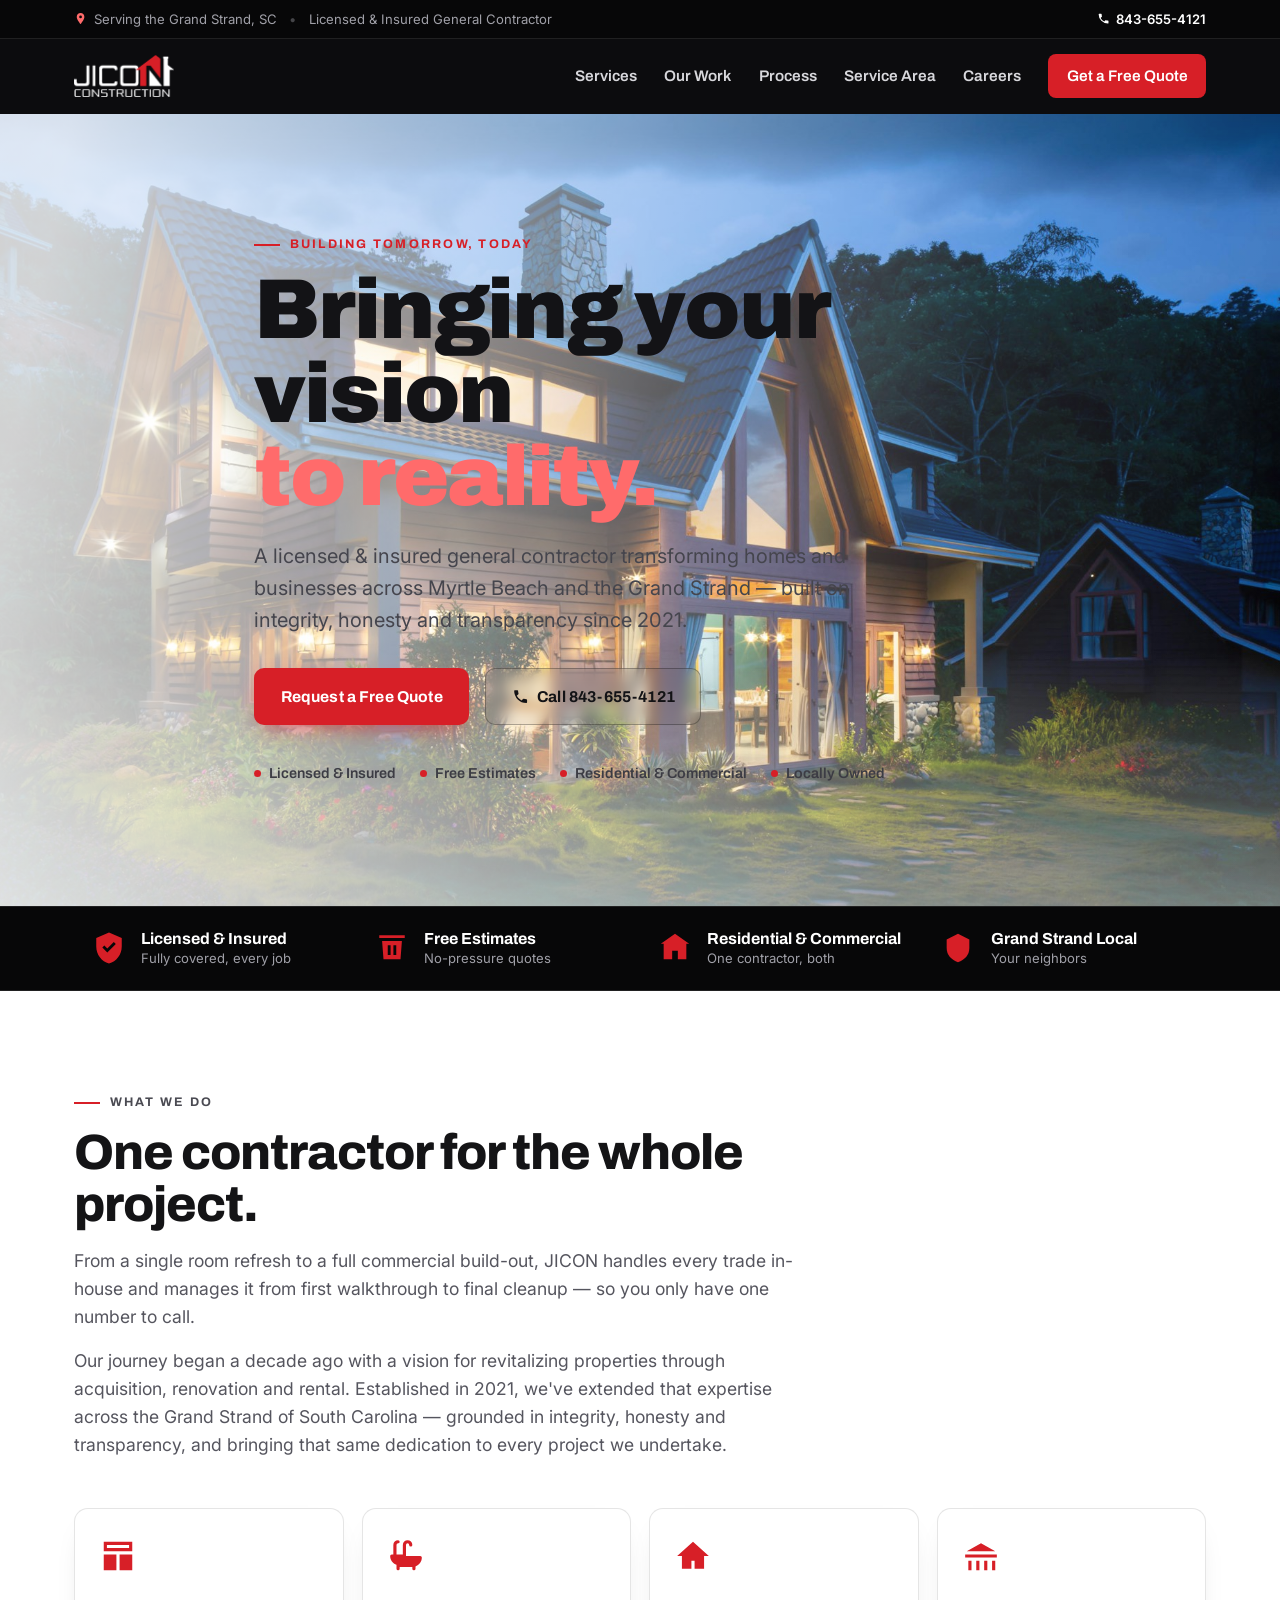
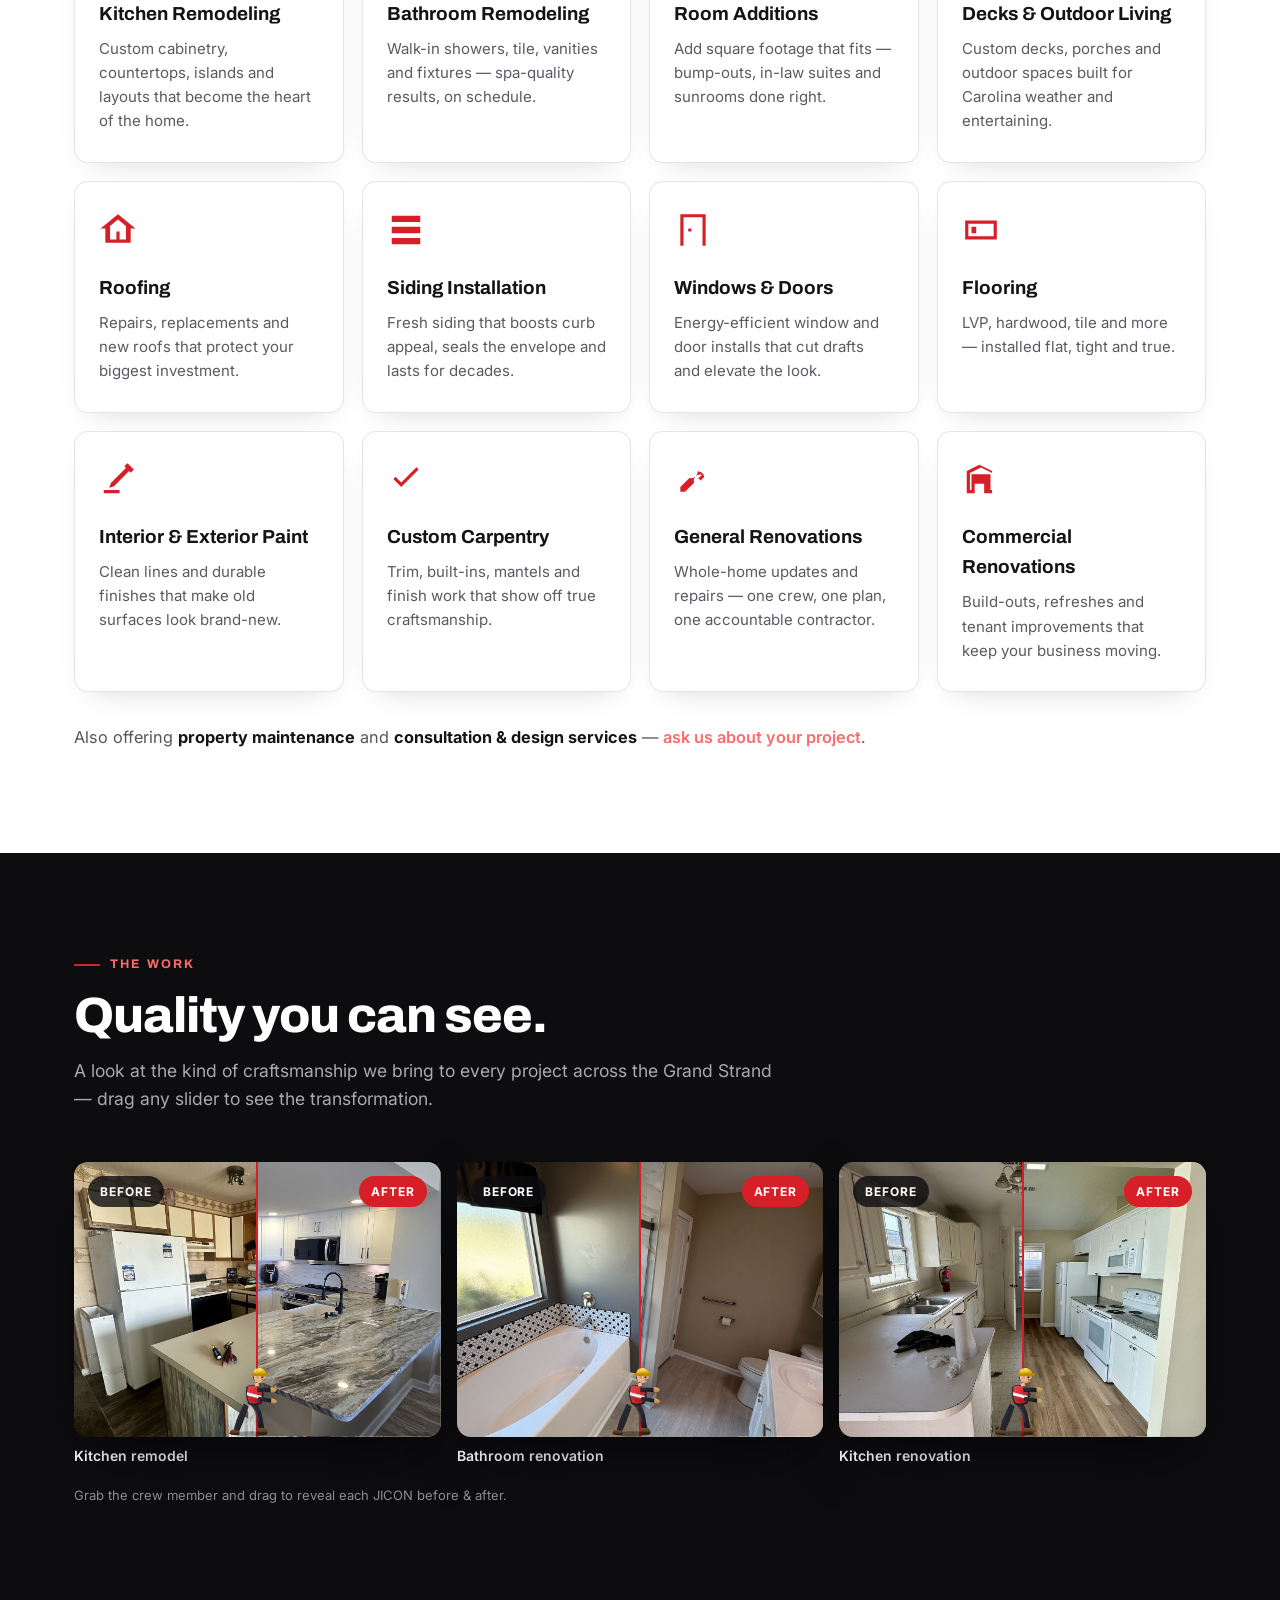
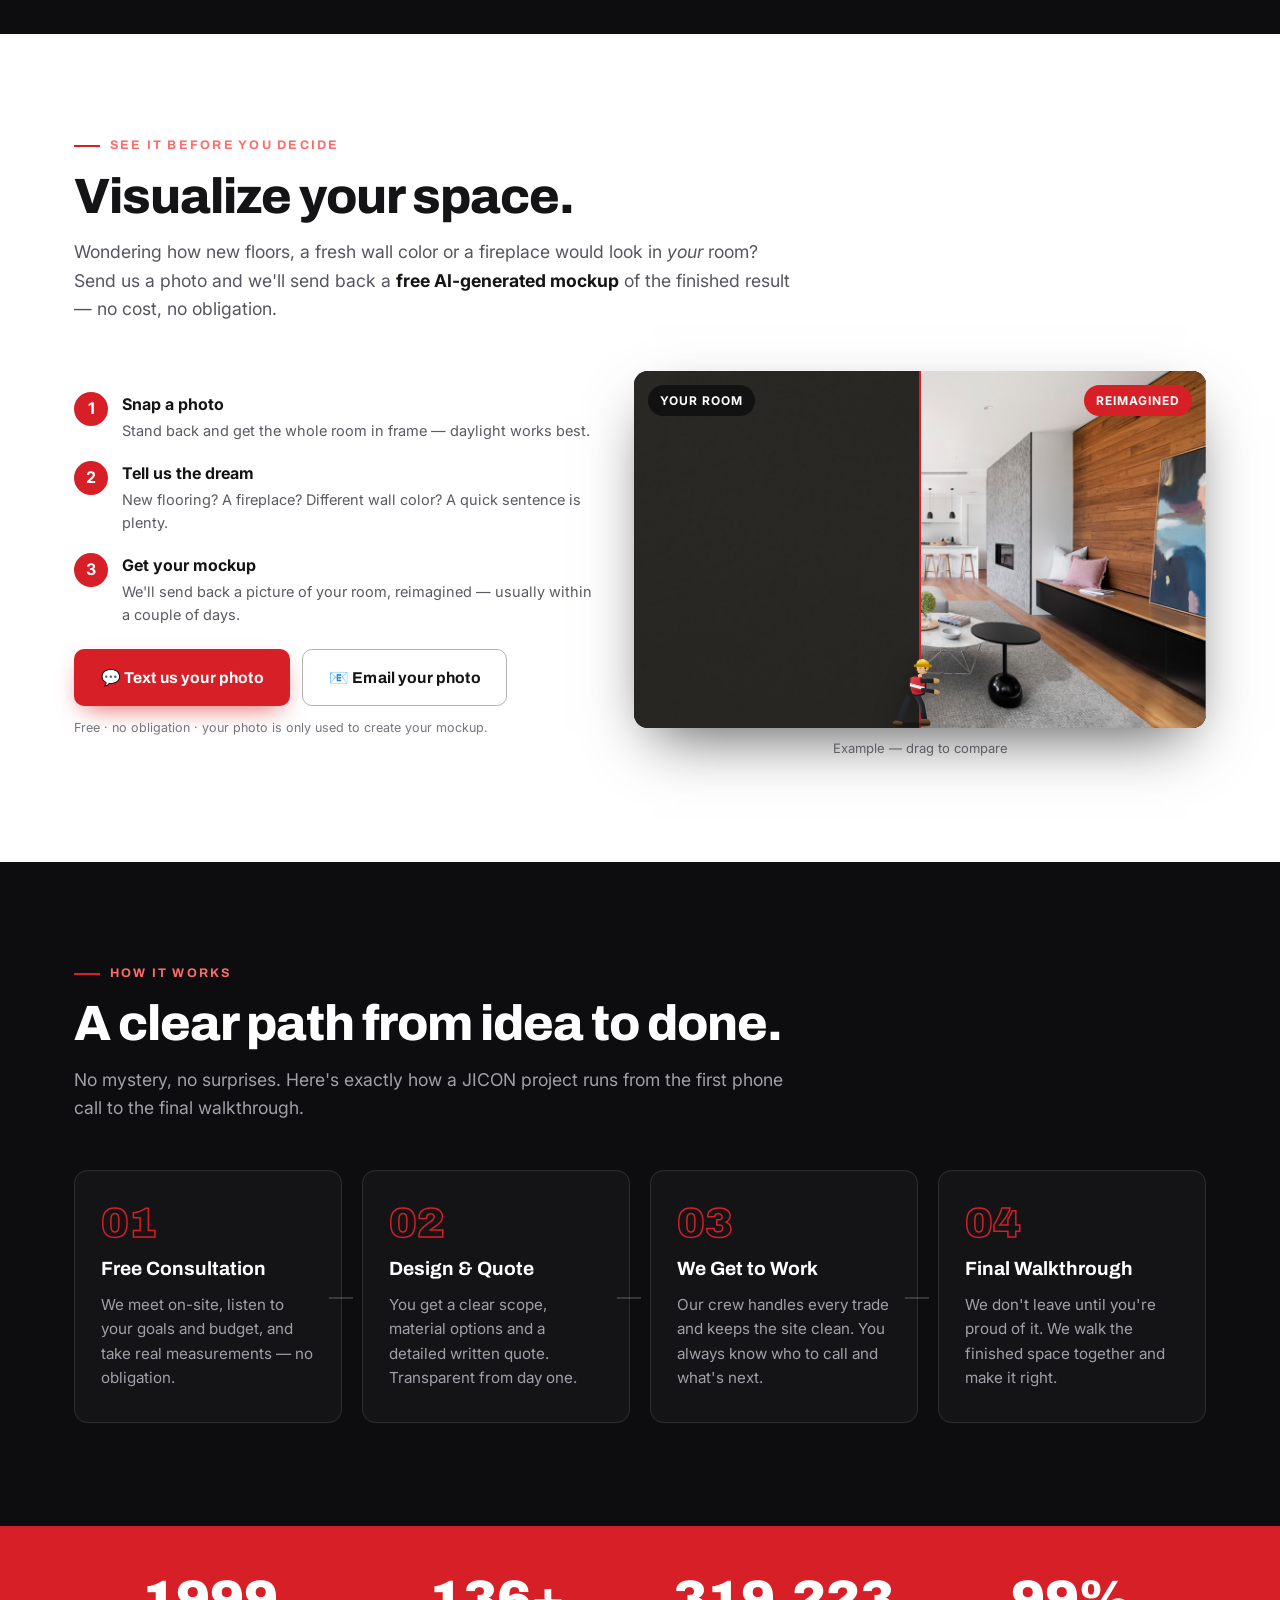
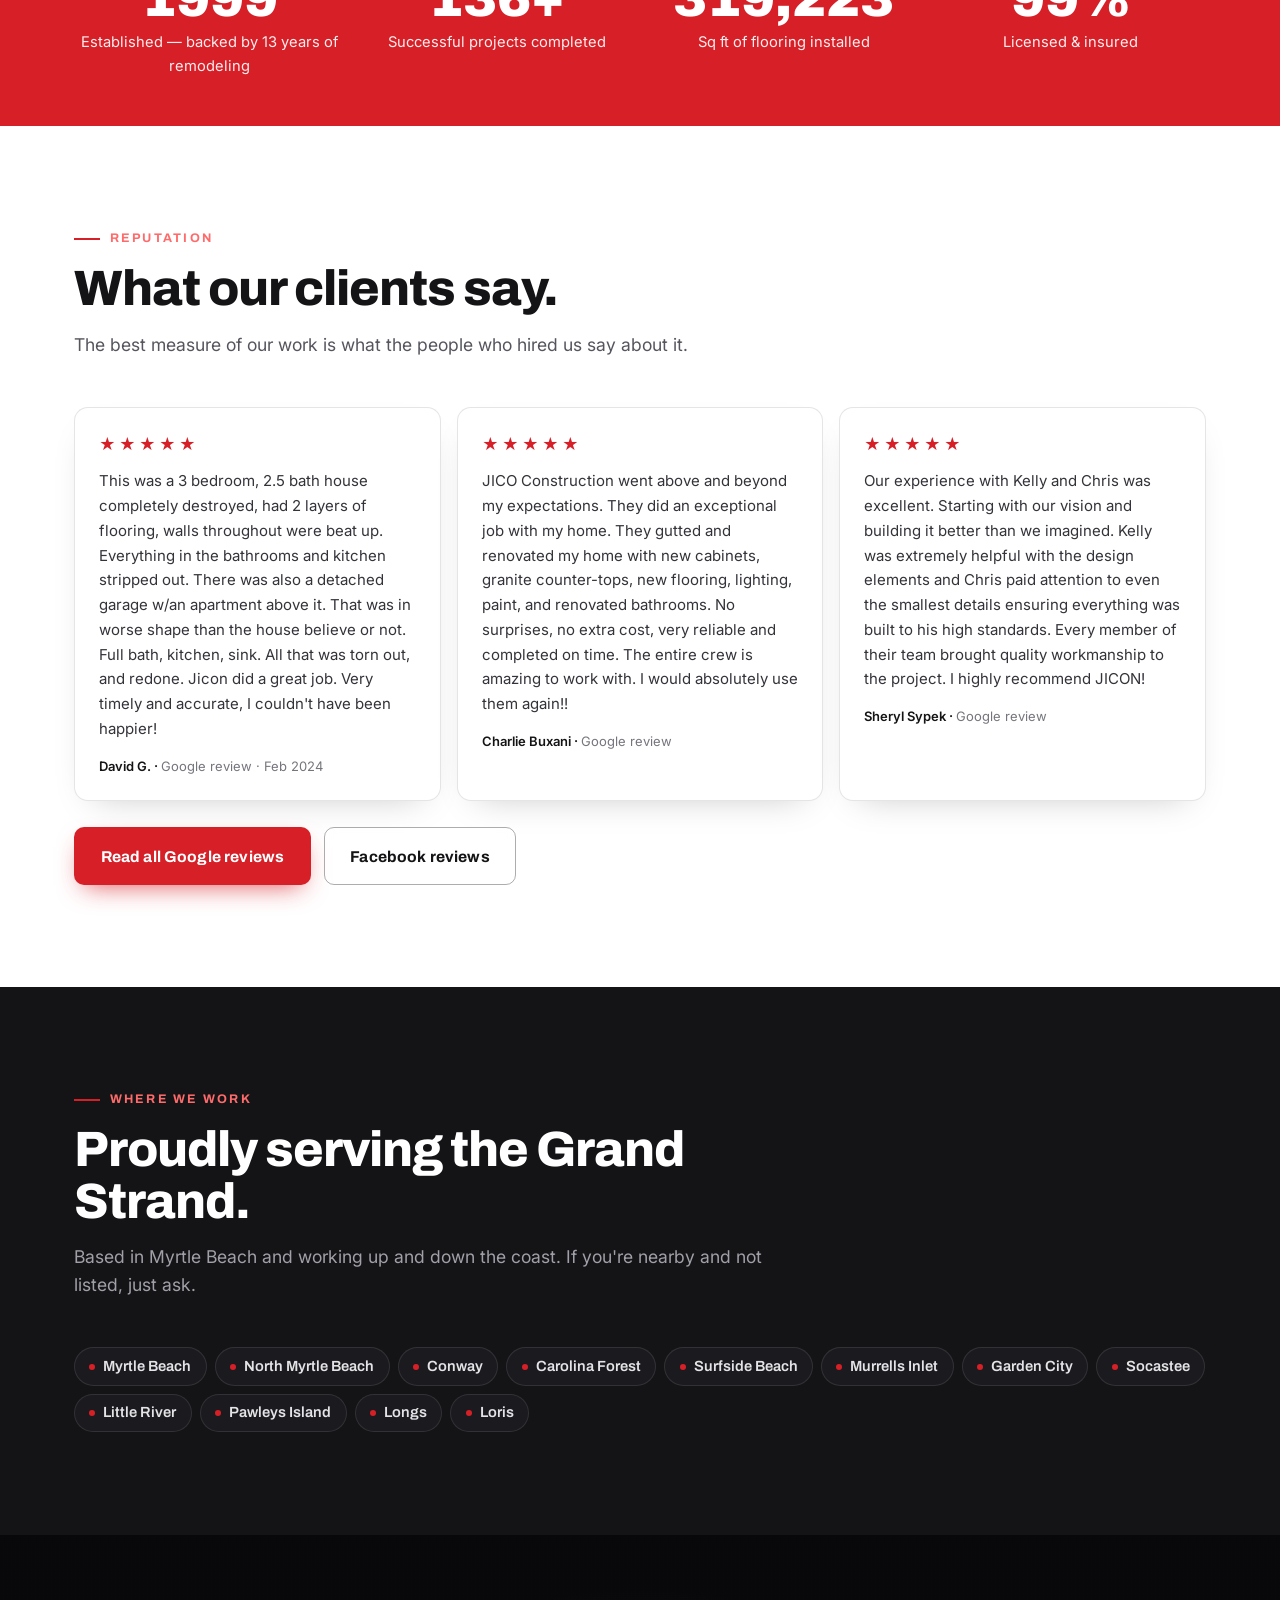
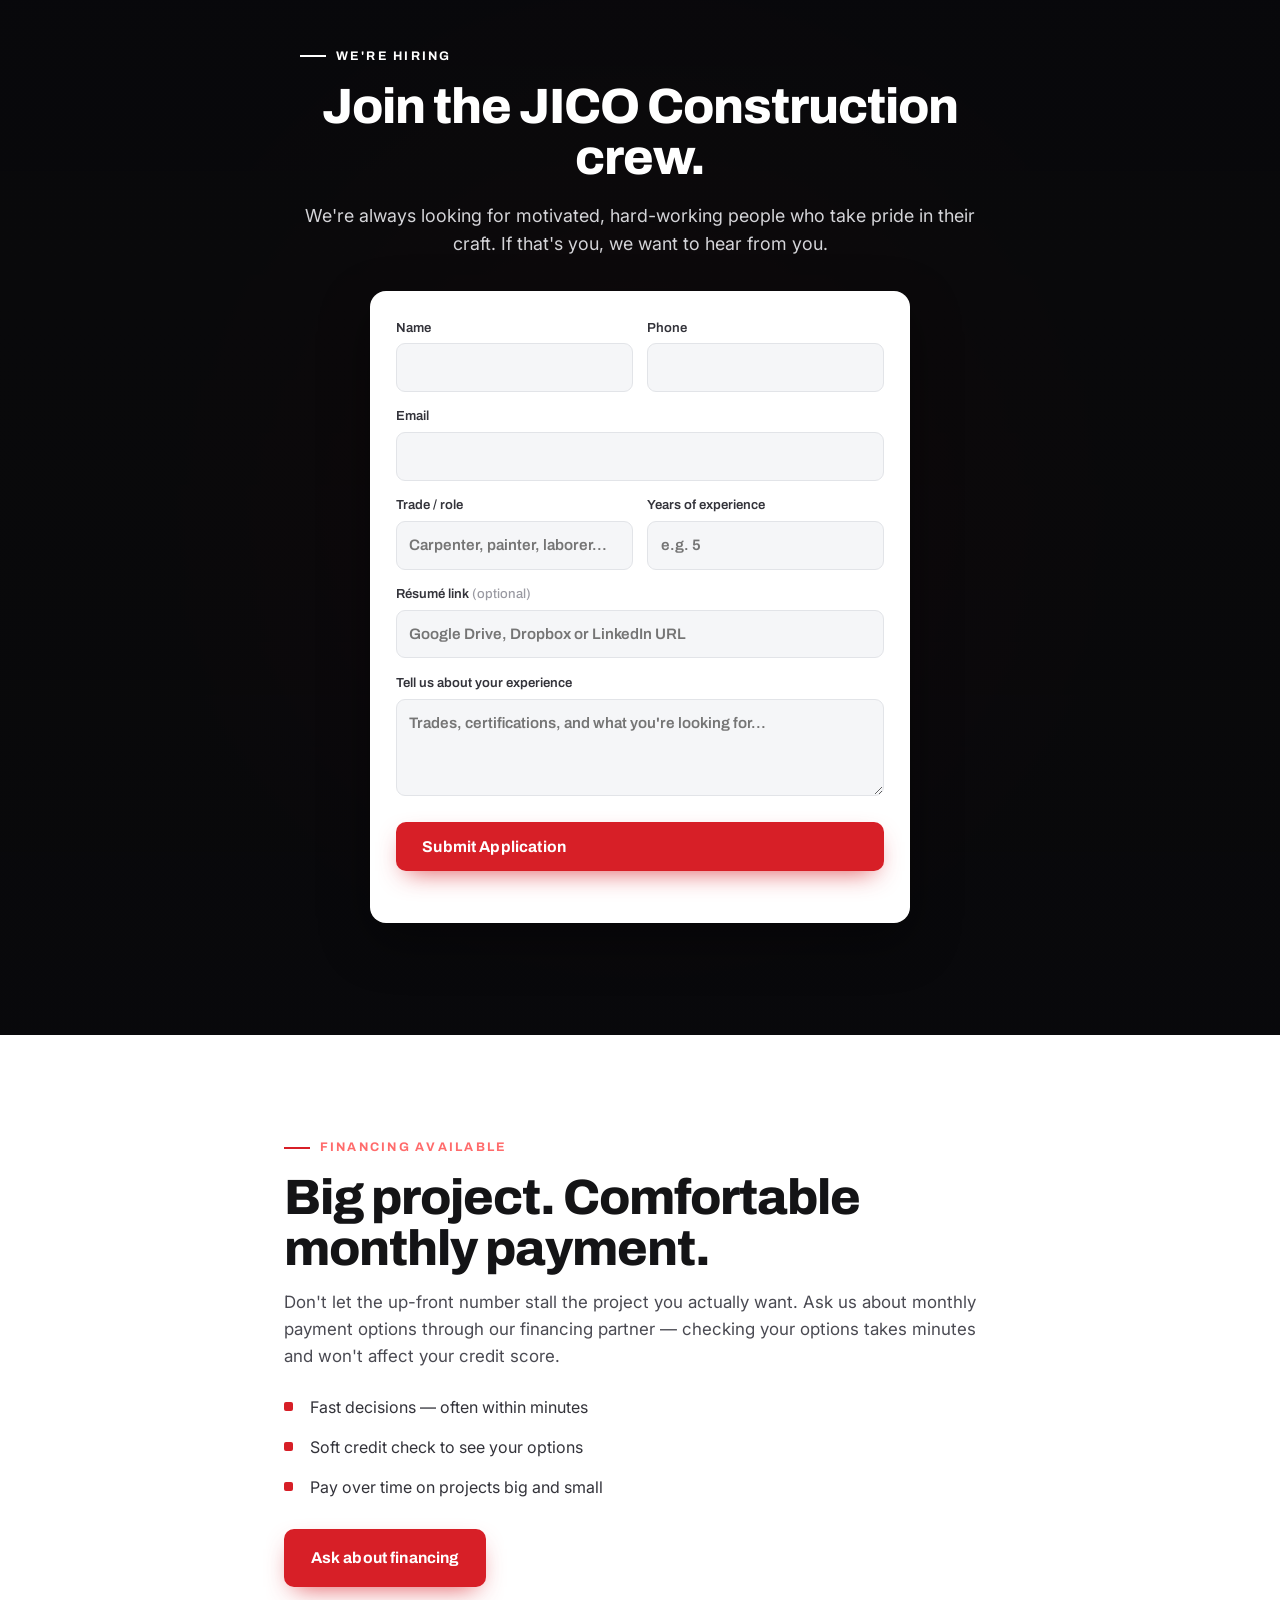
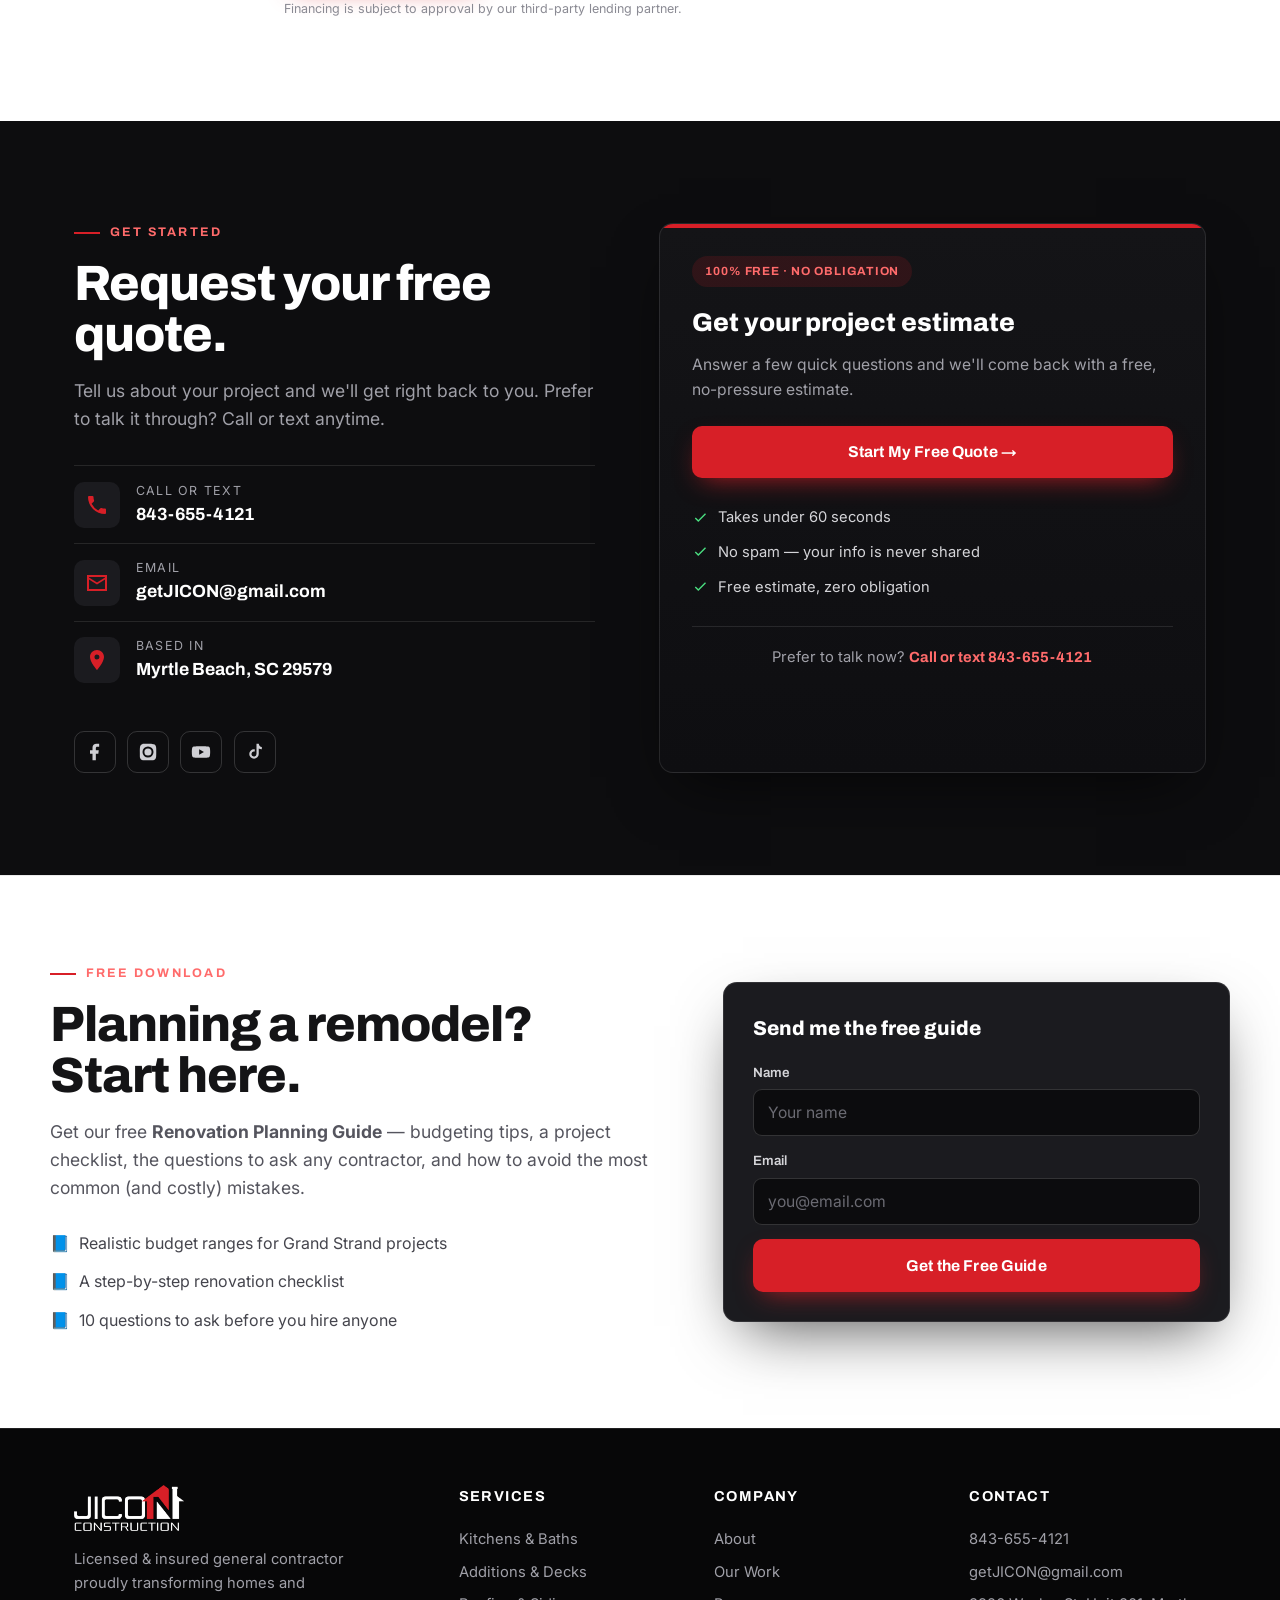
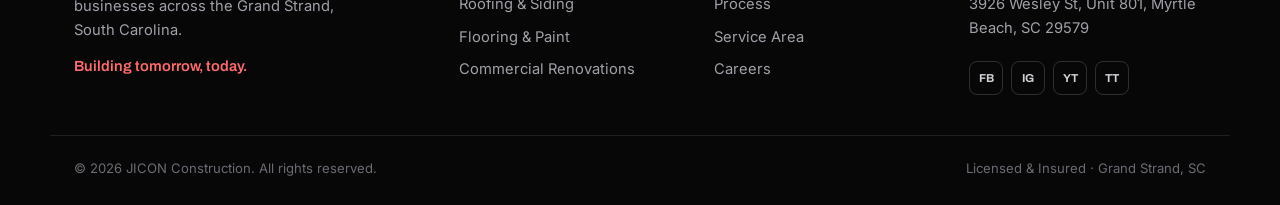
==== index.html @ 8d4c99a8 "Work: add real bathroom before/after to the middle slider Slider 2 now shows a real JICON bathroom t" ====
<!DOCTYPE html>
<html lang="en">
<head>
<meta charset="UTF-8" />
<meta name="viewport" content="width=device-width, initial-scale=1.0" />
<title>JICON Construction | Renovation & Remodeling on the Grand Strand, SC</title>
<meta name="description" content="JICON Construction is a licensed and insured general contractor serving the Grand Strand, South Carolina. Kitchen & bath remodels, additions, decks, roofing, siding, paint and full residential & commercial renovations. Free estimates — call 843-655-4121." />
<meta name="theme-color" content="#0d0d0f" />
<link rel="canonical" href="https://getjicon.com/" />

<!-- Open Graph / social -->
<meta property="og:type" content="website" />
<meta property="og:title" content="JICON Construction | Grand Strand Renovation & Remodeling" />
<meta property="og:description" content="Licensed & insured general contractor on the Grand Strand. Kitchens, baths, additions, decks, roofing and full renovations — built on integrity, honesty and transparency." />
<meta property="og:url" content="https://getjicon.com/" />
<meta property="og:image" content="https://getjicon.com/assets/img/hero-home.jpg" />
<meta name="twitter:card" content="summary_large_image" />

<link rel="icon" type="image/png" sizes="180x180" href="assets/img/favicon-180.png" />
<link rel="apple-touch-icon" href="assets/img/favicon-180.png" />

<link rel="preconnect" href="https://fonts.googleapis.com" />
<link rel="preconnect" href="https://fonts.gstatic.com" crossorigin />
<link href="https://fonts.googleapis.com/css2?family=Archivo:wght@500;600;700;800;900&family=Inter:wght@400;500;600;700&display=swap" rel="stylesheet" />
<link rel="stylesheet" href="assets/css/styles.css" />

<!-- Local business structured data -->
<script type="application/ld+json">
{
  "@context": "https://schema.org",
  "@type": "GeneralContractor",
  "name": "JICON Construction",
  "image": "https://getjicon.com/assets/img/hero-home.jpg",
  "url": "https://getjicon.com/",
  "telephone": "+1-843-655-4121",
  "email": "getJICON@gmail.com",
  "priceRange": "$$",
  "foundingDate": "2021",
  "slogan": "Building tomorrow, today.",
  "address": {
    "@type": "PostalAddress",
    "streetAddress": "3926 Wesley St, Unit 801",
    "addressLocality": "Myrtle Beach",
    "addressRegion": "SC",
    "postalCode": "29579",
    "addressCountry": "US"
  },
  "areaServed": "Grand Strand, South Carolina",
  "sameAs": [
    "https://facebook.com/getJICON",
    "https://instagram.com/getjicon",
    "https://youtube.com/@getJICON",
    "https://tiktok.com/@getjicon"
  ],
  "makesOffer": [
    "Kitchen Remodeling","Bathroom Remodeling","Room Additions","Deck Construction",
    "Roofing","Siding Installation","Window & Door Installation","Flooring",
    "Interior & Exterior Painting","Custom Carpentry","Commercial Renovations","Property Maintenance"
  ]
}
</script>
</head>
<body>

<!-- ============ TOP UTILITY BAR ============ -->
<div class="topbar">
  <div class="wrap topbar__in">
    <span class="topbar__item"><svg class="ic" viewBox="0 0 24 24"><path d="M12 2C8.1 2 5 5.1 5 9c0 5.2 7 13 7 13s7-7.8 7-13c0-3.9-3.1-7-7-7zm0 9.5A2.5 2.5 0 1 1 12 6.5a2.5 2.5 0 0 1 0 5z"/></svg> Serving the Grand Strand, SC</span>
    <span class="topbar__sep">•</span>
    <span class="topbar__item">Licensed &amp; Insured General Contractor</span>
    <a class="topbar__phone" href="tel:+18436554121"><svg class="ic" viewBox="0 0 24 24"><path d="M6.6 10.8a15.5 15.5 0 0 0 6.6 6.6l2.2-2.2a1 1 0 0 1 1-.24 11.4 11.4 0 0 0 3.6.58 1 1 0 0 1 1 1V20a1 1 0 0 1-1 1A17 17 0 0 1 3 4a1 1 0 0 1 1-1h3.5a1 1 0 0 1 1 1 11.4 11.4 0 0 0 .58 3.6 1 1 0 0 1-.25 1z"/></svg> 843-655-4121</a>
  </div>
</div>

<!-- ============ HEADER / NAV ============ -->
<header class="header" id="header">
  <div class="wrap header__in">
    <a href="#top" class="brand" aria-label="JICON Construction home">
      <img src="assets/img/logo-trans.png" alt="JICON Construction" class="brand__logo" />
    </a>
    <nav class="nav" id="nav">
      <a href="#services">Services</a>
      <a href="#work">Our Work</a>
      <a href="#process">Process</a>
      <a href="#areas">Service Area</a>
      <a href="#careers">Careers</a>
      <a href="#contact" class="nav__cta" data-quote="nav">Get a Free Quote</a>
    </nav>
    <button class="hamburger" id="hamburger" aria-label="Open menu" aria-expanded="false">
      <span></span><span></span><span></span>
    </button>
  </div>
</header>

<main id="top">

<!-- ============ HERO ============ -->
<section class="hero">
  <div class="hero__bg" style="background-image:url('assets/img/hero-home.jpg')"></div>
  <!-- VIDEO HERO — self-hosted montage of 7 muted looping clips that crossfade (see initHeroMontage()
       in assets/js/main.js for the clip list & order). The hero-home.jpg above is the fallback while
       clips load, on slow connections, and for prefers-reduced-motion. Clips live in assets/video/.
       TO SWAP/REORDER: edit the HERO_CLIPS array in main.js. To add JICON's own footage, compress it
       (~1080p, muted, no audio) into assets/video/ and add its filename to that array. -->
  <div class="hero__montage" id="heroMontage" aria-hidden="true"></div>
  <div class="hero__scrim"></div>
  <div class="wrap hero__in">
    <p class="kicker kicker--light">Building tomorrow, today</p>
    <h1 class="hero__title">Bringing your vision<br><span class="red">to reality.</span></h1>
    <p class="hero__sub">A licensed &amp; insured general contractor transforming homes and businesses across Myrtle Beach and the Grand Strand — built on integrity, honesty and transparency since 2021.</p>
    <div class="hero__cta">
      <a href="#contact" class="btn btn--red" data-quote="hero">Request a Free Quote</a>
      <a href="tel:+18436554121" class="btn btn--ghost"><svg class="ic" viewBox="0 0 24 24"><path d="M6.6 10.8a15.5 15.5 0 0 0 6.6 6.6l2.2-2.2a1 1 0 0 1 1-.24 11.4 11.4 0 0 0 3.6.58 1 1 0 0 1 1 1V20a1 1 0 0 1-1 1A17 17 0 0 1 3 4a1 1 0 0 1 1-1h3.5a1 1 0 0 1 1 1 11.4 11.4 0 0 0 .58 3.6 1 1 0 0 1-.25 1z"/></svg> Call 843-655-4121</a>
    </div>
    <ul class="hero__trust">
      <li>Licensed &amp; Insured</li>
      <li>Free Estimates</li>
      <li>Residential &amp; Commercial</li>
      <li>Locally Owned</li>
    </ul>
  </div>
</section>

<!-- ============ TRUST STRIP ============ -->
<section class="strip">
  <div class="wrap strip__in">
    <div class="strip__item"><svg class="strip__ic" viewBox="0 0 24 24"><path d="M12 1 3 5v6c0 5.6 3.8 10.7 9 12 5.2-1.3 9-6.4 9-12V5l-9-4zm-1.2 14.2-3.5-3.5 1.4-1.4 2.1 2.1 4.6-4.6 1.4 1.4-6 6z"/></svg><span><strong>Licensed &amp; Insured</strong>Fully covered, every job</span></div>
    <div class="strip__item"><svg class="strip__ic" viewBox="0 0 24 24"><path d="M3 3h18v2H3V3zm2 4h14l-1 13H6L5 7zm4 3v7h2v-7H9zm4 0v7h2v-7h-2z"/></svg><span><strong>Free Estimates</strong>No-pressure quotes</span></div>
    <div class="strip__item"><svg class="strip__ic" viewBox="0 0 24 24"><path d="M12 2 2 9h2v11h6v-6h4v6h6V9h2L12 2z"/></svg><span><strong>Residential &amp; Commercial</strong>One contractor, both</span></div>
    <div class="strip__item"><svg class="strip__ic" viewBox="0 0 24 24"><path d="M12 2 4 6v6c0 5 3.4 8.5 8 10 4.6-1.5 8-5 8-10V6l-8-4z"/></svg><span><strong>Grand Strand Local</strong>Your neighbors</span></div>
  </div>
</section>

<!-- ============ SERVICES ============ -->
<section class="section" id="services">
  <div class="wrap">
    <div class="section__head">
      <p class="kicker">What we do</p>
      <h2 class="section__title">One contractor for the whole project.</h2>
      <p class="section__lead">From a single room refresh to a full commercial build-out, JICON handles every trade in-house and manages it from first walkthrough to final cleanup — so you only have one number to call.</p>
      <p class="section__lead">Our journey began a decade ago with a vision for revitalizing properties through acquisition, renovation and rental. Established in 2021, we've extended that expertise across the Grand Strand of South Carolina — grounded in integrity, honesty and transparency, and bringing that same dedication to every project we undertake.</p>
    </div>

    <div class="svc-grid">
      <article class="svc">
        <svg class="svc__ic" viewBox="0 0 24 24"><path d="M3 3h18v6H3V3zm0 8h8v10H3V11zm10 0h8v10h-8V11zM5 5v2h14V5H5z"/></svg>
        <h3>Kitchen Remodeling</h3>
        <p>Custom cabinetry, countertops, islands and layouts that become the heart of the home.</p>
      </article>
      <article class="svc">
        <svg class="svc__ic" viewBox="0 0 24 24"><path d="M7 2a3 3 0 0 0-3 3v6H3a1 1 0 0 0-1 1c0 2.6 1.7 4.8 4 5.6V20a1 1 0 0 0 2 0v-1h8v1a1 1 0 0 0 2 0v-1.4c2.3-.8 4-3 4-5.6a1 1 0 0 0-1-1h-9V5a1 1 0 1 1 2 0 1 1 0 0 0 2 0 3 3 0 0 0-6 0v6H6V5a1 1 0 0 1 1-1 1 1 0 0 0 0-2z"/></svg>
        <h3>Bathroom Remodeling</h3>
        <p>Walk-in showers, tile, vanities and fixtures — spa-quality results, on schedule.</p>
      </article>
      <article class="svc">
        <svg class="svc__ic" viewBox="0 0 24 24"><path d="M12 3 2 12h3v8h6v-5h2v5h6v-8h3L12 3z"/></svg>
        <h3>Room Additions</h3>
        <p>Add square footage that fits — bump-outs, in-law suites and sunrooms done right.</p>
      </article>
      <article class="svc">
        <svg class="svc__ic" viewBox="0 0 24 24"><path d="M2 11h20v2H2v-2zm2 4h2v6H4v-6zm5 0h2v6H9v-6zm5 0h2v6h-2v-6zm5 0h2v6h-2v-6zM3 9l9-5 9 5H3z"/></svg>
        <h3>Decks &amp; Outdoor Living</h3>
        <p>Custom decks, porches and outdoor spaces built for Carolina weather and entertaining.</p>
      </article>
      <article class="svc">
        <svg class="svc__ic" viewBox="0 0 24 24"><path d="M12 2 1 11h3v9h16v-9h3L12 2zm0 3.3 5 4.1V18h-4v-5H11v5H7V9.4l5-4.1z"/></svg>
        <h3>Roofing</h3>
        <p>Repairs, replacements and new roofs that protect your biggest investment.</p>
      </article>
      <article class="svc">
        <svg class="svc__ic" viewBox="0 0 24 24"><path d="M3 3h18v4H3V3zm0 7h18v4H3v-4zm0 7h18v4H3v-4z"/></svg>
        <h3>Siding Installation</h3>
        <p>Fresh siding that boosts curb appeal, seals the envelope and lasts for decades.</p>
      </article>
      <article class="svc">
        <svg class="svc__ic" viewBox="0 0 24 24"><path d="M4 2h16v20h-2V4H6v18H4V2zm5 9h2v2H9v-2z"/></svg>
        <h3>Windows &amp; Doors</h3>
        <p>Energy-efficient window and door installs that cut drafts and elevate the look.</p>
      </article>
      <article class="svc">
        <svg class="svc__ic" viewBox="0 0 24 24"><path d="M2 6h20v12H2V6zm2 2v8h16V8H4zm2 2h3v4H6v-4z"/></svg>
        <h3>Flooring</h3>
        <p>LVP, hardwood, tile and more — installed flat, tight and true.</p>
      </article>
      <article class="svc">
        <svg class="svc__ic" viewBox="0 0 24 24"><path d="M18 2l4 4-2 2-1-1-9.5 9.5-3 1 1-3L17 5l-1-1 2-2zM3 19h10v2H3v-2z"/></svg>
        <h3>Interior &amp; Exterior Paint</h3>
        <p>Clean lines and durable finishes that make old surfaces look brand-new.</p>
      </article>
      <article class="svc">
        <svg class="svc__ic" viewBox="0 0 24 24"><path d="M20 6 9 17l-5-5 1.4-1.4L9 14.2 18.6 4.6 20 6z"/></svg>
        <h3>Custom Carpentry</h3>
        <p>Trim, built-ins, mantels and finish work that show off true craftsmanship.</p>
      </article>
      <article class="svc">
        <svg class="svc__ic" viewBox="0 0 24 24"><path d="M14.7 6.3a4 4 0 0 1-5 5L4 17v3h3l5.7-5.7a4 4 0 0 1 5-5l-2.3 2.3 1.4 1.4 2.3-2.3a4 4 0 0 0-4.4-3.4z"/></svg>
        <h3>General Renovations</h3>
        <p>Whole-home updates and repairs — one crew, one plan, one accountable contractor.</p>
      </article>
      <article class="svc">
        <svg class="svc__ic" viewBox="0 0 24 24"><path d="M3 21V7l8-4 8 4v14h-5v-6H8v6H3zm2-2h1V9h12v10h1V8.2l-7-3.5-7 3.5V19z"/></svg>
        <h3>Commercial Renovations</h3>
        <p>Build-outs, refreshes and tenant improvements that keep your business moving.</p>
      </article>
    </div>

    <p class="svc-also">Also offering <strong>property maintenance</strong> and <strong>consultation &amp; design services</strong> — <a href="#contact">ask us about your project</a>.</p>
  </div>
</section>

<!-- ============ FEATURED WORK ============ -->
<section class="section section--alt" id="work">
  <div class="wrap">
    <div class="section__head">
      <p class="kicker">The work</p>
      <h2 class="section__title">Quality you can see.</h2>
      <p class="section__lead">A look at the kind of craftsmanship we bring to every project across the Grand Strand — drag any slider to see the transformation.</p>
    </div>

    <!-- BEFORE / AFTER — drag the red handles. PLACEHOLDER PAIRS: these images are
         stand-ins until real before+after photos of the same JICON projects are available.
         To swap: replace the src values (before image first in each pair). -->
    <div class="ba-grid">
      <div>
        <div class="ba" tabindex="0" role="slider" aria-label="Kitchen before and after — drag or use arrow keys" aria-valuemin="0" aria-valuemax="100" aria-valuenow="50">
          <img class="ba__img ba__img--before" src="assets/img/kitchen1-before.jpg" alt="Kitchen before JICON remodel — dated cabinets, blue bar and worn finishes">
          <img class="ba__img ba__img--after" src="assets/img/kitchen1-after.jpg" alt="Kitchen after JICON remodel — white shaker cabinets, granite waterfall peninsula and new flooring">
          <span class="ba__tag ba__tag--before">Before</span>
          <span class="ba__tag ba__tag--after">After</span>
          <div class="ba__handle"><span class="ba__worker" aria-hidden="true"><svg viewBox="0 0 76 100" xmlns="http://www.w3.org/2000/svg">
<defs>
 <linearGradient id="hatG0" x1="0" y1="0" x2="0.2" y2="1"><stop offset="0" stop-color="#FFE486"/><stop offset=".55" stop-color="#F4C21B"/><stop offset="1" stop-color="#D19E00"/></linearGradient>
 <linearGradient id="vestG0" x1="0" y1="0" x2="1" y2="1"><stop offset="0" stop-color="#F5424A"/><stop offset="1" stop-color="#AE131A"/></linearGradient>
 <linearGradient id="bodyG0" x1="0" y1="0" x2="1" y2="1"><stop offset="0" stop-color="#30313c"/><stop offset="1" stop-color="#121218"/></linearGradient>
 <linearGradient id="legG0" x1="0" y1="0" x2="1" y2="1"><stop offset="0" stop-color="#33343f"/><stop offset="1" stop-color="#17181e"/></linearGradient>
 <radialGradient id="skinG0" cx=".42" cy=".34" r=".85"><stop offset="0" stop-color="#f4cda6"/><stop offset="1" stop-color="#d89b70"/></radialGradient>
 <linearGradient id="gloveG0" x1="0" y1="0" x2="0" y2="1"><stop offset="0" stop-color="#dcb277"/><stop offset="1" stop-color="#b5823f"/></linearGradient>
 <linearGradient id="bootG0" x1="0" y1="0" x2="0" y2="1"><stop offset="0" stop-color="#7a5433"/><stop offset="1" stop-color="#3d2817"/></linearGradient>
</defs>
<ellipse cx="34" cy="96" rx="22" ry="3.5" fill="rgba(0,0,0,.32)"/>
<g>
 <path d="M27 56 Q22 66 17 78 L13 92 L20 94 L26 80 Q30 70 33 60 Z" fill="url(#legG0)"/>
 <path d="M12 90 L21 92 L21 96 Q12 97 8 95 Q8 91 12 90 Z" fill="url(#bootG0)"/>
 <path d="M8 94.5 Q13 96.5 21 95.5 L21 97 Q12 98 8 96 Z" fill="#2b1c10"/>
 <path d="M33 55 Q40 62 44 70 L46 90 L54 90 L50 68 Q46 58 41 52 Z" fill="url(#legG0)"/>
 <path d="M40 60 Q44 66 46 72 L47 80 L44 80 L42 70 Q40 64 38 60 Z" fill="#454654" opacity=".55"/>
 <path d="M45 88 L55 88 L58 92 Q58 96 54 96 L45 96 Z" fill="url(#bootG0)"/>
 <path d="M45 94 L58 94 Q58 97 54 97 L45 97 Z" fill="#2b1c10"/>
 <path d="M30 34 Q36 30 42 32 L52 38 Q54 46 50 56 Q42 60 33 57 Q28 46 30 34 Z" fill="url(#bodyG0)"/>
 <path d="M32 34 Q37 31 42 33 L50 38 Q52 45 49 54 Q41 58 34 55 Q30 45 32 34 Z" fill="url(#vestG0)"/>
 <path d="M33 47 Q41 50 49 52 L48.6 55 Q41 54 34 51 Z" fill="#000" opacity=".14"/>
 <path d="M31 41 L50 46 L49.4 50 L30.8 45 Z" fill="#f2f5f8"/>
 <path d="M31 41 L50 46 L49.8 47.2 L30.9 42.4 Z" fill="#c7ccd2"/>
 <path d="M44 36 Q54 34 63 36 L63 41 Q53 40 45 41 Z" fill="url(#bodyG0)"/>
 <path d="M46 47 Q56 48 64 50 L63.5 55 Q54 53 45 52 Z" fill="url(#bodyG0)"/>
 <path d="M62 34.5 Q68 34 70 37 Q70 41 66 41.5 L62 41 Z" fill="url(#gloveG0)"/>
 <path d="M63 49 Q69 50 70.5 53 Q70 56.5 66 56 L62.5 55 Z" fill="url(#gloveG0)"/>
 <path d="M41 30 L46 28 L47 33 L42 34 Z" fill="url(#skinG0)"/>
 <circle cx="47" cy="21" r="8.2" fill="url(#skinG0)"/>
 <path d="M53.6 18.5 Q56 22 54.8 25 Q53.8 22 52.6 20 Z" fill="#000" opacity=".08"/>
 <path d="M54.5 20 Q56.5 21.5 55 23.5 L53 23 Z" fill="#e0a67c"/>
 <path d="M50 27 Q52.5 26.5 54 24.5 Q53.5 28 50.5 28.8 Z" fill="#cf9367"/>
 <circle cx="45" cy="21.5" r="1.8" fill="#d29569"/>
 <ellipse cx="51.2" cy="21.2" rx="1.25" ry="1.65" fill="#241d15"/>
 <circle cx="51.65" cy="20.55" r="0.5" fill="#fff"/>
 <path d="M50.8 24.6 Q52.6 26.2 54.6 24.6" fill="none" stroke="#6b4028" stroke-width="1.1" stroke-linecap="round"/>
 <circle cx="49.5" cy="23.4" r="1.5" fill="#e07a5f" opacity=".26"/>
 <path d="M40 19 Q39.5 24 41.5 26.5 Q39 25 38.8 21.5 Z" fill="#33261d"/>
 <path d="M38.5 17 A9.4 9.4 0 0 1 55.5 14.2 L56.5 17.5 Z" fill="url(#hatG0)"/>
 <path d="M45 9.5 Q47.5 8.6 50 9.5 L50.5 13 Q47.6 12.2 44.6 13 Z" fill="#FFDE64"/>
 <path d="M36.5 16.5 L58.5 16.5 Q60 17 59.8 18.6 Q59.6 20 58 20 L37.5 19.6 Q36 19.4 36 18 Q36 16.8 36.5 16.5 Z" fill="#B98A08"/>
 <path d="M39.5 12.5 Q42 9.4 46 8.9 Q42.8 11.8 41.6 15.2 Z" fill="#ffffff" opacity=".35"/>
 <path d="M52 11.2 Q54.6 12.6 55.4 15 Q53.4 13.6 51.4 13 Z" fill="#000" opacity=".08"/>
</g></svg></span></div>
        </div>
        <p class="ba__lbl">Kitchen remodel</p>
      </div>
      <div>
        <div class="ba" tabindex="0" role="slider" aria-label="Bathroom before and after — drag or use arrow keys" aria-valuemin="0" aria-valuemax="100" aria-valuenow="50">
          <img class="ba__img ba__img--before" src="assets/img/bath-before.jpg" alt="Bathroom before JICON remodel — dated tub and fiberglass shower">
          <img class="ba__img ba__img--after" src="assets/img/bath-after.jpg" alt="Bathroom after JICON remodel — walk-in glass shower with marble tile">
          <span class="ba__tag ba__tag--before">Before</span>
          <span class="ba__tag ba__tag--after">After</span>
          <div class="ba__handle"><span class="ba__worker" aria-hidden="true"><svg viewBox="0 0 76 100" xmlns="http://www.w3.org/2000/svg">
<defs>
 <linearGradient id="hatG1" x1="0" y1="0" x2="0.2" y2="1"><stop offset="0" stop-color="#FFE486"/><stop offset=".55" stop-color="#F4C21B"/><stop offset="1" stop-color="#D19E00"/></linearGradient>
 <linearGradient id="vestG1" x1="0" y1="0" x2="1" y2="1"><stop offset="0" stop-color="#F5424A"/><stop offset="1" stop-color="#AE131A"/></linearGradient>
 <linearGradient id="bodyG1" x1="0" y1="0" x2="1" y2="1"><stop offset="0" stop-color="#30313c"/><stop offset="1" stop-color="#121218"/></linearGradient>
 <linearGradient id="legG1" x1="0" y1="0" x2="1" y2="1"><stop offset="0" stop-color="#33343f"/><stop offset="1" stop-color="#17181e"/></linearGradient>
 <radialGradient id="skinG1" cx=".42" cy=".34" r=".85"><stop offset="0" stop-color="#f4cda6"/><stop offset="1" stop-color="#d89b70"/></radialGradient>
 <linearGradient id="gloveG1" x1="0" y1="0" x2="0" y2="1"><stop offset="0" stop-color="#dcb277"/><stop offset="1" stop-color="#b5823f"/></linearGradient>
 <linearGradient id="bootG1" x1="0" y1="0" x2="0" y2="1"><stop offset="0" stop-color="#7a5433"/><stop offset="1" stop-color="#3d2817"/></linearGradient>
</defs>
<ellipse cx="34" cy="96" rx="22" ry="3.5" fill="rgba(0,0,0,.32)"/>
<g>
 <path d="M27 56 Q22 66 17 78 L13 92 L20 94 L26 80 Q30 70 33 60 Z" fill="url(#legG1)"/>
 <path d="M12 90 L21 92 L21 96 Q12 97 8 95 Q8 91 12 90 Z" fill="url(#bootG1)"/>
 <path d="M8 94.5 Q13 96.5 21 95.5 L21 97 Q12 98 8 96 Z" fill="#2b1c10"/>
 <path d="M33 55 Q40 62 44 70 L46 90 L54 90 L50 68 Q46 58 41 52 Z" fill="url(#legG1)"/>
 <path d="M40 60 Q44 66 46 72 L47 80 L44 80 L42 70 Q40 64 38 60 Z" fill="#454654" opacity=".55"/>
 <path d="M45 88 L55 88 L58 92 Q58 96 54 96 L45 96 Z" fill="url(#bootG1)"/>
 <path d="M45 94 L58 94 Q58 97 54 97 L45 97 Z" fill="#2b1c10"/>
 <path d="M30 34 Q36 30 42 32 L52 38 Q54 46 50 56 Q42 60 33 57 Q28 46 30 34 Z" fill="url(#bodyG1)"/>
 <path d="M32 34 Q37 31 42 33 L50 38 Q52 45 49 54 Q41 58 34 55 Q30 45 32 34 Z" fill="url(#vestG1)"/>
 <path d="M33 47 Q41 50 49 52 L48.6 55 Q41 54 34 51 Z" fill="#000" opacity=".14"/>
 <path d="M31 41 L50 46 L49.4 50 L30.8 45 Z" fill="#f2f5f8"/>
 <path d="M31 41 L50 46 L49.8 47.2 L30.9 42.4 Z" fill="#c7ccd2"/>
 <path d="M44 36 Q54 34 63 36 L63 41 Q53 40 45 41 Z" fill="url(#bodyG1)"/>
 <path d="M46 47 Q56 48 64 50 L63.5 55 Q54 53 45 52 Z" fill="url(#bodyG1)"/>
 <path d="M62 34.5 Q68 34 70 37 Q70 41 66 41.5 L62 41 Z" fill="url(#gloveG1)"/>
 <path d="M63 49 Q69 50 70.5 53 Q70 56.5 66 56 L62.5 55 Z" fill="url(#gloveG1)"/>
 <path d="M41 30 L46 28 L47 33 L42 34 Z" fill="url(#skinG1)"/>
 <circle cx="47" cy="21" r="8.2" fill="url(#skinG1)"/>
 <path d="M53.6 18.5 Q56 22 54.8 25 Q53.8 22 52.6 20 Z" fill="#000" opacity=".08"/>
 <path d="M54.5 20 Q56.5 21.5 55 23.5 L53 23 Z" fill="#e0a67c"/>
 <path d="M50 27 Q52.5 26.5 54 24.5 Q53.5 28 50.5 28.8 Z" fill="#cf9367"/>
 <circle cx="45" cy="21.5" r="1.8" fill="#d29569"/>
 <ellipse cx="51.2" cy="21.2" rx="1.25" ry="1.65" fill="#241d15"/>
 <circle cx="51.65" cy="20.55" r="0.5" fill="#fff"/>
 <path d="M50.8 24.6 Q52.6 26.2 54.6 24.6" fill="none" stroke="#6b4028" stroke-width="1.1" stroke-linecap="round"/>
 <circle cx="49.5" cy="23.4" r="1.5" fill="#e07a5f" opacity=".26"/>
 <path d="M40 19 Q39.5 24 41.5 26.5 Q39 25 38.8 21.5 Z" fill="#33261d"/>
 <path d="M38.5 17 A9.4 9.4 0 0 1 55.5 14.2 L56.5 17.5 Z" fill="url(#hatG1)"/>
 <path d="M45 9.5 Q47.5 8.6 50 9.5 L50.5 13 Q47.6 12.2 44.6 13 Z" fill="#FFDE64"/>
 <path d="M36.5 16.5 L58.5 16.5 Q60 17 59.8 18.6 Q59.6 20 58 20 L37.5 19.6 Q36 19.4 36 18 Q36 16.8 36.5 16.5 Z" fill="#B98A08"/>
 <path d="M39.5 12.5 Q42 9.4 46 8.9 Q42.8 11.8 41.6 15.2 Z" fill="#ffffff" opacity=".35"/>
 <path d="M52 11.2 Q54.6 12.6 55.4 15 Q53.4 13.6 51.4 13 Z" fill="#000" opacity=".08"/>
</g></svg></span></div>
        </div>
        <p class="ba__lbl">Bathroom renovation</p>
      </div>
      <div>
        <div class="ba" tabindex="0" role="slider" aria-label="Kitchen before and after — drag or use arrow keys" aria-valuemin="0" aria-valuemax="100" aria-valuenow="50">
          <img class="ba__img ba__img--before" src="assets/img/kitchen-before.jpg" alt="Kitchen before JICON remodel — dated cabinets and worn floor">
          <img class="ba__img ba__img--after" src="assets/img/kitchen-after.jpg" alt="Kitchen after JICON remodel — white shaker cabinets, granite counters and new flooring">
          <span class="ba__tag ba__tag--before">Before</span>
          <span class="ba__tag ba__tag--after">After</span>
          <div class="ba__handle"><span class="ba__worker" aria-hidden="true"><svg viewBox="0 0 76 100" xmlns="http://www.w3.org/2000/svg">
<defs>
 <linearGradient id="hatG2" x1="0" y1="0" x2="0.2" y2="1"><stop offset="0" stop-color="#FFE486"/><stop offset=".55" stop-color="#F4C21B"/><stop offset="1" stop-color="#D19E00"/></linearGradient>
 <linearGradient id="vestG2" x1="0" y1="0" x2="1" y2="1"><stop offset="0" stop-color="#F5424A"/><stop offset="1" stop-color="#AE131A"/></linearGradient>
 <linearGradient id="bodyG2" x1="0" y1="0" x2="1" y2="1"><stop offset="0" stop-color="#30313c"/><stop offset="1" stop-color="#121218"/></linearGradient>
 <linearGradient id="legG2" x1="0" y1="0" x2="1" y2="1"><stop offset="0" stop-color="#33343f"/><stop offset="1" stop-color="#17181e"/></linearGradient>
 <radialGradient id="skinG2" cx=".42" cy=".34" r=".85"><stop offset="0" stop-color="#f4cda6"/><stop offset="1" stop-color="#d89b70"/></radialGradient>
 <linearGradient id="gloveG2" x1="0" y1="0" x2="0" y2="1"><stop offset="0" stop-color="#dcb277"/><stop offset="1" stop-color="#b5823f"/></linearGradient>
 <linearGradient id="bootG2" x1="0" y1="0" x2="0" y2="1"><stop offset="0" stop-color="#7a5433"/><stop offset="1" stop-color="#3d2817"/></linearGradient>
</defs>
<ellipse cx="34" cy="96" rx="22" ry="3.5" fill="rgba(0,0,0,.32)"/>
<g>
 <path d="M27 56 Q22 66 17 78 L13 92 L20 94 L26 80 Q30 70 33 60 Z" fill="url(#legG2)"/>
 <path d="M12 90 L21 92 L21 96 Q12 97 8 95 Q8 91 12 90 Z" fill="url(#bootG2)"/>
 <path d="M8 94.5 Q13 96.5 21 95.5 L21 97 Q12 98 8 96 Z" fill="#2b1c10"/>
 <path d="M33 55 Q40 62 44 70 L46 90 L54 90 L50 68 Q46 58 41 52 Z" fill="url(#legG2)"/>
 <path d="M40 60 Q44 66 46 72 L47 80 L44 80 L42 70 Q40 64 38 60 Z" fill="#454654" opacity=".55"/>
 <path d="M45 88 L55 88 L58 92 Q58 96 54 96 L45 96 Z" fill="url(#bootG2)"/>
 <path d="M45 94 L58 94 Q58 97 54 97 L45 97 Z" fill="#2b1c10"/>
 <path d="M30 34 Q36 30 42 32 L52 38 Q54 46 50 56 Q42 60 33 57 Q28 46 30 34 Z" fill="url(#bodyG2)"/>
 <path d="M32 34 Q37 31 42 33 L50 38 Q52 45 49 54 Q41 58 34 55 Q30 45 32 34 Z" fill="url(#vestG2)"/>
 <path d="M33 47 Q41 50 49 52 L48.6 55 Q41 54 34 51 Z" fill="#000" opacity=".14"/>
 <path d="M31 41 L50 46 L49.4 50 L30.8 45 Z" fill="#f2f5f8"/>
 <path d="M31 41 L50 46 L49.8 47.2 L30.9 42.4 Z" fill="#c7ccd2"/>
 <path d="M44 36 Q54 34 63 36 L63 41 Q53 40 45 41 Z" fill="url(#bodyG2)"/>
 <path d="M46 47 Q56 48 64 50 L63.5 55 Q54 53 45 52 Z" fill="url(#bodyG2)"/>
 <path d="M62 34.5 Q68 34 70 37 Q70 41 66 41.5 L62 41 Z" fill="url(#gloveG2)"/>
 <path d="M63 49 Q69 50 70.5 53 Q70 56.5 66 56 L62.5 55 Z" fill="url(#gloveG2)"/>
 <path d="M41 30 L46 28 L47 33 L42 34 Z" fill="url(#skinG2)"/>
 <circle cx="47" cy="21" r="8.2" fill="url(#skinG2)"/>
 <path d="M53.6 18.5 Q56 22 54.8 25 Q53.8 22 52.6 20 Z" fill="#000" opacity=".08"/>
 <path d="M54.5 20 Q56.5 21.5 55 23.5 L53 23 Z" fill="#e0a67c"/>
 <path d="M50 27 Q52.5 26.5 54 24.5 Q53.5 28 50.5 28.8 Z" fill="#cf9367"/>
 <circle cx="45" cy="21.5" r="1.8" fill="#d29569"/>
 <ellipse cx="51.2" cy="21.2" rx="1.25" ry="1.65" fill="#241d15"/>
 <circle cx="51.65" cy="20.55" r="0.5" fill="#fff"/>
 <path d="M50.8 24.6 Q52.6 26.2 54.6 24.6" fill="none" stroke="#6b4028" stroke-width="1.1" stroke-linecap="round"/>
 <circle cx="49.5" cy="23.4" r="1.5" fill="#e07a5f" opacity=".26"/>
 <path d="M40 19 Q39.5 24 41.5 26.5 Q39 25 38.8 21.5 Z" fill="#33261d"/>
 <path d="M38.5 17 A9.4 9.4 0 0 1 55.5 14.2 L56.5 17.5 Z" fill="url(#hatG2)"/>
 <path d="M45 9.5 Q47.5 8.6 50 9.5 L50.5 13 Q47.6 12.2 44.6 13 Z" fill="#FFDE64"/>
 <path d="M36.5 16.5 L58.5 16.5 Q60 17 59.8 18.6 Q59.6 20 58 20 L37.5 19.6 Q36 19.4 36 18 Q36 16.8 36.5 16.5 Z" fill="#B98A08"/>
 <path d="M39.5 12.5 Q42 9.4 46 8.9 Q42.8 11.8 41.6 15.2 Z" fill="#ffffff" opacity=".35"/>
 <path d="M52 11.2 Q54.6 12.6 55.4 15 Q53.4 13.6 51.4 13 Z" fill="#000" opacity=".08"/>
</g></svg></span></div>
        </div>
        <p class="ba__lbl">Kitchen renovation</p>
      </div>
    </div>
    <p class="ba__cap">Grab the crew member and drag to reveal each JICON before &amp; after.</p>

    <!-- Filterable stock-photo gallery removed to tighten the page. When real JICON project
         photos exist, add a gallery back here. Service keywords remain covered across the
         Services/About sections and meta, so SEO is unaffected. -->
  </div>
</section>

<!-- ============ VISUALIZE YOUR SPACE (Level 1 — free AI mockup by request) ============ -->
<section class="section viz" id="visualize">
  <div class="wrap">
    <div class="section__head">
      <p class="kicker">See it before you decide</p>
      <h2 class="section__title section__title--light">Visualize your space.</h2>
      <p class="section__lead">Wondering how new floors, a fresh wall color or a fireplace would look in <em>your</em> room? Send us a photo and we'll send back a <strong>free AI-generated mockup</strong> of the finished result &mdash; no cost, no obligation.</p>
    </div>

    <div class="viz__grid">
      <div class="viz__steps">
        <div class="viz-step"><span class="viz-step__n">1</span><div><strong>Snap a photo</strong><p>Stand back and get the whole room in frame &mdash; daylight works best.</p></div></div>
        <div class="viz-step"><span class="viz-step__n">2</span><div><strong>Tell us the dream</strong><p>New flooring? A fireplace? Different wall color? A quick sentence is plenty.</p></div></div>
        <div class="viz-step"><span class="viz-step__n">3</span><div><strong>Get your mockup</strong><p>We'll send back a picture of your room, reimagined &mdash; usually within a couple of days.</p></div></div>
        <div class="viz__ctas">
          <a class="btn btn--red" href="sms:+18436554121?&body=Hi%20JICO%20Construction!%20Here%27s%20a%20photo%20of%20my%20room%20%E2%80%94%20I%27d%20love%20to%20see%20it%20with%3A%20">&#128172; Text us your photo</a>
          <a class="btn btn--ghost btn--dark" href="mailto:getJICON@gmail.com?subject=Visualize%20My%20Space%20%E2%80%94%20Free%20Mockup&body=Hi%20JICO%20Construction%2C%0A%0AAttached%20is%20a%20photo%20of%20my%20room.%0A%0AWhat%20I%27d%20love%20to%20see%20changed%3A%20%0A%0AName%3A%20%0APhone%3A%20">&#128231; Email your photo</a>
        </div>
        <p class="viz__fine">Free &middot; no obligation &middot; your photo is only used to create your mockup.</p>
      </div>

      <div class="viz__demo">
        <!-- EXAMPLE SLIDER — placeholder pair. Best upgrade: photograph one of your own
             rooms, generate a real AI mockup of it, and use that true pair here. -->
        <div class="ba" tabindex="0" role="slider" aria-label="Room mockup example — drag or use arrow keys" aria-valuemin="0" aria-valuemax="100" aria-valuenow="50">
          <img class="ba__img ba__img--before" src="assets/img/work-design.jpg" alt="Room as it is today">
          <img class="ba__img ba__img--after" src="assets/img/interior-2.jpg" alt="The same room reimagined">
          <span class="ba__tag ba__tag--before">Your room</span>
          <span class="ba__tag ba__tag--after">Reimagined</span>
          <div class="ba__handle"><span class="ba__worker" aria-hidden="true"><svg viewBox="0 0 76 100" xmlns="http://www.w3.org/2000/svg">
<defs>
 <linearGradient id="hatG3" x1="0" y1="0" x2="0.2" y2="1"><stop offset="0" stop-color="#FFE486"/><stop offset=".55" stop-color="#F4C21B"/><stop offset="1" stop-color="#D19E00"/></linearGradient>
 <linearGradient id="vestG3" x1="0" y1="0" x2="1" y2="1"><stop offset="0" stop-color="#F5424A"/><stop offset="1" stop-color="#AE131A"/></linearGradient>
 <linearGradient id="bodyG3" x1="0" y1="0" x2="1" y2="1"><stop offset="0" stop-color="#30313c"/><stop offset="1" stop-color="#121218"/></linearGradient>
 <linearGradient id="legG3" x1="0" y1="0" x2="1" y2="1"><stop offset="0" stop-color="#33343f"/><stop offset="1" stop-color="#17181e"/></linearGradient>
 <radialGradient id="skinG3" cx=".42" cy=".34" r=".85"><stop offset="0" stop-color="#f4cda6"/><stop offset="1" stop-color="#d89b70"/></radialGradient>
 <linearGradient id="gloveG3" x1="0" y1="0" x2="0" y2="1"><stop offset="0" stop-color="#dcb277"/><stop offset="1" stop-color="#b5823f"/></linearGradient>
 <linearGradient id="bootG3" x1="0" y1="0" x2="0" y2="1"><stop offset="0" stop-color="#7a5433"/><stop offset="1" stop-color="#3d2817"/></linearGradient>
</defs>
<ellipse cx="34" cy="96" rx="22" ry="3.5" fill="rgba(0,0,0,.32)"/>
<g>
 <path d="M27 56 Q22 66 17 78 L13 92 L20 94 L26 80 Q30 70 33 60 Z" fill="url(#legG3)"/>
 <path d="M12 90 L21 92 L21 96 Q12 97 8 95 Q8 91 12 90 Z" fill="url(#bootG3)"/>
 <path d="M8 94.5 Q13 96.5 21 95.5 L21 97 Q12 98 8 96 Z" fill="#2b1c10"/>
 <path d="M33 55 Q40 62 44 70 L46 90 L54 90 L50 68 Q46 58 41 52 Z" fill="url(#legG3)"/>
 <path d="M40 60 Q44 66 46 72 L47 80 L44 80 L42 70 Q40 64 38 60 Z" fill="#454654" opacity=".55"/>
 <path d="M45 88 L55 88 L58 92 Q58 96 54 96 L45 96 Z" fill="url(#bootG3)"/>
 <path d="M45 94 L58 94 Q58 97 54 97 L45 97 Z" fill="#2b1c10"/>
 <path d="M30 34 Q36 30 42 32 L52 38 Q54 46 50 56 Q42 60 33 57 Q28 46 30 34 Z" fill="url(#bodyG3)"/>
 <path d="M32 34 Q37 31 42 33 L50 38 Q52 45 49 54 Q41 58 34 55 Q30 45 32 34 Z" fill="url(#vestG3)"/>
 <path d="M33 47 Q41 50 49 52 L48.6 55 Q41 54 34 51 Z" fill="#000" opacity=".14"/>
 <path d="M31 41 L50 46 L49.4 50 L30.8 45 Z" fill="#f2f5f8"/>
 <path d="M31 41 L50 46 L49.8 47.2 L30.9 42.4 Z" fill="#c7ccd2"/>
 <path d="M44 36 Q54 34 63 36 L63 41 Q53 40 45 41 Z" fill="url(#bodyG3)"/>
 <path d="M46 47 Q56 48 64 50 L63.5 55 Q54 53 45 52 Z" fill="url(#bodyG3)"/>
 <path d="M62 34.5 Q68 34 70 37 Q70 41 66 41.5 L62 41 Z" fill="url(#gloveG3)"/>
 <path d="M63 49 Q69 50 70.5 53 Q70 56.5 66 56 L62.5 55 Z" fill="url(#gloveG3)"/>
 <path d="M41 30 L46 28 L47 33 L42 34 Z" fill="url(#skinG3)"/>
 <circle cx="47" cy="21" r="8.2" fill="url(#skinG3)"/>
 <path d="M53.6 18.5 Q56 22 54.8 25 Q53.8 22 52.6 20 Z" fill="#000" opacity=".08"/>
 <path d="M54.5 20 Q56.5 21.5 55 23.5 L53 23 Z" fill="#e0a67c"/>
 <path d="M50 27 Q52.5 26.5 54 24.5 Q53.5 28 50.5 28.8 Z" fill="#cf9367"/>
 <circle cx="45" cy="21.5" r="1.8" fill="#d29569"/>
 <ellipse cx="51.2" cy="21.2" rx="1.25" ry="1.65" fill="#241d15"/>
 <circle cx="51.65" cy="20.55" r="0.5" fill="#fff"/>
 <path d="M50.8 24.6 Q52.6 26.2 54.6 24.6" fill="none" stroke="#6b4028" stroke-width="1.1" stroke-linecap="round"/>
 <circle cx="49.5" cy="23.4" r="1.5" fill="#e07a5f" opacity=".26"/>
 <path d="M40 19 Q39.5 24 41.5 26.5 Q39 25 38.8 21.5 Z" fill="#33261d"/>
 <path d="M38.5 17 A9.4 9.4 0 0 1 55.5 14.2 L56.5 17.5 Z" fill="url(#hatG3)"/>
 <path d="M45 9.5 Q47.5 8.6 50 9.5 L50.5 13 Q47.6 12.2 44.6 13 Z" fill="#FFDE64"/>
 <path d="M36.5 16.5 L58.5 16.5 Q60 17 59.8 18.6 Q59.6 20 58 20 L37.5 19.6 Q36 19.4 36 18 Q36 16.8 36.5 16.5 Z" fill="#B98A08"/>
 <path d="M39.5 12.5 Q42 9.4 46 8.9 Q42.8 11.8 41.6 15.2 Z" fill="#ffffff" opacity=".35"/>
 <path d="M52 11.2 Q54.6 12.6 55.4 15 Q53.4 13.6 51.4 13 Z" fill="#000" opacity=".08"/>
</g></svg></span></div>
        </div>
        <p class="viz__demo-cap">Example &mdash; drag to compare</p>
      </div>
    </div>
  </div>
</section>

<!-- ============ PROCESS ============ -->
<section class="section" id="process">
  <div class="wrap">
    <div class="section__head">
      <p class="kicker">How it works</p>
      <h2 class="section__title">A clear path from idea to done.</h2>
      <p class="section__lead">No mystery, no surprises. Here's exactly how a JICON project runs from the first phone call to the final walkthrough.</p>
    </div>
    <ol class="steps">
      <li class="step">
        <span class="step__no">01</span>
        <h3>Free Consultation</h3>
        <p>We meet on-site, listen to your goals and budget, and take real measurements — no obligation.</p>
      </li>
      <li class="step">
        <span class="step__no">02</span>
        <h3>Design &amp; Quote</h3>
        <p>You get a clear scope, material options and a detailed written quote. Transparent from day one.</p>
      </li>
      <li class="step">
        <span class="step__no">03</span>
        <h3>We Get to Work</h3>
        <p>Our crew handles every trade and keeps the site clean. You always know who to call and what's next.</p>
      </li>
      <li class="step">
        <span class="step__no">04</span>
        <h3>Final Walkthrough</h3>
        <p>We don't leave until you're proud of it. We walk the finished space together and make it right.</p>
      </li>
    </ol>
  </div>
</section>

<!-- ============ ABOUT / WHY ============ -->
<!-- "Who we are" / About section removed to tighten the page; its story was condensed
     into the "What we do" (#services) section lead. -->

<!-- ============ STATS ============ -->
<section class="stats">
  <div class="wrap stats__in">
    <div class="stat"><span class="stat__num" data-count="2021" data-plain="1">2021</span><span class="stat__lbl">Established &mdash; backed by 13 years of remodeling</span></div>
    <div class="stat"><span class="stat__num" data-count="138" data-suffix="+">138+</span><span class="stat__lbl">Successful projects completed</span></div>
    <div class="stat"><span class="stat__num" data-count="323500">323,500</span><span class="stat__lbl">Sq ft of flooring installed</span></div>
    <div class="stat"><span class="stat__num" data-count="100" data-suffix="%">100%</span><span class="stat__lbl">Licensed &amp; insured</span></div>
    <!-- MORE COUNTER IDEAS — uncomment any, set real values:
    <div class="stat"><span class="stat__num" data-count="0" data-suffix="+">0</span><span class="stat__lbl">Decks built</span></div>
    <div class="stat"><span class="stat__num" data-count="0" data-suffix="+">0</span><span class="stat__lbl">Combined years of trade experience</span></div>
    <div class="stat"><span class="stat__num" data-count="0" data-suffix="">0</span><span class="stat__lbl">5-star Google reviews</span></div> -->
  </div>
  <!-- NOTE FOR JICON: when you're ready, swap any of these for real numbers
       (e.g. projects completed, sq ft of flooring installed, happy clients). -->
</section>

<!-- ============ REVIEWS CTA ============ -->
<section class="section reviews" id="reviews">
  <div class="wrap">
    <div class="section__head">
      <p class="kicker">Reputation</p>
      <h2 class="section__title">What our clients say.</h2>
      <p class="section__lead">The best measure of our work is what the people who hired us say about it.</p>
    </div>

    <!-- ⚠ PLACEHOLDER REVIEWS — replace each quote + name with the EXACT text of a real
         Google review before publishing. Never edit or invent review text. -->
    <div class="tst-grid">
      <figure class="tst">
        <div class="tst__stars" aria-label="5 out of 5 stars">&#9733;&#9733;&#9733;&#9733;&#9733;</div>
        <blockquote>This was a 3 bedroom, 2.5 bath house completely destroyed, had 2 layers of flooring, walls throughout were beat up. Everything in the bathrooms and kitchen stripped out. There was also a detached garage w/an apartment above it. That was in worse shape than the house believe or not. Full bath, kitchen, sink. All that was torn out, and redone. Jicon did a great job. Very timely and accurate, I couldn't have been happier!</blockquote>
        <figcaption>David G. &middot; <span>Google review &middot; Feb 2024</span></figcaption>
      </figure>
      <figure class="tst">
        <div class="tst__stars" aria-label="5 out of 5 stars">&#9733;&#9733;&#9733;&#9733;&#9733;</div>
        <blockquote>JICO Construction went above and beyond my expectations. They did an exceptional job with my home. They gutted and renovated my home with new cabinets, granite counter-tops, new flooring, lighting, paint, and renovated bathrooms. No surprises, no extra cost, very reliable and completed on time. The entire crew is amazing to work with. I would absolutely use them again!!</blockquote>
        <figcaption>Charlie Buxani &middot; <span>Google review</span></figcaption>
      </figure>
      <figure class="tst">
        <div class="tst__stars" aria-label="5 out of 5 stars">&#9733;&#9733;&#9733;&#9733;&#9733;</div>
        <blockquote>Our experience with Kelly and Chris was excellent. Starting with our vision and building it better than we imagined. Kelly was extremely helpful with the design elements and Chris paid attention to even the smallest details ensuring everything was built to his high standards. Every member of their team brought quality workmanship to the project. I highly recommend JICON!</blockquote>
        <figcaption>Sheryl Sypek &middot; <span>Google review</span></figcaption>
      </figure>
      <!-- AWARD CARD (removed per Chris — saved here if wanted later):
<figure class="tst tst--award">
        <div class="tst__trophy" aria-hidden="true">&#127942;</div>
        <blockquote><strong>Best General Contractor in Myrtle Beach &mdash; 2026</strong><br>Recognized by Quality Business Awards with a quality score of 95%+ for excellence and customer satisfaction.</blockquote>
        <figcaption>Quality Business Awards &middot; <span><a href="https://qualitybusinessawards.com/2026/the-best-General-Contractor-in-Myrtle-Beach-South-Carolina/JICO-Construction-LLC" target="_blank" rel="noopener">View the award</a></span></figcaption>
      </figure>
      -->
      <!-- SWAP OPTION: when a third real review comes in, this award card can move
           elsewhere (e.g. hero trust strip) and a review card takes this slot. -->
    </div>

    <div class="reviews__btns">
      <a href="https://maps.app.goo.gl/n8PJ7oJMnuEsVqUq8" target="_blank" rel="noopener" class="btn btn--red">Read all Google reviews</a>
      <a href="https://facebook.com/getJICON" target="_blank" rel="noopener" class="btn btn--ghost btn--dark">Facebook reviews</a>
    </div>
  </div>
</section>

<!-- ============ SERVICE AREA ============ -->
<section class="section section--alt" id="areas">
  <div class="wrap">
    <div class="section__head">
      <p class="kicker">Where we work</p>
      <h2 class="section__title">Proudly serving the Grand Strand.</h2>
      <p class="section__lead">Based in Myrtle Beach and working up and down the coast. If you're nearby and not listed, just ask.</p>
    </div>
    <ul class="areas">
      <li>Myrtle Beach</li>
      <li>North Myrtle Beach</li>
      <li>Conway</li>
      <li>Carolina Forest</li>
      <li>Surfside Beach</li>
      <li>Murrells Inlet</li>
      <li>Garden City</li>
      <li>Socastee</li>
      <li>Little River</li>
      <li>Pawleys Island</li>
      <li>Longs</li>
      <li>Loris</li>
    </ul>
  </div>
</section>

<!-- ============ CAREERS ============ -->
<section class="careers" id="careers" style="background-image:url('assets/img/accent-site.jpg')">
  <div class="careers__scrim"></div>
  <div class="wrap careers__in">
    <p class="kicker kicker--light">We're hiring</p>
    <h2 class="section__title section__title--light">Join the JICO Construction crew.</h2>
    <p class="careers__lead">We're always looking for motivated, hard-working people who take pride in their craft. If that's you, we want to hear from you.</p>
    <form class="careers__form" id="careersForm" action="https://formspree.io/f/mqerwboe" method="POST" novalidate>
      <input type="hidden" name="_subject" value="JICON Careers — Job Application">
      <input type="hidden" name="form_type" value="Job Application">
      <div class="cf-row">
        <label>Name<input type="text" name="name" required autocomplete="name"></label>
        <label>Phone<input type="tel" name="phone" required autocomplete="tel"></label>
      </div>
      <label>Email<input type="email" name="email" required autocomplete="email"></label>
      <div class="cf-row">
        <label>Trade / role<input type="text" name="trade" placeholder="Carpenter, painter, laborer…"></label>
        <label>Years of experience<input type="text" name="experience" placeholder="e.g. 5"></label>
      </div>
      <label>Résumé link <span class="cf-opt">(optional)</span><input type="url" name="resume_link" placeholder="Google Drive, Dropbox or LinkedIn URL"></label>
      <label>Tell us about your experience<textarea name="message" rows="3" placeholder="Trades, certifications, and what you're looking for…"></textarea></label>
      <button type="submit" class="btn btn--red" id="careersSubmit">Submit Application</button>
      <p class="careers__note" id="careersNote" aria-live="polite"></p>
    </form>
  </div>
</section>

<!-- ============ CONTACT / QUOTE ============ -->
<!-- ============ FINANCING (white band before contact) ============
     TODO BEFORE/AFTER LAUNCH: sign up at wisetack.com (contractor account, ~10 min,
     ~24hr approval). Then replace href="#contact" on the button below with your
     personal Wisetack financing link so homeowners can check options directly. -->
<section class="section fin" id="financing">
  <div class="wrap fin__in">
    <div>
      <p class="kicker">Financing available</p>
      <h2 class="section__title fin__title">Big project. Comfortable monthly payment.</h2>
      <p class="fin__lead">Don't let the up-front number stall the project you actually want. Ask us about monthly payment options through our financing partner &mdash; checking your options takes minutes and won't affect your credit score.</p>
      <ul class="fin__points">
        <li>Fast decisions &mdash; often within minutes</li>
        <li>Soft credit check to see your options</li>
        <li>Pay over time on projects big and small</li>
      </ul>
      <a class="btn btn--red" href="#contact">Ask about financing</a>
      <p class="fin__fine">Financing is subject to approval by our third-party lending partner.</p>
    </div>
  </div>
</section>

<section class="section contact" id="contact">
  <div class="wrap contact__in">
    <div class="contact__info">
      <p class="kicker">Get started</p>
      <h2 class="section__title">Request your free quote.</h2>
      <p class="section__lead">Tell us about your project and we'll get right back to you. Prefer to talk it through? Call or text anytime.</p>

      <ul class="contact__list">
        <li>
          <svg class="ic" viewBox="0 0 24 24"><path d="M6.6 10.8a15.5 15.5 0 0 0 6.6 6.6l2.2-2.2a1 1 0 0 1 1-.24 11.4 11.4 0 0 0 3.6.58 1 1 0 0 1 1 1V20a1 1 0 0 1-1 1A17 17 0 0 1 3 4a1 1 0 0 1 1-1h3.5a1 1 0 0 1 1 1 11.4 11.4 0 0 0 .58 3.6 1 1 0 0 1-.25 1z"/></svg>
          <div><span>Call or Text</span><a href="tel:+18436554121">843-655-4121</a></div>
        </li>
        <li>
          <svg class="ic" viewBox="0 0 24 24"><path d="M2 4h20v16H2V4zm2 2v.4l8 5 8-5V6H4zm16 2.6-8 5-8-5V18h16V8.6z"/></svg>
          <div><span>Email</span><a href="mailto:getJICON@gmail.com">getJICON@gmail.com</a></div>
        </li>
        <li>
          <svg class="ic" viewBox="0 0 24 24"><path d="M12 2C8.1 2 5 5.1 5 9c0 5.2 7 13 7 13s7-7.8 7-13c0-3.9-3.1-7-7-7zm0 9.5A2.5 2.5 0 1 1 12 6.5a2.5 2.5 0 0 1 0 5z"/></svg>
          <div><span>Based In</span><a href="https://maps.google.com/?q=3926+Wesley+St+Unit+801+Myrtle+Beach+SC+29579" target="_blank" rel="noopener">Myrtle Beach, SC 29579</a></div>
        </li>
      </ul>

      <div class="contact__social">
        <a href="https://facebook.com/getJICON" target="_blank" rel="noopener" aria-label="Facebook"><svg viewBox="0 0 24 24"><path d="M13 22v-8h3l.5-4H13V7.5c0-1.1.3-1.8 1.9-1.8H17V2.1C16.6 2 15.3 2 13.9 2 10.9 2 9 3.7 9 6.9V10H6v4h3v8h4z"/></svg></a>
        <a href="https://instagram.com/getjicon" target="_blank" rel="noopener" aria-label="Instagram"><svg viewBox="0 0 24 24"><path d="M12 2.2c3.2 0 3.6 0 4.9.1 1.2.1 1.8.3 2.2.4.6.2 1 .5 1.4.9.4.4.7.8.9 1.4.2.4.4 1 .4 2.2.1 1.3.1 1.7.1 4.9s0 3.6-.1 4.9c-.1 1.2-.3 1.8-.4 2.2-.2.6-.5 1-.9 1.4-.4.4-.8.7-1.4.9-.4.2-1 .4-2.2.4-1.3.1-1.7.1-4.9.1s-3.6 0-4.9-.1c-1.2-.1-1.8-.3-2.2-.4-.6-.2-1-.5-1.4-.9-.4-.4-.7-.8-.9-1.4-.2-.4-.4-1-.4-2.2C2.2 15.6 2.2 15.2 2.2 12s0-3.6.1-4.9c.1-1.2.3-1.8.4-2.2.2-.6.5-1 .9-1.4.4-.4.8-.7 1.4-.9.4-.2 1-.4 2.2-.4C8.4 2.2 8.8 2.2 12 2.2zm0 3.2A6.6 6.6 0 1 0 12 18.6 6.6 6.6 0 0 0 12 5.4zm0 10.9A4.3 4.3 0 1 1 12 7.7a4.3 4.3 0 0 1 0 8.6zM18.9 5a1.5 1.5 0 1 1-3 0 1.5 1.5 0 0 1 3 0z"/></svg></a>
        <a href="https://youtube.com/@getJICON" target="_blank" rel="noopener" aria-label="YouTube"><svg viewBox="0 0 24 24"><path d="M23 12s0-3.2-.4-4.8a2.5 2.5 0 0 0-1.8-1.8C19.2 5 12 5 12 5s-7.2 0-8.8.4a2.5 2.5 0 0 0-1.8 1.8C1 8.8 1 12 1 12s0 3.2.4 4.8a2.5 2.5 0 0 0 1.8 1.8C4.8 19 12 19 12 19s7.2 0 8.8-.4a2.5 2.5 0 0 0 1.8-1.8C23 15.2 23 12 23 12zM9.8 15.3V8.7l5.7 3.3-5.7 3.3z"/></svg></a>
        <a href="https://tiktok.com/@getjicon" target="_blank" rel="noopener" aria-label="TikTok"><svg viewBox="0 0 24 24"><path d="M16.5 2c.3 2.2 1.6 3.9 3.7 4.1v2.6c-1.3.1-2.6-.3-3.7-1v6.7a5.7 5.7 0 1 1-5.7-5.7c.3 0 .6 0 .9.1v2.7a3 3 0 1 0 2.1 2.9V2h2.7z"/></svg></a>
      </div>
    </div>

    <div class="leadcard">
      <div class="leadcard__top">
        <span class="leadcard__badge">100% Free · No Obligation</span>
        <h3>Get your project estimate</h3>
        <p>Answer a few quick questions and we'll come back with a free, no-pressure estimate.</p>
      </div>
      <button type="button" class="btn btn--red btn--block" data-quote="contact-card">Start My Free Quote →</button>
      <ul class="leadcard__reassure">
        <li><svg class="ic" viewBox="0 0 24 24"><path d="M20 6 9 17l-5-5 1.4-1.4L9 14.2 18.6 4.6 20 6z"/></svg> Takes under 60 seconds</li>
        <li><svg class="ic" viewBox="0 0 24 24"><path d="M20 6 9 17l-5-5 1.4-1.4L9 14.2 18.6 4.6 20 6z"/></svg> No spam — your info is never shared</li>
        <li><svg class="ic" viewBox="0 0 24 24"><path d="M20 6 9 17l-5-5 1.4-1.4L9 14.2 18.6 4.6 20 6z"/></svg> Free estimate, zero obligation</li>
      </ul>
      <p class="leadcard__or">Prefer to talk now? <a href="tel:+18436554121">Call or text 843-655-4121</a></p>
    </div>
  </div>
</section>

<!-- ============ LEAD MAGNET ============ -->
<section class="leadmag" id="guide">
  <div class="wrap leadmag__in">
    <div class="leadmag__copy">
      <p class="kicker">Free download</p>
      <h2 class="section__title">Planning a remodel? Start here.</h2>
      <p class="section__lead">Get our free <strong>Renovation Planning Guide</strong> — budgeting tips, a project checklist, the questions to ask any contractor, and how to avoid the most common (and costly) mistakes.</p>
      <ul class="leadmag__bullets">
        <li>Realistic budget ranges for Grand Strand projects</li>
        <li>A step-by-step renovation checklist</li>
        <li>10 questions to ask before you hire anyone</li>
      </ul>
    </div>
    <form class="leadmag__form" id="guideForm">
      <h3>Send me the free guide</h3>
      <label>Name<input type="text" name="name" placeholder="Your name" required /></label>
      <label>Email<input type="email" name="email" placeholder="you@email.com" required /></label>
      <button type="submit" class="btn btn--red btn--block">Get the Free Guide</button>
    </form>
  </div>
</section>

</main>

<!-- ============ FOOTER ============ -->
<footer class="footer">
  <div class="wrap footer__in">
    <div class="footer__brand">
      <img src="assets/img/logo-trans.png" alt="JICON Construction" />
      <p>Licensed &amp; insured general contractor proudly transforming homes and businesses across the Grand Strand, South Carolina.</p>
      <p class="footer__tag">Building tomorrow, today.</p>
    </div>
    <div class="footer__col">
      <h4>Services</h4>
      <a href="#services">Kitchens &amp; Baths</a>
      <a href="#services">Additions &amp; Decks</a>
      <a href="#services">Roofing &amp; Siding</a>
      <a href="#services">Flooring &amp; Paint</a>
      <a href="#services">Commercial Renovations</a>
    </div>
    <div class="footer__col">
      <h4>Company</h4>
      <a href="#services">About</a>
      <a href="#work">Our Work</a>
      <a href="#process">Process</a>
      <a href="#areas">Service Area</a>
      <a href="#careers">Careers</a>
    </div>
    <div class="footer__col">
      <h4>Contact</h4>
      <a href="tel:+18436554121">843-655-4121</a>
      <a href="mailto:getJICON@gmail.com">getJICON@gmail.com</a>
      <a href="https://maps.google.com/?q=3926+Wesley+St+Unit+801+Myrtle+Beach+SC+29579" target="_blank" rel="noopener">3926 Wesley St, Unit 801, Myrtle Beach, SC 29579</a>
      <div class="footer__social">
        <a href="https://facebook.com/getJICON" target="_blank" rel="noopener" aria-label="Facebook">FB</a>
        <a href="https://instagram.com/getjicon" target="_blank" rel="noopener" aria-label="Instagram">IG</a>
        <a href="https://youtube.com/@getJICON" target="_blank" rel="noopener" aria-label="YouTube">YT</a>
        <a href="https://tiktok.com/@getjicon" target="_blank" rel="noopener" aria-label="TikTok">TT</a>
      </div>
    </div>
  </div>
  <div class="wrap footer__bar">
    <span>© <span id="year">2026</span> JICON Construction. All rights reserved.</span>
    <span>Licensed &amp; Insured · Grand Strand, SC</span>
  </div>
</footer>

<!-- ============ MOBILE STICKY BAR ============ -->
<div class="mobilebar">
  <a href="tel:+18436554121" class="mobilebar__call"><svg class="ic" viewBox="0 0 24 24"><path d="M6.6 10.8a15.5 15.5 0 0 0 6.6 6.6l2.2-2.2a1 1 0 0 1 1-.24 11.4 11.4 0 0 0 3.6.58 1 1 0 0 1 1 1V20a1 1 0 0 1-1 1A17 17 0 0 1 3 4a1 1 0 0 1 1-1h3.5a1 1 0 0 1 1 1 11.4 11.4 0 0 0 .58 3.6 1 1 0 0 1-.25 1z"/></svg> Call</a>
  <a href="#contact" class="mobilebar__quote" data-quote="mobilebar">Free Quote</a>
</div>

<!-- Lightbox -->
<div class="lightbox" id="lightbox" aria-hidden="true">
  <button class="lightbox__close" id="lbClose" aria-label="Close">&times;</button>
  <img id="lbImg" src="" alt="" />
</div>

<!-- ============ FLOATING QUOTE BUTTON (desktop) ============ -->
<button class="floatcta" id="floatCta" data-quote="float" aria-label="Get a free quote">
  <svg class="ic" viewBox="0 0 24 24"><path d="M4 4h16v12H7l-3 3V4z"/></svg>
  <span>Free Quote</span>
</button>

<!-- ============ EXIT-INTENT POPUP ============ -->
<div class="exit" id="exitPop" aria-hidden="true">
  <div class="exit__card">
    <button class="exit__close" id="exitClose" aria-label="Close">&times;</button>
    <span class="exit__badge">Wait — before you go</span>
    <h3>Get a free estimate on your project</h3>
    <p>It takes under a minute and there's zero obligation. See what your remodel could cost.</p>
    <button type="button" class="btn btn--red btn--block" data-quote="exit">Get My Free Quote →</button>
    <p class="exit__or">or call us now — <a href="tel:+18436554121">843-655-4121</a></p>
  </div>
</div>

<!-- ============ MULTI-STEP QUOTE WIZARD ============ -->
<div class="wiz" id="wiz" aria-hidden="true" role="dialog" aria-modal="true" aria-label="Free quote request">
  <div class="wiz__card">
    <button class="wiz__close" id="wizClose" aria-label="Close">&times;</button>

    <div class="wiz__head">
      <div class="wiz__brand">
        <span class="wiz__dot"></span> JICON · Free Quote
      </div>
      <div class="wiz__progress"><span id="wizBar"></span></div>
      <p class="wiz__steptext" id="wizStepText">Step 1 of 5</p>
    </div>

    <div class="wiz__body" id="wizBody">

      <!-- Step 1: Project -->
      <div class="wiz__step is-active" data-step="1">
        <h3 class="wiz__q">What can we help you with?</h3>
        <p class="wiz__hint">Pick the one that fits best — you can add details later.</p>
        <div class="wiz__grid" data-field="project">
          <button type="button" class="wiz__opt" data-value="Kitchen Remodel">🍳<span>Kitchen</span></button>
          <button type="button" class="wiz__opt" data-value="Bathroom Remodel">🛁<span>Bathroom</span></button>
          <button type="button" class="wiz__opt" data-value="Room Addition">📐<span>Room Addition</span></button>
          <button type="button" class="wiz__opt" data-value="Deck / Outdoor">🌳<span>Deck / Outdoor</span></button>
          <button type="button" class="wiz__opt" data-value="Roofing">🏠<span>Roofing</span></button>
          <button type="button" class="wiz__opt" data-value="Siding">🧱<span>Siding</span></button>
          <button type="button" class="wiz__opt" data-value="Windows & Doors">🚪<span>Windows / Doors</span></button>
          <button type="button" class="wiz__opt" data-value="Flooring">🪵<span>Flooring</span></button>
          <button type="button" class="wiz__opt" data-value="Painting">🎨<span>Painting</span></button>
          <button type="button" class="wiz__opt" data-value="Custom Carpentry">🔨<span>Carpentry</span></button>
          <button type="button" class="wiz__opt" data-value="Commercial Renovation">🏢<span>Commercial</span></button>
          <button type="button" class="wiz__opt" data-value="Something Else / Not Sure">✨<span>Something Else</span></button>
        </div>
      </div>

      <!-- Step 2: Property type -->
      <div class="wiz__step" data-step="2">
        <h3 class="wiz__q">Is this for a home or a business?</h3>
        <div class="wiz__grid wiz__grid--2" data-field="property">
          <button type="button" class="wiz__opt wiz__opt--lg" data-value="Residential">🏡<span>Residential</span></button>
          <button type="button" class="wiz__opt wiz__opt--lg" data-value="Commercial">🏢<span>Commercial</span></button>
        </div>
      </div>

      <!-- Step 3: Timeline -->
      <div class="wiz__step" data-step="3">
        <h3 class="wiz__q">When are you hoping to start?</h3>
        <div class="wiz__grid wiz__grid--2" data-field="timeline">
          <button type="button" class="wiz__opt wiz__opt--lg" data-value="As soon as possible">⚡<span>As soon as possible</span></button>
          <button type="button" class="wiz__opt wiz__opt--lg" data-value="1–3 months">📅<span>1–3 months</span></button>
          <button type="button" class="wiz__opt wiz__opt--lg" data-value="3–6 months">🗓️<span>3–6 months</span></button>
          <button type="button" class="wiz__opt wiz__opt--lg" data-value="Just planning / researching">💭<span>Just planning</span></button>
        </div>
      </div>

      <!-- Step 4: Budget -->
      <div class="wiz__step" data-step="4">
        <h3 class="wiz__q">Do you have a budget in mind?</h3>
        <p class="wiz__hint">Optional — it just helps us tailor the estimate. There are no wrong answers.</p>
        <div class="wiz__grid wiz__grid--2" data-field="budget">
          <button type="button" class="wiz__opt wiz__opt--lg" data-value="Under $5,000">💵<span>Under $5k</span></button>
          <button type="button" class="wiz__opt wiz__opt--lg" data-value="$5,000–$15,000">💵<span>$5k–$15k</span></button>
          <button type="button" class="wiz__opt wiz__opt--lg" data-value="$15,000–$50,000">💵<span>$15k–$50k</span></button>
          <button type="button" class="wiz__opt wiz__opt--lg" data-value="$50,000+">💵<span>$50k+</span></button>
          <button type="button" class="wiz__opt wiz__opt--lg wiz__opt--wide" data-value="Not sure yet">🤔<span>Not sure yet — help me figure it out</span></button>
        </div>
      </div>

      <!-- Step 5: Contact -->
      <div class="wiz__step" data-step="5">
        <h3 class="wiz__q">Last step — where should we send your estimate?</h3>
        <form id="wizForm" action="https://formspree.io/f/mqerwboe" method="POST" novalidate>
          <label class="wiz__label">Full name<input type="text" name="name" required placeholder="Your name" /></label>
          <label class="wiz__label">Phone<input type="tel" name="phone" required placeholder="(843) 000-0000" /></label>
          <label class="wiz__label">Email<input type="email" name="email" placeholder="you@email.com (optional)" /></label>
          <label class="wiz__label">Anything else we should know? <span class="wiz__opt-tag">optional</span>
            <textarea name="message" rows="2" placeholder="Address, project details, photos to follow…"></textarea>
          </label>
          <div class="wiz__summary" id="wizSummary"></div>
          <button type="submit" class="btn btn--red btn--block" id="wizSubmit">Get My Free Estimate →</button>
          <p class="wiz__trust">🔒 Your info is never shared or sold.</p>
        </form>
      </div>

      <!-- Success -->
      <div class="wiz__step wiz__success" data-step="done">
        <div class="wiz__check">✓</div>
        <h3 class="wiz__q">You're all set! 🎉</h3>
        <p>Thanks — your request is in. A member of the JICON team will reach out soon with your free estimate.</p>
        <p class="wiz__success-call">Want to talk sooner?</p>
        <a href="tel:+18436554121" class="btn btn--red btn--block"><svg class="ic" viewBox="0 0 24 24"><path d="M6.6 10.8a15.5 15.5 0 0 0 6.6 6.6l2.2-2.2a1 1 0 0 1 1-.24 11.4 11.4 0 0 0 3.6.58 1 1 0 0 1 1 1V20a1 1 0 0 1-1 1A17 17 0 0 1 3 4a1 1 0 0 1 1-1h3.5a1 1 0 0 1 1 1 11.4 11.4 0 0 0 .58 3.6 1 1 0 0 1-.25 1z"/></svg> Call 843-655-4121 now</a>
      </div>

    </div>

    <div class="wiz__foot" id="wizFoot">
      <button type="button" class="wiz__back" id="wizBack">← Back</button>
      <span class="wiz__foot-trust">Free · No obligation</span>
    </div>
  </div>
</div>

<script src="assets/js/main.js"></script>
</body>
</html>
---- assets/css/styles.css ----
/* ===========================================================
   JICON Construction — styles
   Brand: black + white + red (#D71F27)
   =========================================================== */

:root{
  --bg:#0d0d0f;
  --bg-2:#141417;
  --bg-3:#1b1b1f;
  --ink:#f4f4f5;
  --muted:#a0a0a8;
  --line:rgba(255,255,255,.10);
  --line-2:rgba(255,255,255,.16);
  --red:#D71F27;
  --red-2:#ef3b42;
  --red-ink:#ff6b6b;
  --white:#fff;
  --maxw:1180px;
  --r:14px;
  --shadow:0 24px 60px -20px rgba(0,0,0,.7);
  --display:"Archivo",system-ui,sans-serif;
  --body:"Inter",system-ui,sans-serif;
}

*{box-sizing:border-box;margin:0;padding:0}
html{scroll-behavior:smooth;overflow-x:hidden}
body{
  font-family:var(--body);
  background:var(--bg);
  color:var(--ink);
  line-height:1.6;
  -webkit-font-smoothing:antialiased;
}
img{max-width:100%;display:block}
a{color:inherit;text-decoration:none}
.wrap{max-width:var(--maxw);margin:0 auto;padding:0 24px}
.ic{width:1em;height:1em;fill:currentColor;flex:none}
.red{color:var(--red-ink)}

/* ---------- Buttons ---------- */
.btn{
  display:inline-flex;align-items:center;gap:.5rem;
  font-family:var(--display);font-weight:700;font-size:.98rem;
  letter-spacing:.01em;padding:.95rem 1.6rem;border-radius:10px;
  border:1.5px solid transparent;cursor:pointer;transition:.2s ease;white-space:nowrap;
}
.btn .ic{font-size:1.1em}
.btn--red{background:var(--red);color:#fff;box-shadow:0 10px 26px -10px rgba(215,31,39,.8)}
.btn--red:hover{background:var(--red-2);transform:translateY(-2px)}
.btn--ghost{background:rgba(255,255,255,.06);color:#fff;border-color:var(--line-2);backdrop-filter:blur(6px)}
.btn--ghost:hover{background:rgba(255,255,255,.14);transform:translateY(-2px)}
.btn--ghost.btn--dark{background:transparent;border-color:var(--line-2);color:var(--ink)}
.btn--ghost.btn--dark:hover{background:rgba(255,255,255,.06)}
.btn--block{width:100%;justify-content:center;padding:1.05rem}

/* ---------- Kicker / headings ---------- */
.kicker{
  font-family:var(--display);font-weight:700;text-transform:uppercase;
  letter-spacing:.18em;font-size:.78rem;color:var(--red-ink);margin-bottom:.9rem;
  display:flex;align-items:center;gap:.6rem;
}
.kicker::before{content:"";width:26px;height:2px;background:var(--red)}
.kicker--light{color:#fff}
.kicker--light::before{background:#fff}
.section__title{
  font-family:var(--display);font-weight:800;line-height:1.04;letter-spacing:-.02em;
  font-size:clamp(1.9rem,4.4vw,3.1rem);color:#fff;
}
.section__title--light{color:#fff}

/* ---------- Top bar ---------- */
.topbar{background:#070708;border-bottom:1px solid var(--line);font-size:.82rem;color:var(--muted)}
.topbar__in{display:flex;align-items:center;gap:.8rem;height:38px}
.topbar__item{display:inline-flex;align-items:center;gap:.4rem}
.topbar__item .ic{color:var(--red-ink)}
.topbar__sep{opacity:.4}
.topbar__phone{margin-left:auto;color:#fff;font-weight:600;display:inline-flex;align-items:center;gap:.4rem}
.topbar__phone:hover{color:var(--red-ink)}
@media(max-width:680px){.topbar__item:not(:first-child),.topbar__sep{display:none}}

/* ---------- Header ---------- */
.header{position:sticky;top:0;z-index:60;background:rgba(13,13,15,.82);backdrop-filter:blur(12px);border-bottom:1px solid transparent;transition:.3s}
.header.scrolled{background:rgba(8,8,9,.96);border-bottom-color:var(--line)}
.header__in{display:flex;align-items:center;justify-content:space-between;height:74px}
.brand__logo{height:42px;width:auto}
.nav{display:flex;align-items:center;gap:1.7rem}
.nav a{font-family:var(--display);font-weight:600;font-size:.96rem;color:#d8d8dc;transition:.2s}
.nav a:hover{color:#fff}
.nav__cta{background:var(--red);color:#fff!important;padding:.6rem 1.15rem;border-radius:8px}
.nav__cta:hover{background:var(--red-2)}
.hamburger{display:none;flex-direction:column;gap:5px;background:none;border:0;cursor:pointer;padding:8px}
.hamburger span{width:26px;height:2.5px;background:#fff;transition:.25s;border-radius:2px}
.hamburger.open span:nth-child(1){transform:translateY(7.5px) rotate(45deg)}
.hamburger.open span:nth-child(2){opacity:0}
.hamburger.open span:nth-child(3){transform:translateY(-7.5px) rotate(-45deg)}

@media(max-width:920px){
  .hamburger{display:flex}
  .nav{position:fixed;inset:0 0 0 auto;top:0;width:min(82vw,330px);height:100vh;
    flex-direction:column;align-items:flex-start;justify-content:center;gap:1.4rem;
    background:#0a0a0c;padding:2rem 2.2rem;transform:translateX(100%);transition:.32s cubic-bezier(.4,0,.2,1);
    border-left:1px solid var(--line);box-shadow:var(--shadow)}
  .nav.open{transform:translateX(0)}
  .nav a{font-size:1.25rem}
  .nav__cta{width:100%;text-align:center;justify-content:center;display:flex}
}

/* ---------- Hero ---------- */
.hero{position:relative;min-height:88vh;display:flex;align-items:center;overflow:hidden}
.hero__bg{position:absolute;inset:0;background-size:cover;background-position:center;transform:scale(1.04)}
.hero__scrim{position:absolute;inset:0;
  background:linear-gradient(100deg,rgba(8,8,10,.93) 8%,rgba(8,8,10,.72) 42%,rgba(8,8,10,.35) 78%),
             linear-gradient(0deg,rgba(8,8,10,.85),transparent 38%)}
.hero__in{position:relative;z-index:2;padding-top:5vh;padding-bottom:5vh;max-width:820px}
.hero__title{font-family:var(--display);font-weight:900;letter-spacing:-.025em;line-height:.98;
  font-size:clamp(2.6rem,7vw,5.3rem);color:#fff;margin-bottom:1.3rem}
.hero__sub{font-size:clamp(1.05rem,1.6vw,1.25rem);color:#d4d4d8;max-width:600px;margin-bottom:2rem}
.hero__cta{display:flex;flex-wrap:wrap;gap:1rem}
.hero__trust{list-style:none;display:flex;flex-wrap:wrap;gap:.7rem 1.5rem;margin-top:2.3rem;
  font-family:var(--display);font-weight:600;font-size:.9rem;color:#cfcfd4}
.hero__trust li{display:flex;align-items:center;gap:.5rem}
.hero__trust li::before{content:"";width:7px;height:7px;border-radius:50%;background:var(--red)}

/* ---------- Trust strip ---------- */
.strip{background:#070708;border-top:1px solid var(--line);border-bottom:1px solid var(--line)}
.strip__in{display:grid;grid-template-columns:repeat(4,1fr);gap:1px;}
.strip__item{display:flex;align-items:center;gap:.95rem;padding:1.4rem 1.1rem}
.strip__ic{width:34px;height:34px;fill:var(--red);flex:none}
.strip__item span{display:flex;flex-direction:column;font-size:.82rem;color:var(--muted);line-height:1.3}
.strip__item strong{font-family:var(--display);color:#fff;font-size:1rem;font-weight:700}
@media(max-width:820px){.strip__in{grid-template-columns:1fr 1fr}.strip__item{padding:1.1rem}}
@media(max-width:460px){.strip__in{grid-template-columns:1fr}}

/* ---------- Sections ---------- */
.section{padding:clamp(4rem,8vw,7rem) 0}
.section--alt{background:var(--bg-2)}
.section__head{max-width:720px;margin-bottom:3rem}
.section__lead{color:var(--muted);font-size:1.1rem;margin-top:1rem}

/* ---------- Services ---------- */
.svc-grid{display:grid;grid-template-columns:repeat(4,1fr);gap:18px}
.svc{background:var(--bg-2);border:1px solid var(--line);border-radius:var(--r);padding:1.8rem 1.5rem;
  transition:.25s;position:relative;overflow:hidden}
.section--alt .svc{background:var(--bg-3)}
.svc::after{content:"";position:absolute;left:0;top:0;width:0;height:3px;background:var(--red);transition:.3s}
.svc:hover{transform:translateY(-5px);border-color:var(--line-2)}
.svc:hover::after{width:100%}
.svc__ic{width:38px;height:38px;fill:var(--red);margin-bottom:1rem}
.svc h3{font-family:var(--display);font-weight:700;font-size:1.18rem;color:#fff;margin-bottom:.5rem}
.svc p{color:var(--muted);font-size:.94rem}
.svc-also{margin-top:2rem;color:var(--muted);font-size:1.02rem}
.svc-also strong{color:#fff}
.svc-also a{color:var(--red-ink);font-weight:600}
.svc-also a:hover{text-decoration:underline}
@media(max-width:980px){.svc-grid{grid-template-columns:repeat(3,1fr)}}
@media(max-width:720px){.svc-grid{grid-template-columns:repeat(2,1fr)}}
@media(max-width:440px){.svc-grid{grid-template-columns:1fr}}

/* ---------- Filters + Gallery ---------- */
.filters{display:flex;flex-wrap:wrap;gap:.6rem;margin-bottom:1.8rem}
.filter{font-family:var(--display);font-weight:600;font-size:.92rem;color:#cfcfd4;
  background:transparent;border:1.5px solid var(--line-2);border-radius:50px;padding:.55rem 1.25rem;cursor:pointer;transition:.2s}
.filter:hover{border-color:var(--red);color:#fff}
.filter.is-active{background:var(--red);border-color:var(--red);color:#fff}
.gallery{display:grid;grid-template-columns:repeat(4,1fr);gap:14px}
.gcard{position:relative;border-radius:var(--r);overflow:hidden;cursor:pointer;aspect-ratio:1/1;background:var(--bg-3)}
.gcard img{width:100%;height:100%;object-fit:cover;transition:.5s}
.gcard figcaption{position:absolute;left:0;right:0;bottom:0;padding:1rem .9rem .8rem;
  font-family:var(--display);font-weight:700;font-size:.92rem;color:#fff;
  background:linear-gradient(0deg,rgba(0,0,0,.82),transparent);transform:translateY(4px);opacity:.92;transition:.3s}
.gcard::before{content:"";position:absolute;inset:0;border:0 solid var(--red);transition:.25s;z-index:2;pointer-events:none}
.gcard:hover img{transform:scale(1.07)}
.gcard:hover::before{border-width:3px}
.gcard:hover figcaption{transform:translateY(0)}
.gcard.hide{display:none}
@media(max-width:900px){.gallery{grid-template-columns:repeat(3,1fr)}}
@media(max-width:620px){.gallery{grid-template-columns:repeat(2,1fr);gap:10px}}

/* ---------- Process ---------- */
.steps{list-style:none;display:grid;grid-template-columns:repeat(4,1fr);gap:20px;counter-reset:s}
.step{background:var(--bg-2);border:1px solid var(--line);border-radius:var(--r);padding:2rem 1.6rem;position:relative}
.step__no{font-family:var(--display);font-weight:900;font-size:2.6rem;color:transparent;
  -webkit-text-stroke:1.5px var(--red);display:block;margin-bottom:.6rem;line-height:1}
.step h3{font-family:var(--display);font-weight:700;font-size:1.2rem;color:#fff;margin-bottom:.5rem}
.step p{color:var(--muted);font-size:.95rem}
.step:not(:last-child)::after{content:"";position:absolute;right:-12px;top:50%;width:24px;height:2px;background:var(--line-2);z-index:2}
@media(max-width:860px){.steps{grid-template-columns:1fr 1fr}.step:not(:last-child)::after{display:none}}
@media(max-width:480px){.steps{grid-template-columns:1fr}}

/* ---------- About ---------- */
.about__in{display:grid;grid-template-columns:1fr 1.05fr;gap:clamp(2rem,5vw,4.5rem);align-items:center}
.about__media{position:relative}
.about__media img{border-radius:var(--r);width:100%;aspect-ratio:4/5;object-fit:cover;box-shadow:var(--shadow)}
.about__badge{position:absolute;left:-18px;bottom:-18px;background:var(--red);color:#fff;
  padding:1.1rem 1.3rem;border-radius:12px;max-width:230px;box-shadow:var(--shadow)}
.about__badge strong{font-family:var(--display);font-weight:800;font-size:1.5rem;display:block;line-height:1}
.about__badge span{font-size:.84rem;opacity:.95}
.about__body p{color:#c6c6cc;margin-top:1rem}
.values{list-style:none;margin:1.6rem 0 2rem}
.values li{padding:.85rem 0 .85rem 1.4rem;border-top:1px solid var(--line);position:relative;color:var(--muted);font-size:.97rem}
.values li::before{content:"";position:absolute;left:0;top:1.15rem;width:8px;height:8px;background:var(--red);border-radius:2px}
.values li span{display:block;font-family:var(--display);font-weight:700;color:#fff;font-size:1.05rem;margin-bottom:.1rem}
@media(max-width:840px){.about__in{grid-template-columns:1fr}.about__media{max-width:440px}.about__badge{left:0}}

/* ---------- Stats ---------- */
.stats{background:var(--red);color:#fff}
.stats__in{display:grid;grid-template-columns:repeat(4,1fr);gap:1rem;padding:3rem 24px}
.stat{text-align:center}
.stat__num{font-family:var(--display);font-weight:900;font-size:clamp(2.2rem,5vw,3.2rem);display:block;line-height:1}
.stat__lbl{font-size:.92rem;opacity:.92;margin-top:.4rem;display:block}
@media(max-width:620px){.stats__in{grid-template-columns:1fr 1fr;gap:2rem}}

/* ---------- Reviews ---------- */
.reviews__in{display:grid;grid-template-columns:1.5fr 1fr;gap:3rem;align-items:center}
.reviews__btns{display:flex;flex-wrap:wrap;gap:.8rem;margin-top:1.6rem}
.reviews__stars{text-align:center;background:var(--bg-2);border:1px solid var(--line);border-radius:var(--r);padding:2.4rem 1.5rem}
.reviews__stars .stars{color:#ffc83d;font-size:2.1rem;letter-spacing:.18em}
.reviews__stars p{color:var(--muted);margin-top:.7rem;font-size:.95rem}
@media(max-width:760px){.reviews__in{grid-template-columns:1fr}}

/* ---------- Areas ---------- */
.areas{list-style:none;display:flex;flex-wrap:wrap;gap:8px}
.areas li{background:var(--bg-3);border:1px solid var(--line);border-radius:999px;padding:.4rem .9rem;
  font-family:var(--display);font-weight:600;font-size:.92rem;color:#e4e4e7;display:inline-flex;align-items:center;gap:.5rem;transition:.2s}
.areas li::before{content:"";width:6px;height:6px;border-radius:50%;background:var(--red);flex:none}
.areas li:hover{border-color:var(--red);color:#fff}

/* ---------- Careers ---------- */
.careers{position:relative;background-size:cover;background-position:center;background-attachment:fixed;text-align:center}
.careers__scrim{position:absolute;inset:0;background:linear-gradient(180deg,rgba(8,8,10,.9),rgba(8,8,10,.82)),
  radial-gradient(circle at 50% 50%,rgba(215,31,39,.25),transparent 60%)}
.careers__in{position:relative;z-index:2;padding:clamp(4rem,9vw,7rem) 0;max-width:680px;margin:0 auto}
.careers__lead{color:#d4d4d8;font-size:1.12rem;margin:1.1rem auto 2rem}
@media(max-width:820px){.careers{background-attachment:scroll}}
.careers__form{max-width:540px;margin:1.9rem auto 0;background:#fff;border-radius:16px;padding:1.6rem 1.6rem 1.7rem;
  box-shadow:0 18px 50px rgba(0,0,0,.4);text-align:left}
.careers__form label{display:block;font-family:var(--display);font-weight:600;font-size:.82rem;color:#33333a;margin-bottom:.85rem}
.careers__form .cf-opt{color:#9a9aa2;font-weight:500}
.careers__form input,.careers__form textarea{width:100%;margin-top:.35rem;background:#f5f6f8;border:1.5px solid #e2e4e8;
  border-radius:9px;padding:.7rem .8rem;font:inherit;font-size:.95rem;color:#17171a}
.careers__form input:focus,.careers__form textarea:focus{outline:none;border-color:var(--red);box-shadow:0 0 0 3px rgba(215,31,39,.15);background:#fff}
.careers__form textarea{resize:vertical}
.careers__form .cf-row{display:grid;grid-template-columns:1fr 1fr;gap:.9rem}
.careers__form .btn{width:100%;margin-top:.4rem}
.careers__note{font-size:.8rem;color:#66666e;text-align:center;margin-top:.75rem;min-height:1em}
.careers__note.ok{color:#1a8f3c;font-weight:600}
@media(max-width:540px){.careers__form .cf-row{grid-template-columns:1fr}}

/* ---------- Contact ---------- */
.contact__in{display:grid;grid-template-columns:1fr 1.05fr;gap:clamp(2rem,5vw,4rem)}
.contact__list{list-style:none;margin:2rem 0}
.contact__list li{display:flex;align-items:center;gap:1rem;padding:.9rem 0;border-top:1px solid var(--line)}
.contact__list .ic{font-size:1.4rem;color:var(--red);width:46px;height:46px;padding:11px;
  background:var(--bg-3);border-radius:10px;box-sizing:border-box}
.contact__list span{display:block;font-size:.78rem;text-transform:uppercase;letter-spacing:.1em;color:var(--muted)}
.contact__list a{font-family:var(--display);font-weight:700;color:#fff;font-size:1.1rem}
.contact__list a:hover{color:var(--red-ink)}
.contact__social{display:flex;gap:.7rem;margin-top:1.4rem}
.contact__social a{width:42px;height:42px;display:grid;place-items:center;border:1px solid var(--line-2);border-radius:10px;transition:.2s}
.contact__social svg{width:20px;height:20px;fill:#cfcfd4}
.contact__social a:hover{background:var(--red);border-color:var(--red)}
.contact__social a:hover svg{fill:#fff}

.quote{background:var(--bg-2);border:1px solid var(--line);border-radius:var(--r);padding:2rem;box-shadow:var(--shadow)}
.section--alt .quote{background:var(--bg-3)}
.quote__row{display:grid;grid-template-columns:1fr 1fr;gap:1rem}
.quote label{display:block;font-family:var(--display);font-weight:600;font-size:.86rem;color:#d4d4d8;margin-bottom:1rem}
.quote input,.quote select,.quote textarea{
  width:100%;margin-top:.45rem;background:#0c0c0e;border:1.5px solid var(--line-2);border-radius:9px;
  color:#fff;padding:.8rem .9rem;font-family:var(--body);font-size:.98rem;font-weight:400;transition:.2s}
.quote input::placeholder,.quote textarea::placeholder{color:#6b6b73}
.quote input:focus,.quote select:focus,.quote textarea:focus{outline:none;border-color:var(--red);box-shadow:0 0 0 3px rgba(215,31,39,.18)}
.quote select{appearance:none;background-image:url("data:image/svg+xml,%3Csvg xmlns='http://www.w3.org/2000/svg' width='12' height='12' fill='%23999'%3E%3Cpath d='M6 8 1 3h10z'/%3E%3C/svg%3E");background-repeat:no-repeat;background-position:right 1rem center}
.quote textarea{resize:vertical}
.quote__note{font-size:.82rem;color:var(--muted);text-align:center;margin-top:.9rem}
.quote__note.ok{color:#4ade80}.quote__note.err{color:#ff6b6b}
@media(max-width:760px){.contact__in{grid-template-columns:1fr}.quote__row{grid-template-columns:1fr}}

/* ---------- Footer ---------- */
.footer{background:#070708;border-top:1px solid var(--line);padding-top:3.5rem}
.footer__in{display:grid;grid-template-columns:1.6fr 1fr 1fr 1.1fr;gap:2.5rem;padding-bottom:2.5rem}
.footer__brand img{height:46px;margin-bottom:1.1rem}
.footer__brand p{color:var(--muted);font-size:.92rem;max-width:300px}
.footer__tag{color:var(--red-ink)!important;font-family:var(--display);font-weight:600;margin-top:.8rem!important}
.footer__col h4{font-family:var(--display);font-weight:700;color:#fff;font-size:.9rem;text-transform:uppercase;letter-spacing:.1em;margin-bottom:1rem}
.footer__col a,.footer__col span{display:block;color:var(--muted);font-size:.92rem;padding:.28rem 0}
.footer__col a:hover{color:#fff}
.footer__social{display:flex;gap:.5rem;margin-top:1rem}
.footer__social a{width:34px;height:34px;display:grid;place-items:center;border:1px solid var(--line-2);border-radius:8px;
  font-family:var(--display);font-weight:700;font-size:.72rem;color:#cfcfd4;padding:0}
.footer__social a:hover{background:var(--red);border-color:var(--red);color:#fff}
.footer__bar{display:flex;justify-content:space-between;gap:1rem;flex-wrap:wrap;
  border-top:1px solid var(--line);padding-top:1.4rem;padding-bottom:1.6rem;color:#6b6b73;font-size:.82rem}
@media(max-width:840px){.footer__in{grid-template-columns:1fr 1fr}}
@media(max-width:480px){.footer__in{grid-template-columns:1fr}}

/* ---------- Mobile sticky bar ---------- */
.mobilebar{position:fixed;bottom:0;left:0;right:0;z-index:55;display:none;gap:1px;
  background:var(--line);border-top:1px solid var(--line)}
.mobilebar a{flex:1;display:flex;align-items:center;justify-content:center;gap:.5rem;
  font-family:var(--display);font-weight:700;padding:1rem;font-size:1rem}
.mobilebar__call{background:#141417;color:#fff}
.mobilebar__quote{background:var(--red);color:#fff}
@media(max-width:680px){.mobilebar{display:flex}body{padding-bottom:58px}}

/* ---------- Lightbox ---------- */
.lightbox{position:fixed;inset:0;z-index:100;background:rgba(5,5,6,.94);display:none;
  align-items:center;justify-content:center;padding:24px}
.lightbox.open{display:flex}
.lightbox img{max-width:92vw;max-height:88vh;border-radius:10px;box-shadow:var(--shadow)}
.lightbox__close{position:absolute;top:18px;right:24px;background:none;border:0;color:#fff;font-size:2.6rem;cursor:pointer;line-height:1}

/* ---------- Reveal animation ---------- */
.reveal{opacity:0;transform:translateY(26px);transition:.7s cubic-bezier(.2,.7,.2,1)}
.reveal.in{opacity:1;transform:none}
@media(prefers-reduced-motion:reduce){.reveal{opacity:1;transform:none;transition:none}html{scroll-behavior:auto}}

/* ===========================================================
   LEAD CAPTURE
   =========================================================== */

/* ---- Contact lead card ---- */
.leadcard{background:linear-gradient(180deg,var(--bg-2),#0e0e11);border:1px solid var(--line);
  border-radius:var(--r);padding:2rem;box-shadow:var(--shadow);position:relative;overflow:hidden}
.leadcard::before{content:"";position:absolute;top:0;left:0;right:0;height:4px;background:var(--red)}
.leadcard__badge{display:inline-block;background:rgba(215,31,39,.14);color:var(--red-ink);
  font-family:var(--display);font-weight:700;font-size:.74rem;letter-spacing:.08em;text-transform:uppercase;
  padding:.35rem .8rem;border-radius:50px;margin-bottom:1rem}
.leadcard__top h3{font-family:var(--display);font-weight:800;font-size:1.6rem;color:#fff;margin-bottom:.5rem}
.leadcard__top p{color:var(--muted);font-size:.98rem;margin-bottom:1.5rem}
.leadcard__reassure{list-style:none;margin:1.4rem 0 0}
.leadcard__reassure li{display:flex;align-items:center;gap:.6rem;color:#d4d4d8;font-size:.92rem;padding:.35rem 0}
.leadcard__reassure .ic{color:#4ade80;font-size:1.05rem}
.leadcard__or{margin-top:1.3rem;padding-top:1.2rem;border-top:1px solid var(--line);
  color:var(--muted);font-size:.92rem;text-align:center}
.leadcard__or a{color:var(--red-ink);font-weight:700;font-family:var(--display)}
.leadcard__or a:hover{text-decoration:underline}

/* ---- Lead magnet ---- */
.leadmag{background:#fff;border-top:1px solid rgba(0,0,0,.08)}
.leadmag__in{display:grid;grid-template-columns:1.2fr 1fr;gap:clamp(2rem,5vw,4rem);align-items:center;
  padding:clamp(3.5rem,7vw,5.5rem) 0}
.leadmag__bullets{list-style:none;margin-top:1.4rem}
.leadmag__bullets li{position:relative;padding:.4rem 0 .4rem 1.8rem;color:#45454d}
.leadmag__bullets li::before{content:"📘";position:absolute;left:0;top:.4rem}
.leadmag__form{background:var(--bg-3);border:1px solid var(--line);border-radius:var(--r);padding:1.8rem;box-shadow:var(--shadow)}
.leadmag__form h3{font-family:var(--display);font-weight:800;color:#fff;font-size:1.25rem;margin-bottom:1.1rem}
.leadmag__form label{display:block;font-family:var(--display);font-weight:600;font-size:.84rem;color:#d4d4d8;margin-bottom:.9rem}
.leadmag__form input{width:100%;margin-top:.4rem;background:#0c0c0e;border:1.5px solid var(--line-2);border-radius:9px;
  color:#fff;padding:.8rem .9rem;font-family:var(--body);font-size:.98rem}
.leadmag__form input::placeholder{color:#6b6b73}
.leadmag__form input:focus{outline:none;border-color:var(--red);box-shadow:0 0 0 3px rgba(215,31,39,.18)}
.leadmag__note{font-size:.78rem;color:var(--muted);text-align:center;margin-top:.8rem}
.leadmag__note.ok{color:#4ade80}
@media(max-width:760px){.leadmag__in{grid-template-columns:1fr}}

/* ---- Floating CTA (desktop) ---- */
.floatcta{position:fixed;right:24px;bottom:24px;z-index:50;display:none;align-items:center;gap:.55rem;
  background:var(--red);color:#fff;border:0;cursor:pointer;font-family:var(--display);font-weight:700;font-size:1rem;
  padding:.95rem 1.4rem;border-radius:50px;box-shadow:0 14px 34px -8px rgba(215,31,39,.7);
  transition:.25s;animation:floatpulse 2.6s ease-in-out infinite}
.floatcta .ic{font-size:1.15em}
.floatcta:hover{background:var(--red-2);transform:translateY(-3px)}
@keyframes floatpulse{0%,100%{box-shadow:0 14px 34px -8px rgba(215,31,39,.6)}50%{box-shadow:0 14px 40px -6px rgba(215,31,39,.95)}}
@media(min-width:681px){.floatcta.show{display:inline-flex}}

/* ---- Exit-intent popup ---- */
.exit{position:fixed;inset:0;z-index:95;background:rgba(5,5,6,.82);backdrop-filter:blur(4px);
  display:none;align-items:center;justify-content:center;padding:24px}
.exit.open{display:flex}
.exit__card{position:relative;max-width:440px;width:100%;text-align:center;
  background:linear-gradient(180deg,var(--bg-2),#0c0c0f);border:1px solid var(--line-2);border-radius:18px;
  padding:2.6rem 2rem 2rem;box-shadow:var(--shadow);animation:pop .3s cubic-bezier(.2,.8,.3,1.2)}
@keyframes pop{from{opacity:0;transform:scale(.9)}to{opacity:1;transform:none}}
.exit__badge{display:inline-block;background:rgba(215,31,39,.14);color:var(--red-ink);
  font-family:var(--display);font-weight:700;font-size:.74rem;letter-spacing:.06em;text-transform:uppercase;
  padding:.35rem .85rem;border-radius:50px;margin-bottom:1rem}
.exit__card h3{font-family:var(--display);font-weight:800;color:#fff;font-size:1.6rem;margin-bottom:.6rem}
.exit__card p{color:var(--muted);margin-bottom:1.4rem}
.exit__or{margin-top:1rem;color:var(--muted);font-size:.9rem}
.exit__or a{color:var(--red-ink);font-weight:700}
.exit__close{position:absolute;top:12px;right:16px;background:none;border:0;color:#888;font-size:1.9rem;cursor:pointer;line-height:1}
.exit__close:hover{color:#fff}

/* ---- Multi-step wizard ---- */
.wiz{position:fixed;inset:0;z-index:110;background:rgba(5,5,6,.9);backdrop-filter:blur(6px);
  display:none;align-items:center;justify-content:center;padding:20px}
.wiz.open{display:flex}
.wiz__card{position:relative;width:100%;max-width:620px;max-height:92vh;display:flex;flex-direction:column;
  background:linear-gradient(180deg,#141417,#0d0d10);border:1px solid var(--line-2);border-radius:18px;
  box-shadow:var(--shadow);overflow:hidden;animation:pop .3s cubic-bezier(.2,.8,.3,1.2)}
.wiz__close{position:absolute;top:14px;right:18px;background:none;border:0;color:#999;font-size:2rem;cursor:pointer;line-height:1;z-index:3}
.wiz__close:hover{color:#fff}
.wiz__head{padding:1.6rem 1.8rem 1.1rem;border-bottom:1px solid var(--line)}
.wiz__brand{font-family:var(--display);font-weight:700;font-size:.82rem;letter-spacing:.06em;text-transform:uppercase;
  color:#cfcfd4;display:flex;align-items:center;gap:.5rem;margin-bottom:.9rem}
.wiz__dot{width:9px;height:9px;border-radius:50%;background:var(--red);box-shadow:0 0 0 4px rgba(215,31,39,.2)}
.wiz__progress{height:6px;background:rgba(255,255,255,.08);border-radius:50px;overflow:hidden}
.wiz__progress span{display:block;height:100%;width:20%;background:var(--red);border-radius:50px;transition:width .4s cubic-bezier(.4,0,.2,1)}
.wiz__steptext{font-size:.78rem;color:var(--muted);margin-top:.55rem;font-family:var(--display);font-weight:600}
.wiz__body{padding:1.8rem;overflow-y:auto}
.wiz__step{display:none}
.wiz__step.is-active{display:block;animation:fadeUp .35s ease}
@keyframes fadeUp{from{opacity:0;transform:translateY(10px)}to{opacity:1;transform:none}}
.wiz__q{font-family:var(--display);font-weight:800;color:#fff;font-size:clamp(1.25rem,3vw,1.6rem);line-height:1.15;margin-bottom:.4rem}
.wiz__hint{color:var(--muted);font-size:.92rem;margin-bottom:1.3rem}
.wiz__grid{display:grid;grid-template-columns:repeat(3,1fr);gap:11px}
.wiz__grid--2{grid-template-columns:repeat(2,1fr)}
.wiz__opt{display:flex;flex-direction:column;align-items:center;justify-content:center;gap:.5rem;text-align:center;
  background:var(--bg-3);border:1.5px solid var(--line-2);border-radius:12px;padding:1.1rem .6rem;cursor:pointer;
  font-size:1.7rem;transition:.18s;color:#fff;min-height:92px}
.wiz__opt span{font-family:var(--display);font-weight:600;font-size:.86rem;line-height:1.2}
.wiz__opt:hover{border-color:var(--red);transform:translateY(-2px);background:#202026}
.wiz__opt.sel{border-color:var(--red);background:rgba(215,31,39,.12);box-shadow:0 0 0 2px rgba(215,31,39,.3)}
.wiz__opt--lg{flex-direction:row;justify-content:flex-start;gap:.8rem;font-size:1.4rem;min-height:64px;padding:1rem 1.2rem}
.wiz__opt--lg span{font-size:1rem}
.wiz__opt--wide{grid-column:1/-1}
.wiz__label{display:block;font-family:var(--display);font-weight:600;font-size:.86rem;color:#d4d4d8;margin-bottom:1rem}
.wiz__opt-tag{font-weight:400;color:#6b6b73;font-size:.78rem;text-transform:none;letter-spacing:0}
.wiz__label input,.wiz__label textarea{width:100%;margin-top:.45rem;background:#0c0c0e;border:1.5px solid var(--line-2);
  border-radius:9px;color:#fff;padding:.8rem .9rem;font-family:var(--body);font-size:1rem}
.wiz__label input::placeholder,.wiz__label textarea::placeholder{color:#6b6b73}
.wiz__label input:focus,.wiz__label textarea:focus{outline:none;border-color:var(--red);box-shadow:0 0 0 3px rgba(215,31,39,.18)}
.wiz__label input.invalid{border-color:var(--red);box-shadow:0 0 0 3px rgba(215,31,39,.2)}
.wiz__summary{background:rgba(255,255,255,.04);border:1px solid var(--line);border-radius:10px;padding:.7rem .9rem;
  font-size:.82rem;color:var(--muted);margin-bottom:1rem;display:none}
.wiz__summary.show{display:block}
.wiz__summary b{color:#fff;font-weight:600}
.wiz__trust{font-size:.8rem;color:var(--muted);text-align:center;margin-top:.9rem}
.wiz__foot{display:flex;align-items:center;justify-content:space-between;padding:1rem 1.8rem;border-top:1px solid var(--line)}
.wiz__back{background:none;border:0;color:#cfcfd4;font-family:var(--display);font-weight:600;cursor:pointer;font-size:.92rem;padding:.4rem .2rem;visibility:hidden}
.wiz__back:hover{color:#fff}
.wiz__foot-trust{font-size:.78rem;color:#6b6b73;font-family:var(--display);font-weight:600}
.wiz__success{text-align:center;padding:1rem 0}
.wiz__check{width:72px;height:72px;margin:0 auto 1.2rem;border-radius:50%;background:rgba(74,222,128,.15);
  color:#4ade80;font-size:2.4rem;display:grid;place-items:center;animation:pop .4s cubic-bezier(.2,.8,.3,1.4)}
.wiz__success p{color:var(--muted);margin-bottom:.8rem}
.wiz__success-call{color:#fff!important;font-family:var(--display);font-weight:700;margin-top:1.2rem!important}
@media(max-width:520px){
  .wiz__grid{grid-template-columns:repeat(2,1fr)}
  .wiz__body{padding:1.4rem}
  .wiz__opt{min-height:84px;font-size:1.5rem}
}


/* ============ VIDEO HERO ============ */
.hero__video{position:absolute;inset:0;overflow:hidden;pointer-events:none}
.hero__video iframe{position:absolute;top:50%;left:50%;width:177.78vh;min-width:100%;height:100vh;min-height:56.25vw;transform:translate(-50%,-50%);border:0}
@media (prefers-reduced-motion:reduce){.hero__video{display:none}}

/* Hero montage — self-hosted crossfading background clips */
.hero__montage{position:absolute;inset:0;overflow:hidden;pointer-events:none}
.hero__montage video{position:absolute;top:50%;left:50%;width:100%;height:100%;object-fit:cover;transform:translate(-50%,-50%);opacity:0;transition:opacity .9s ease}
.hero__montage video.on{opacity:1}
@media (prefers-reduced-motion:reduce){.hero__montage{display:none}}

/* ============ BEFORE / AFTER ============ */
.ba{position:relative;aspect-ratio:4/3;border-radius:var(--r);overflow:hidden;background:var(--bg-3);user-select:none;-webkit-user-select:none;touch-action:none;cursor:ew-resize;margin-bottom:12px;box-shadow:var(--shadow)}
/* children must not intercept touches — the slider element handles all input */
.ba__img,.ba__tag,.ba__handle,.ba__worker,.ba__worker svg{pointer-events:none;-webkit-user-drag:none;-webkit-touch-callout:none;user-select:none}
.ba:focus-visible{outline:2px solid var(--red);outline-offset:3px}
.ba__img{position:absolute;inset:0;width:100%;height:100%;object-fit:cover}
.ba__img--after{clip-path:inset(0 0 0 var(--split,50%))}
.ba__tag{position:absolute;top:14px;z-index:2;font-size:12px;font-weight:700;letter-spacing:.08em;text-transform:uppercase;padding:6px 12px;border-radius:999px}
.ba__tag--before{left:14px;background:rgba(13,13,15,.8);color:var(--white)}
.ba__tag--after{right:14px;background:var(--red);color:var(--white)}
.ba__handle{position:absolute;top:0;bottom:0;left:var(--split,50%);width:2px;background:var(--red);transform:translateX(-1px);z-index:3}
.ba__knob{position:absolute;top:50%;left:50%;transform:translate(-50%,-50%);width:44px;height:44px;border-radius:50%;background:var(--red);color:var(--white);display:flex;align-items:center;justify-content:center;font-size:18px;box-shadow:0 6px 20px rgba(0,0,0,.45);cursor:ew-resize}
.ba__cap{font-size:13px;color:var(--muted);margin-bottom:26px}

.ba-grid{display:grid;grid-template-columns:repeat(3,1fr);gap:16px;margin-bottom:12px}
.ba-grid .ba{margin-bottom:8px}
.ba__lbl{font-size:14px;font-weight:600;color:var(--ink);margin-bottom:6px}
@media(max-width:860px){.ba-grid{grid-template-columns:1fr}.ba-grid .ba{aspect-ratio:16/10}}

/* ============ Testimonial cards ============ */
.tst-grid{display:grid;grid-template-columns:repeat(auto-fit,minmax(280px,1fr));gap:16px;margin:8px 0 26px}
.tst{background:var(--bg-2);border:1px solid var(--line);border-radius:var(--r);padding:24px}
.reviews .tst{background:#fff;border-color:rgba(0,0,0,.08);box-shadow:0 10px 30px -18px rgba(0,0,0,.25)}
.tst__stars{color:var(--red);letter-spacing:3px;font-size:16px;margin-bottom:12px}
.tst blockquote{font-size:15px;line-height:1.65;margin-bottom:14px}
.tst figcaption{font-size:13px;font-weight:600}
.tst figcaption span{font-weight:400;color:var(--muted)}
@media(max-width:860px){.tst-grid{grid-template-columns:1fr}}

/* ============ Slider worker character ============ */
.ba__worker{position:absolute;bottom:0;left:50%;transform:translate(-58%,0);width:58px;height:76px;filter:drop-shadow(0 6px 12px rgba(0,0,0,.45))}
.ba__worker svg{width:100%;height:100%;display:block;transition:transform .18s ease}
/* default: standing on the LEFT of the bar, pushing it right */
.ba.face-left .ba__worker svg{transform:scaleX(-1)}
.ba.face-left .ba__worker{transform:translate(-42%,0)}
/* little effort bounce while dragging */
.ba.dragging .ba__worker svg{animation:push .38s ease-in-out infinite}
@keyframes push{0%,100%{translate:0 0}50%{translate:1.5px -2px}}
@media (prefers-reduced-motion:reduce){.ba.dragging .ba__worker svg{animation:none}}
@media (max-width:860px){.ba__worker{width:48px;height:67px}}

.tst--award{border:2px solid var(--red);position:relative}
.tst__trophy{font-size:26px;margin-bottom:10px}
.tst--award blockquote strong{font-size:16px}
.tst--award figcaption a{color:var(--red);text-decoration:none}
.tst--award figcaption a:hover{text-decoration:underline}


/* ============ WHITE SECTION THEME ============
   Hero, trust strip, process, careers, contact & footer stay dark;
   Services, Our Work, About and Reviews go white for contrast. */
#services, #work, #about, #reviews{background:#ffffff;color:#17171a}
#work.section--alt, #about.section--alt{background:#f6f6f7}
#services .section__title, #work .section__title, #about .section__title, #reviews .section__title, #guide .section__title{color:#141416}
#services .section__lead, #work .section__lead, #about .section__lead, #reviews .section__lead, #guide .section__lead{color:#55555e}
#services p, #about p{color:#4a4a52}
/* service cards on white */
#services .svc{background:#fff;border-color:rgba(0,0,0,.10);box-shadow:0 12px 30px -18px rgba(0,0,0,.22)}
#services .svc h3{color:#141416}
#services .svc p{color:#5a5a63}
#services .svc-also{color:#55555e}
#services .svc-also strong{color:#141416}
/* work section on white */
#work .filter{color:#4a4a52;border-color:rgba(0,0,0,.18);background:#fff}
#work .filter.is-active{background:var(--red);border-color:var(--red);color:#fff}
#work .ba__lbl{color:#141416}
#work .ba__cap{color:#6a6a72}
#work .gcard{background:#e9e9ec}
/* about on light */
#about .about__body p{color:#4a4a52}
/* reviews on white */
#reviews .tst{background:#fff;border:1px solid rgba(0,0,0,.10);box-shadow:0 14px 34px -20px rgba(0,0,0,.25);color:#26262c}
#reviews .tst blockquote{color:#33333a}
#reviews .tst figcaption{color:#141416}
#reviews .tst figcaption span{color:#75757e}
#reviews .tst--award{border:2px solid var(--red)}

/* ============ Visualize Your Space ============ */
.viz{background:#101014}
.viz .section__lead{color:#b8b8c0}
.viz .section__lead strong{color:#fff}
.viz__grid{display:grid;grid-template-columns:1fr 1.1fr;gap:40px;align-items:center;margin-top:8px}
.viz-step{display:flex;gap:14px;margin-bottom:18px}
.viz-step__n{flex:none;width:34px;height:34px;border-radius:50%;background:var(--red);color:#fff;font-weight:700;display:flex;align-items:center;justify-content:center}
.viz-step strong{color:#fff;display:block;margin-bottom:2px}
.viz-step p{color:#a8a8b2;font-size:14.5px;margin:0}
.viz__ctas{display:flex;flex-wrap:wrap;gap:12px;margin-top:22px}
.viz__fine{margin-top:12px;font-size:12.5px;color:#8b8b95}
.viz__demo-cap{margin-top:10px;font-size:13px;color:#8b8b95;text-align:center}
.viz .ba{aspect-ratio:16/10;margin-bottom:0}
@media(max-width:860px){.viz__grid{grid-template-columns:1fr;gap:28px}}


/* ============ ALTERNATING WHITE / BLACK RHYTHM ============
   Hero WHITE -> strip BLACK -> services WHITE -> work BLACK ->
   visualize WHITE -> process BLACK -> about WHITE -> stats RED ->
   reviews WHITE -> areas BLACK -> careers/contact BLACK -> footer BLACK */

/* ---- 1. HERO: white veil over the video, dark text ---- */
.hero__scrim{background:linear-gradient(100deg,rgba(255,255,255,.82) 5%,rgba(255,255,255,.50) 38%,rgba(255,255,255,.13) 72%,rgba(255,255,255,0) 100%),
             linear-gradient(0deg,rgba(255,255,255,.44),transparent 32%)}
.hero__title{color:#131316}
.hero__sub{color:#45454d}
.hero .kicker--light{color:var(--red)}
.hero .kicker--light::before{background:var(--red)}
.hero__trust{color:#3c3c44}
.hero .btn--ghost{background:rgba(0,0,0,.05);color:#131316;border-color:rgba(0,0,0,.28);backdrop-filter:blur(6px)}
.hero .btn--ghost:hover{background:rgba(0,0,0,.10)}

/* ---- 4. WORK: back to black (overrides the earlier white-section rules) ---- */
#work.section--alt{background:#0d0d10;color:var(--ink)}
#work .section__title{color:#fff}
#work .section__lead{color:#a9a9b2}
#work .filter{background:transparent;border-color:rgba(255,255,255,.22);color:#c9c9cf}
#work .filter.is-active{background:var(--red);border-color:var(--red);color:#fff}
#work .ba__lbl{color:#fff}
#work .ba__cap{color:#8f8f99}
#work .gcard{background:#1a1a1f}

/* ---- 5. VISUALIZE: flip to white ---- */
.viz{background:#ffffff}
.viz .section__title--light{color:#141416}
.viz .section__lead{color:#55555e}
.viz .section__lead strong{color:#141416}
.viz-step strong{color:#141416}
.viz-step p{color:#5a5a63}
.viz__fine,.viz__demo-cap{color:#75757e}
.viz .btn--ghost.btn--dark{color:#141416;border-color:rgba(0,0,0,.3);background:transparent}
.viz .btn--ghost.btn--dark:hover{background:rgba(0,0,0,.06)}

.about__closer{font-style:italic;color:#3c3c44;margin:4px 0 20px;font-size:15.5px}


/* ============ CONTRAST FIXES — no white-on-white or black-on-black ============ */
/* About (white bg): value names were white */
#about .values li{color:#4a4a52;border-top-color:rgba(0,0,0,.12)}
#about .values li span{color:#141416}
#about .about__closer{color:#3c3c44}
/* Reviews (white bg): ghost button used light ink */
#reviews .btn--ghost.btn--dark{color:#141416;border-color:rgba(0,0,0,.32);background:transparent}
#reviews .btn--ghost.btn--dark:hover{background:rgba(0,0,0,.06)}
/* Services (white bg): any stray light text in cards */
#services .svc *{--safe:1}
#services .svc h4, #services .svc strong{color:#141416}
/* Visualize (white bg): headings inside steps already dark; ensure links/buttons readable */
.viz a:not(.btn){color:var(--red)}
/* Safety net: white sections never inherit white headings */
#services h2,#services h3,#about h2,#about h3,#reviews h2,#reviews h3,.viz h2,.viz h3{color:#141416}
/* Safety net: dark sections never inherit dark headings */
#work h2,#work h3,#process h2,#process h3,#areas h2,#areas h3{color:#fff}
#process .section__lead,#areas .section__lead{color:var(--muted)}

/* ============ Financing band ============ */
.fin{background:#ffffff;color:#17171a}
.fin__in{max-width:760px}
.fin__title{color:#141416}
.fin__lead{color:#4a4a52;font-size:1.06rem;margin:14px 0 18px}
.fin__points{list-style:none;margin:0 0 22px;padding:0}
.fin__points li{padding:7px 0 7px 26px;position:relative;color:#33333a}
.fin__points li::before{content:"";position:absolute;left:0;top:14px;width:9px;height:9px;background:var(--red);border-radius:2px}
.fin__fine{margin-top:12px;font-size:12.5px;color:#8a8a93}
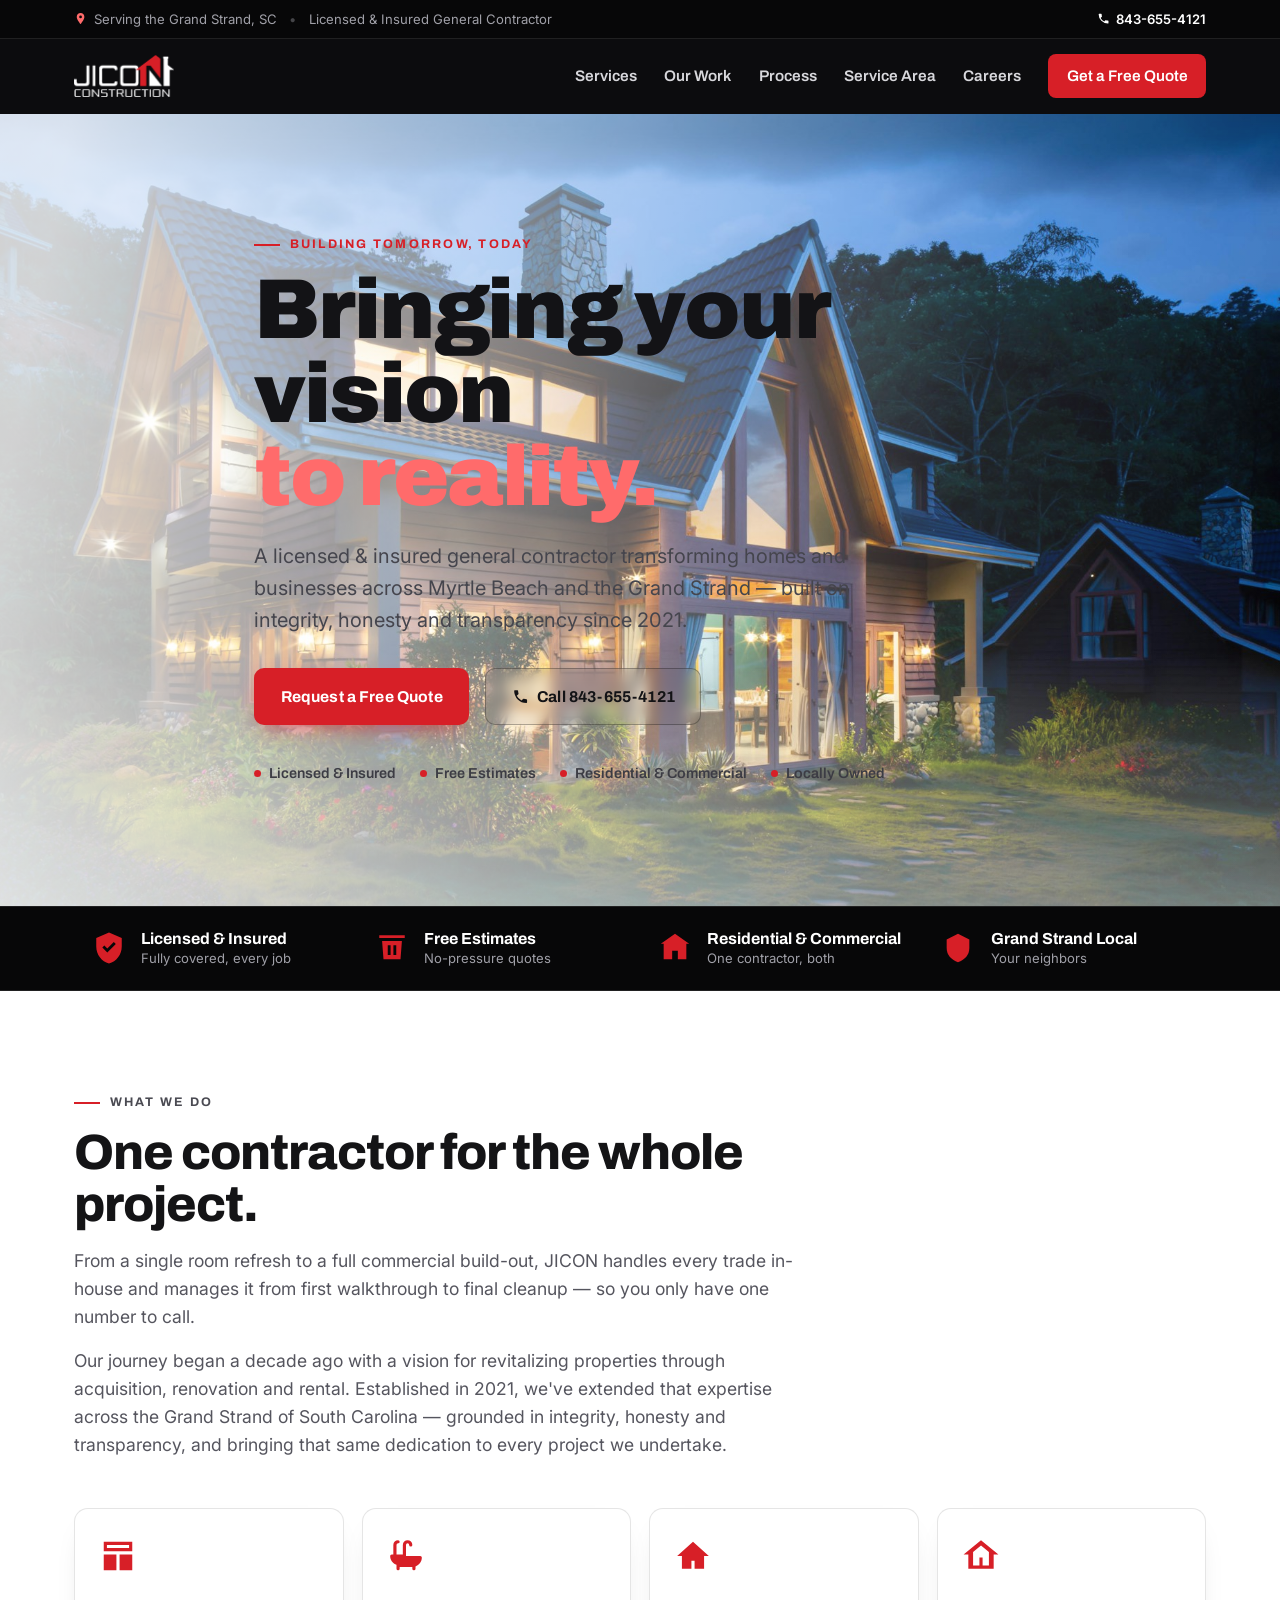
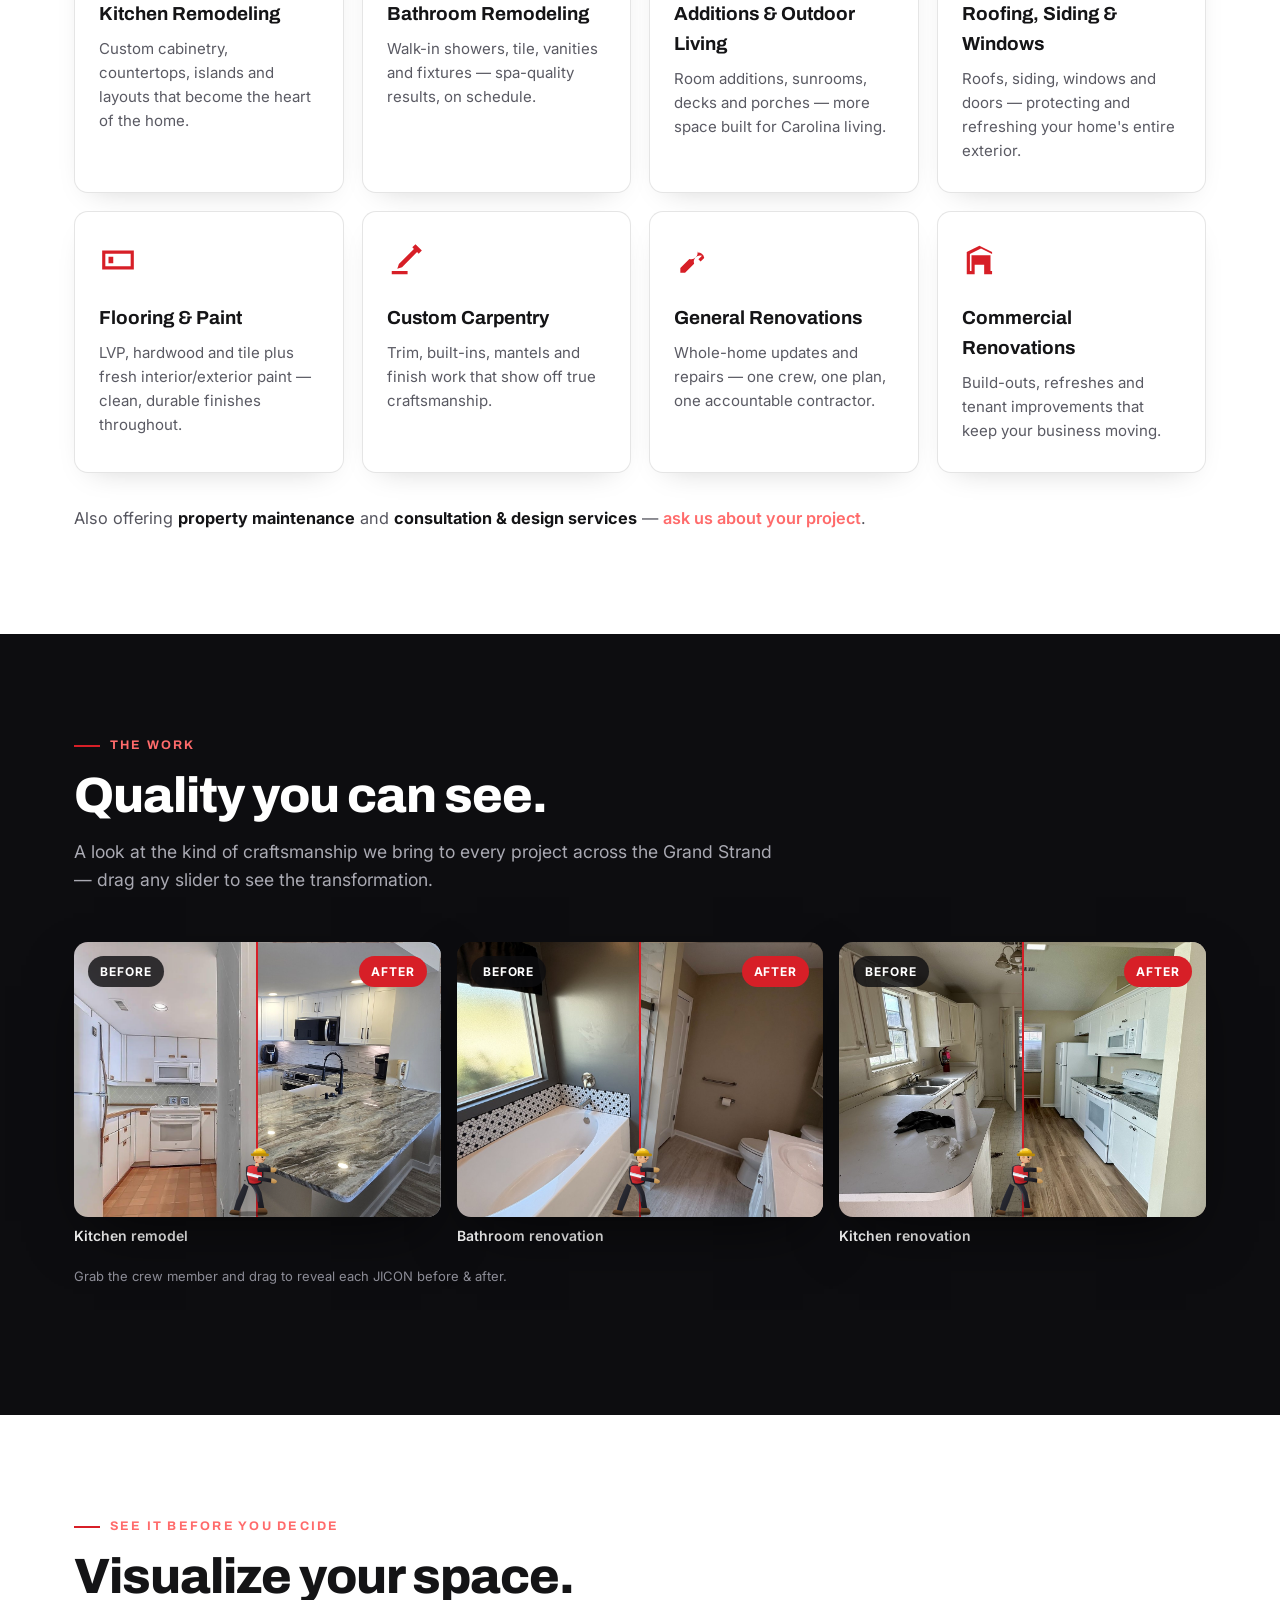
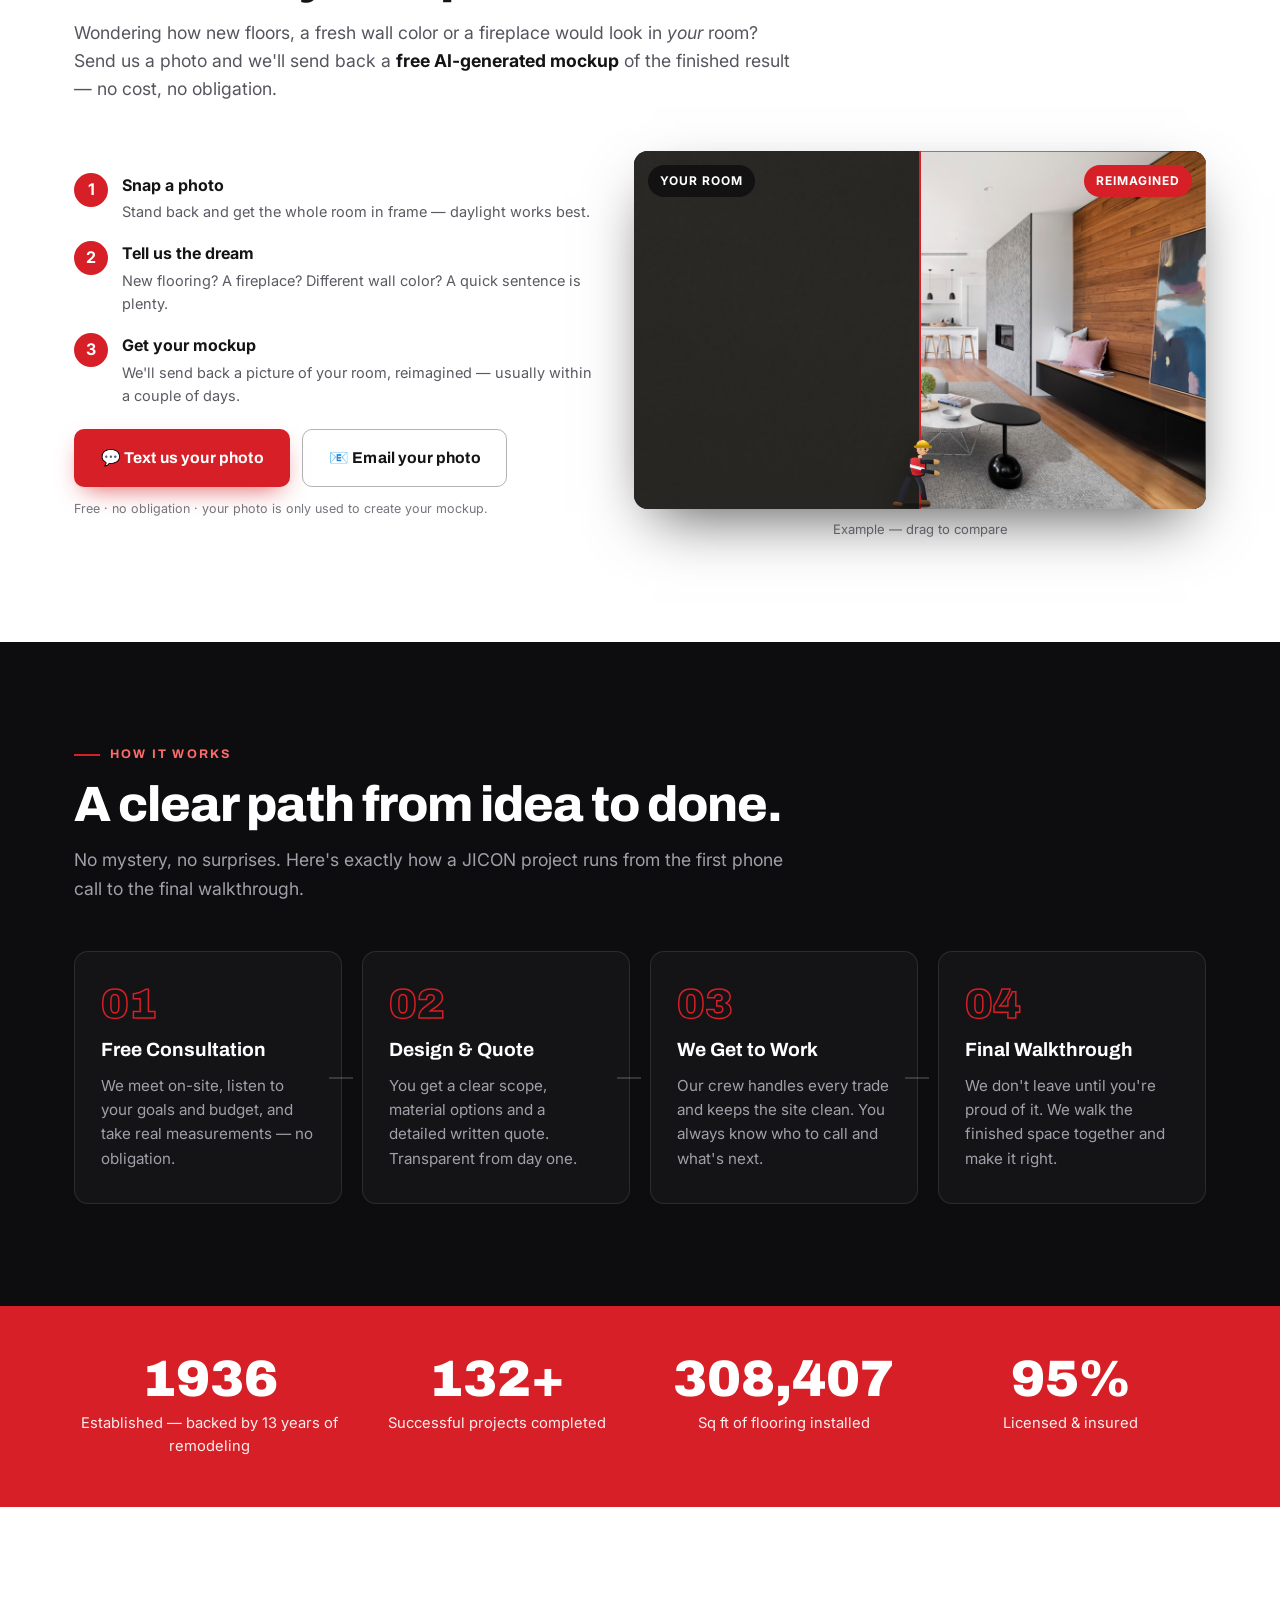
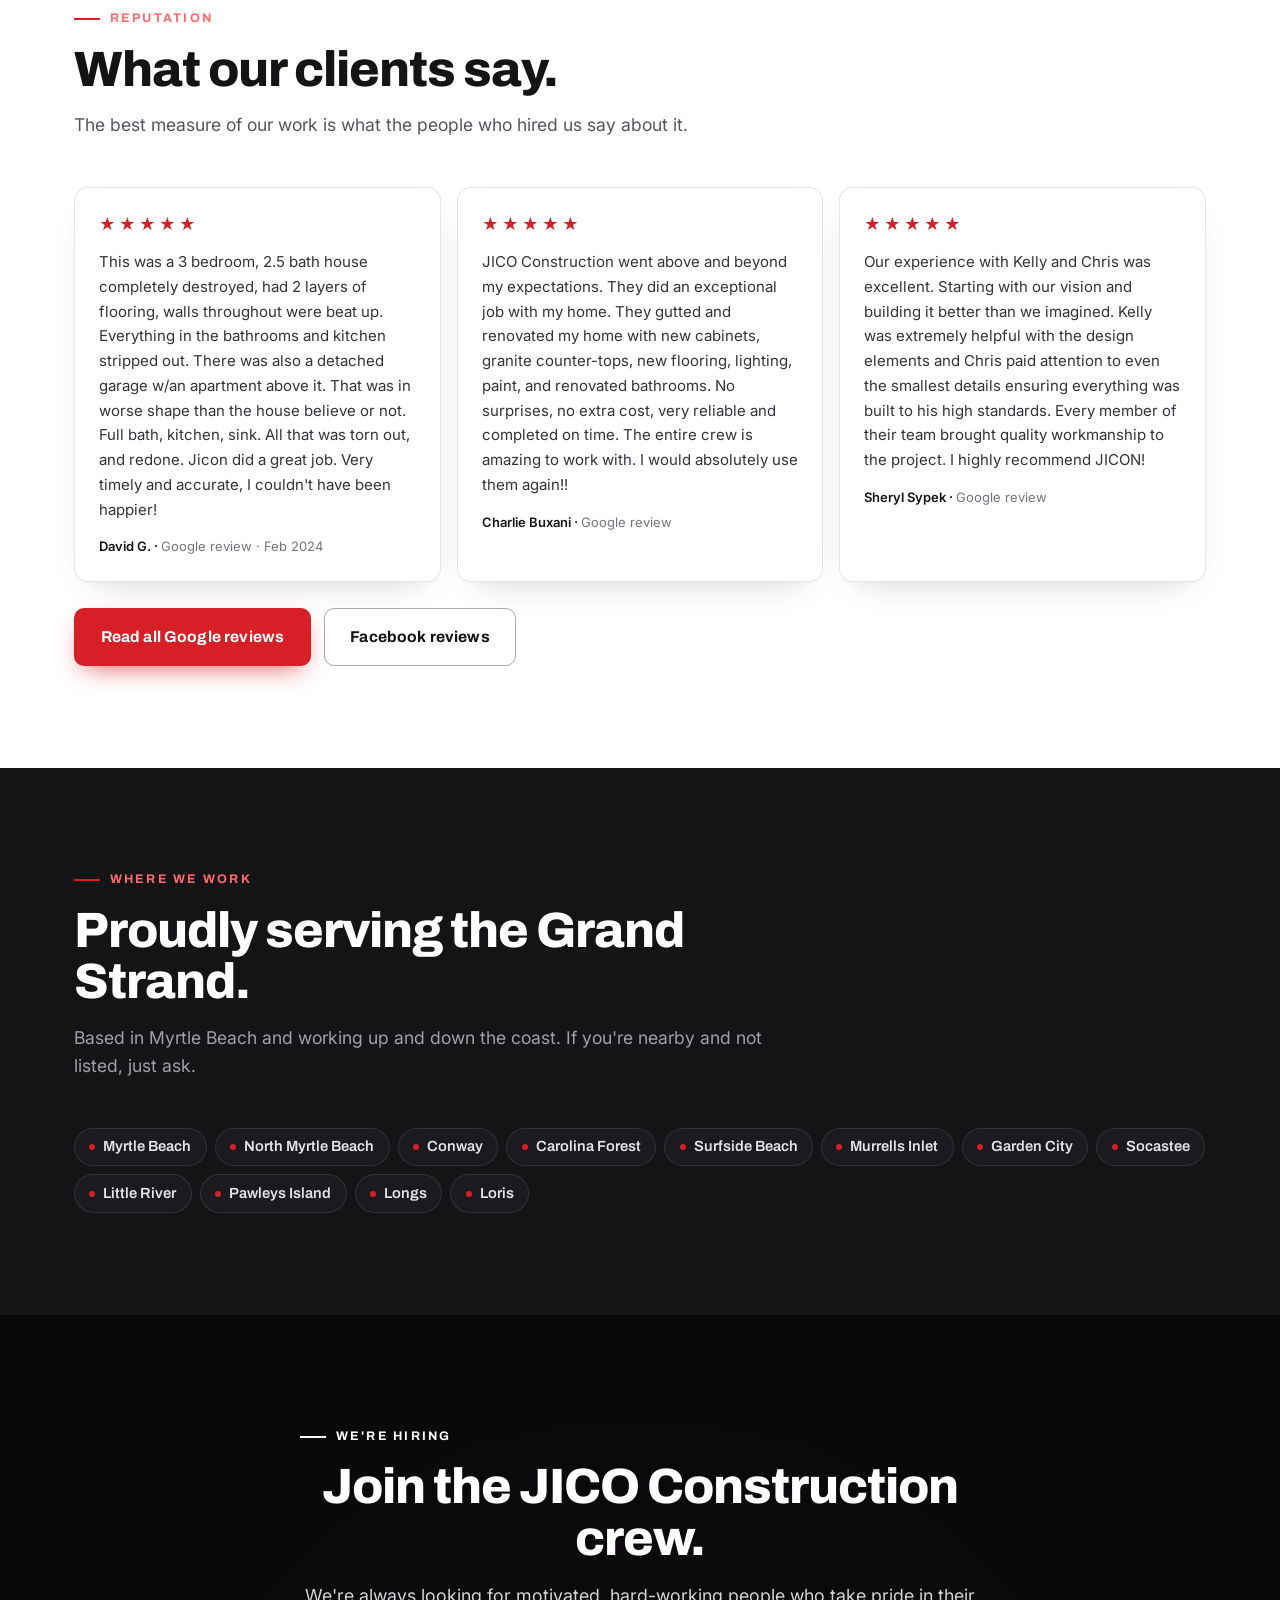
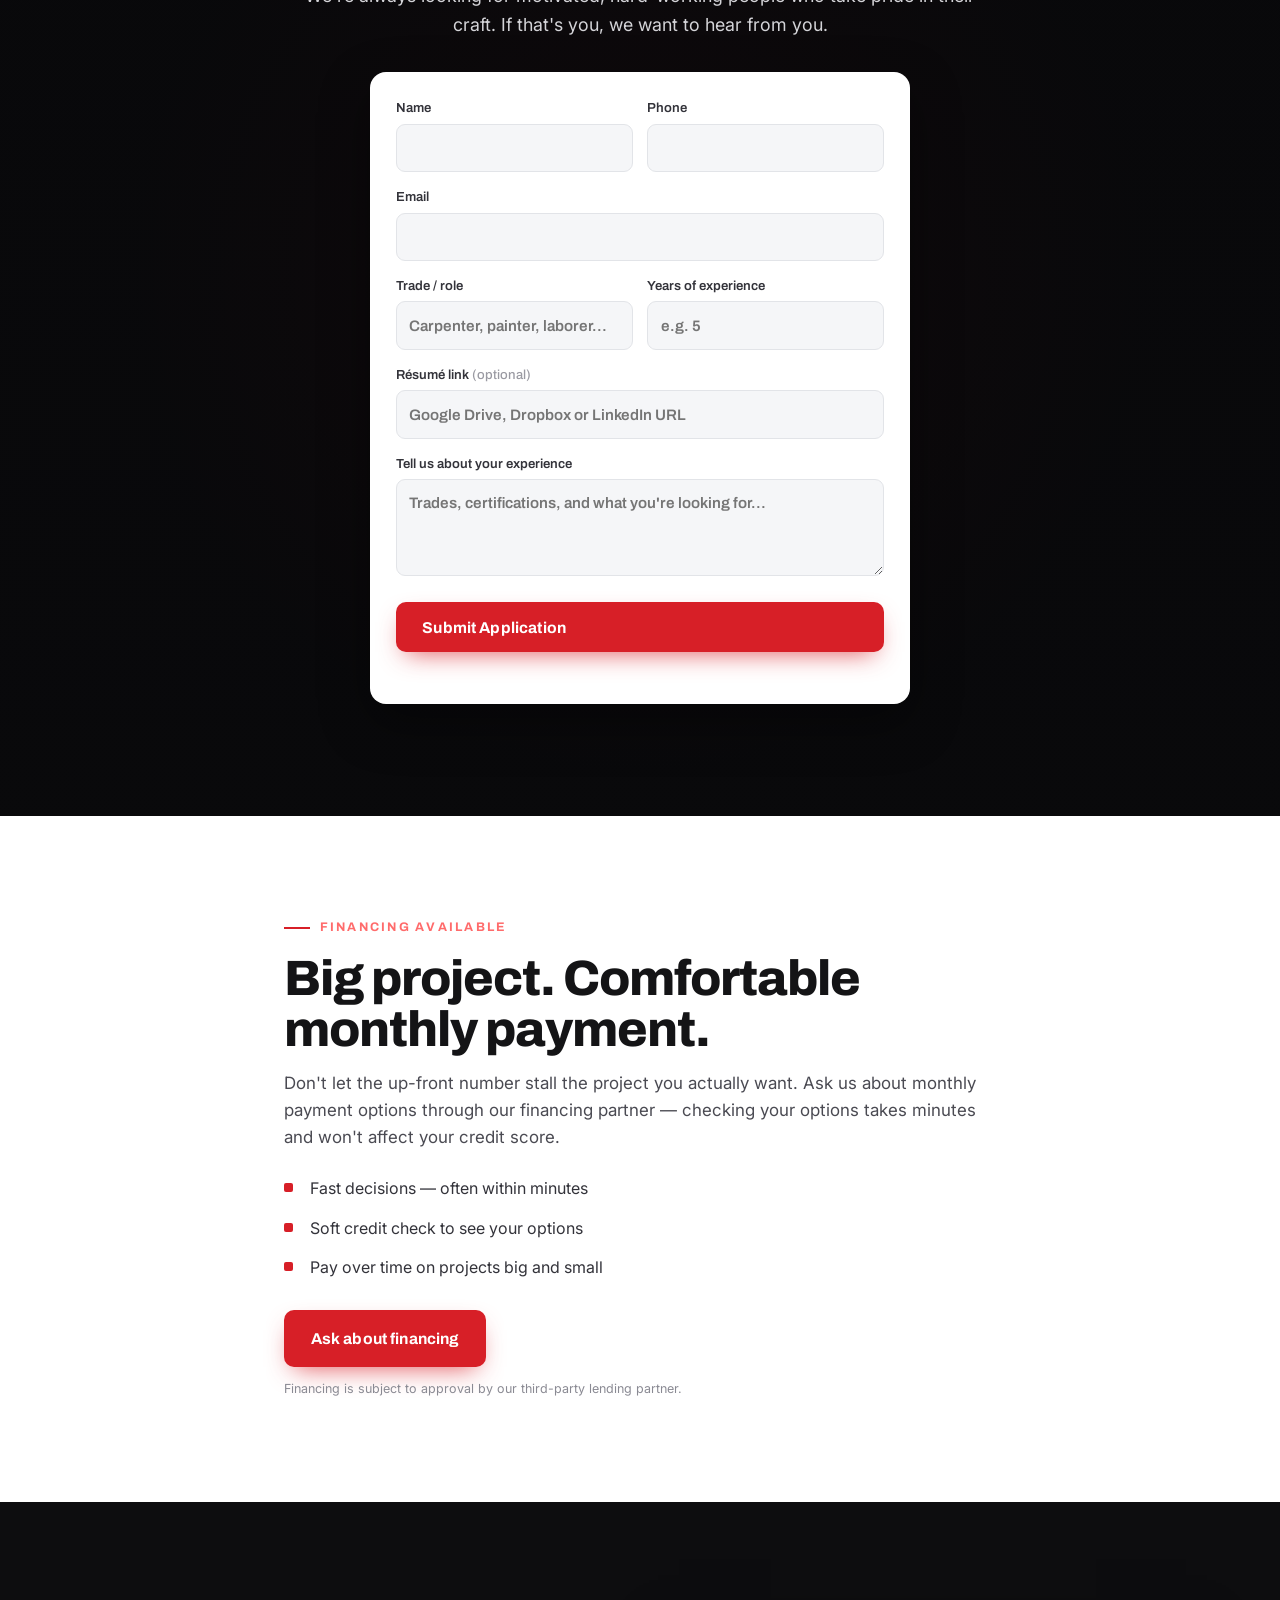
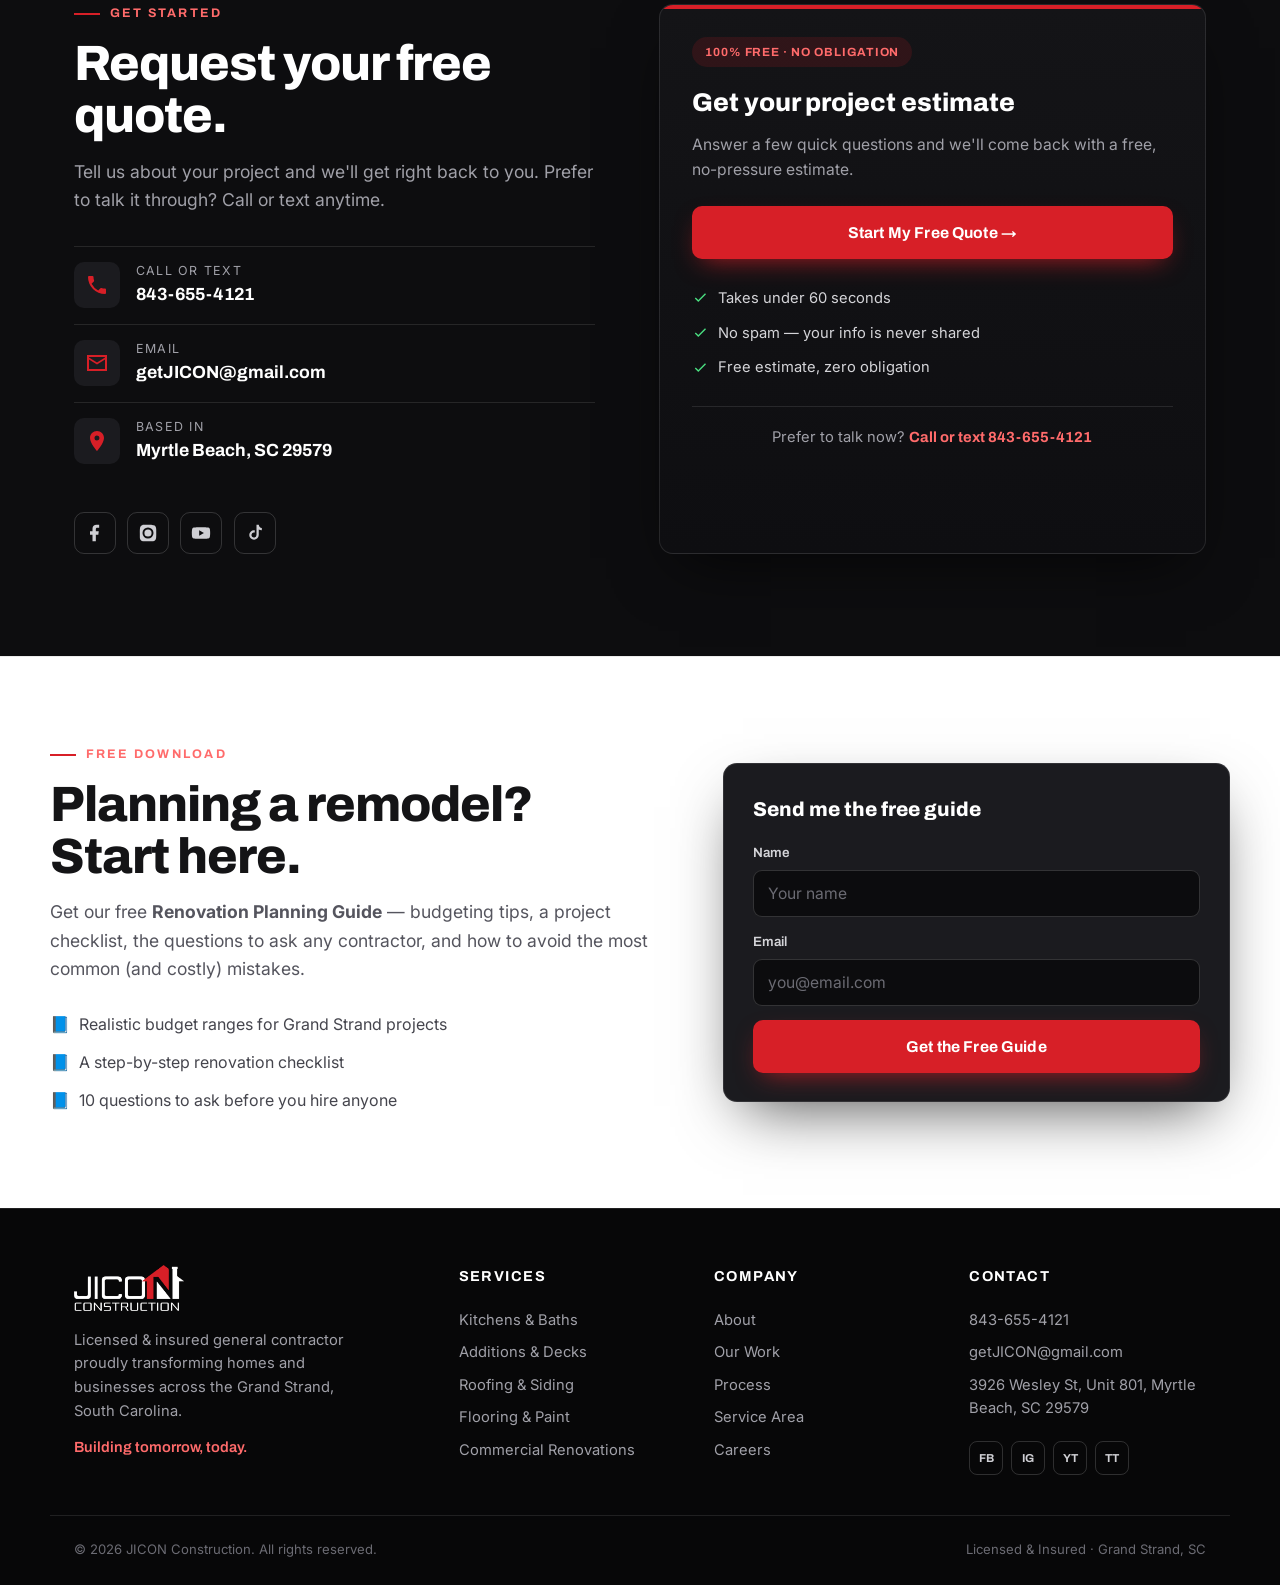
==== commit 7b84135e: "Services: consolidate 12 cards into 8 (2 rows of 4) to shorten the page Combine Room Additions+Decks" ====
--- a/index.html
+++ b/index.html
@@ -154,41 +154,21 @@
       </article>
       <article class="svc">
         <svg class="svc__ic" viewBox="0 0 24 24"><path d="M12 3 2 12h3v8h6v-5h2v5h6v-8h3L12 3z"/></svg>
-        <h3>Room Additions</h3>
-        <p>Add square footage that fits — bump-outs, in-law suites and sunrooms done right.</p>
-      </article>
-      <article class="svc">
-        <svg class="svc__ic" viewBox="0 0 24 24"><path d="M2 11h20v2H2v-2zm2 4h2v6H4v-6zm5 0h2v6H9v-6zm5 0h2v6h-2v-6zm5 0h2v6h-2v-6zM3 9l9-5 9 5H3z"/></svg>
-        <h3>Decks &amp; Outdoor Living</h3>
-        <p>Custom decks, porches and outdoor spaces built for Carolina weather and entertaining.</p>
+        <h3>Additions &amp; Outdoor Living</h3>
+        <p>Room additions, sunrooms, decks and porches — more space built for Carolina living.</p>
       </article>
       <article class="svc">
         <svg class="svc__ic" viewBox="0 0 24 24"><path d="M12 2 1 11h3v9h16v-9h3L12 2zm0 3.3 5 4.1V18h-4v-5H11v5H7V9.4l5-4.1z"/></svg>
-        <h3>Roofing</h3>
-        <p>Repairs, replacements and new roofs that protect your biggest investment.</p>
-      </article>
-      <article class="svc">
-        <svg class="svc__ic" viewBox="0 0 24 24"><path d="M3 3h18v4H3V3zm0 7h18v4H3v-4zm0 7h18v4H3v-4z"/></svg>
-        <h3>Siding Installation</h3>
-        <p>Fresh siding that boosts curb appeal, seals the envelope and lasts for decades.</p>
-      </article>
-      <article class="svc">
-        <svg class="svc__ic" viewBox="0 0 24 24"><path d="M4 2h16v20h-2V4H6v18H4V2zm5 9h2v2H9v-2z"/></svg>
-        <h3>Windows &amp; Doors</h3>
-        <p>Energy-efficient window and door installs that cut drafts and elevate the look.</p>
+        <h3>Roofing, Siding &amp; Windows</h3>
+        <p>Roofs, siding, windows and doors — protecting and refreshing your home's entire exterior.</p>
       </article>
       <article class="svc">
         <svg class="svc__ic" viewBox="0 0 24 24"><path d="M2 6h20v12H2V6zm2 2v8h16V8H4zm2 2h3v4H6v-4z"/></svg>
-        <h3>Flooring</h3>
-        <p>LVP, hardwood, tile and more — installed flat, tight and true.</p>
+        <h3>Flooring &amp; Paint</h3>
+        <p>LVP, hardwood and tile plus fresh interior/exterior paint — clean, durable finishes throughout.</p>
       </article>
       <article class="svc">
         <svg class="svc__ic" viewBox="0 0 24 24"><path d="M18 2l4 4-2 2-1-1-9.5 9.5-3 1 1-3L17 5l-1-1 2-2zM3 19h10v2H3v-2z"/></svg>
-        <h3>Interior &amp; Exterior Paint</h3>
-        <p>Clean lines and durable finishes that make old surfaces look brand-new.</p>
-      </article>
-      <article class="svc">
-        <svg class="svc__ic" viewBox="0 0 24 24"><path d="M20 6 9 17l-5-5 1.4-1.4L9 14.2 18.6 4.6 20 6z"/></svg>
         <h3>Custom Carpentry</h3>
         <p>Trim, built-ins, mantels and finish work that show off true craftsmanship.</p>
       </article>
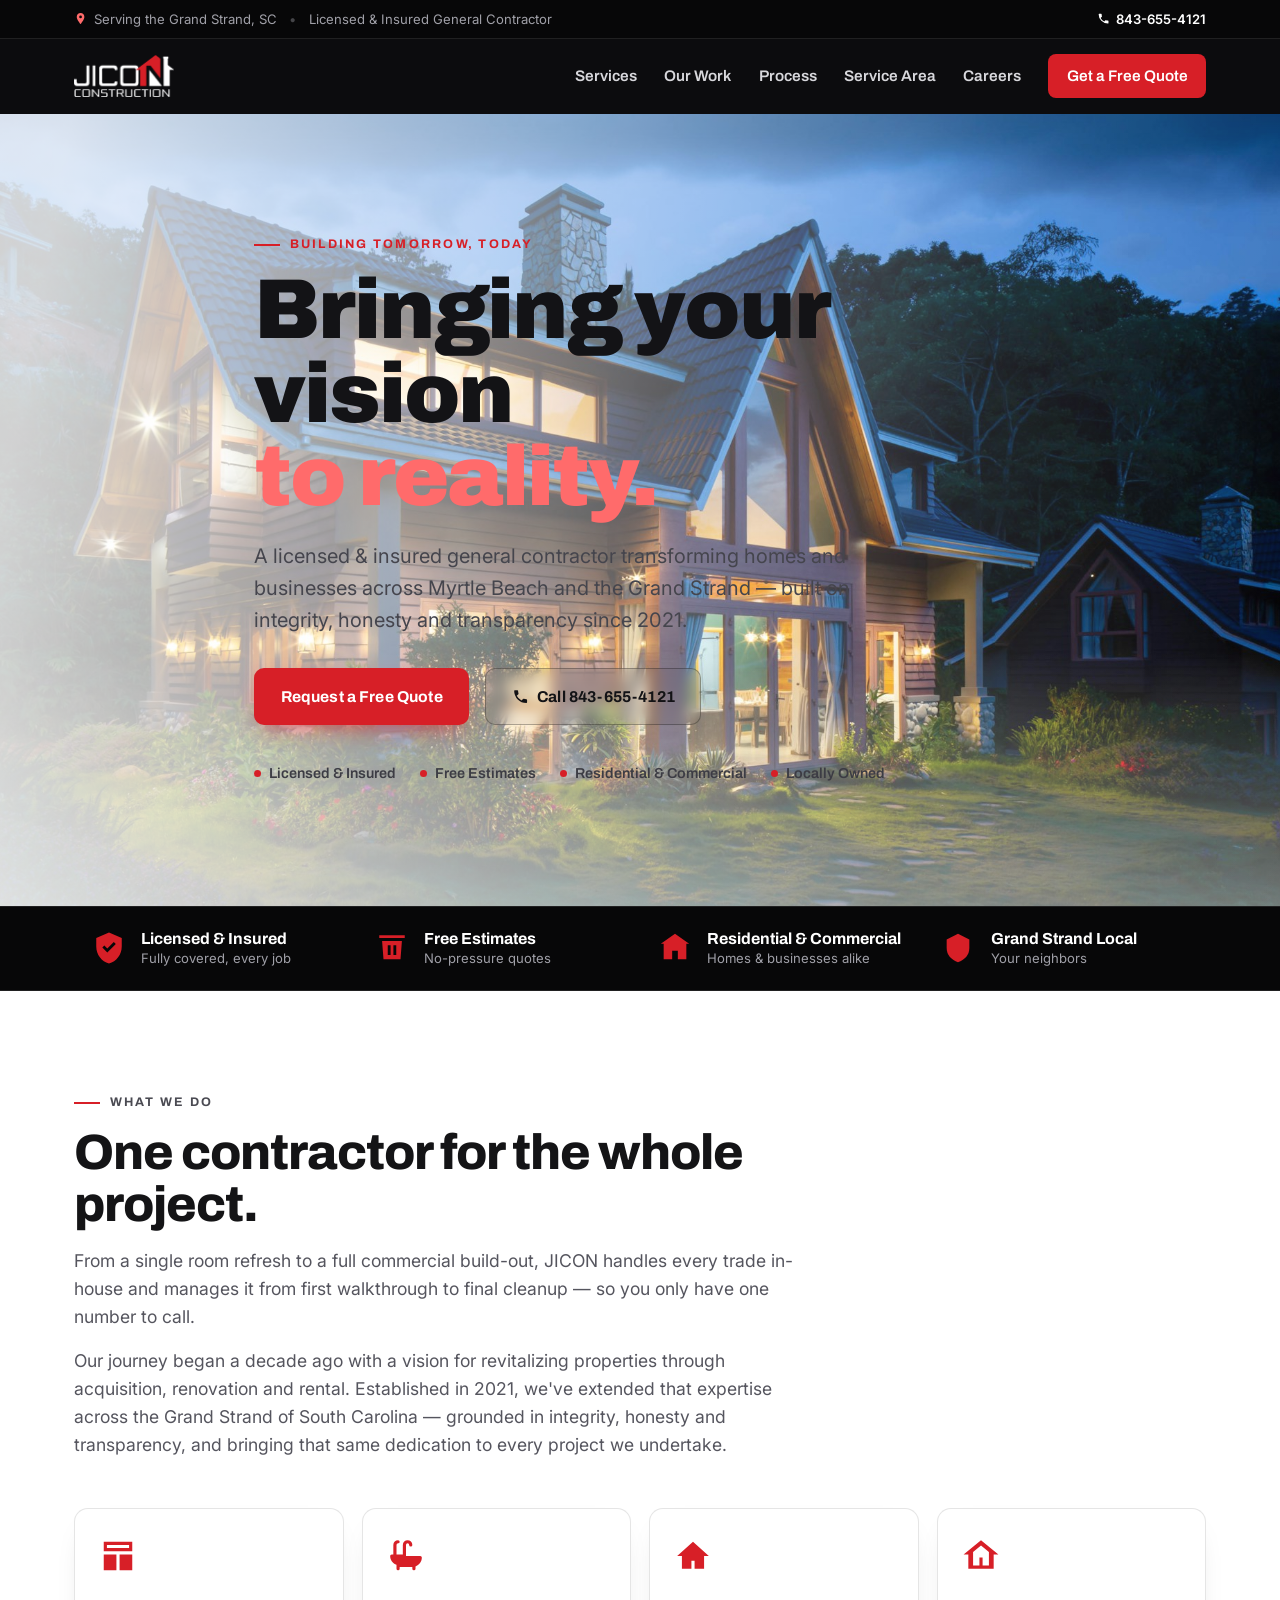
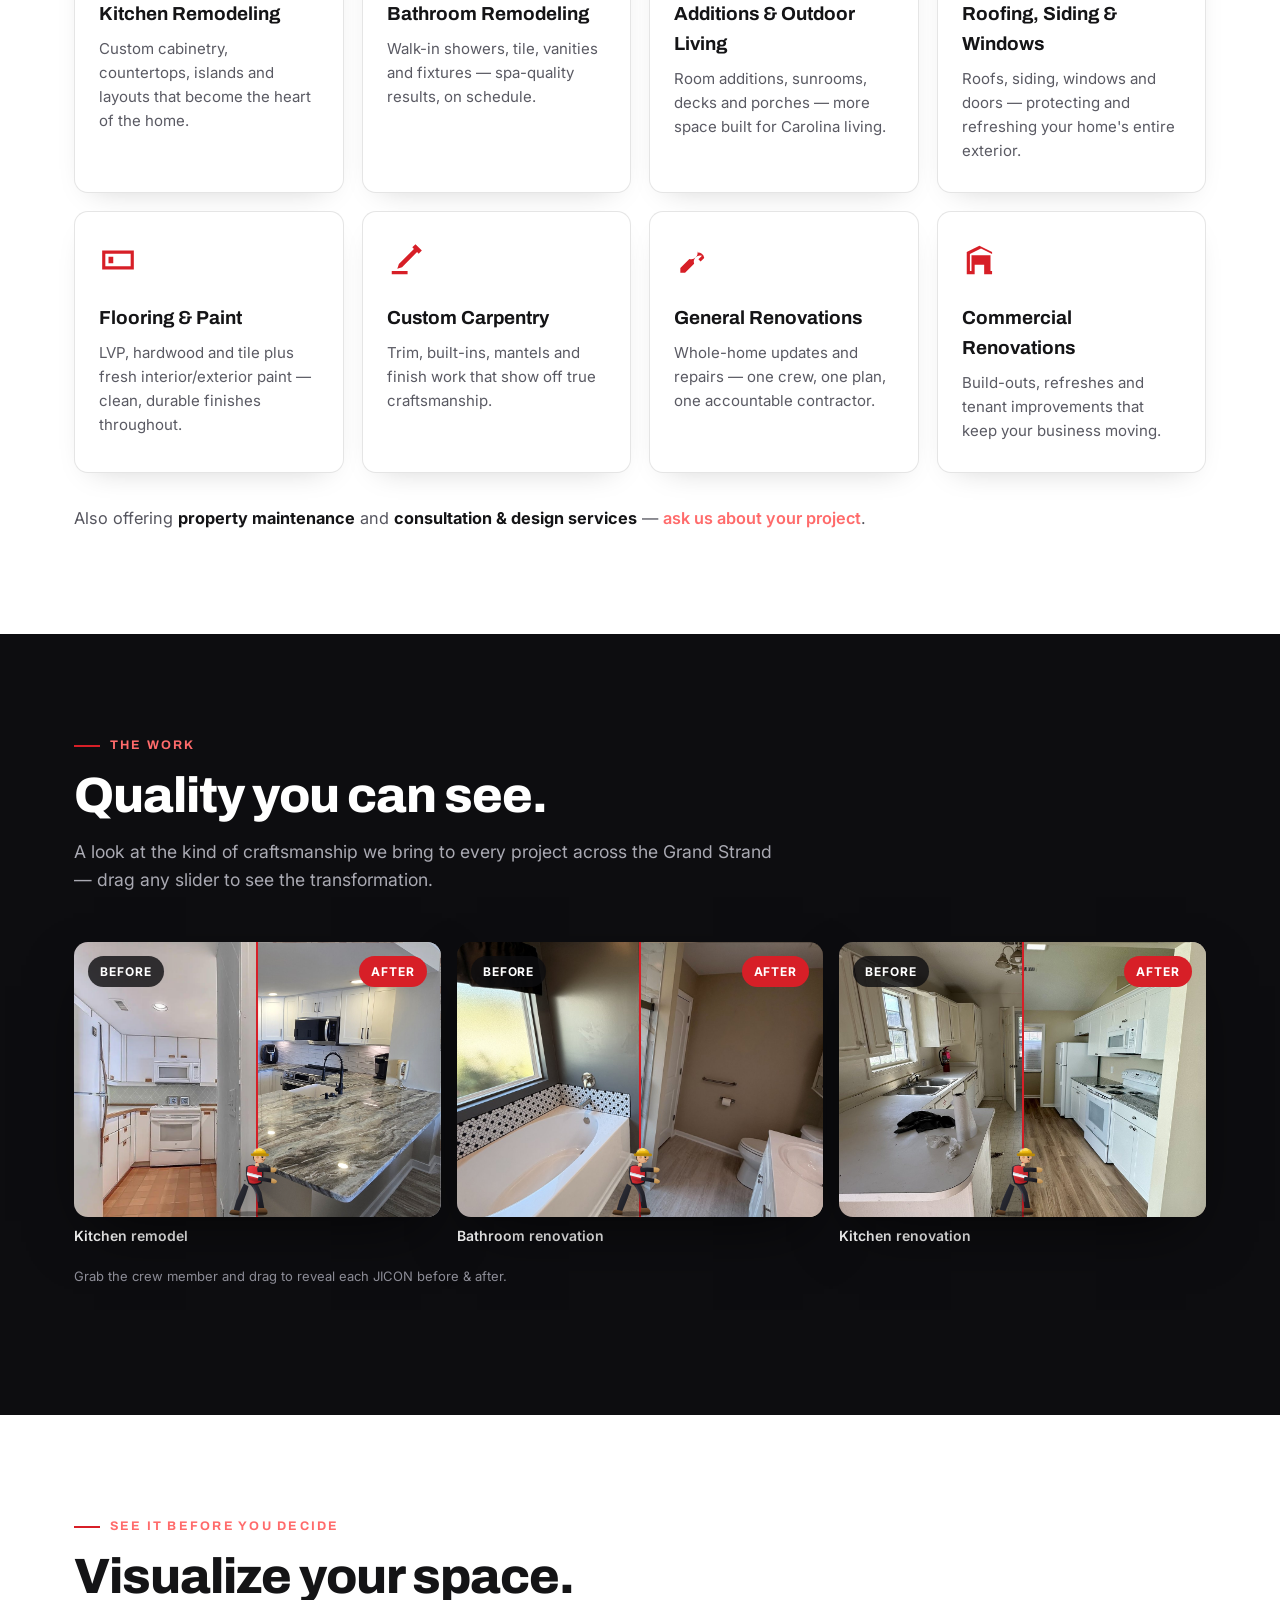
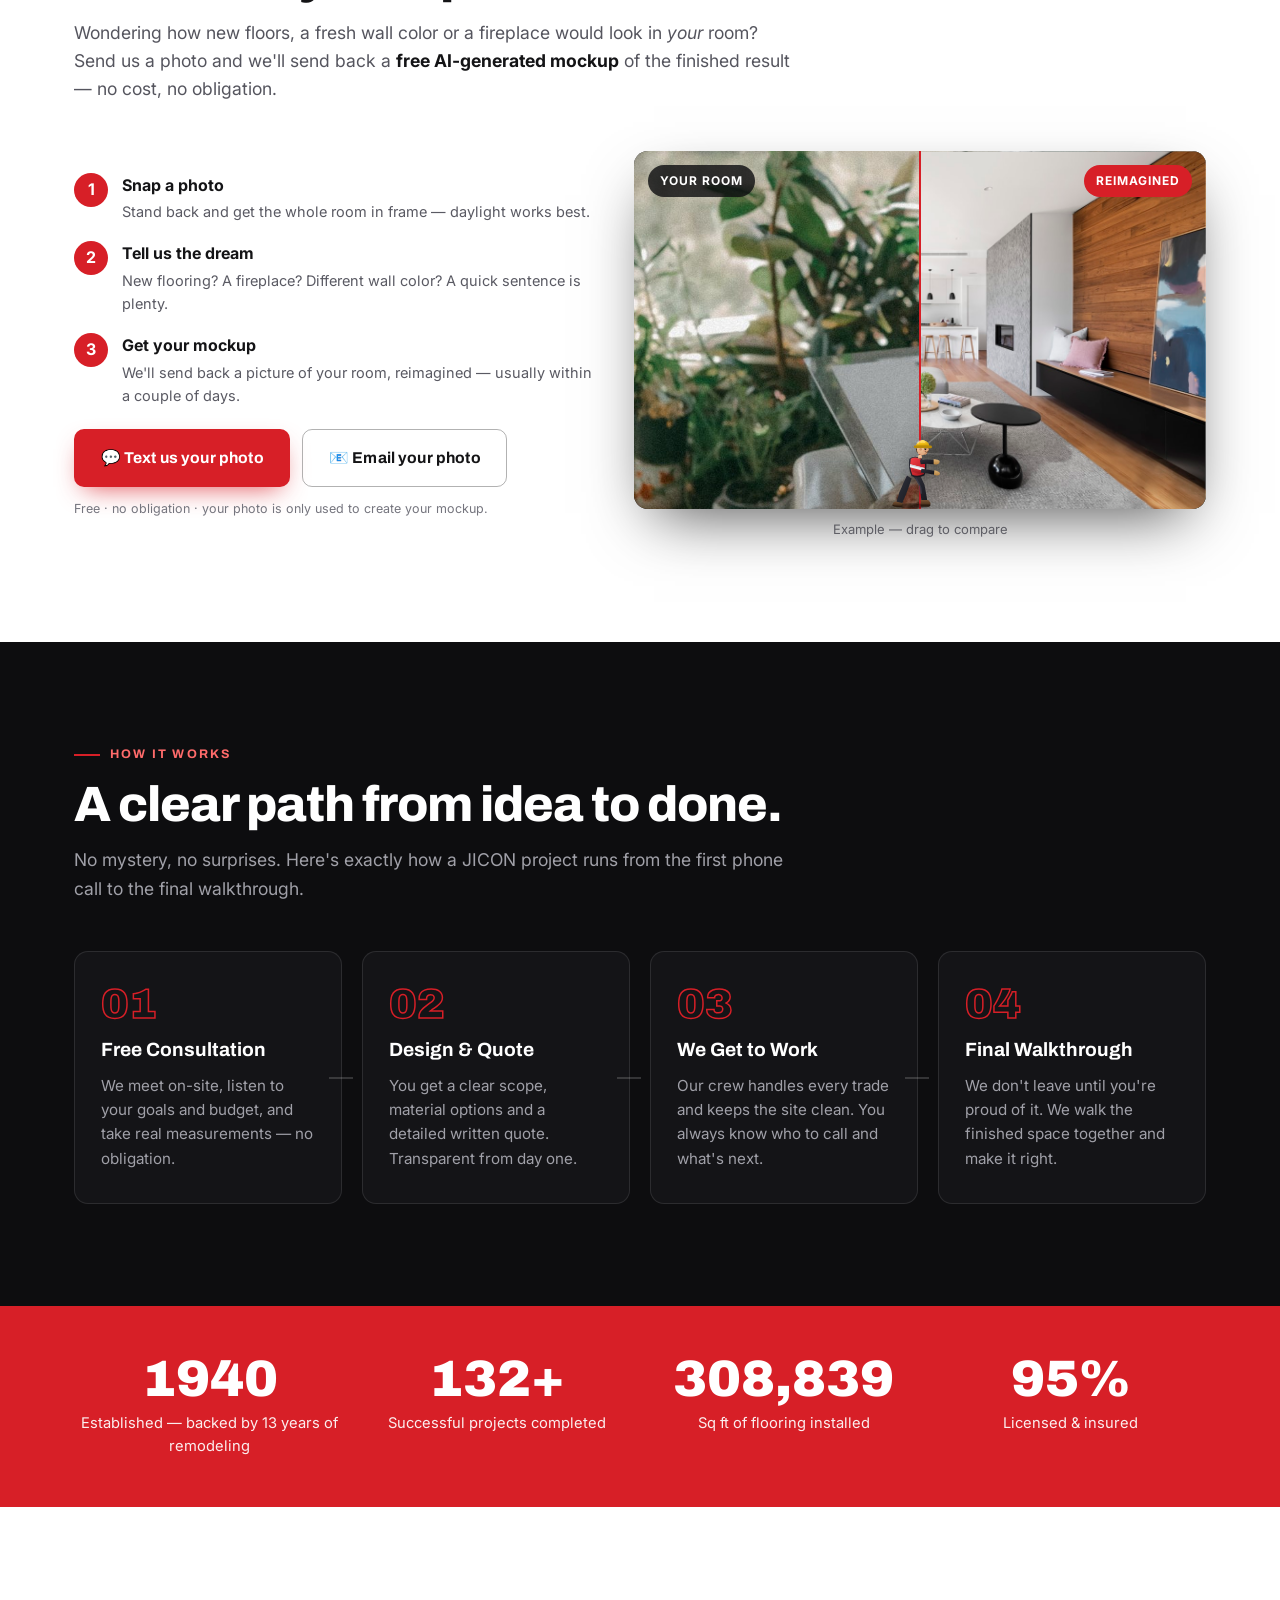
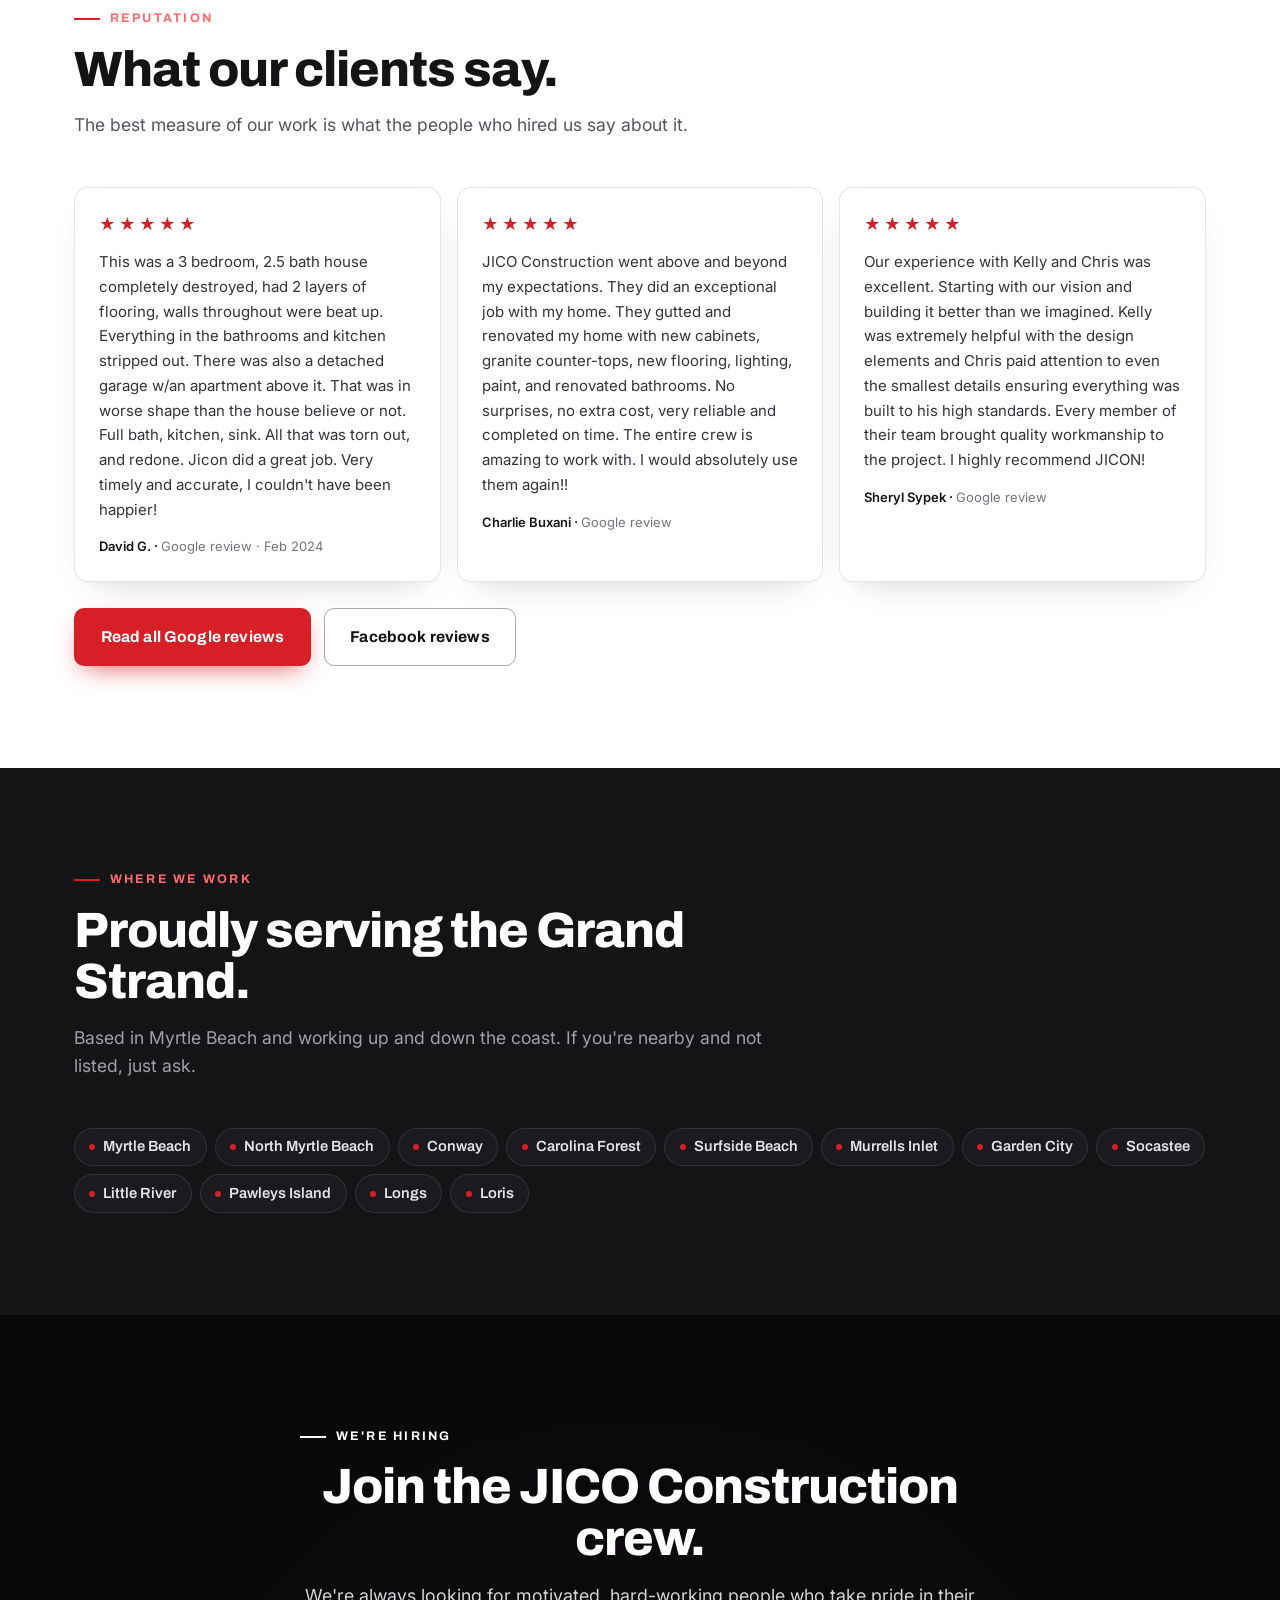
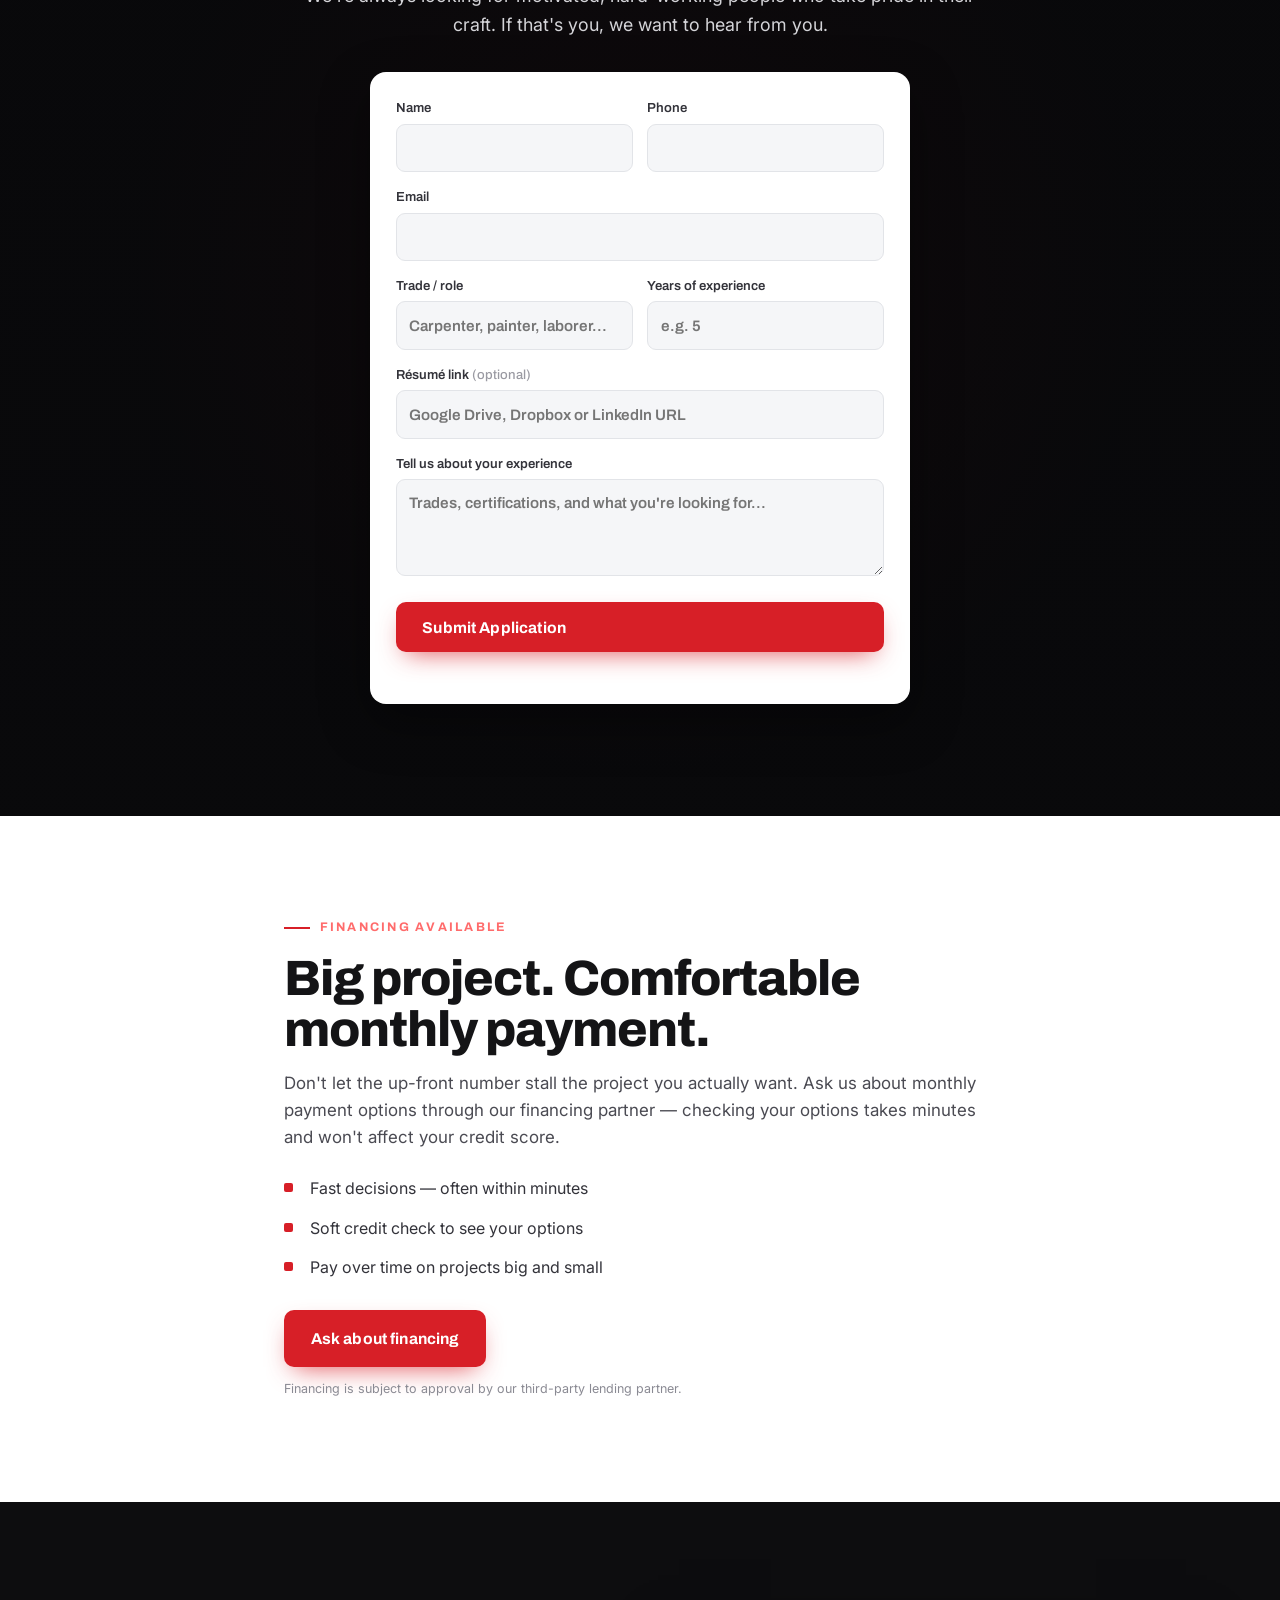
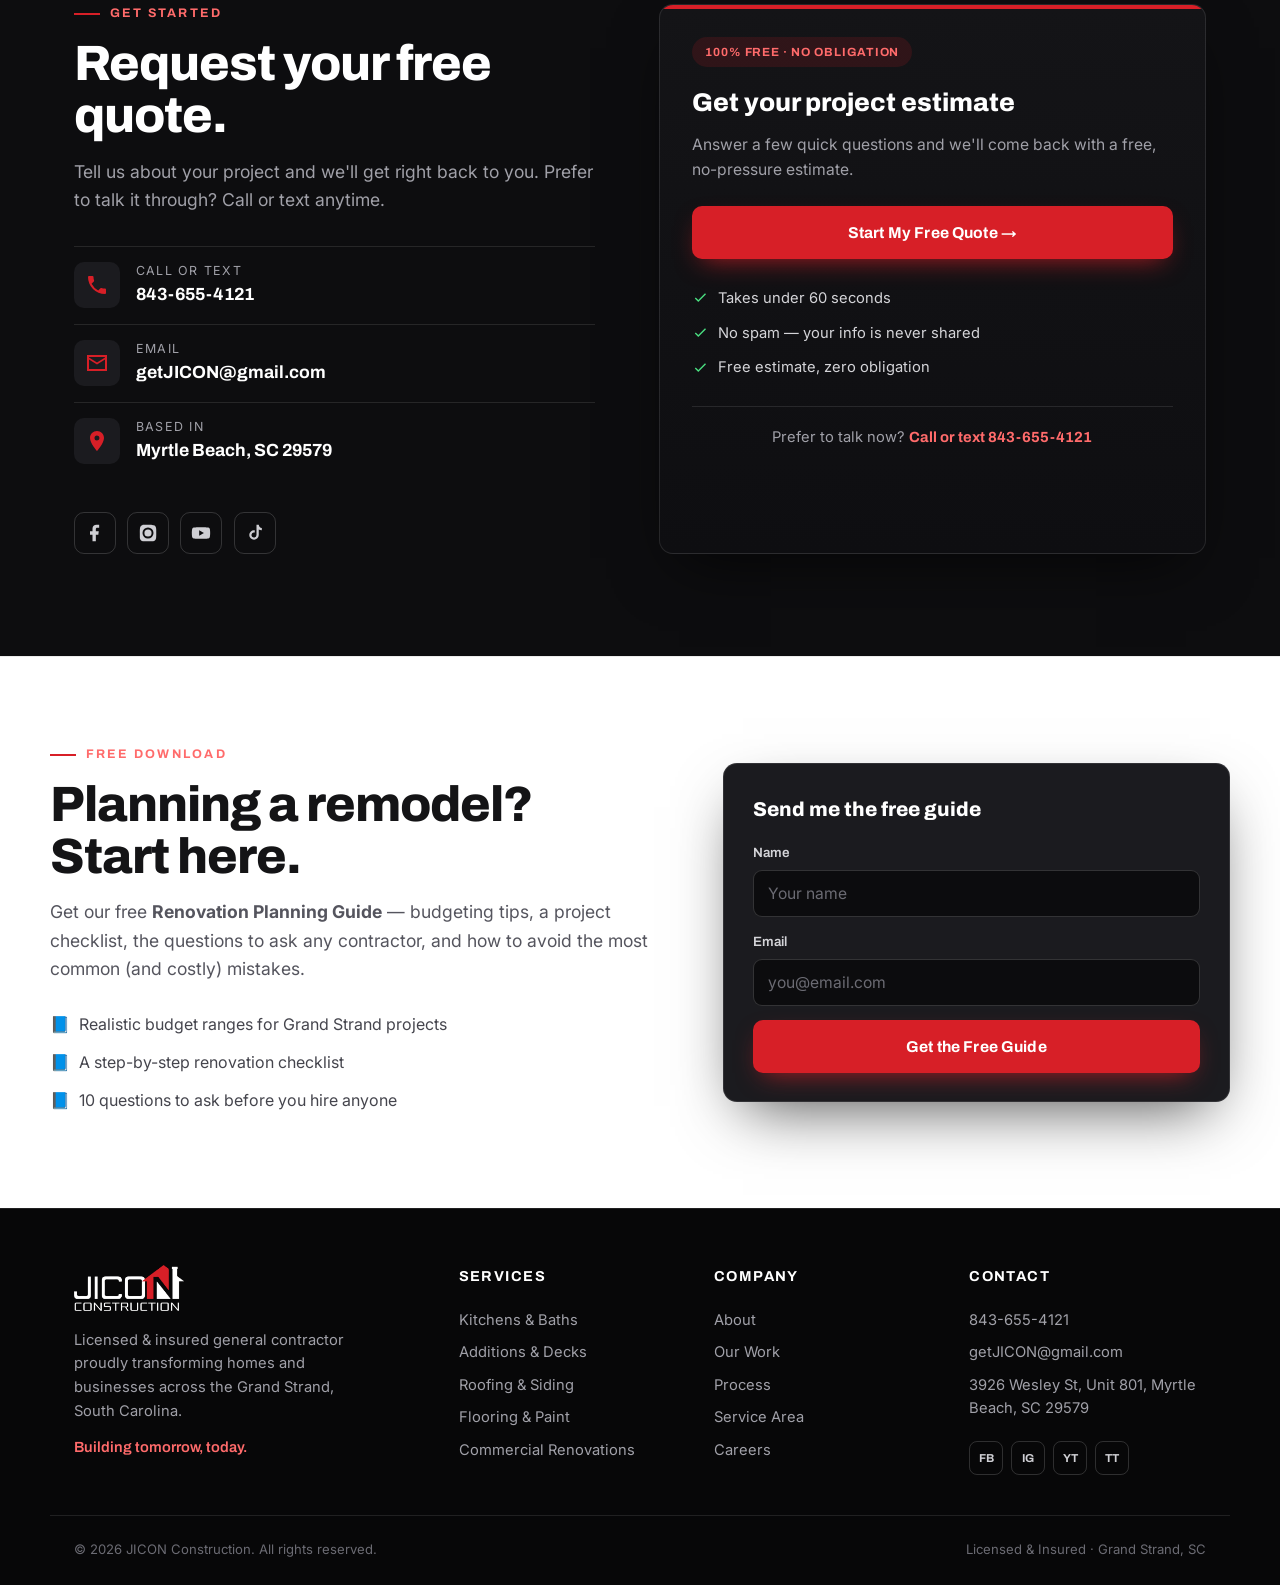
==== commit 41c19167: "Viz demo before -> dated room (was a cash-roll stock photo); trust strip 'One contractor, both' -> '" ====
--- a/index.html
+++ b/index.html
@@ -126,7 +126,7 @@
   <div class="wrap strip__in">
     <div class="strip__item"><svg class="strip__ic" viewBox="0 0 24 24"><path d="M12 1 3 5v6c0 5.6 3.8 10.7 9 12 5.2-1.3 9-6.4 9-12V5l-9-4zm-1.2 14.2-3.5-3.5 1.4-1.4 2.1 2.1 4.6-4.6 1.4 1.4-6 6z"/></svg><span><strong>Licensed &amp; Insured</strong>Fully covered, every job</span></div>
     <div class="strip__item"><svg class="strip__ic" viewBox="0 0 24 24"><path d="M3 3h18v2H3V3zm2 4h14l-1 13H6L5 7zm4 3v7h2v-7H9zm4 0v7h2v-7h-2z"/></svg><span><strong>Free Estimates</strong>No-pressure quotes</span></div>
-    <div class="strip__item"><svg class="strip__ic" viewBox="0 0 24 24"><path d="M12 2 2 9h2v11h6v-6h4v6h6V9h2L12 2z"/></svg><span><strong>Residential &amp; Commercial</strong>One contractor, both</span></div>
+    <div class="strip__item"><svg class="strip__ic" viewBox="0 0 24 24"><path d="M12 2 2 9h2v11h6v-6h4v6h6V9h2L12 2z"/></svg><span><strong>Residential &amp; Commercial</strong>Homes &amp; businesses alike</span></div>
     <div class="strip__item"><svg class="strip__ic" viewBox="0 0 24 24"><path d="M12 2 4 6v6c0 5 3.4 8.5 8 10 4.6-1.5 8-5 8-10V6l-8-4z"/></svg><span><strong>Grand Strand Local</strong>Your neighbors</span></div>
   </div>
 </section>
@@ -397,7 +397,7 @@
         <!-- EXAMPLE SLIDER — placeholder pair. Best upgrade: photograph one of your own
              rooms, generate a real AI mockup of it, and use that true pair here. -->
         <div class="ba" tabindex="0" role="slider" aria-label="Room mockup example — drag or use arrow keys" aria-valuemin="0" aria-valuemax="100" aria-valuenow="50">
-          <img class="ba__img ba__img--before" src="assets/img/work-design.jpg" alt="Room as it is today">
+          <img class="ba__img ba__img--before" src="assets/img/viz-before.jpg" alt="A dated room before an update">
           <img class="ba__img ba__img--after" src="assets/img/interior-2.jpg" alt="The same room reimagined">
           <span class="ba__tag ba__tag--before">Your room</span>
           <span class="ba__tag ba__tag--after">Reimagined</span>
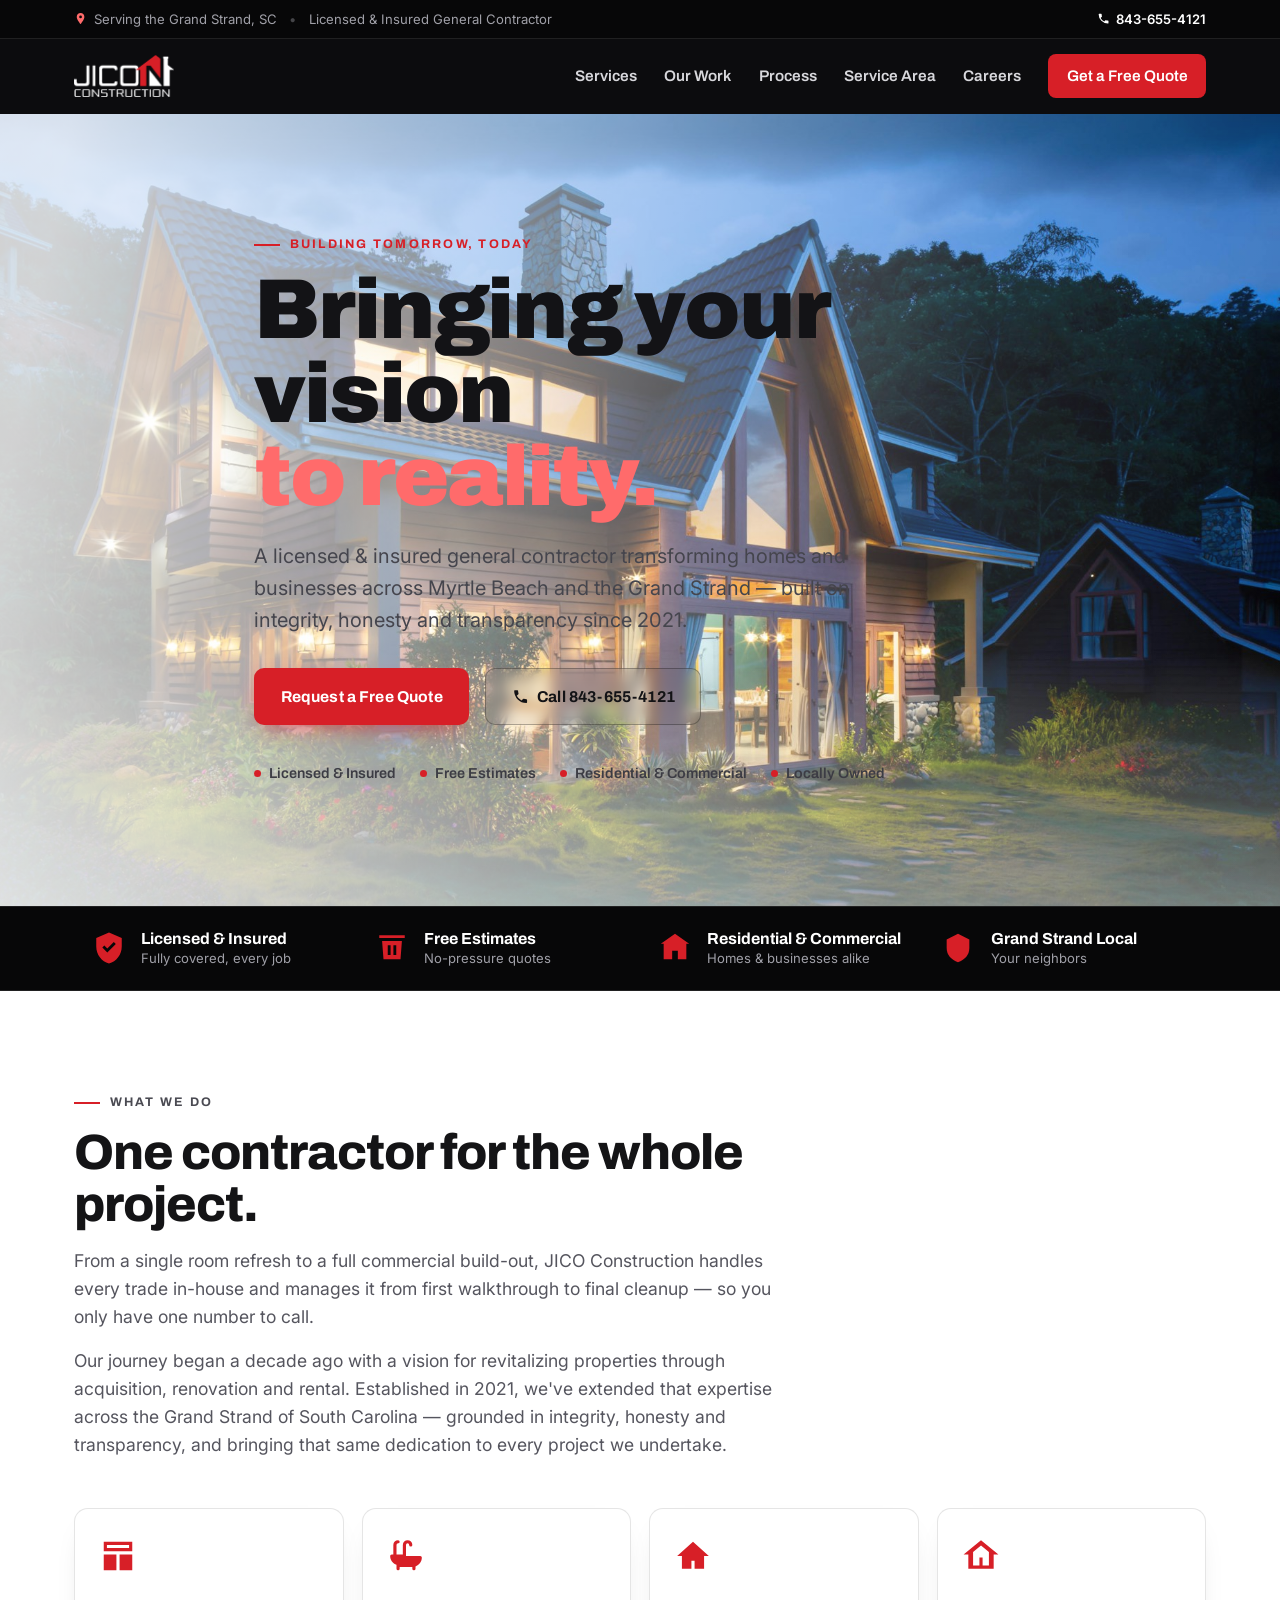
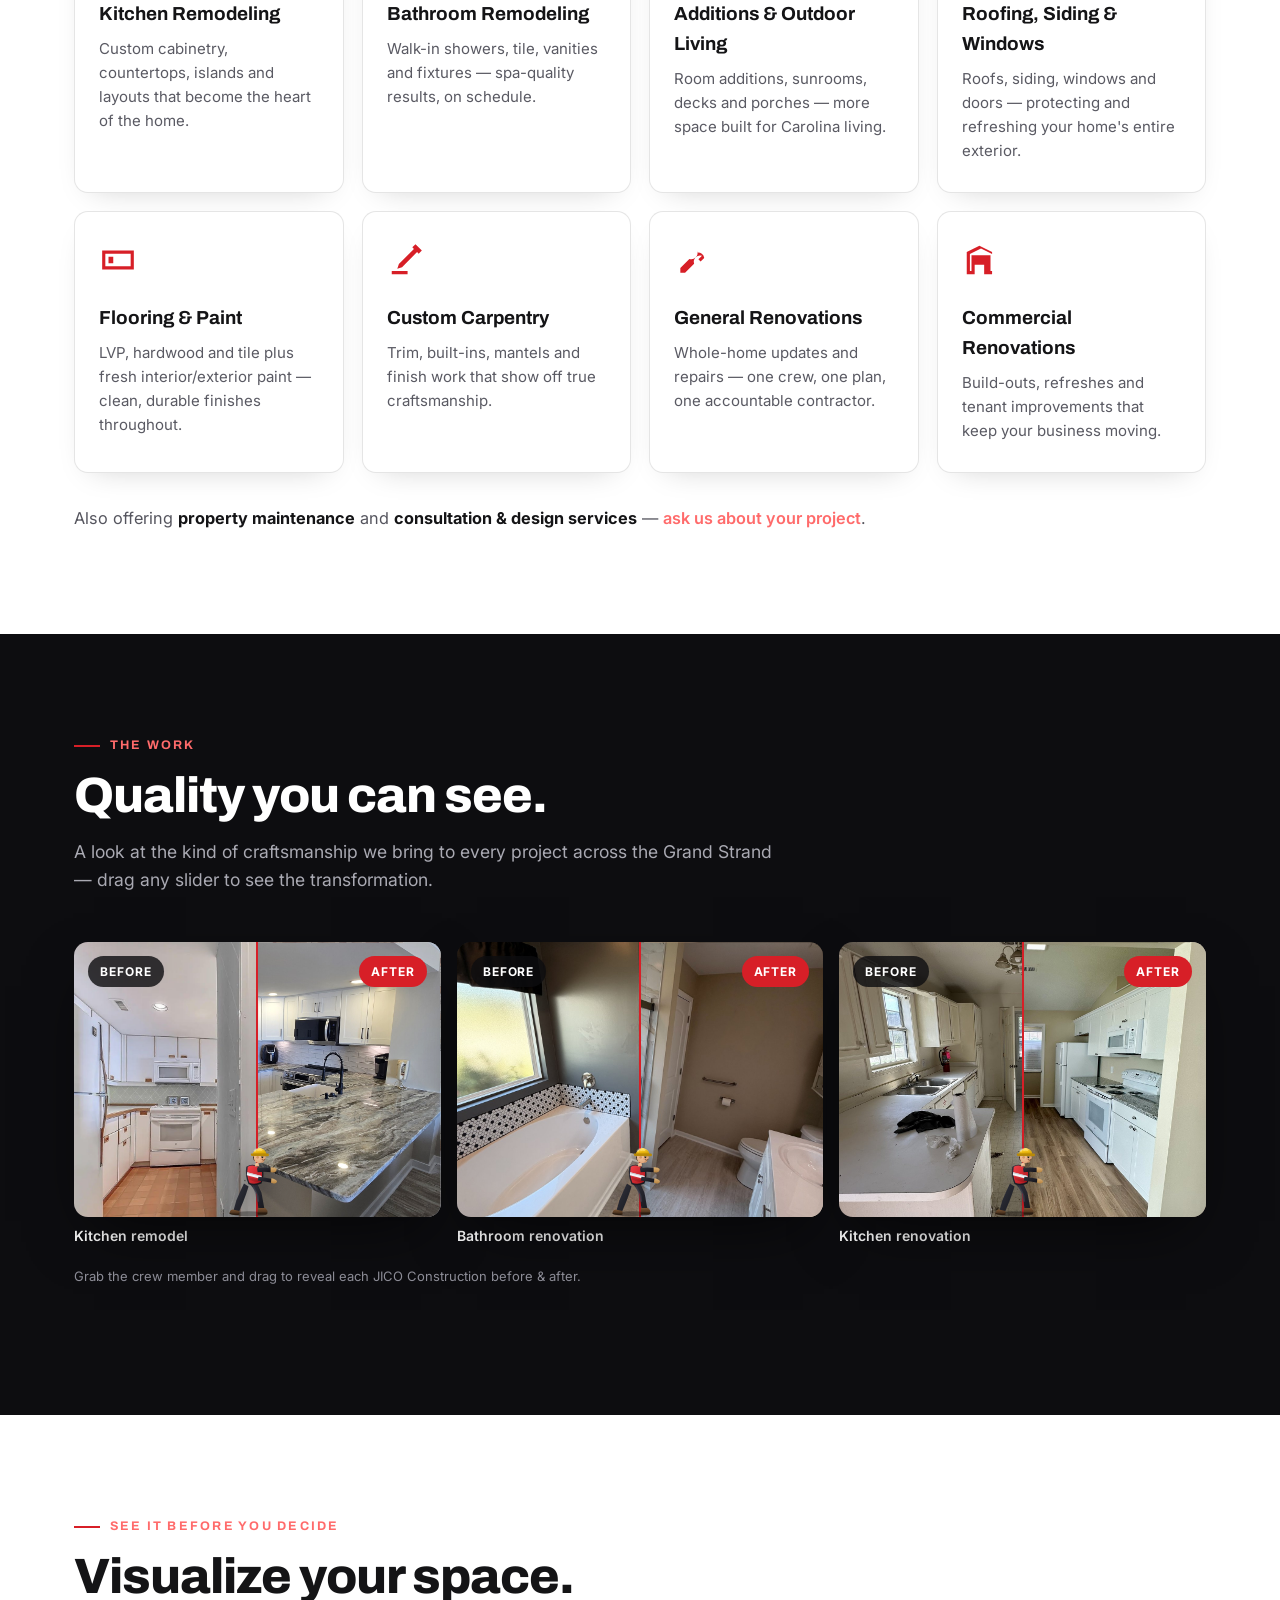
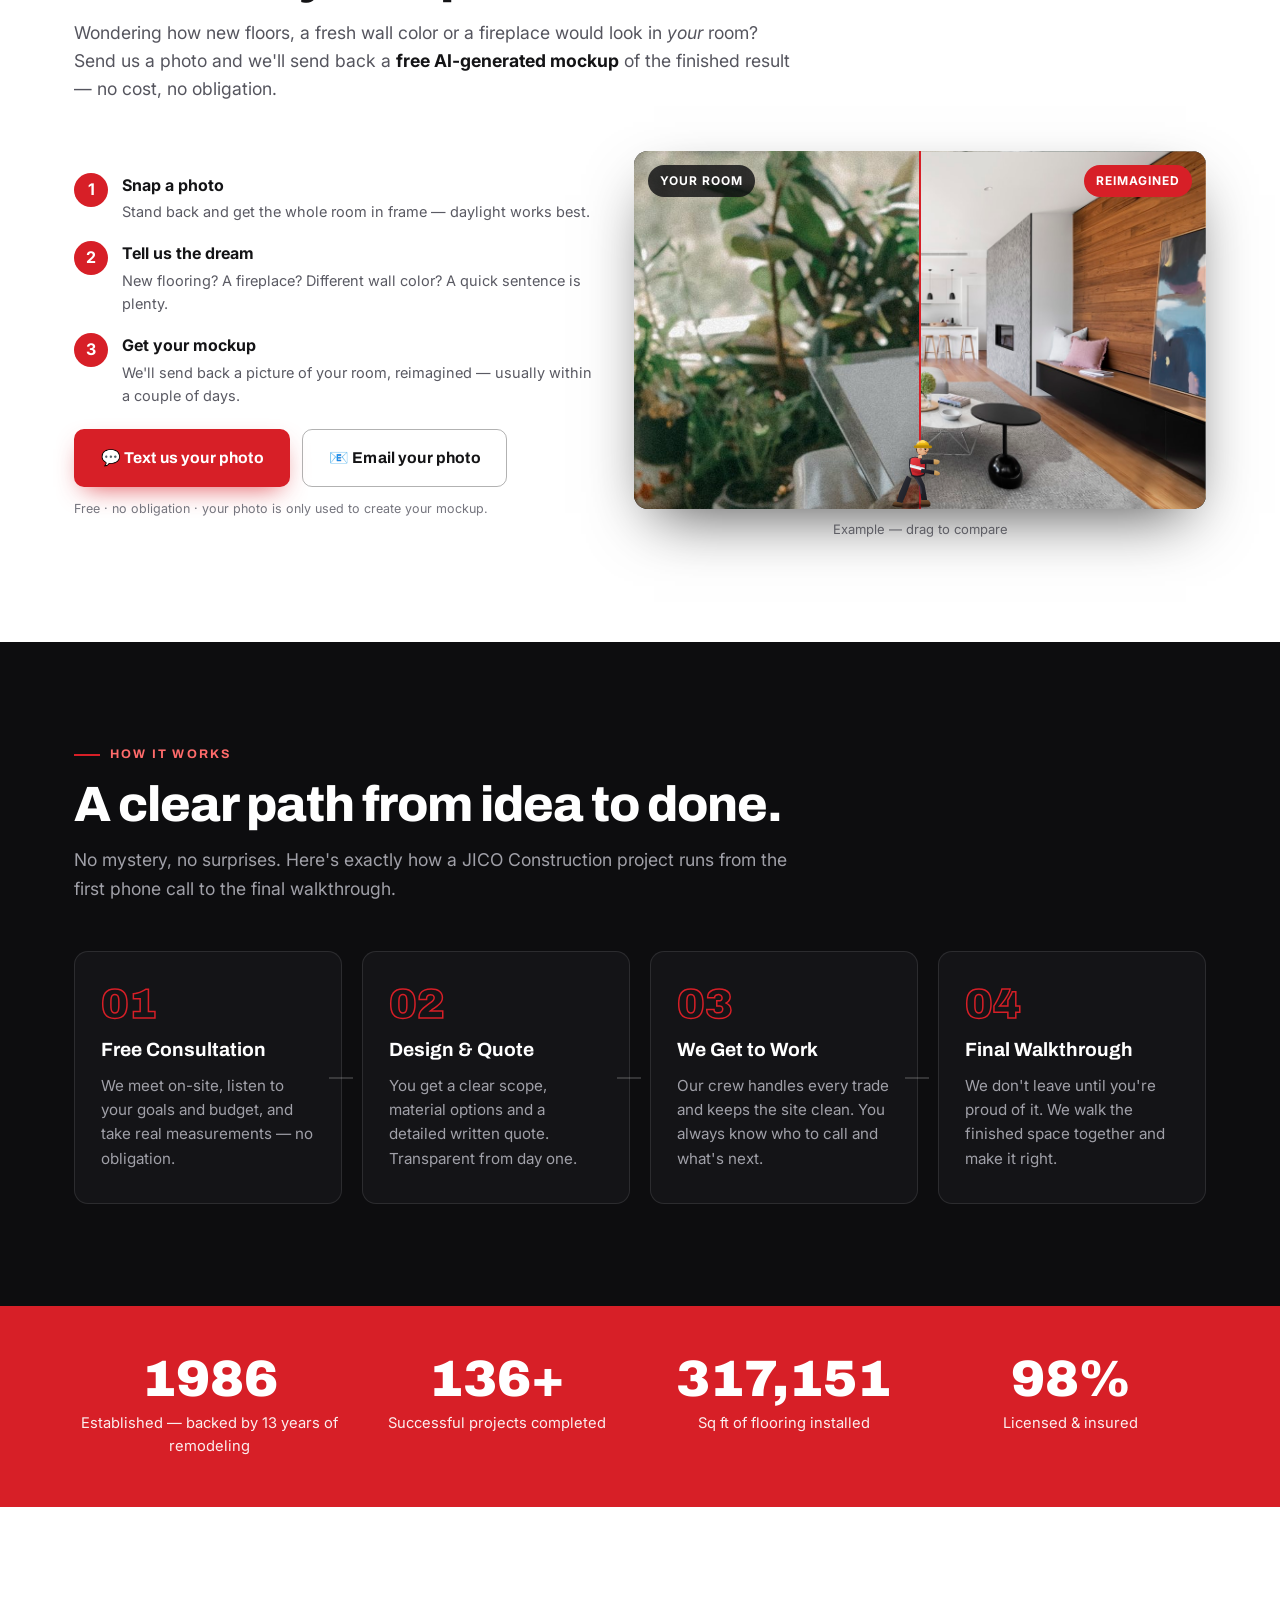
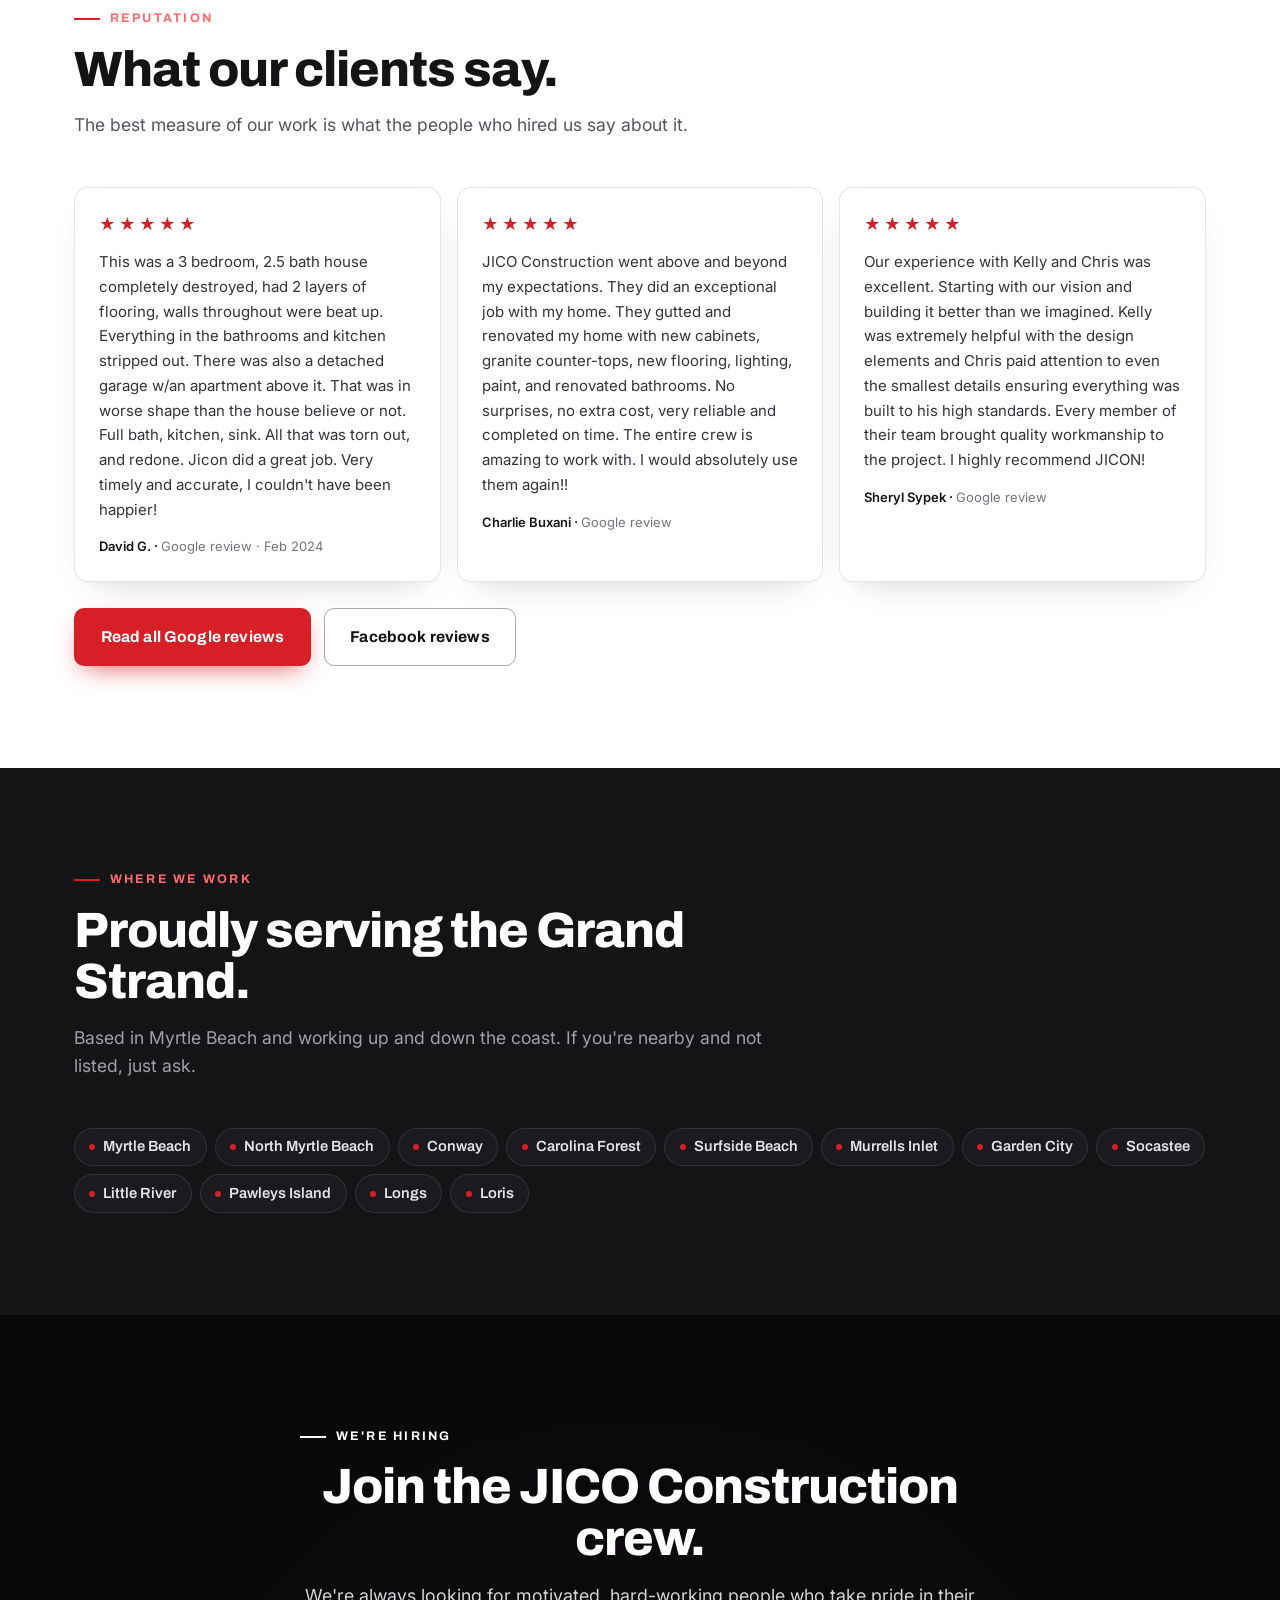
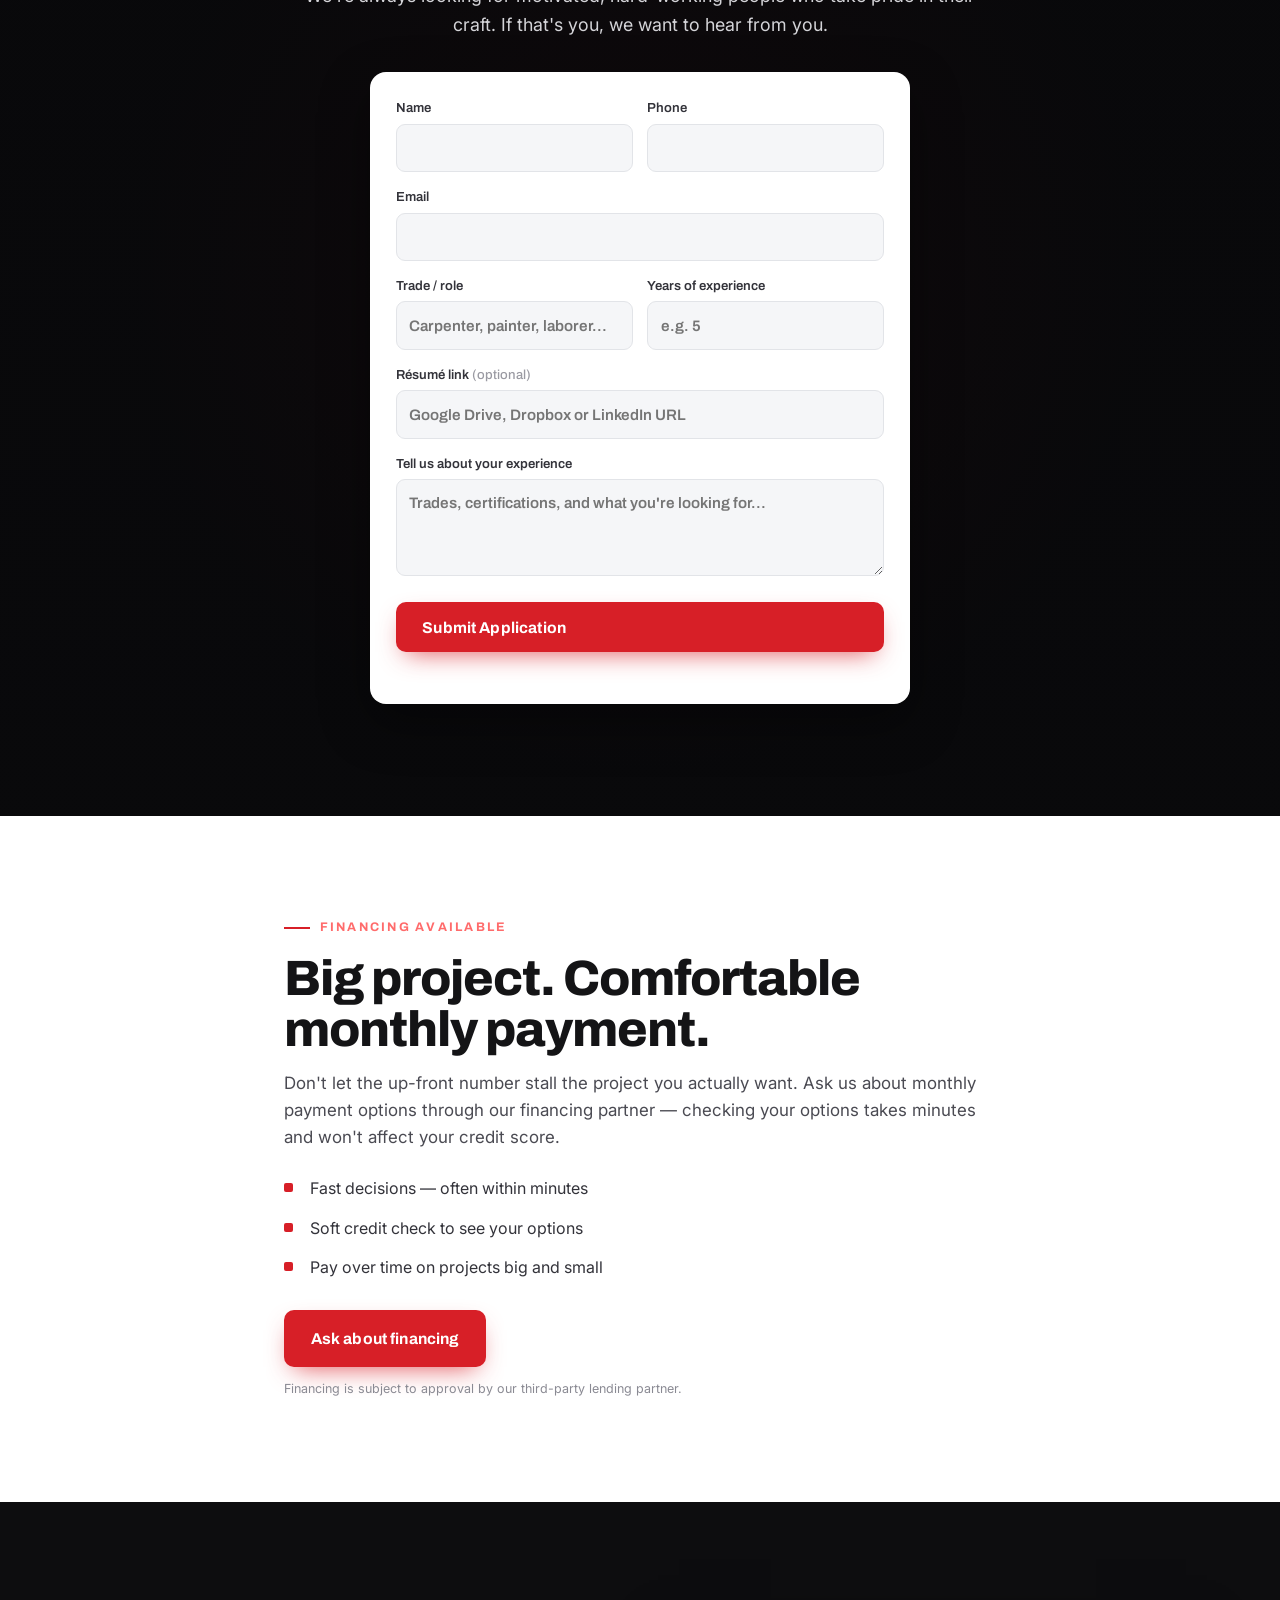
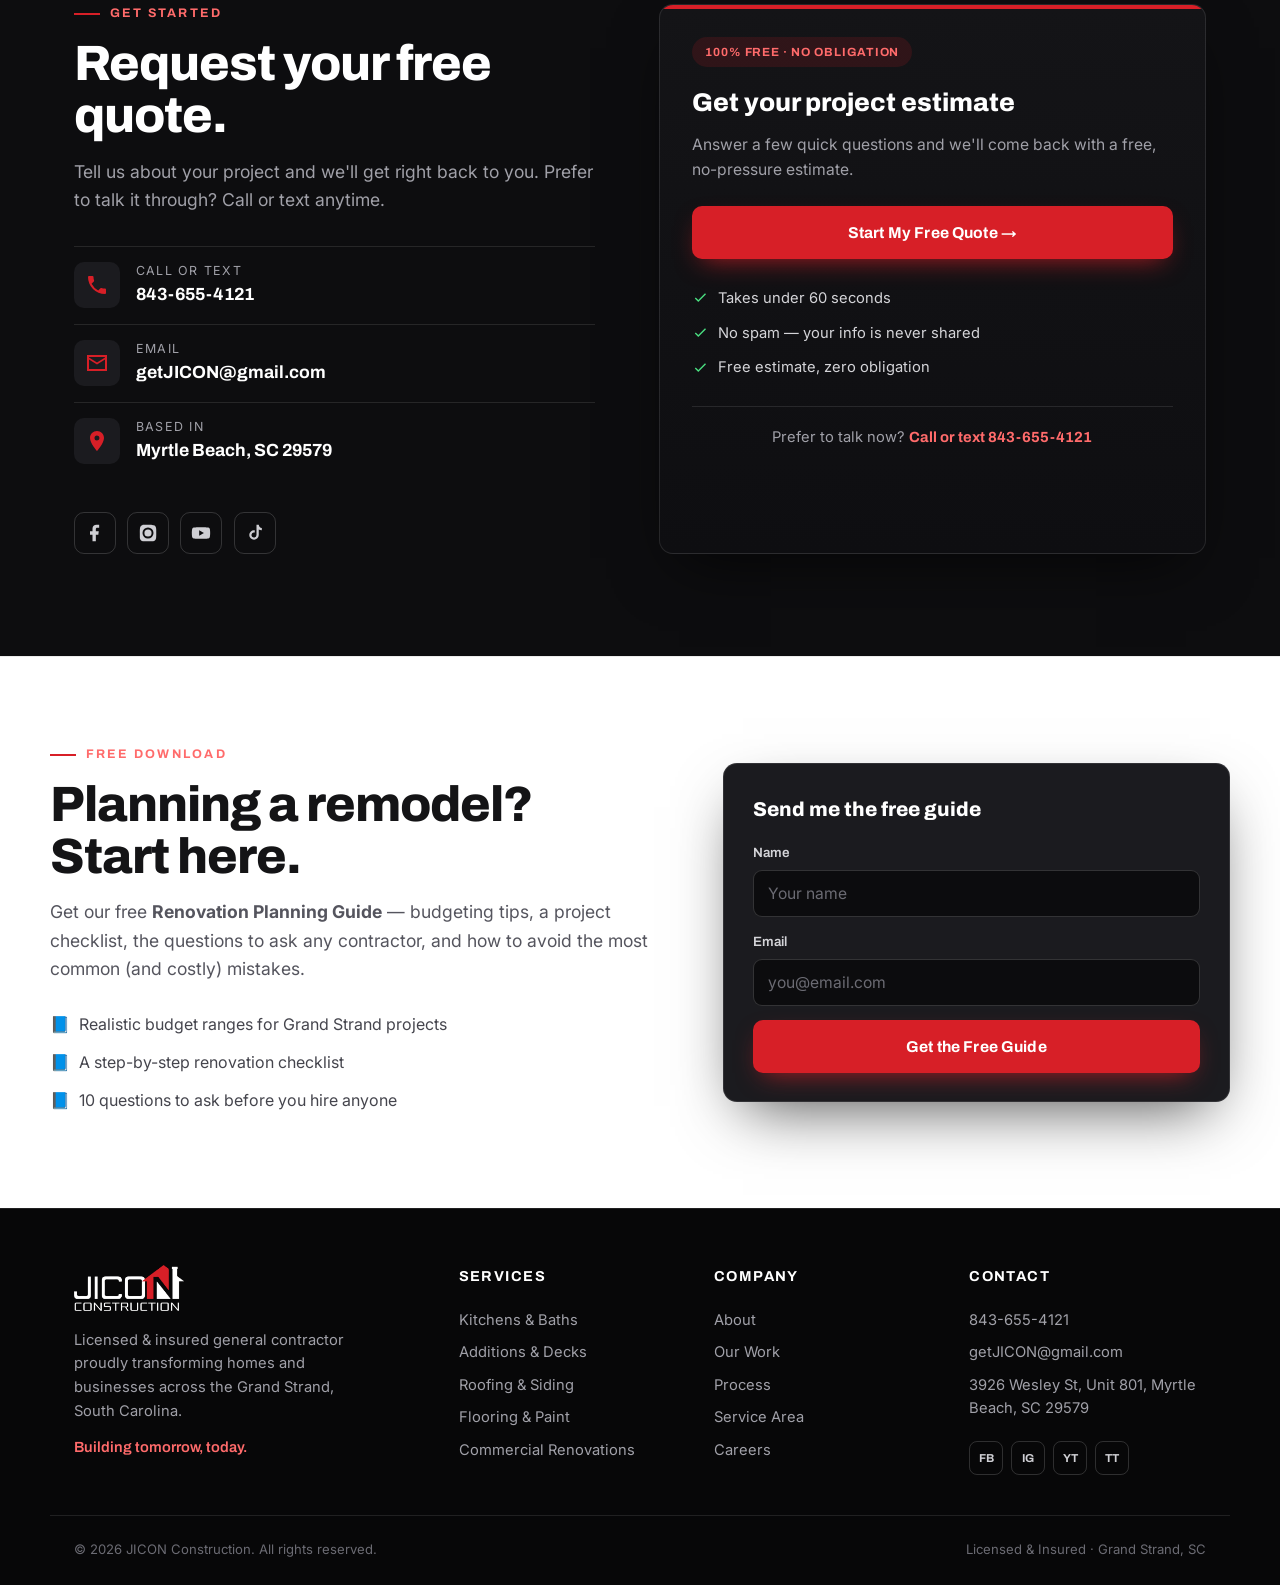
==== commit 76192d5f: "Update brand wording to JICO Construction in services, before/after caption, and process sections" ====
--- a/index.html
+++ b/index.html
@@ -137,7 +137,7 @@
     <div class="section__head">
       <p class="kicker">What we do</p>
       <h2 class="section__title">One contractor for the whole project.</h2>
-      <p class="section__lead">From a single room refresh to a full commercial build-out, JICON handles every trade in-house and manages it from first walkthrough to final cleanup — so you only have one number to call.</p>
+      <p class="section__lead">From a single room refresh to a full commercial build-out, JICO Construction handles every trade in-house and manages it from first walkthrough to final cleanup — so you only have one number to call.</p>
       <p class="section__lead">Our journey began a decade ago with a vision for revitalizing properties through acquisition, renovation and rental. Established in 2021, we've extended that expertise across the Grand Strand of South Carolina — grounded in integrity, honesty and transparency, and bringing that same dedication to every project we undertake.</p>
     </div>
 
@@ -364,7 +364,7 @@
         <p class="ba__lbl">Kitchen renovation</p>
       </div>
     </div>
-    <p class="ba__cap">Grab the crew member and drag to reveal each JICON before &amp; after.</p>
+    <p class="ba__cap">Grab the crew member and drag to reveal each JICO Construction before &amp; after.</p>
 
     <!-- Filterable stock-photo gallery removed to tighten the page. When real JICON project
          photos exist, add a gallery back here. Service keywords remain covered across the
@@ -459,7 +459,7 @@
     <div class="section__head">
       <p class="kicker">How it works</p>
       <h2 class="section__title">A clear path from idea to done.</h2>
-      <p class="section__lead">No mystery, no surprises. Here's exactly how a JICON project runs from the first phone call to the final walkthrough.</p>
+      <p class="section__lead">No mystery, no surprises. Here's exactly how a JICO Construction project runs from the first phone call to the final walkthrough.</p>
     </div>
     <ol class="steps">
       <li class="step">
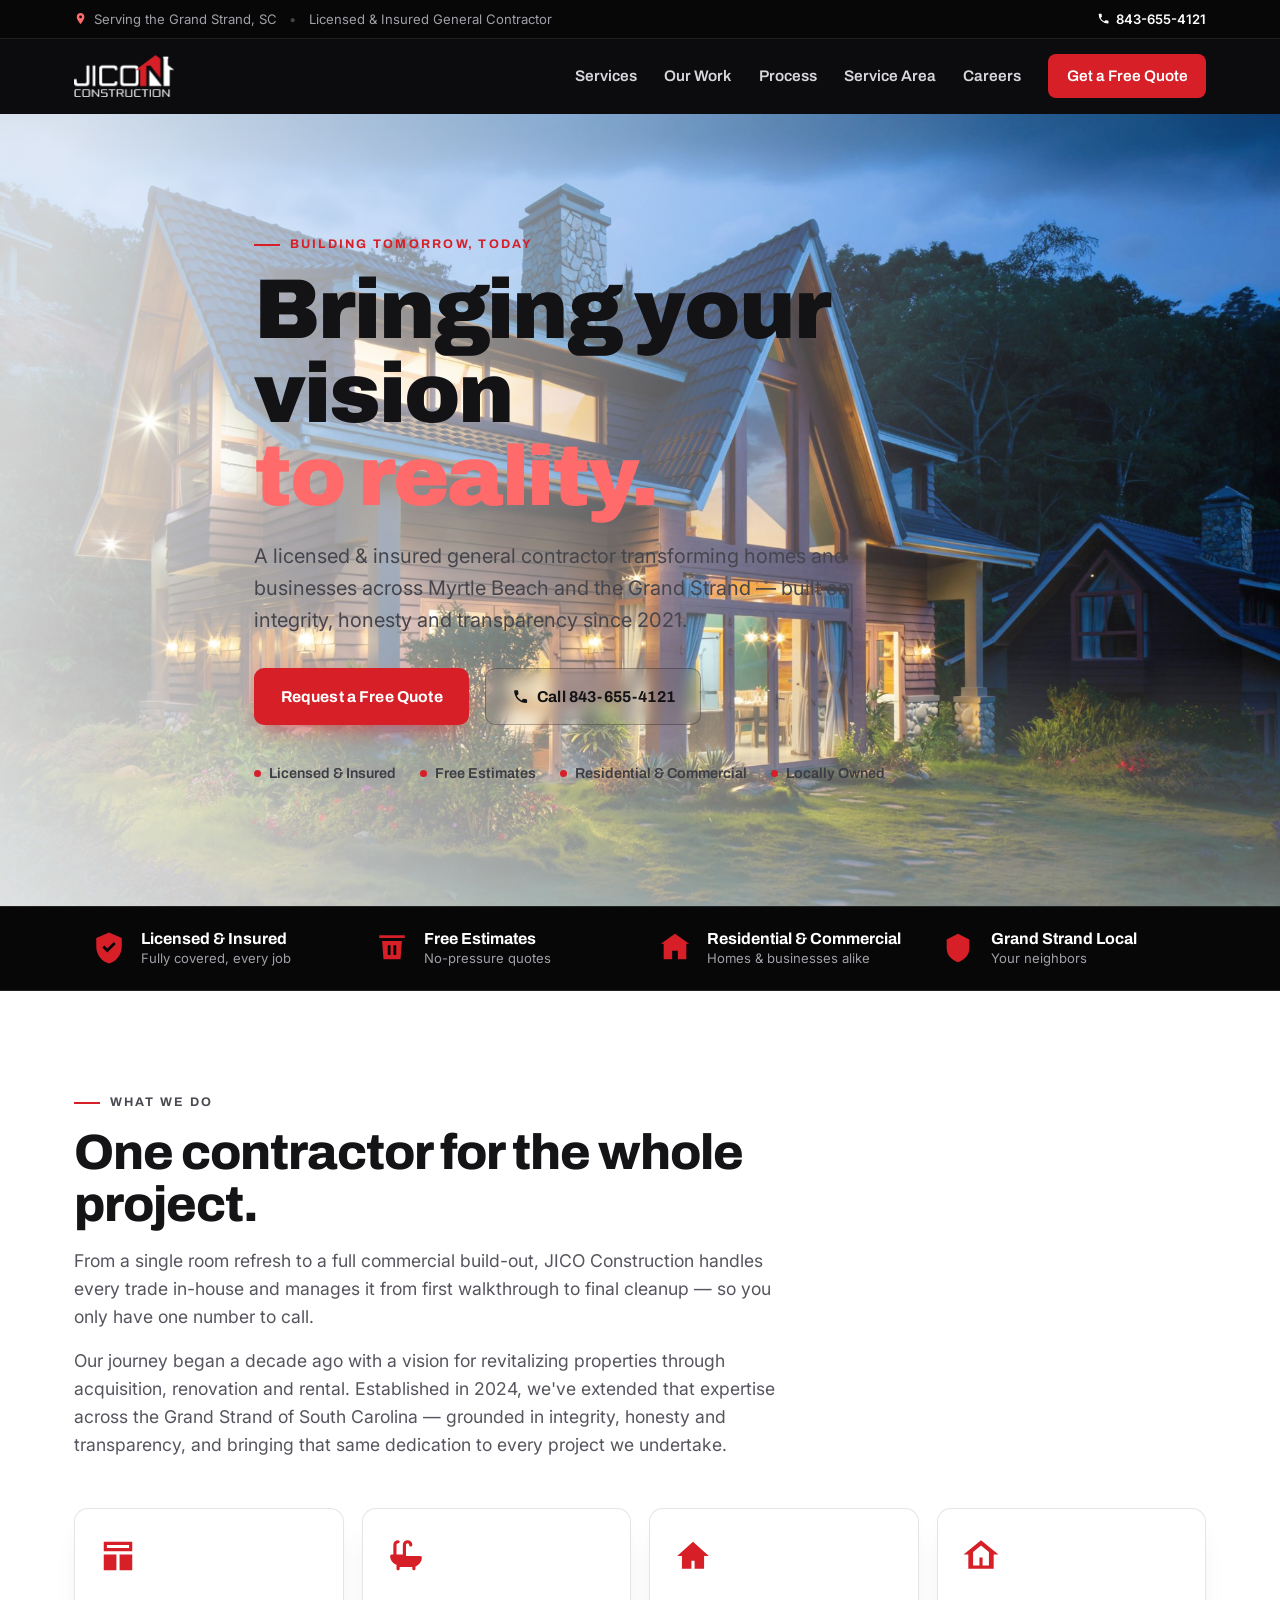
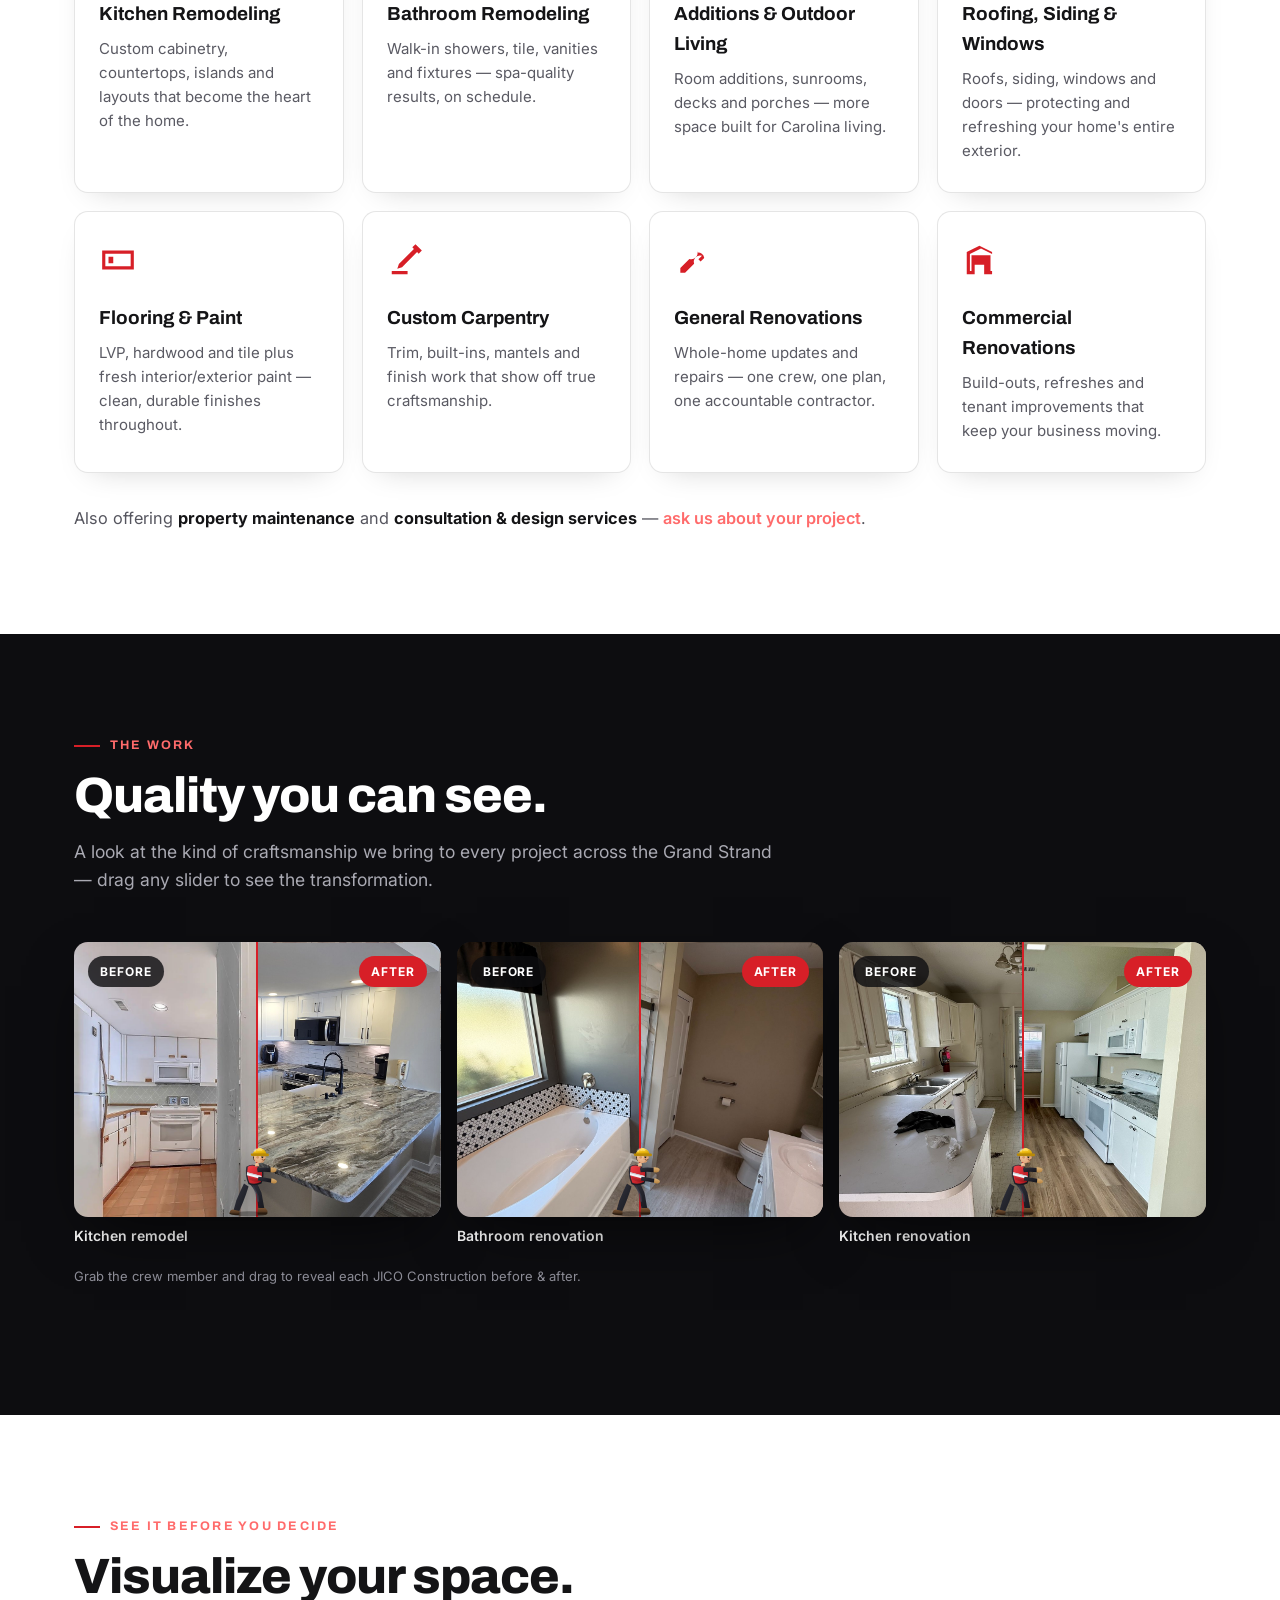
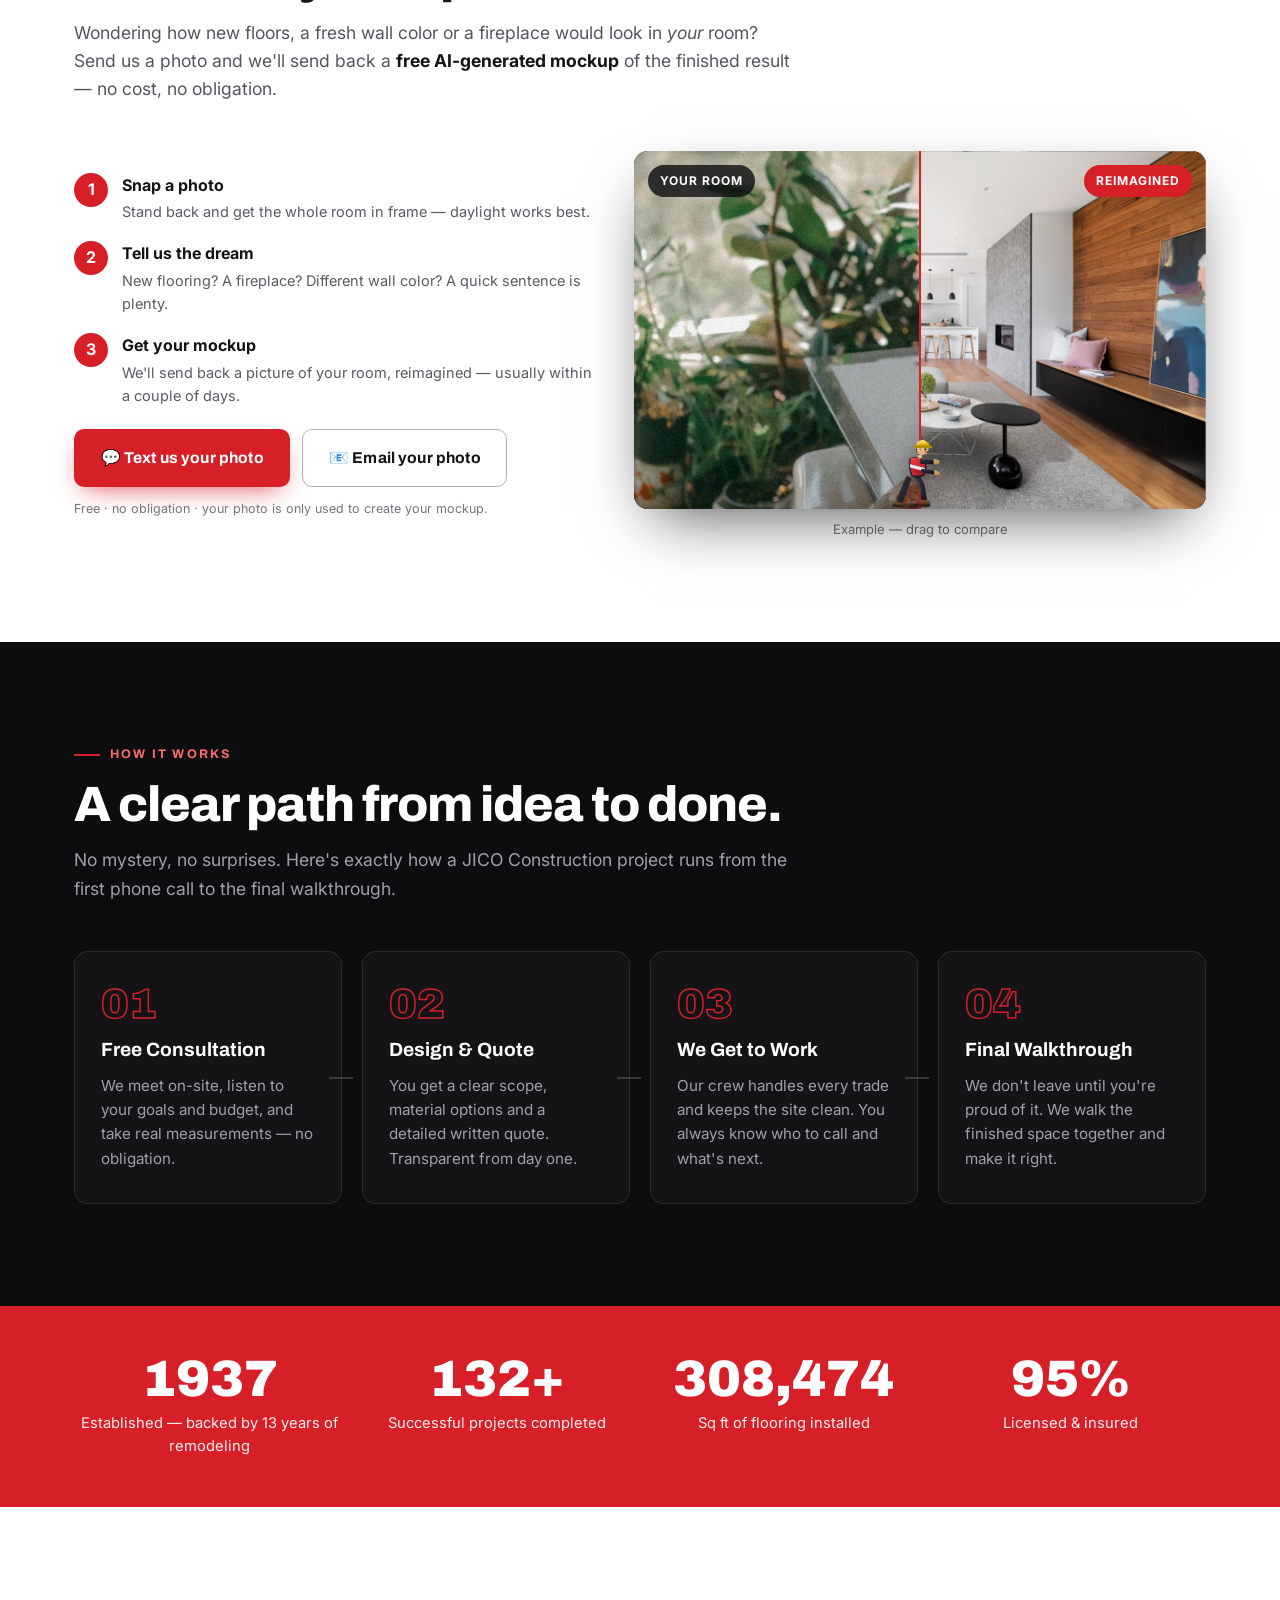
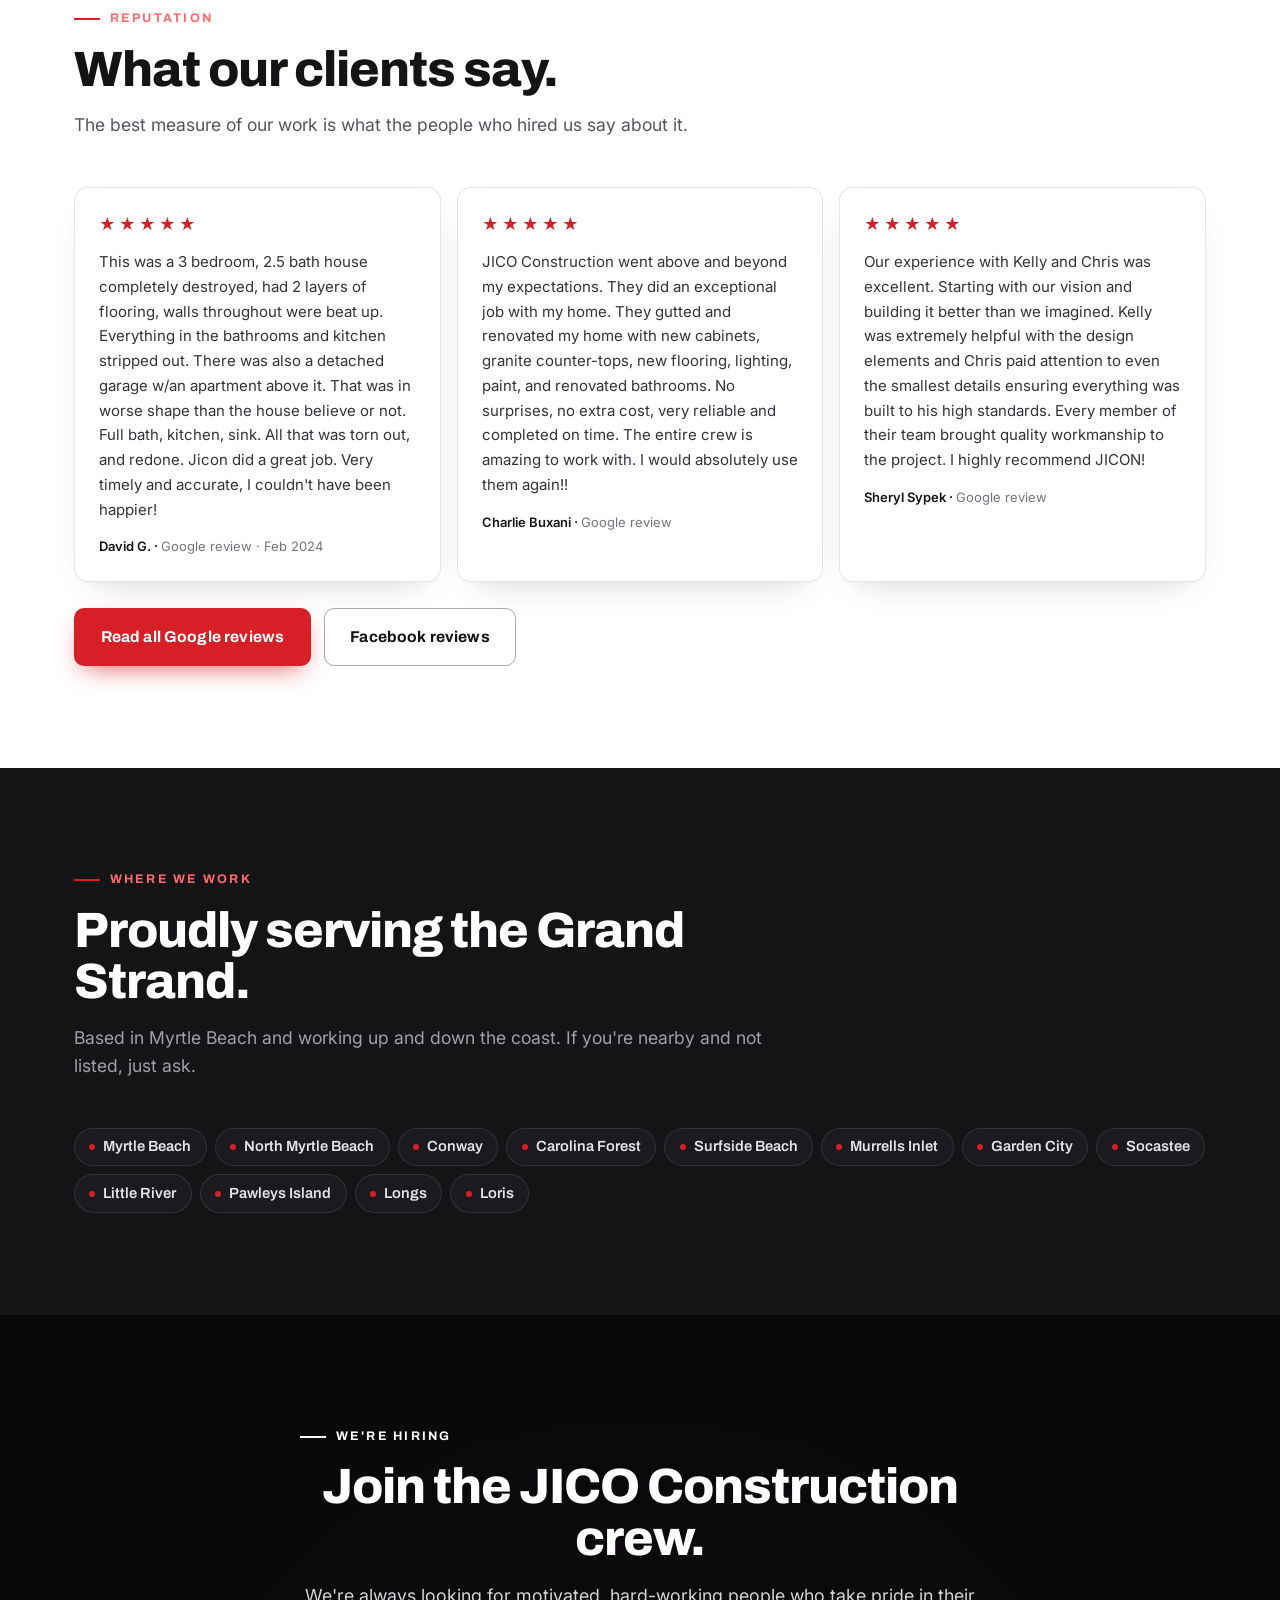
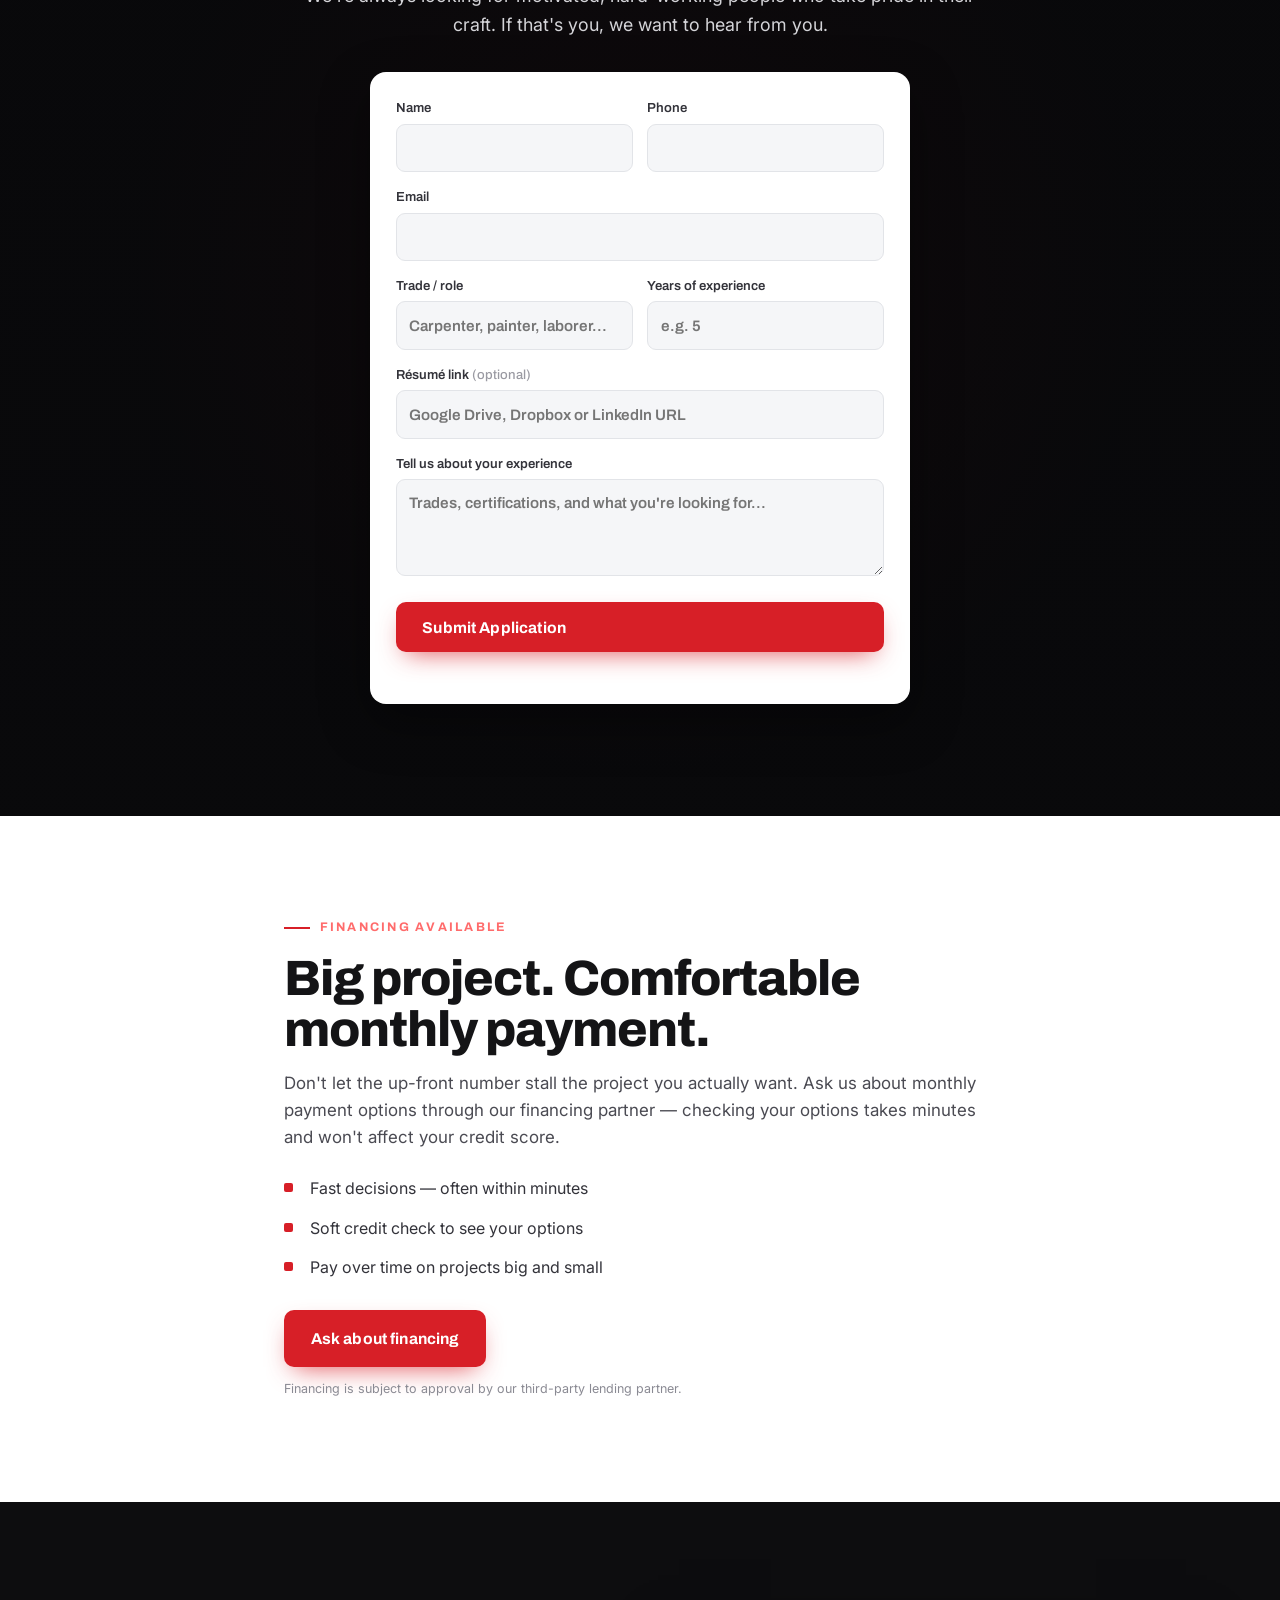
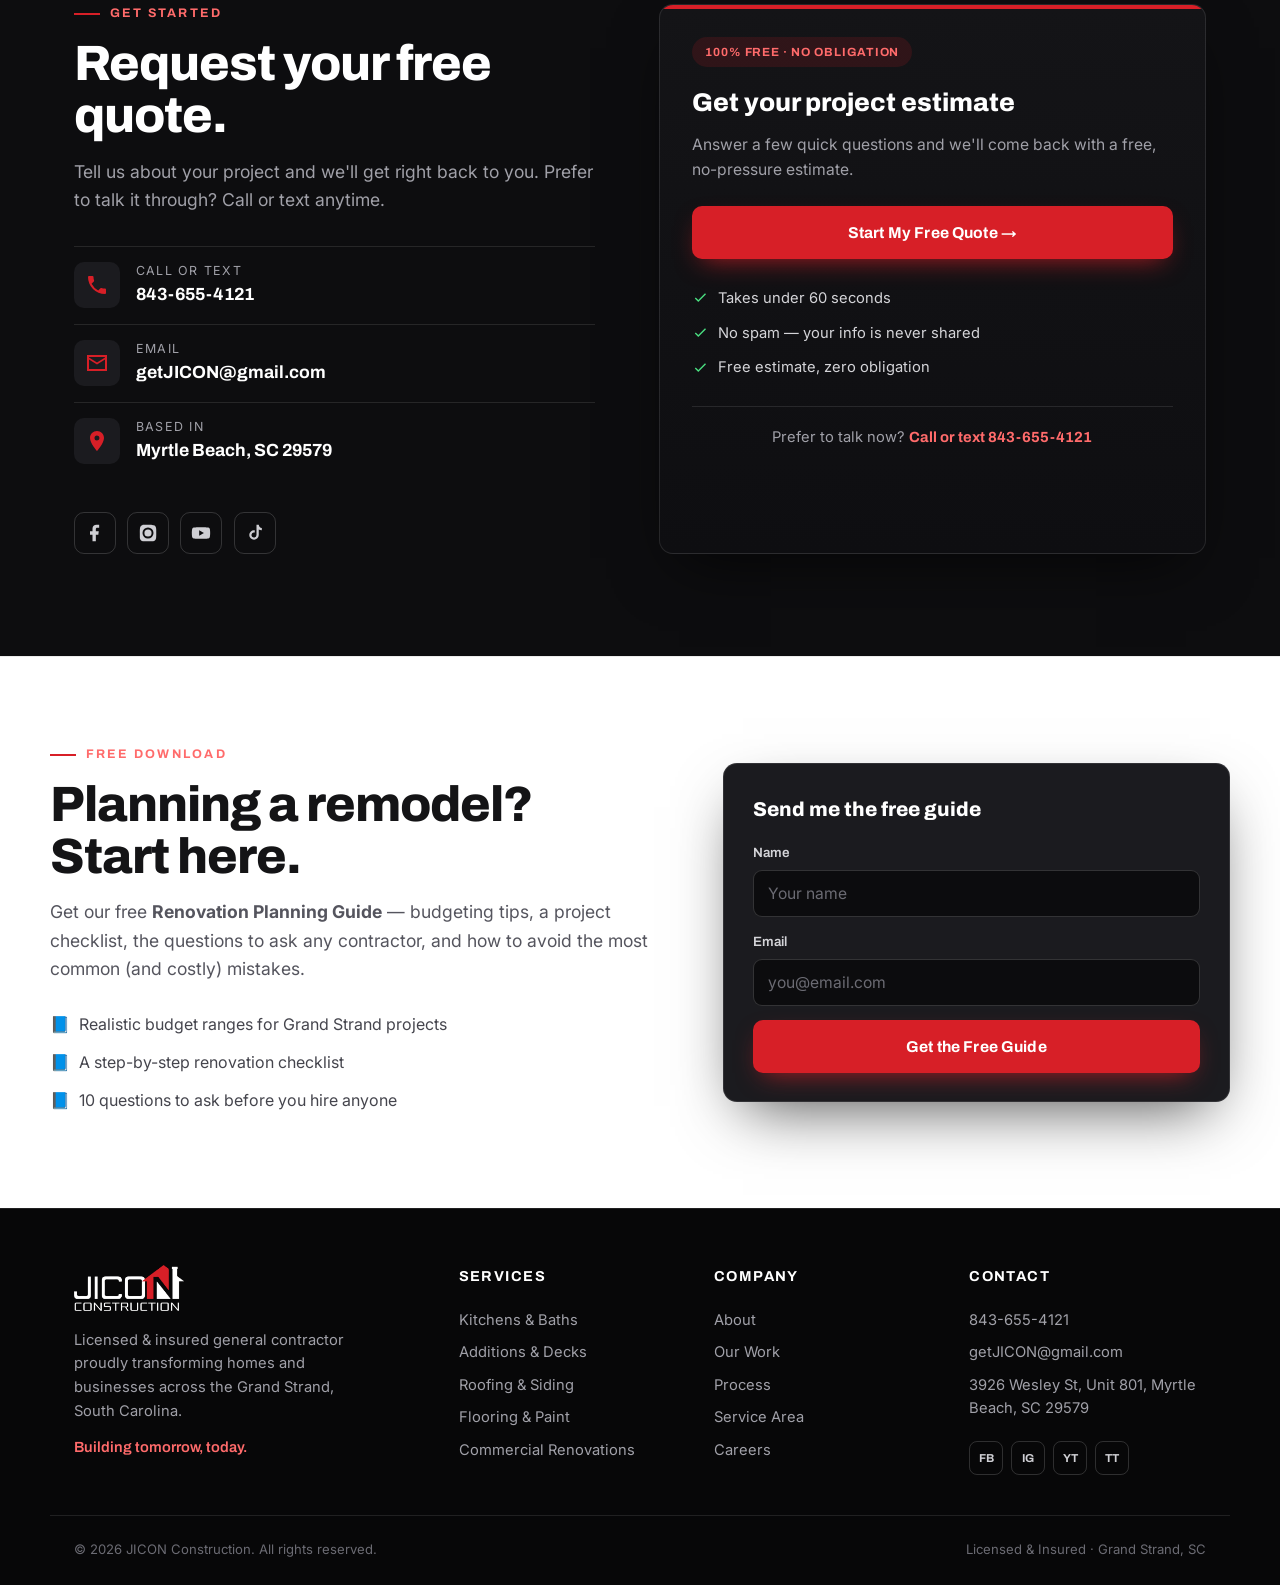
==== commit a0d51e39: "Update established year to 2024 in services intro" ====
--- a/index.html
+++ b/index.html
@@ -138,7 +138,7 @@
       <p class="kicker">What we do</p>
       <h2 class="section__title">One contractor for the whole project.</h2>
       <p class="section__lead">From a single room refresh to a full commercial build-out, JICO Construction handles every trade in-house and manages it from first walkthrough to final cleanup — so you only have one number to call.</p>
-      <p class="section__lead">Our journey began a decade ago with a vision for revitalizing properties through acquisition, renovation and rental. Established in 2021, we've extended that expertise across the Grand Strand of South Carolina — grounded in integrity, honesty and transparency, and bringing that same dedication to every project we undertake.</p>
+      <p class="section__lead">Our journey began a decade ago with a vision for revitalizing properties through acquisition, renovation and rental. Established in 2024, we've extended that expertise across the Grand Strand of South Carolina — grounded in integrity, honesty and transparency, and bringing that same dedication to every project we undertake.</p>
     </div>
 
     <div class="svc-grid">
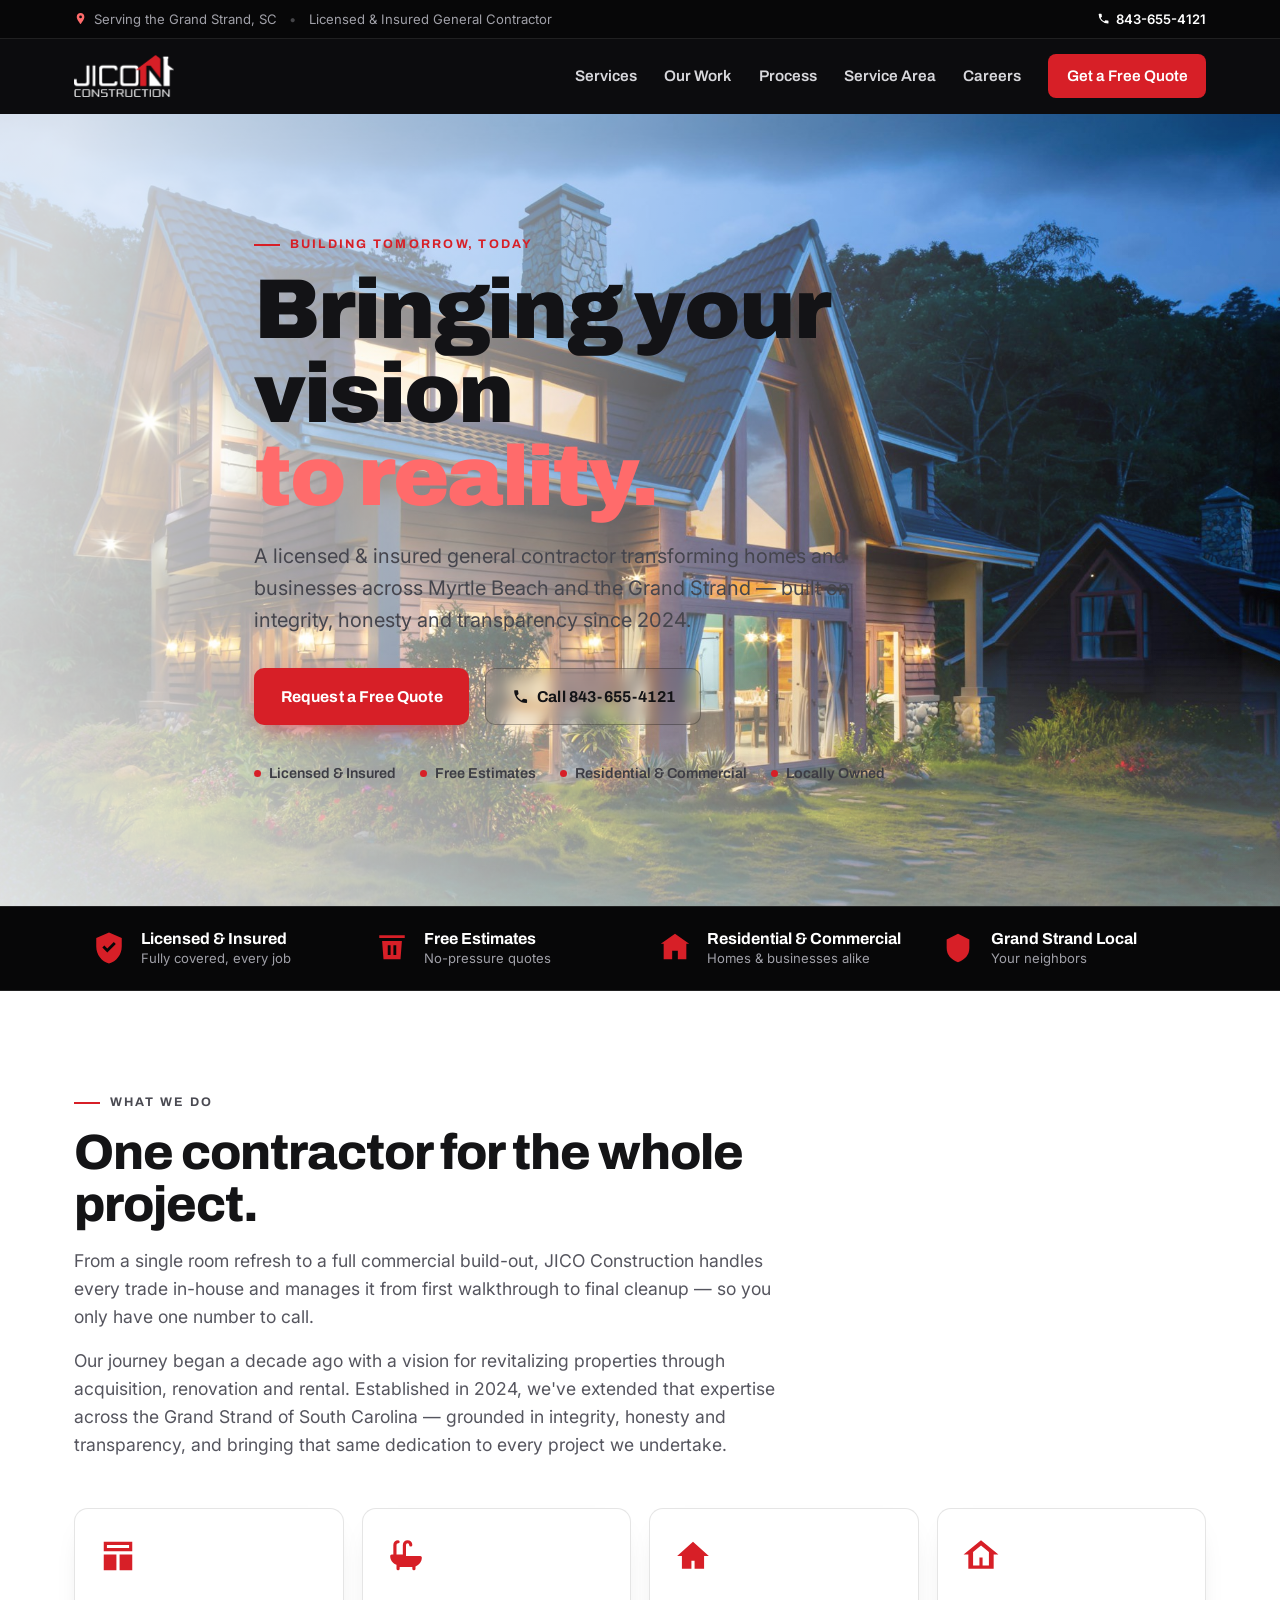
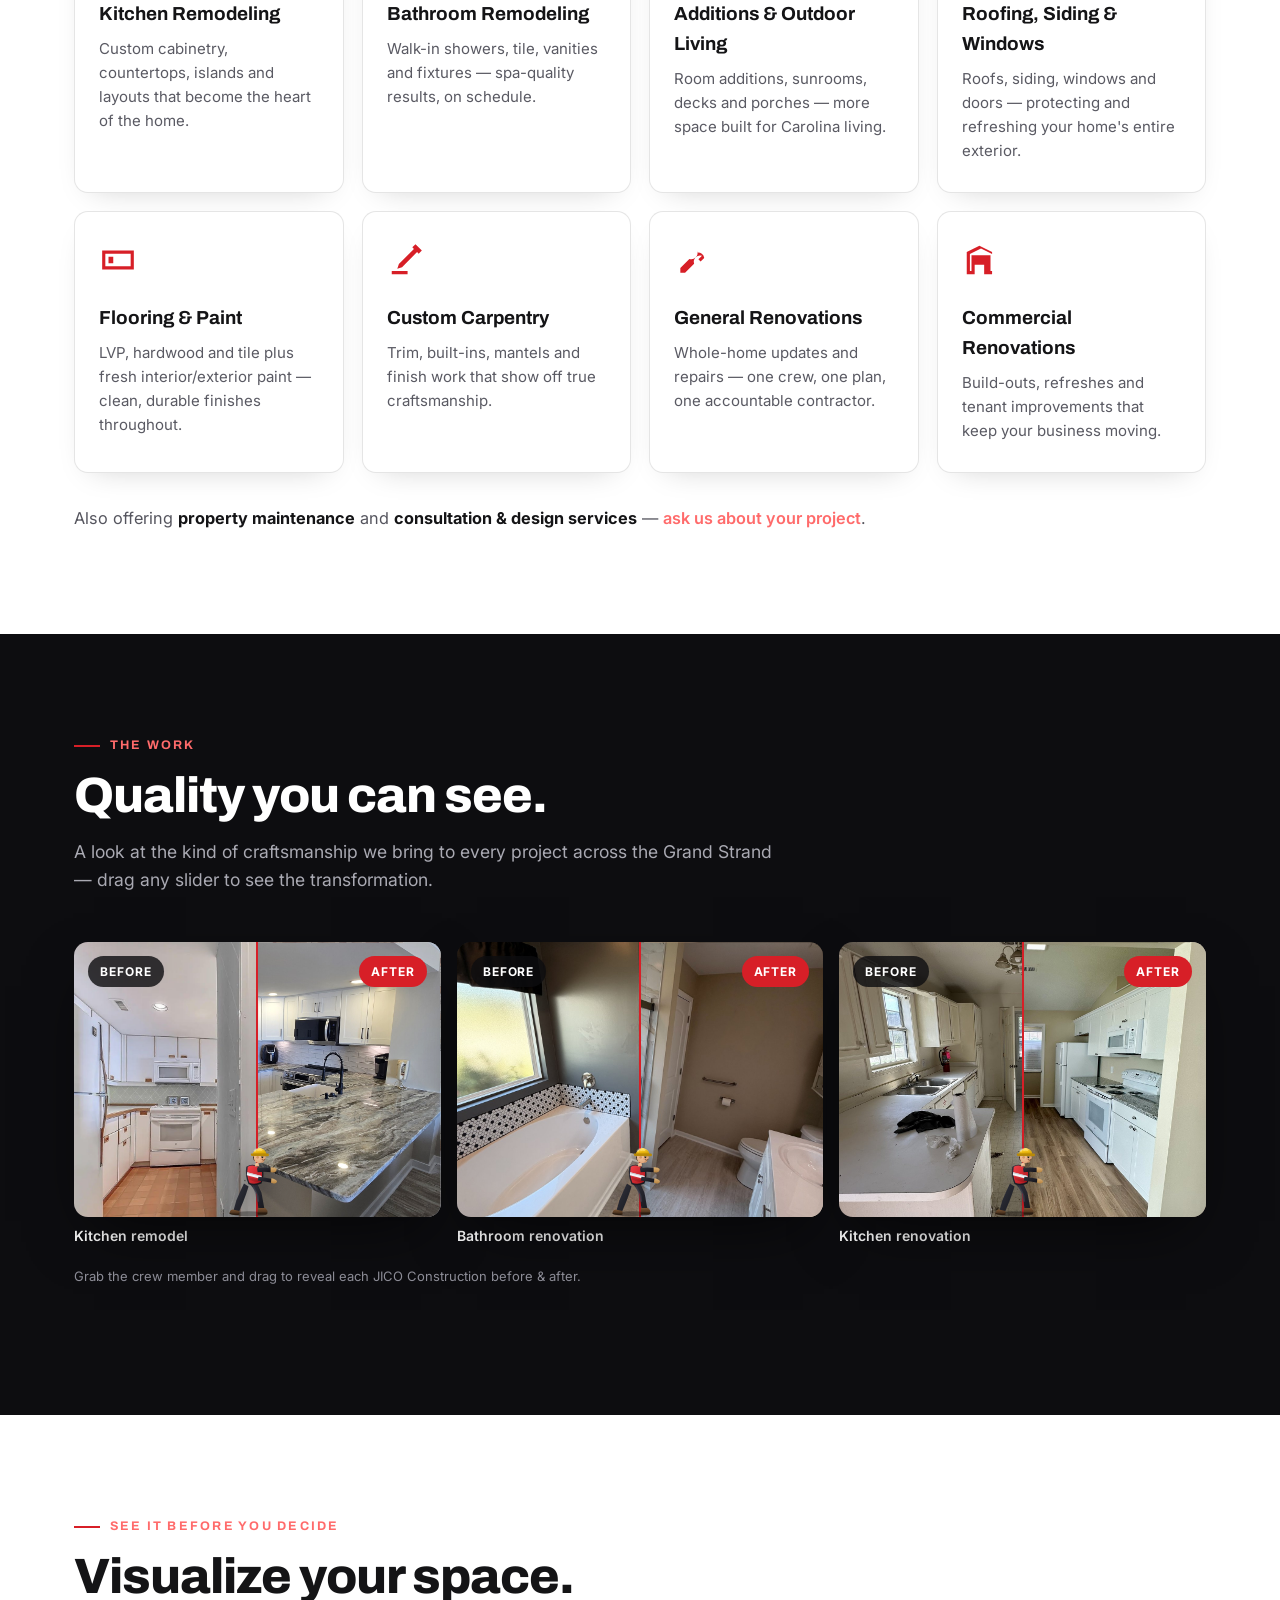
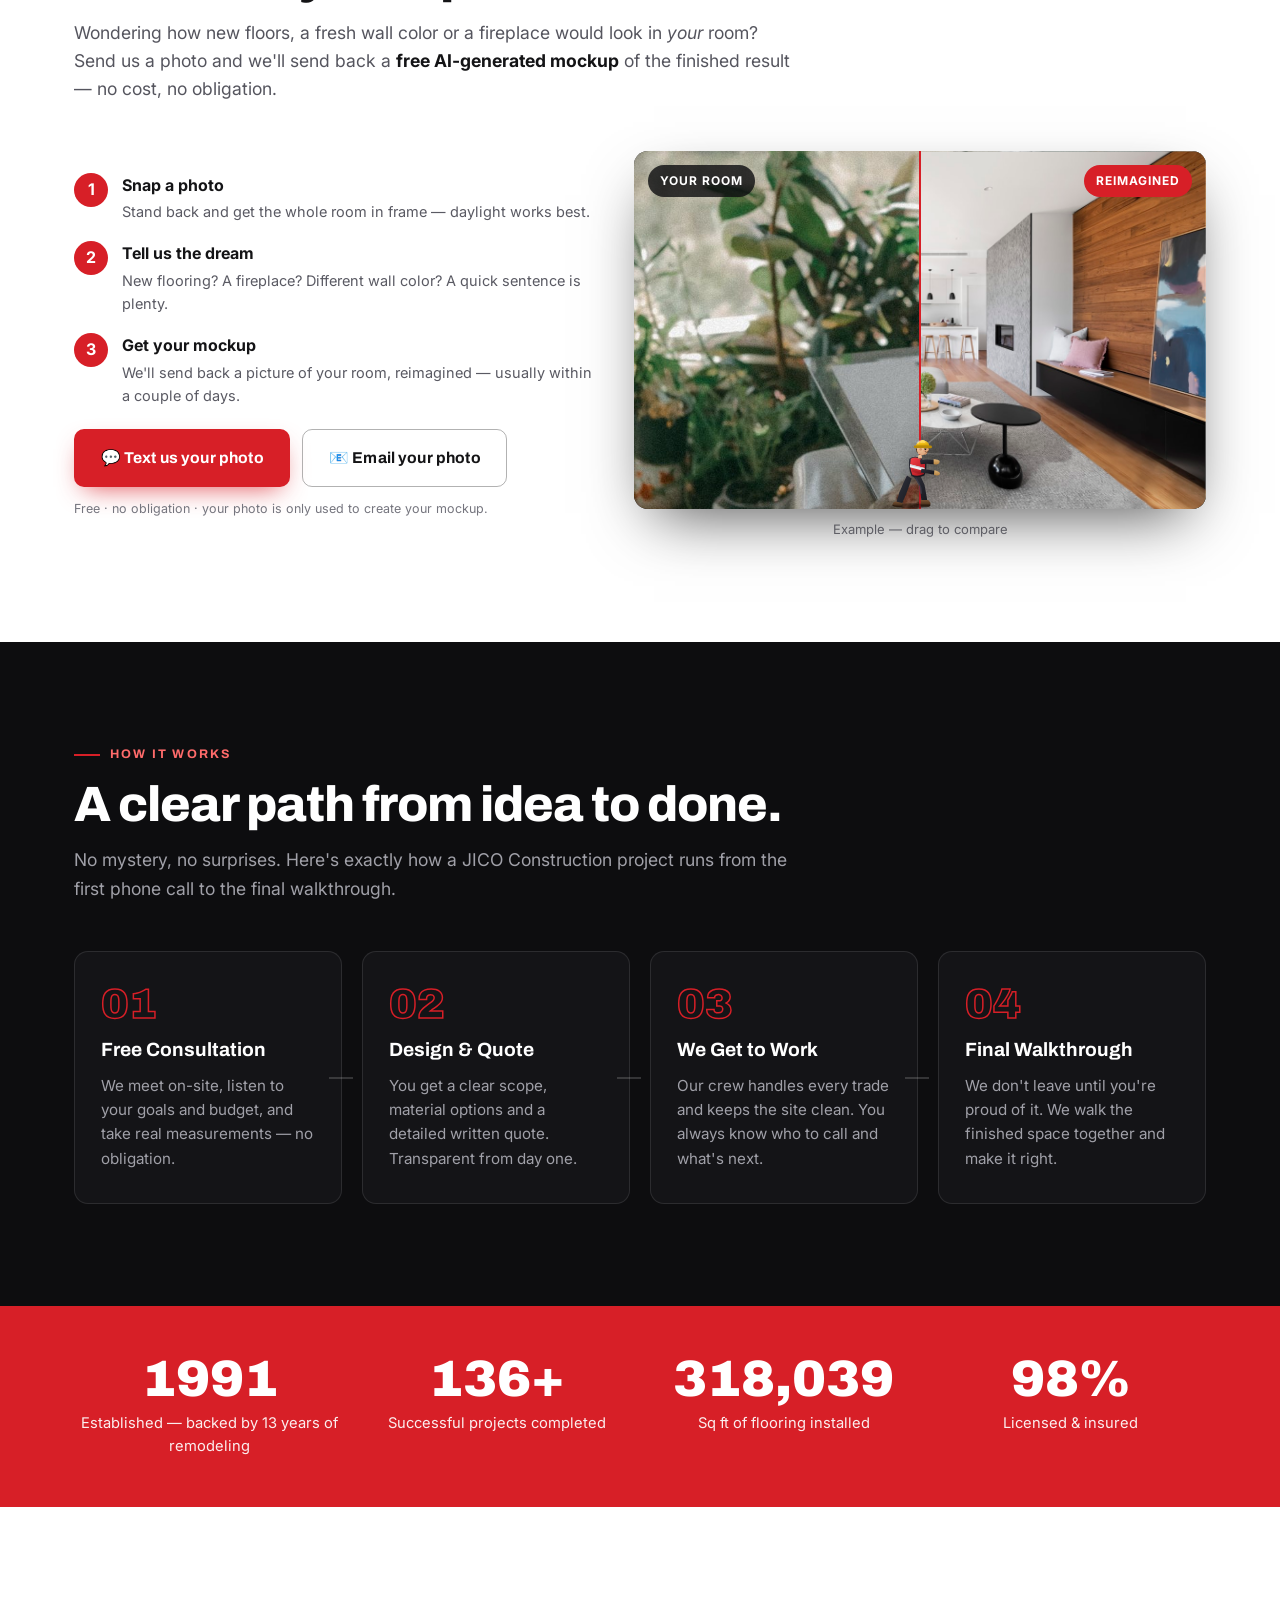
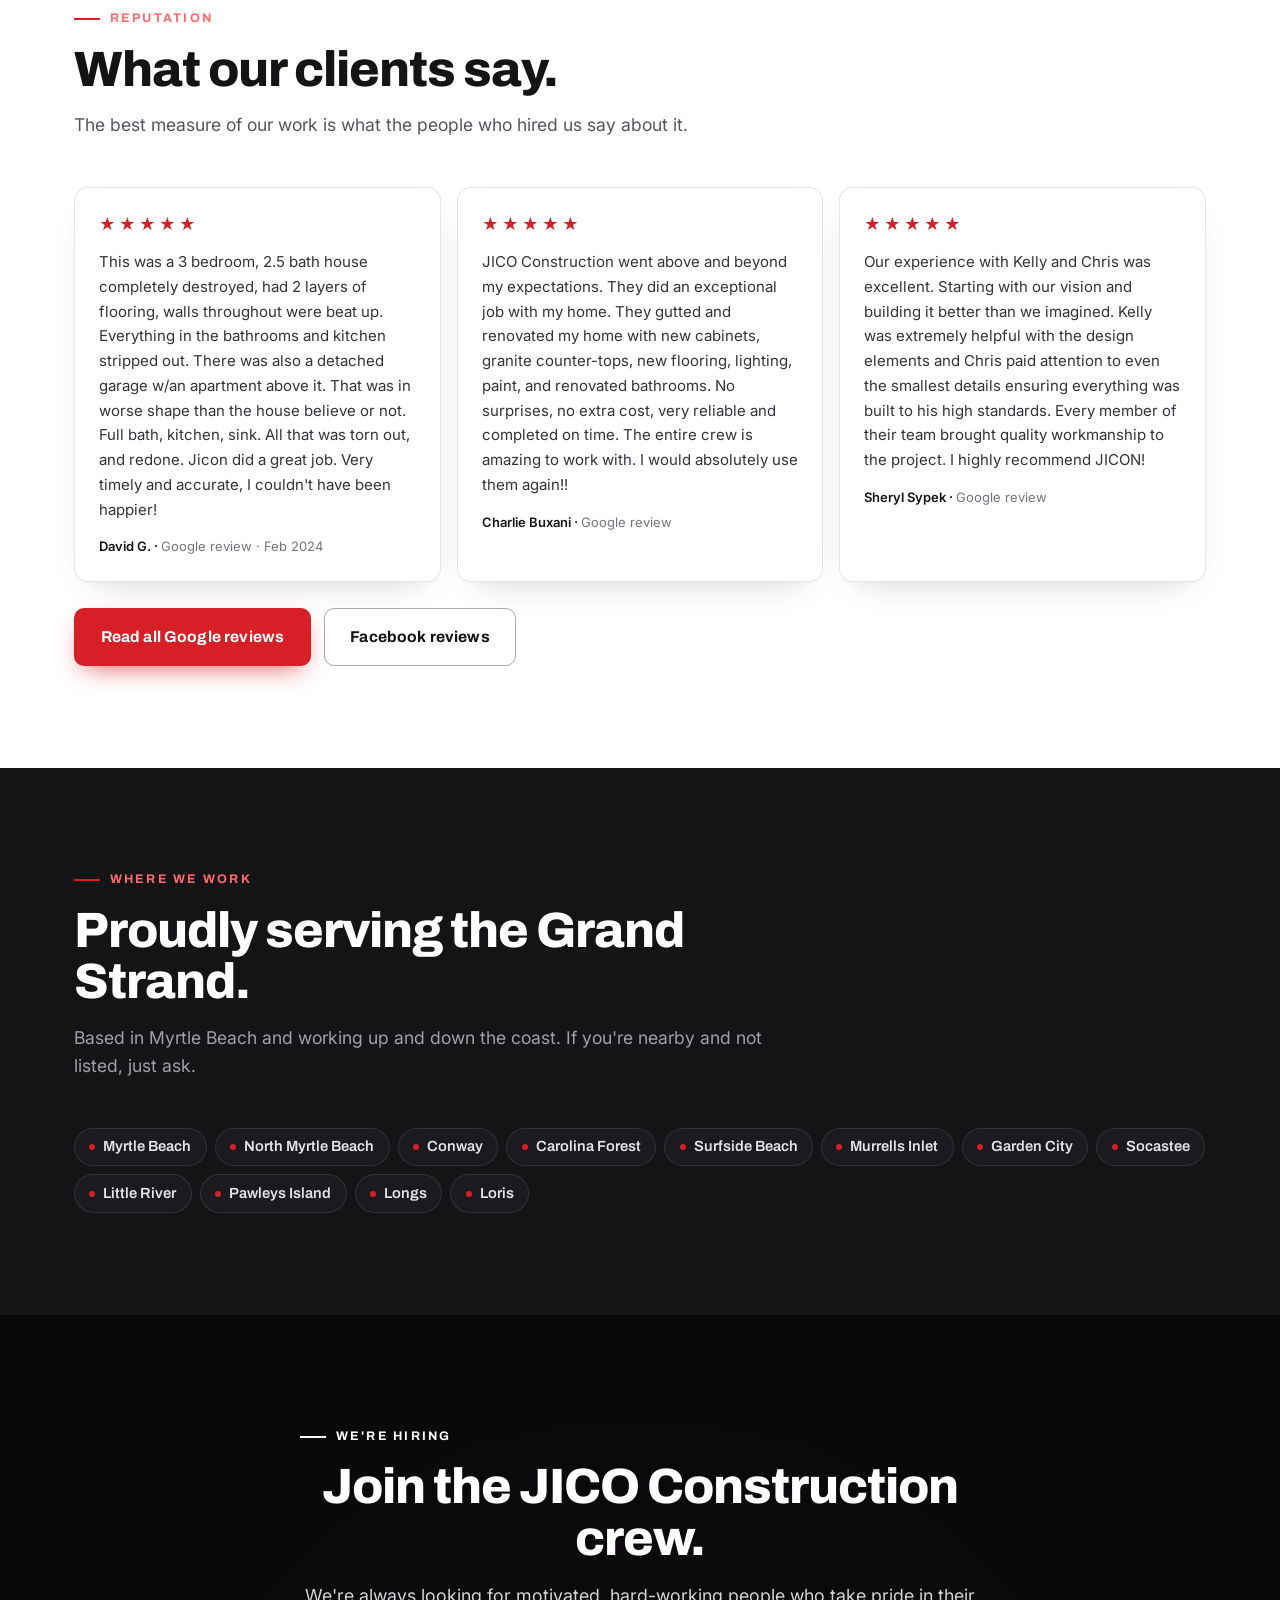
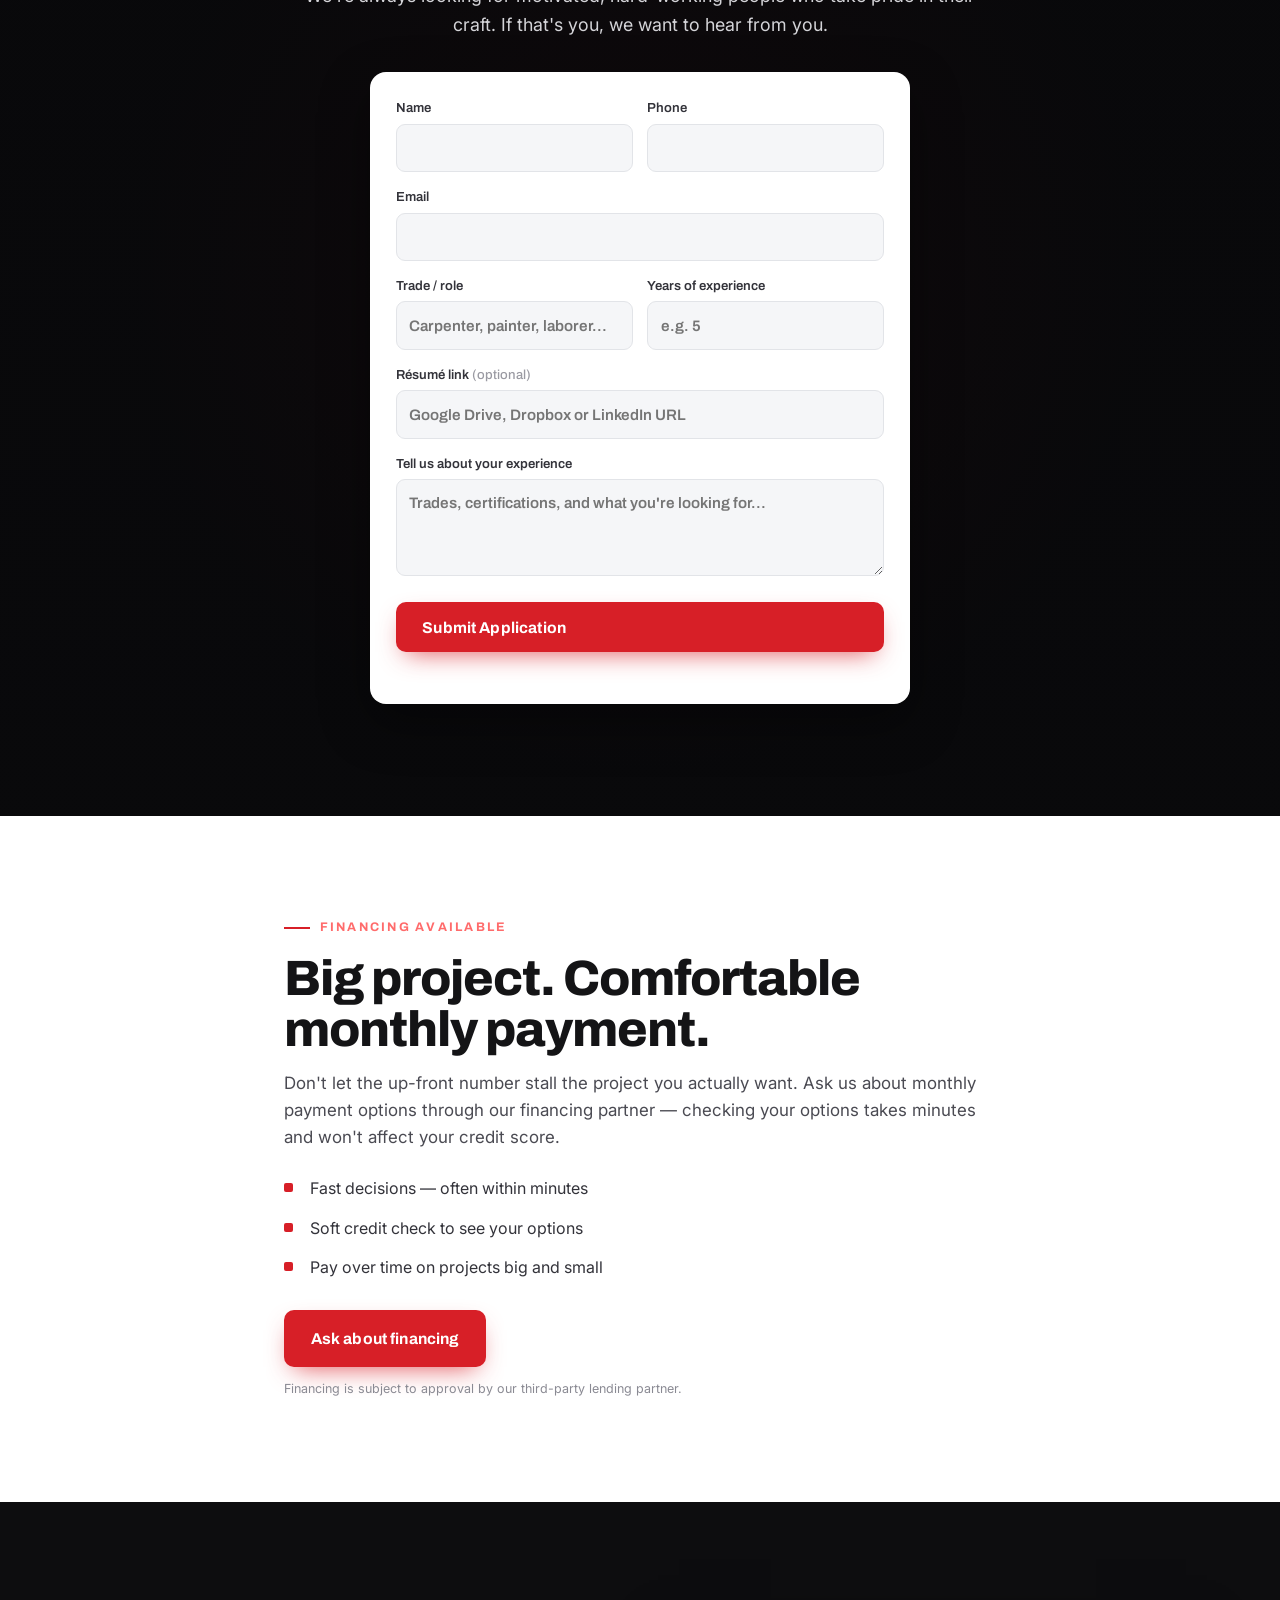
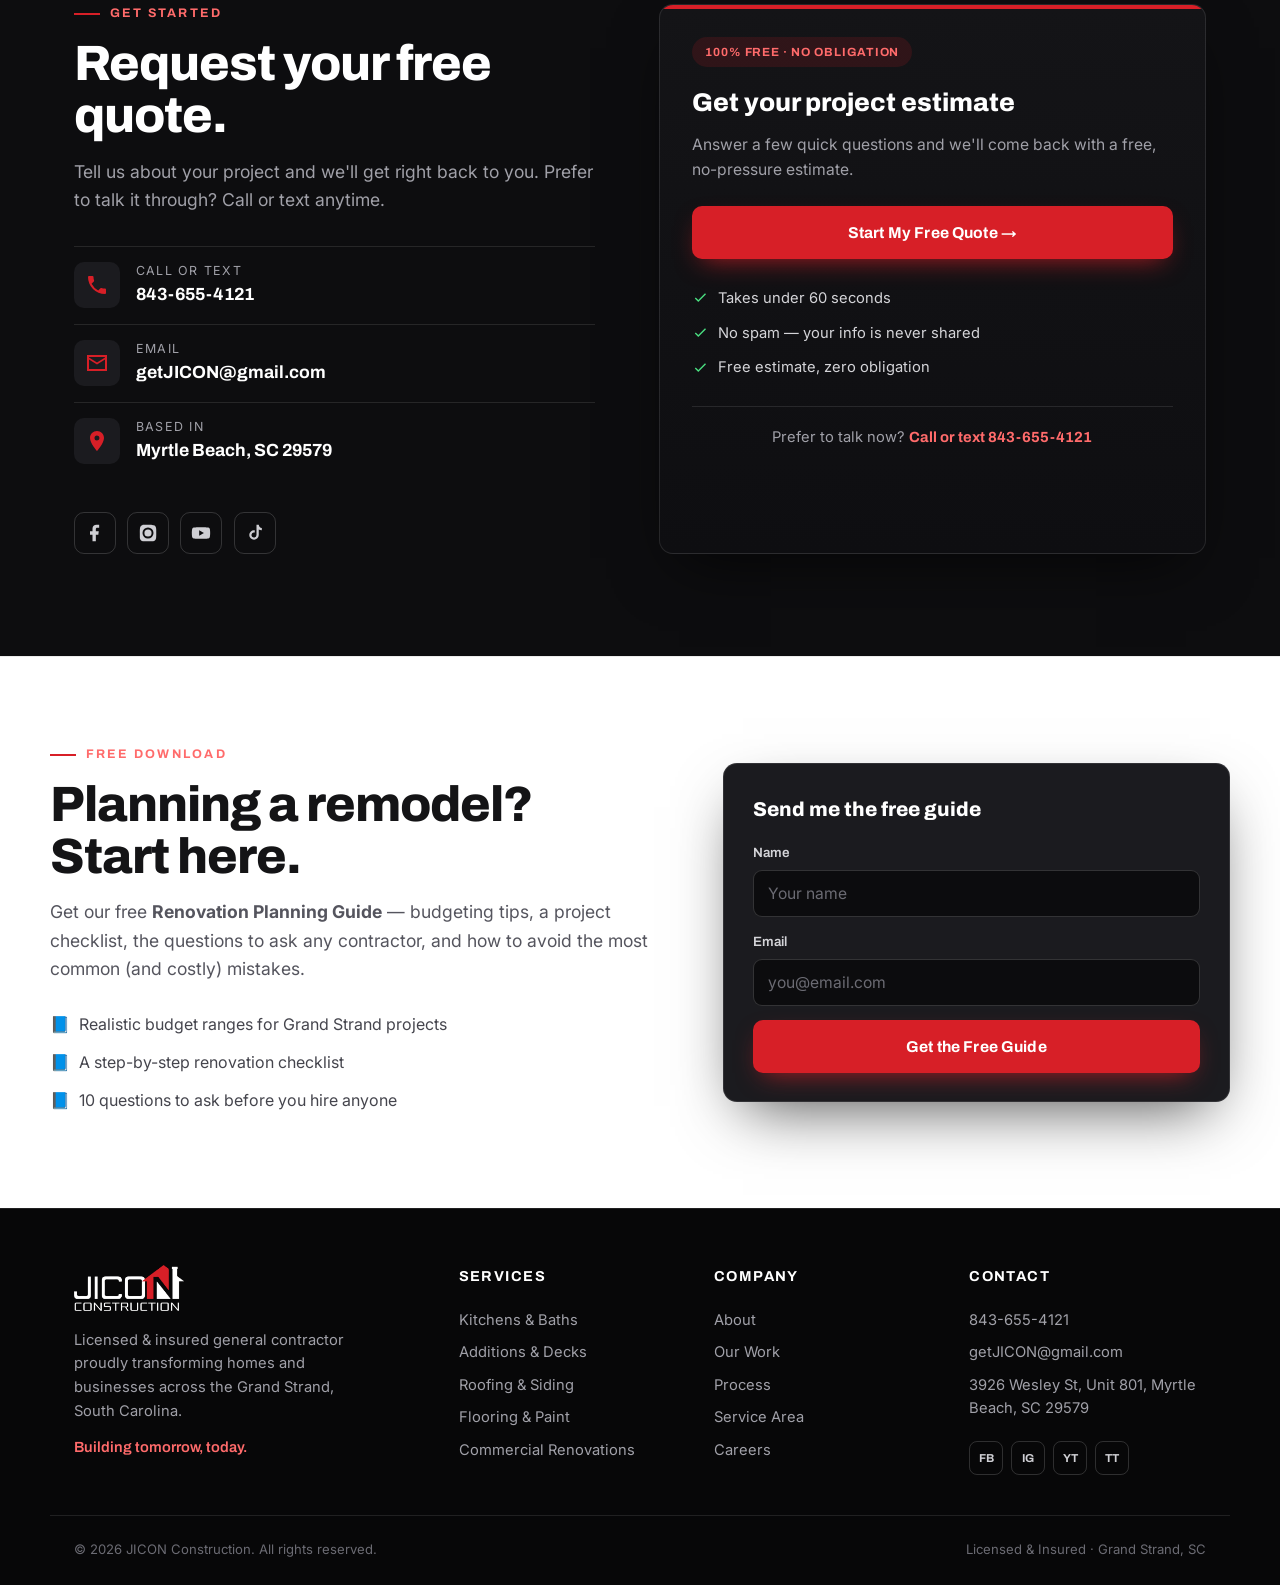
==== commit fc0a5af0: "Update hero tagline year to 2024" ====
--- a/index.html
+++ b/index.html
@@ -107,7 +107,7 @@
   <div class="wrap hero__in">
     <p class="kicker kicker--light">Building tomorrow, today</p>
     <h1 class="hero__title">Bringing your vision<br><span class="red">to reality.</span></h1>
-    <p class="hero__sub">A licensed &amp; insured general contractor transforming homes and businesses across Myrtle Beach and the Grand Strand — built on integrity, honesty and transparency since 2021.</p>
+    <p class="hero__sub">A licensed &amp; insured general contractor transforming homes and businesses across Myrtle Beach and the Grand Strand — built on integrity, honesty and transparency since 2024.</p>
     <div class="hero__cta">
       <a href="#contact" class="btn btn--red" data-quote="hero">Request a Free Quote</a>
       <a href="tel:+18436554121" class="btn btn--ghost"><svg class="ic" viewBox="0 0 24 24"><path d="M6.6 10.8a15.5 15.5 0 0 0 6.6 6.6l2.2-2.2a1 1 0 0 1 1-.24 11.4 11.4 0 0 0 3.6.58 1 1 0 0 1 1 1V20a1 1 0 0 1-1 1A17 17 0 0 1 3 4a1 1 0 0 1 1-1h3.5a1 1 0 0 1 1 1 11.4 11.4 0 0 0 .58 3.6 1 1 0 0 1-.25 1z"/></svg> Call 843-655-4121</a>
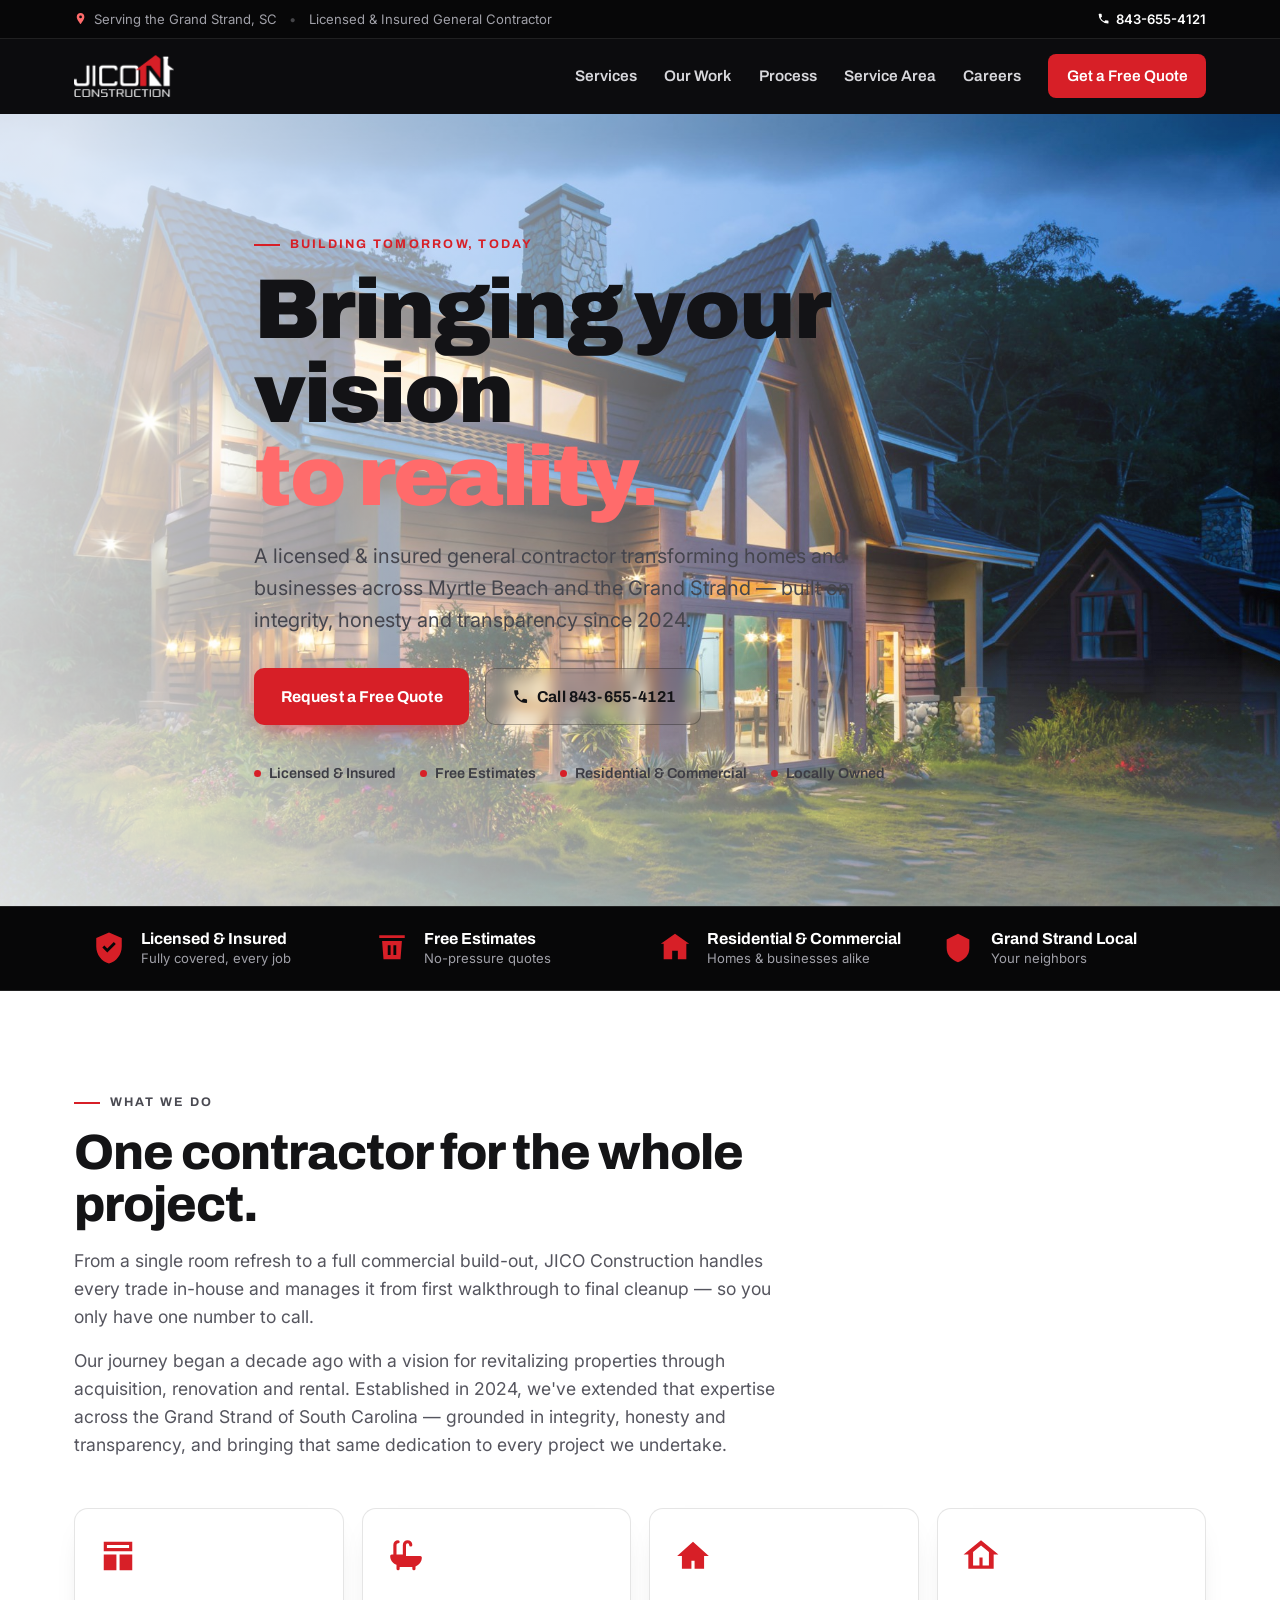
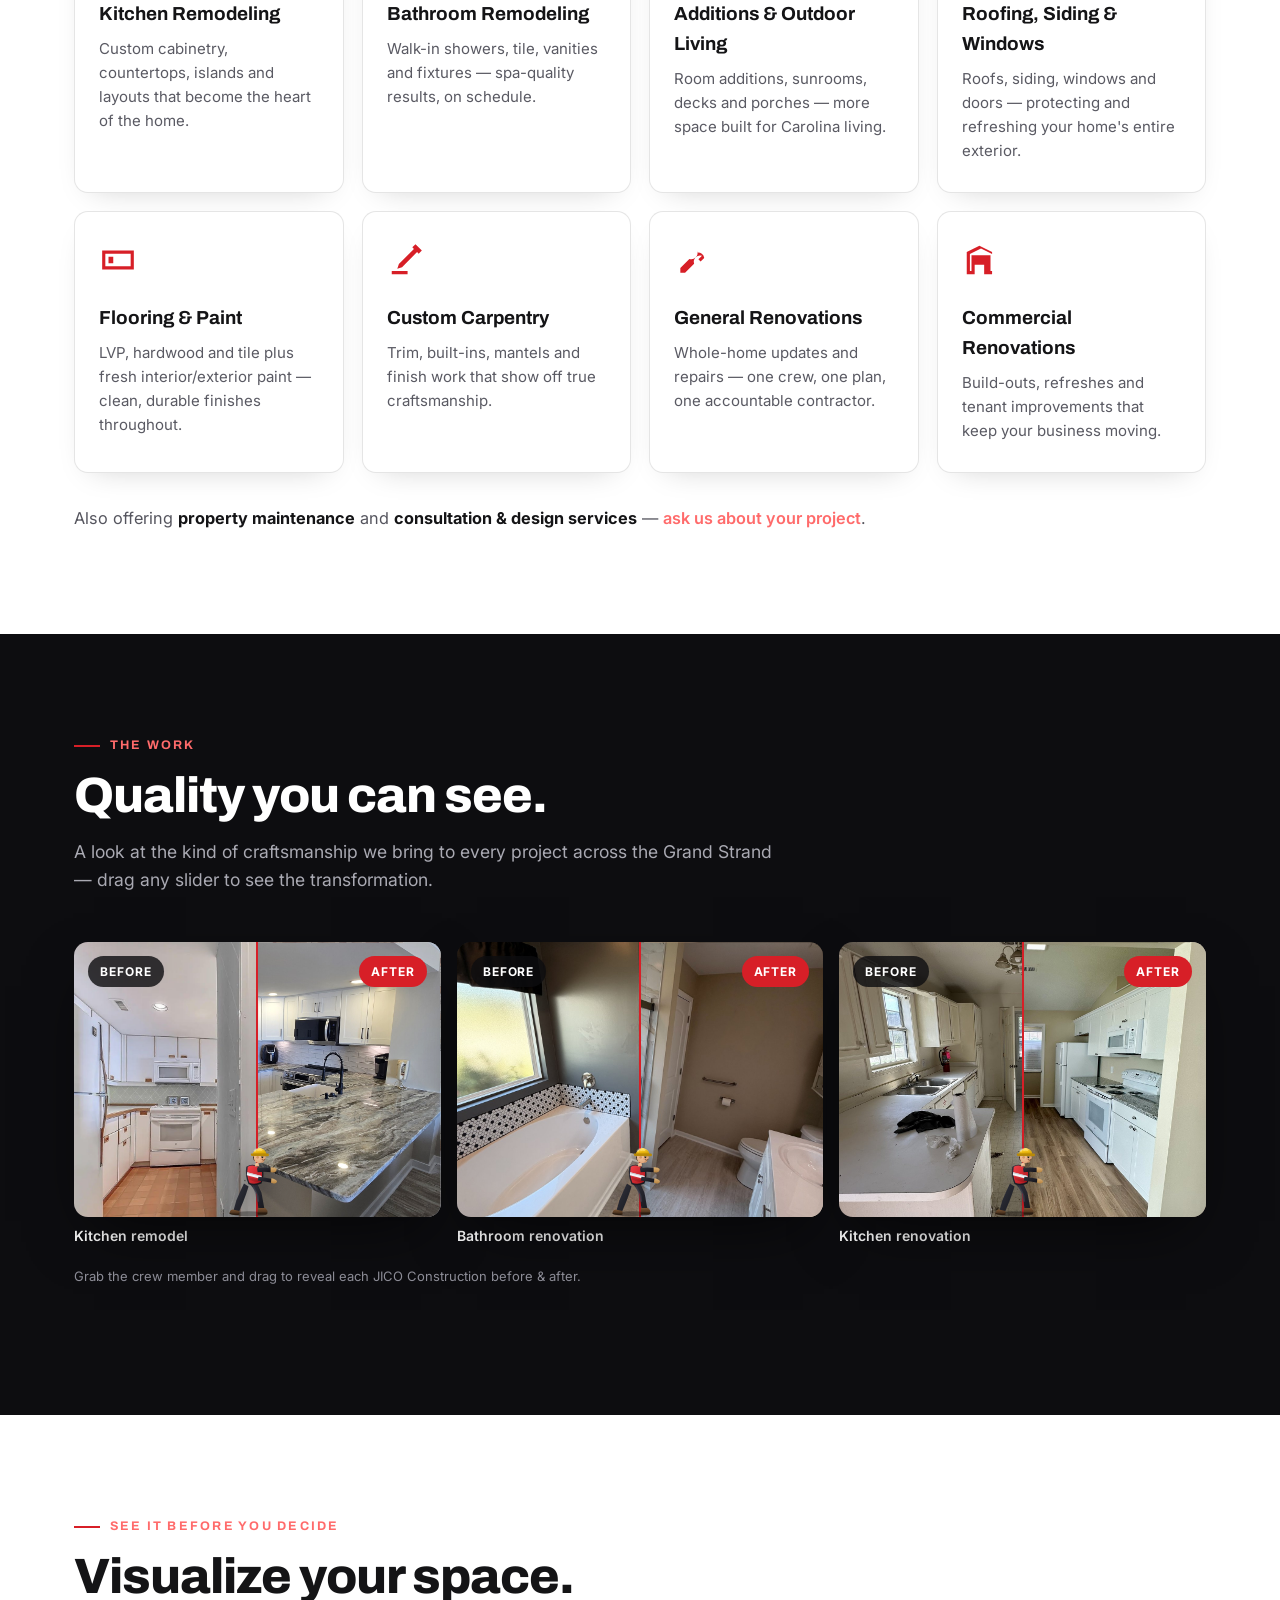
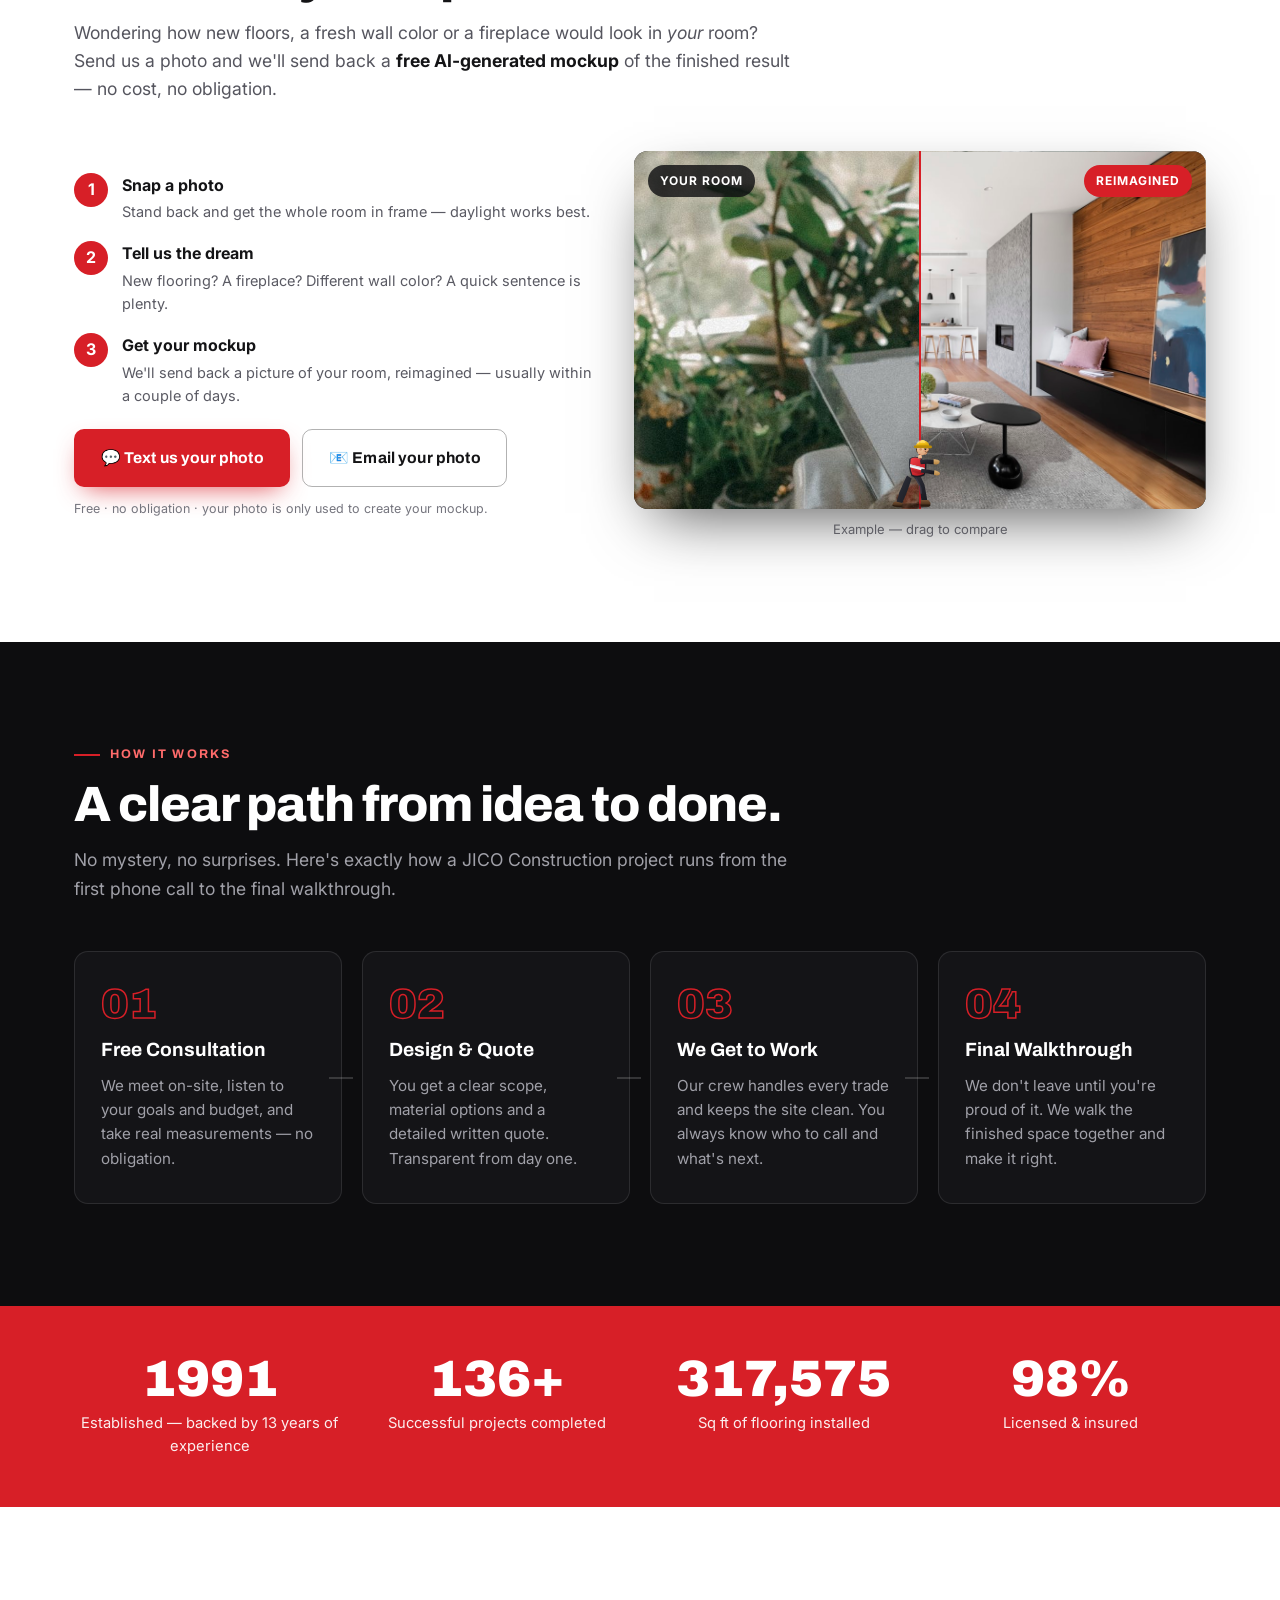
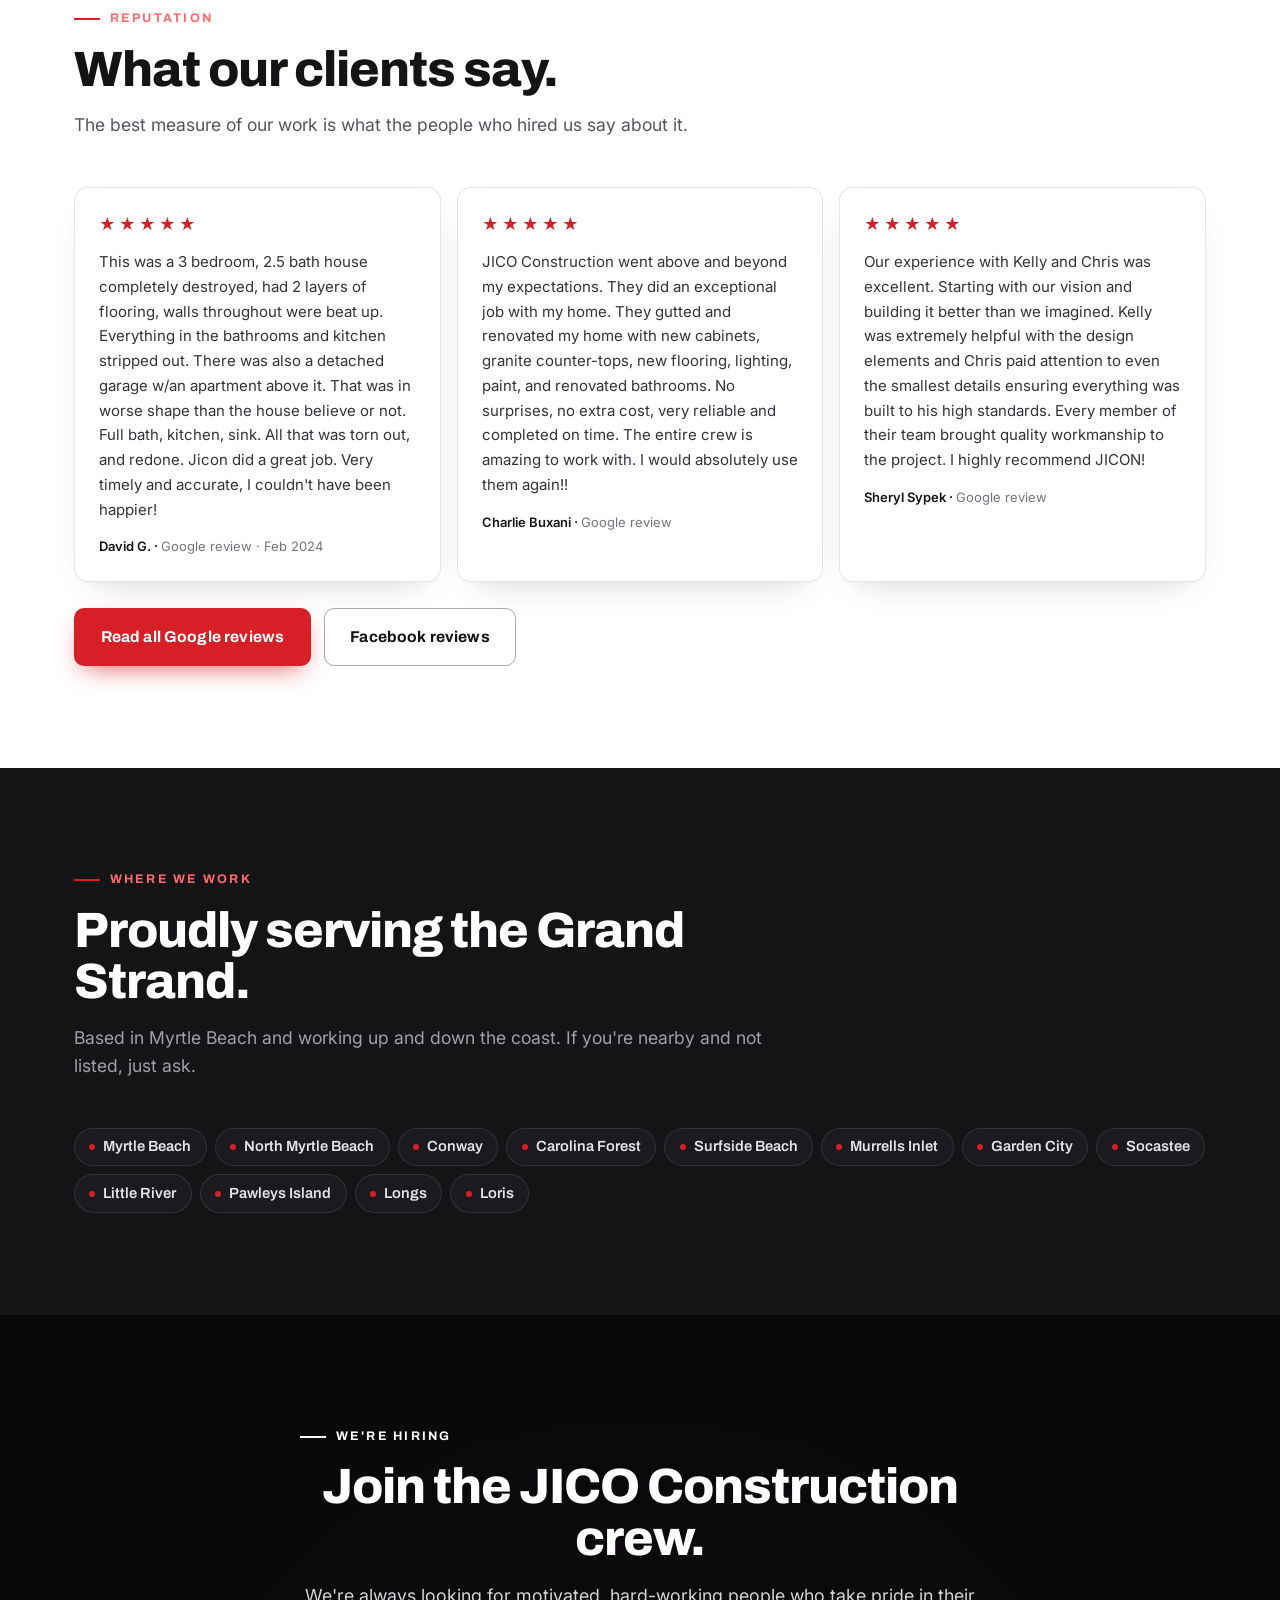
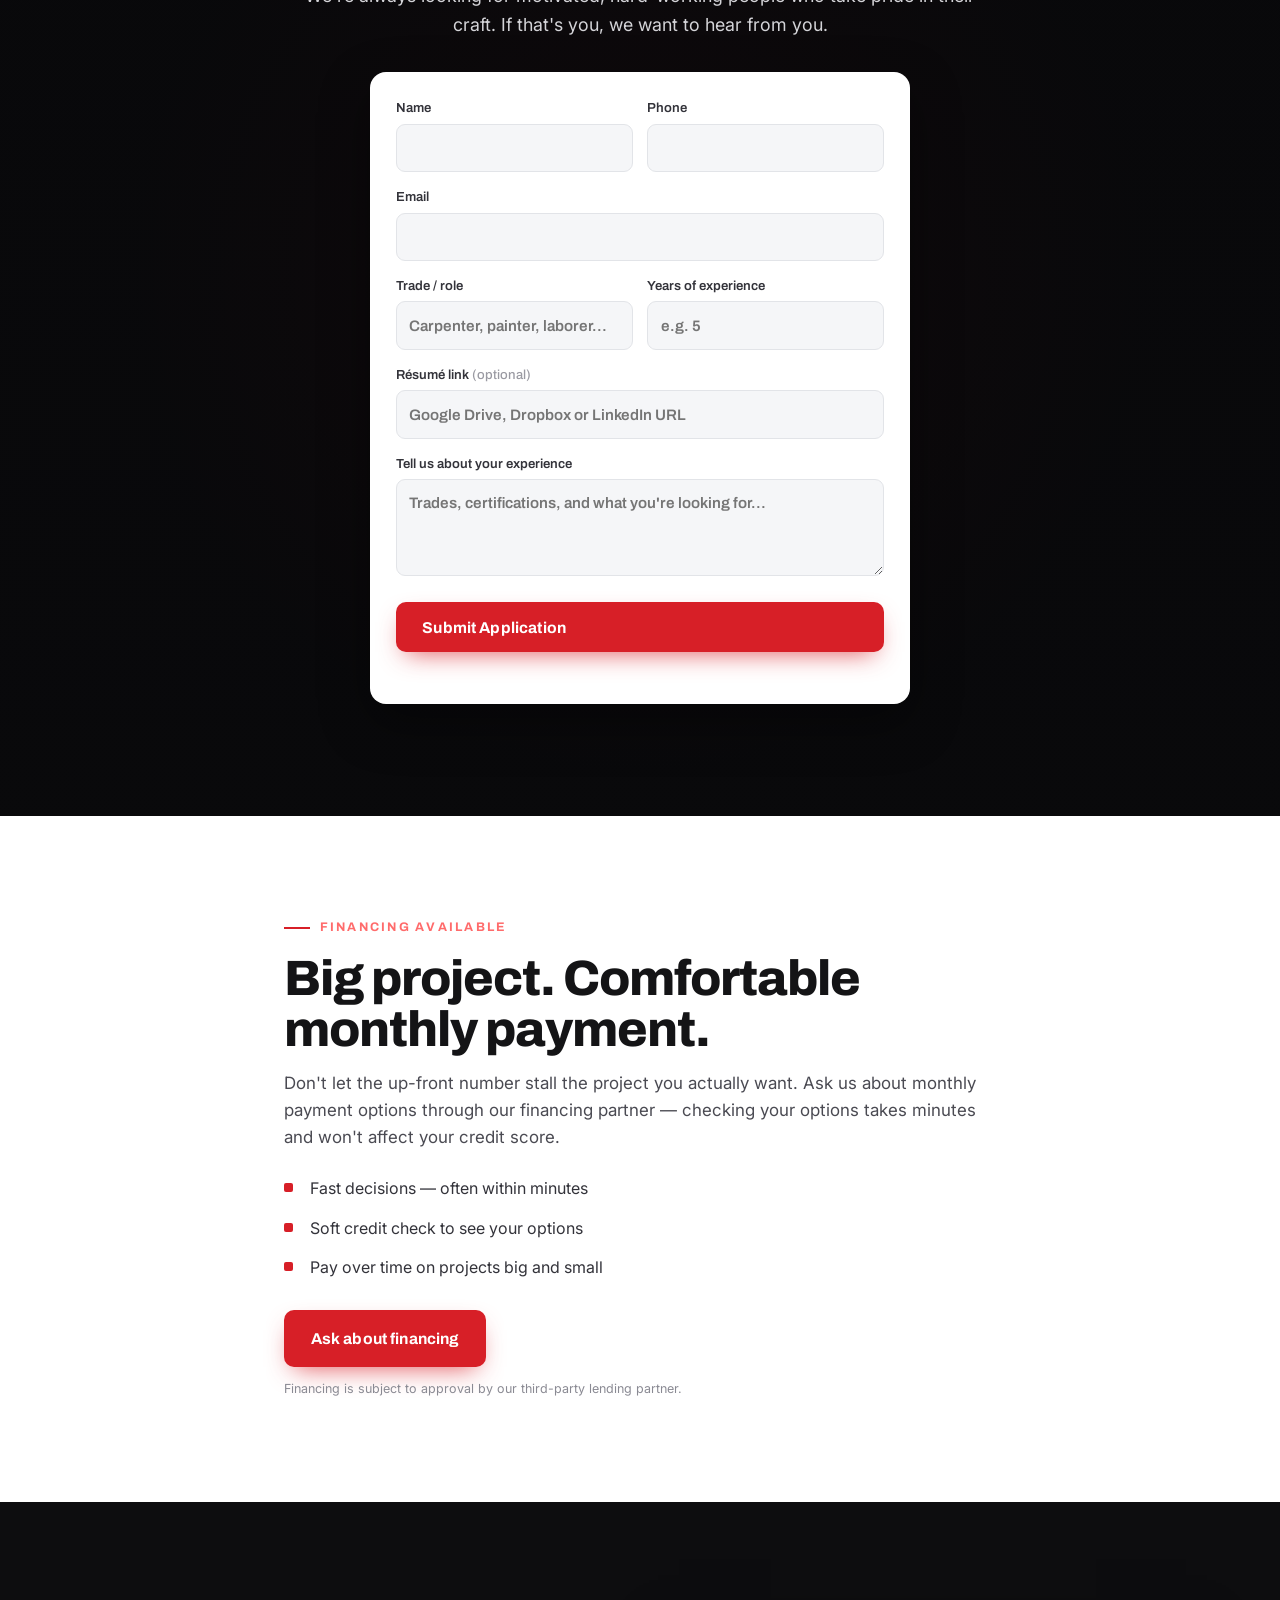
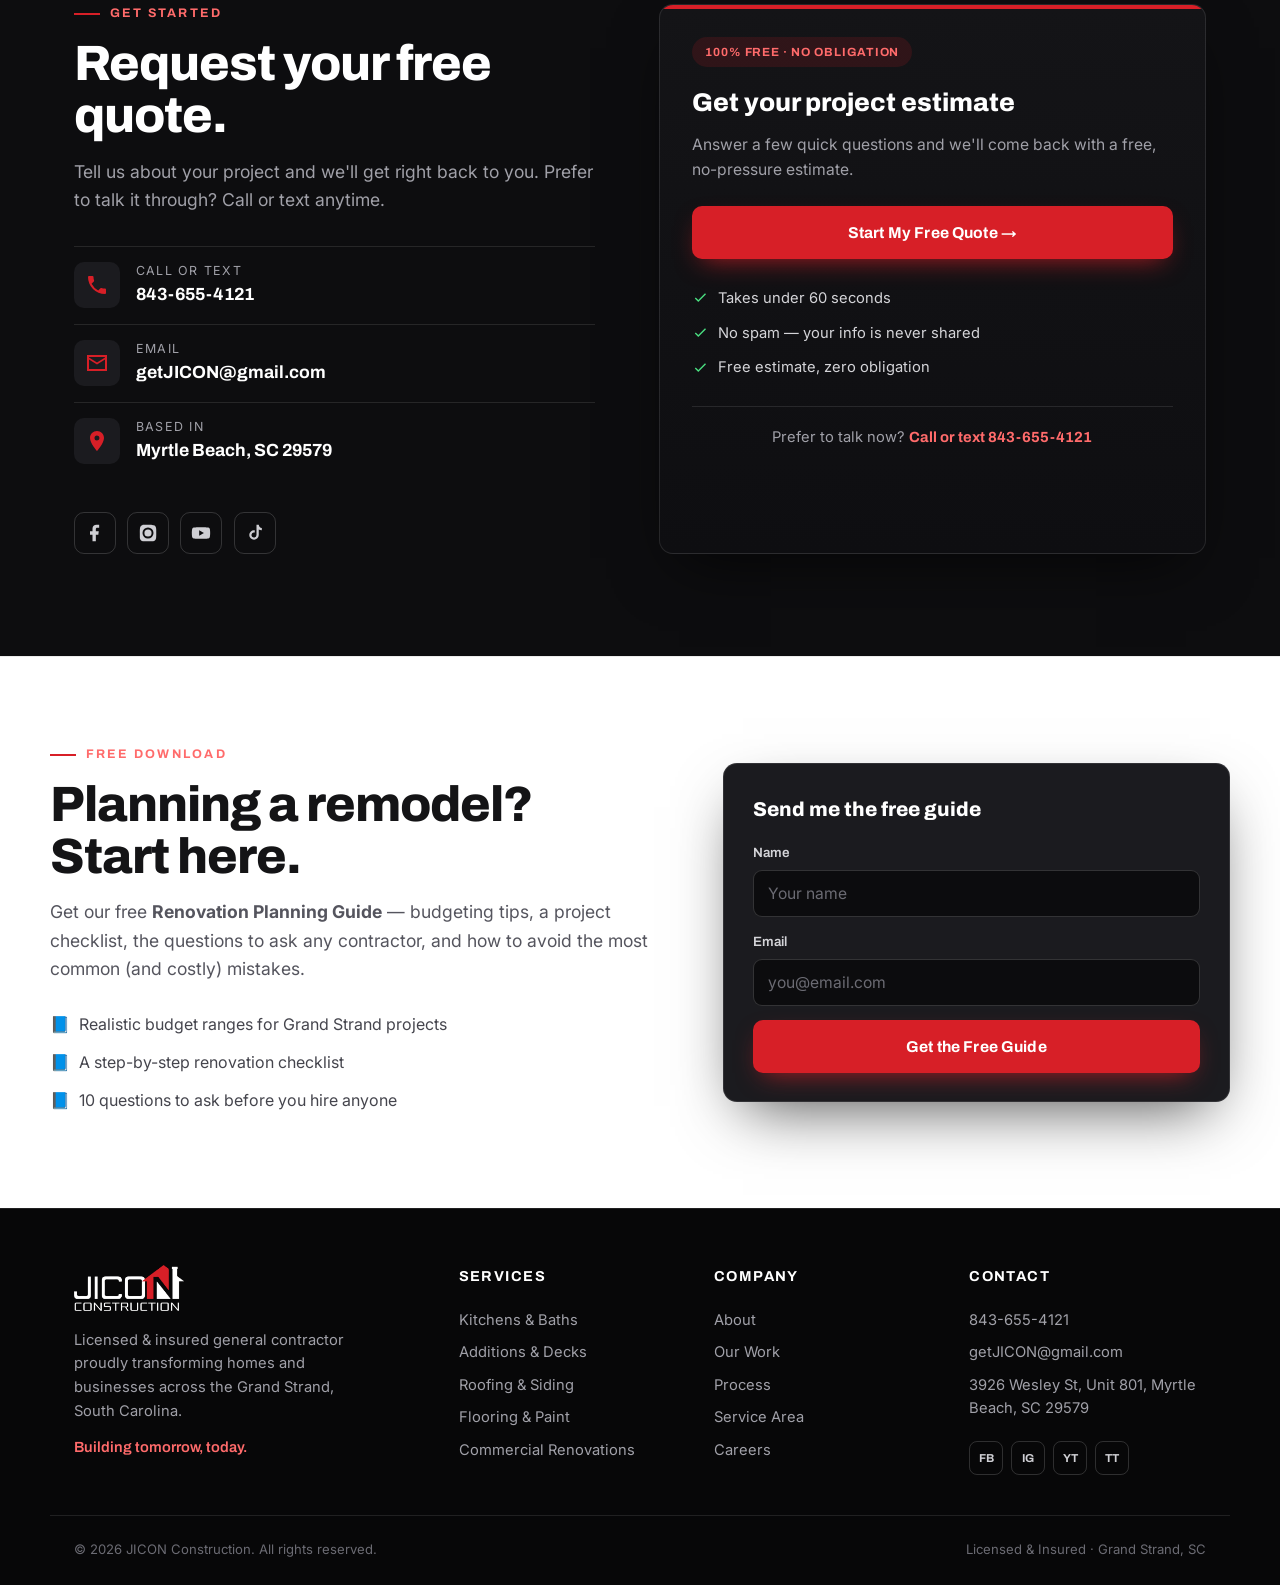
==== commit d06937b6: "Stats counter: established 2024, backed by 13 years of experience" ====
--- a/index.html
+++ b/index.html
@@ -493,7 +493,7 @@
 <!-- ============ STATS ============ -->
 <section class="stats">
   <div class="wrap stats__in">
-    <div class="stat"><span class="stat__num" data-count="2021" data-plain="1">2021</span><span class="stat__lbl">Established &mdash; backed by 13 years of remodeling</span></div>
+    <div class="stat"><span class="stat__num" data-count="2024" data-plain="1">2024</span><span class="stat__lbl">Established &mdash; backed by 13 years of experience</span></div>
     <div class="stat"><span class="stat__num" data-count="138" data-suffix="+">138+</span><span class="stat__lbl">Successful projects completed</span></div>
     <div class="stat"><span class="stat__num" data-count="323500">323,500</span><span class="stat__lbl">Sq ft of flooring installed</span></div>
     <div class="stat"><span class="stat__num" data-count="100" data-suffix="%">100%</span><span class="stat__lbl">Licensed &amp; insured</span></div>
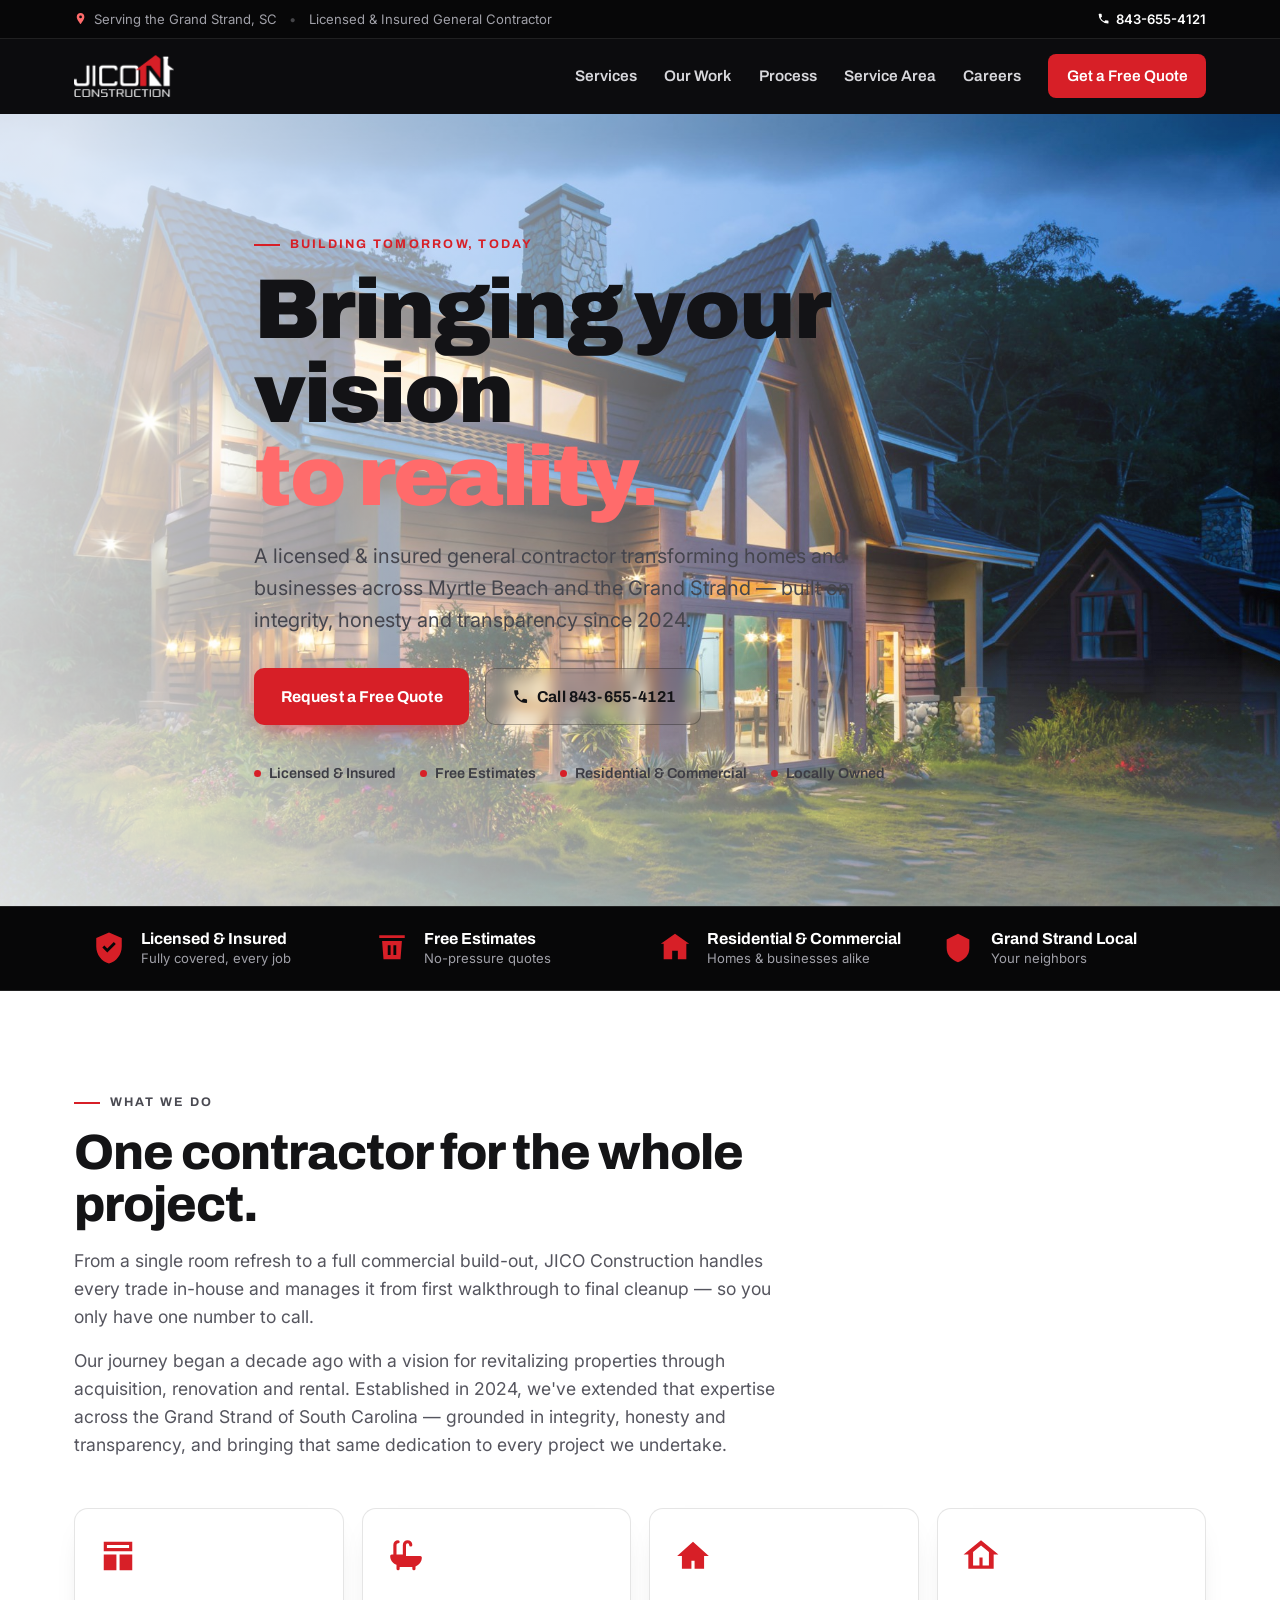
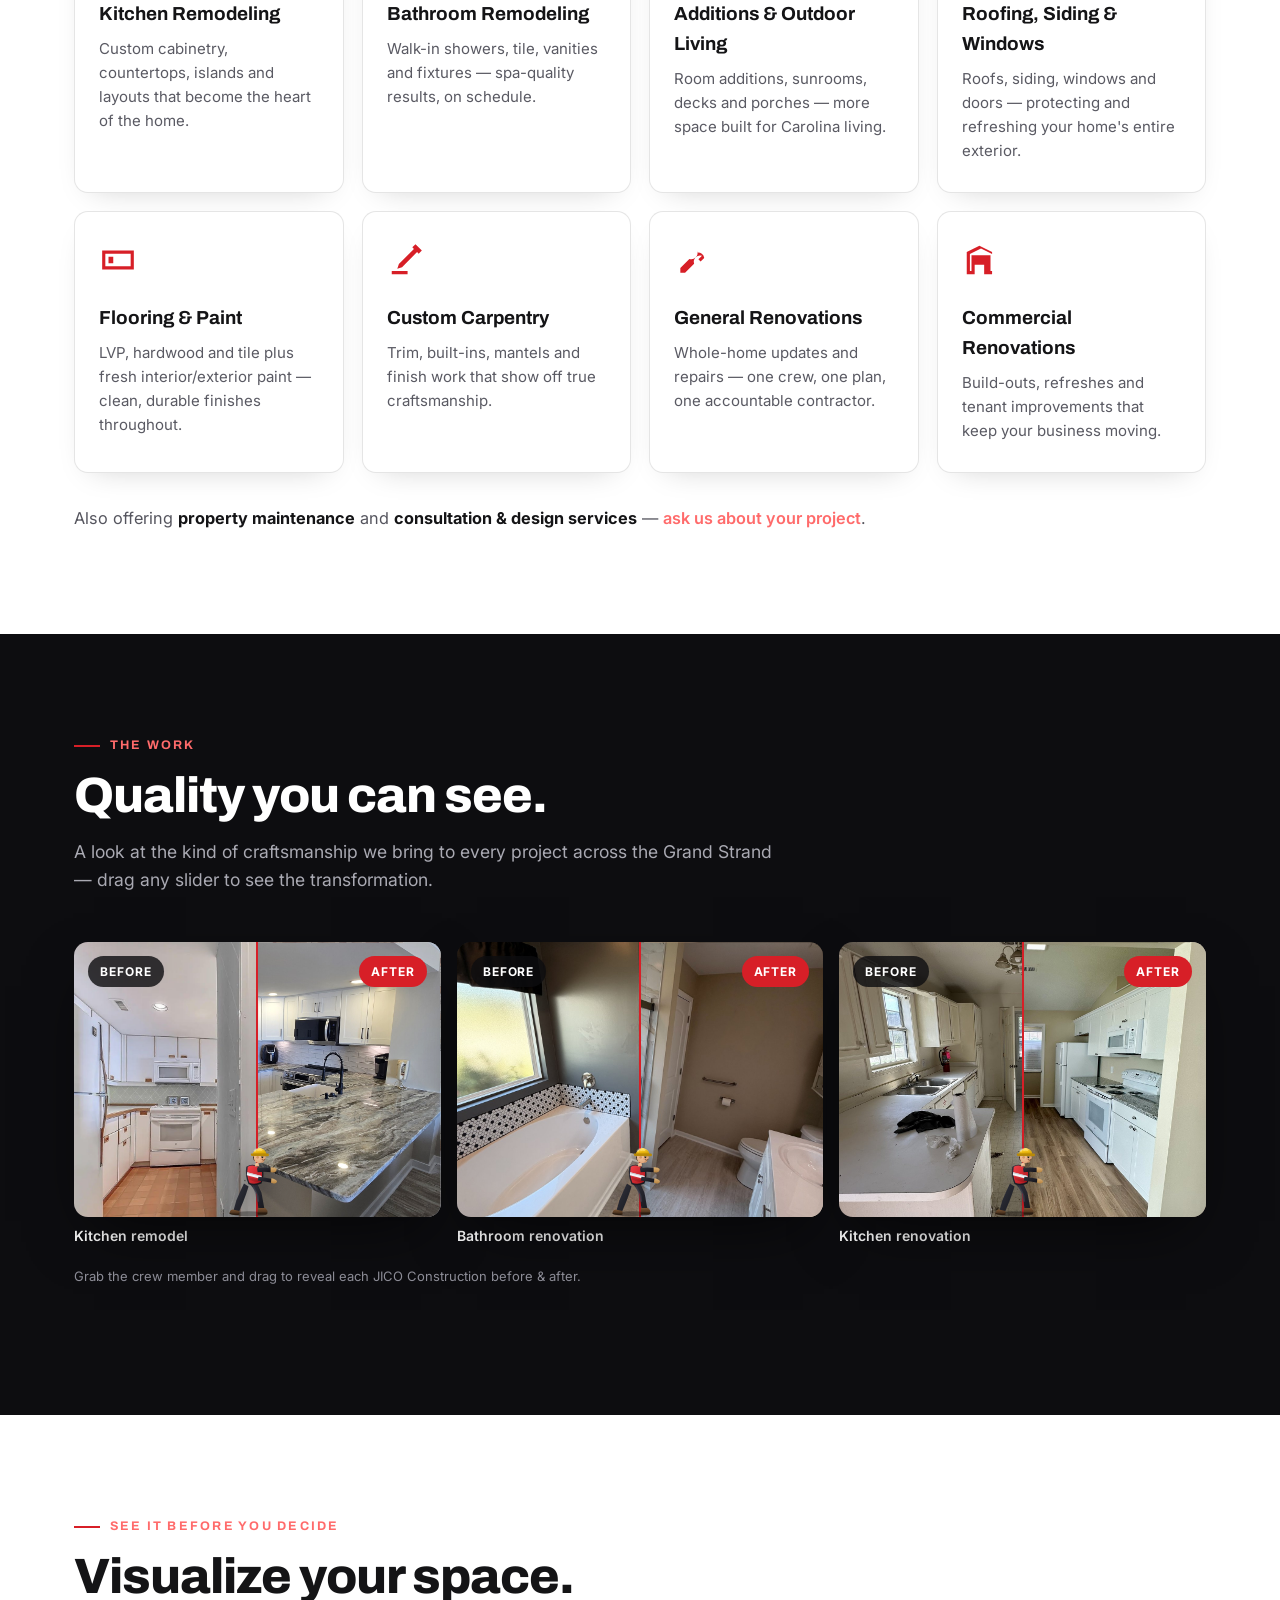
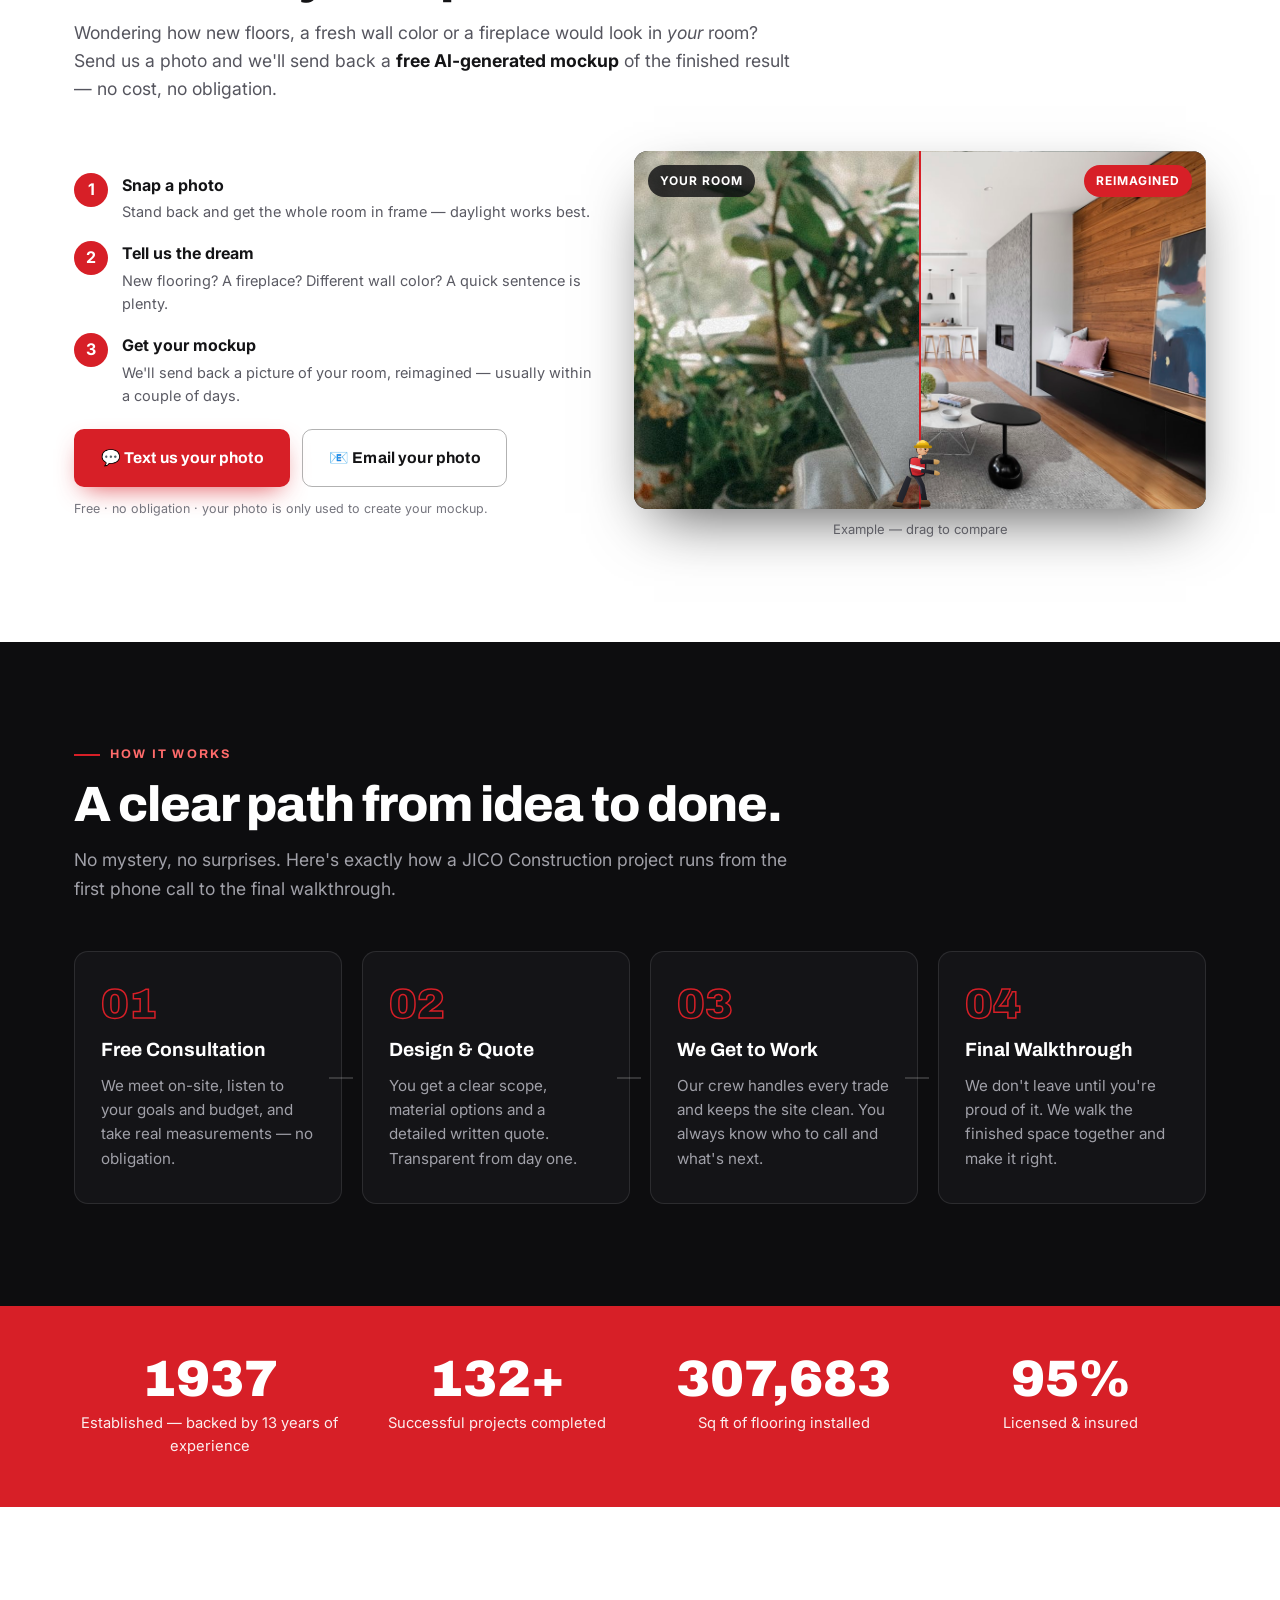
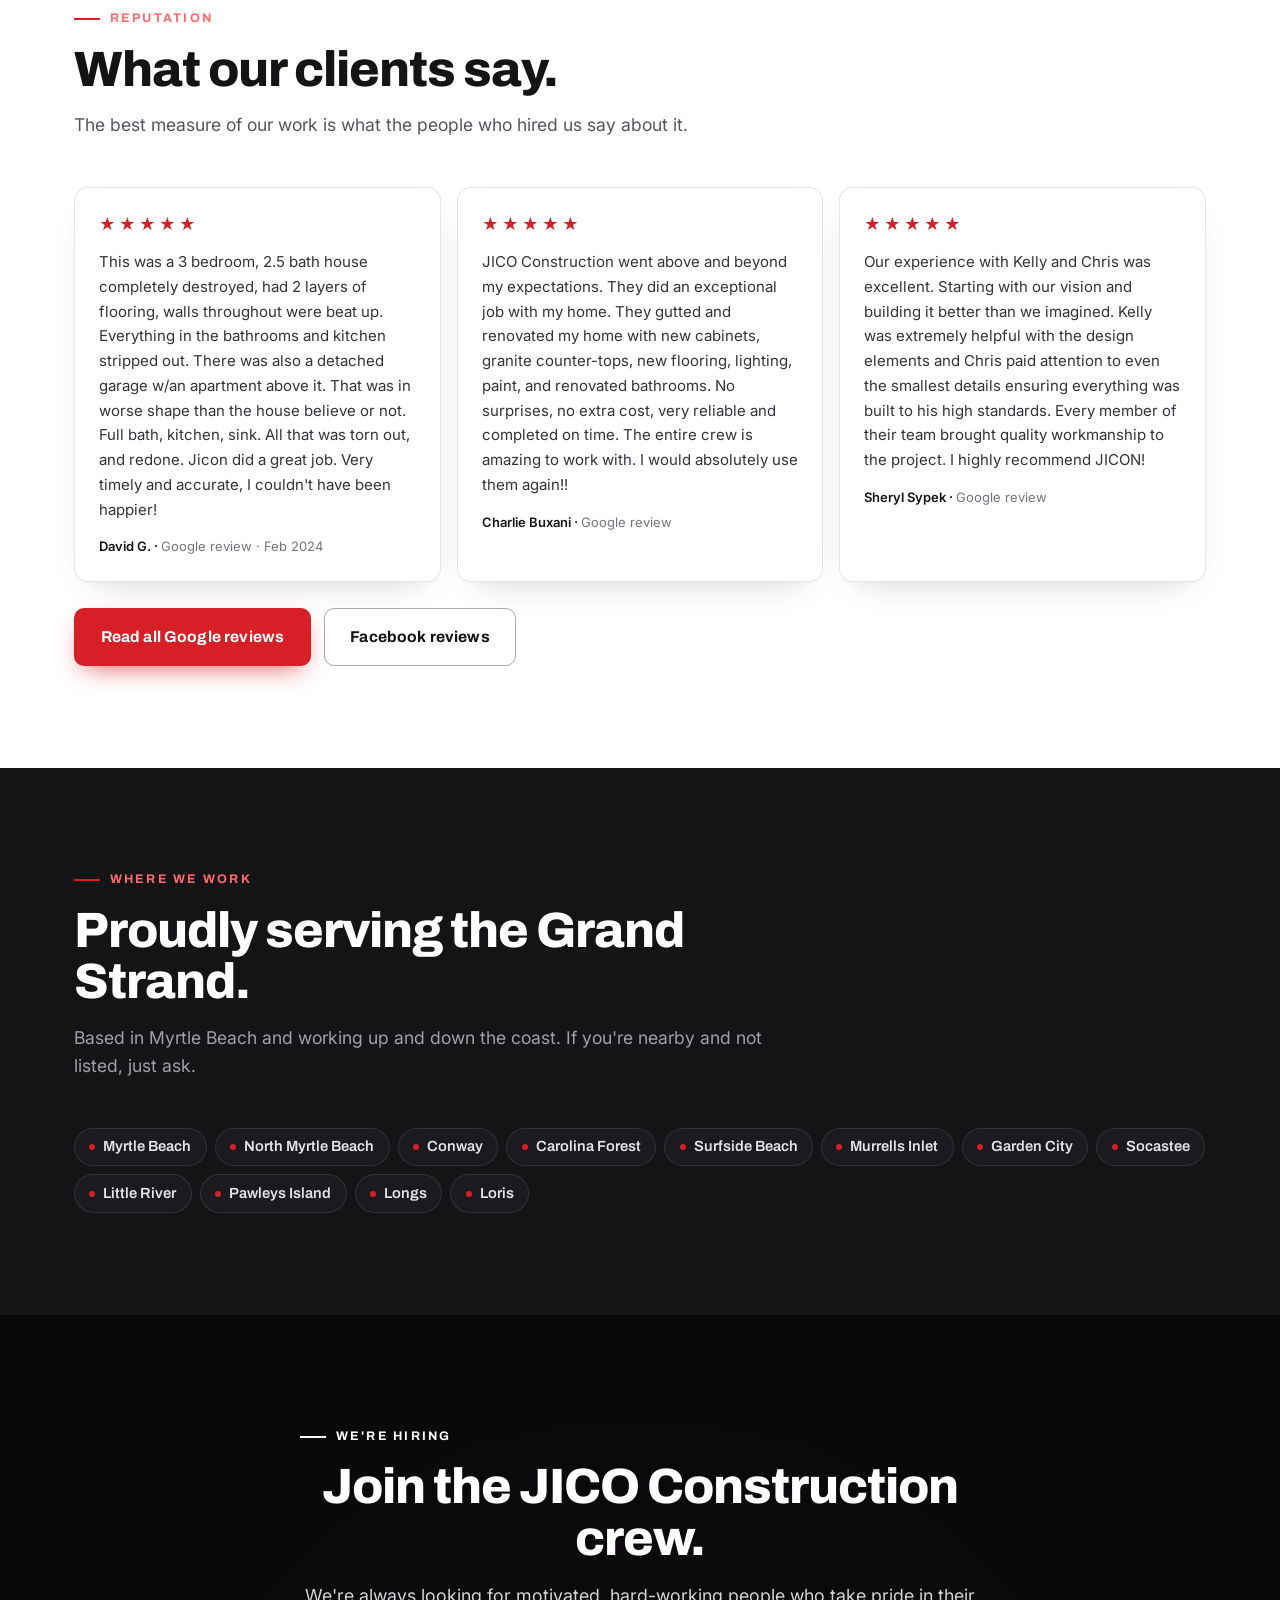
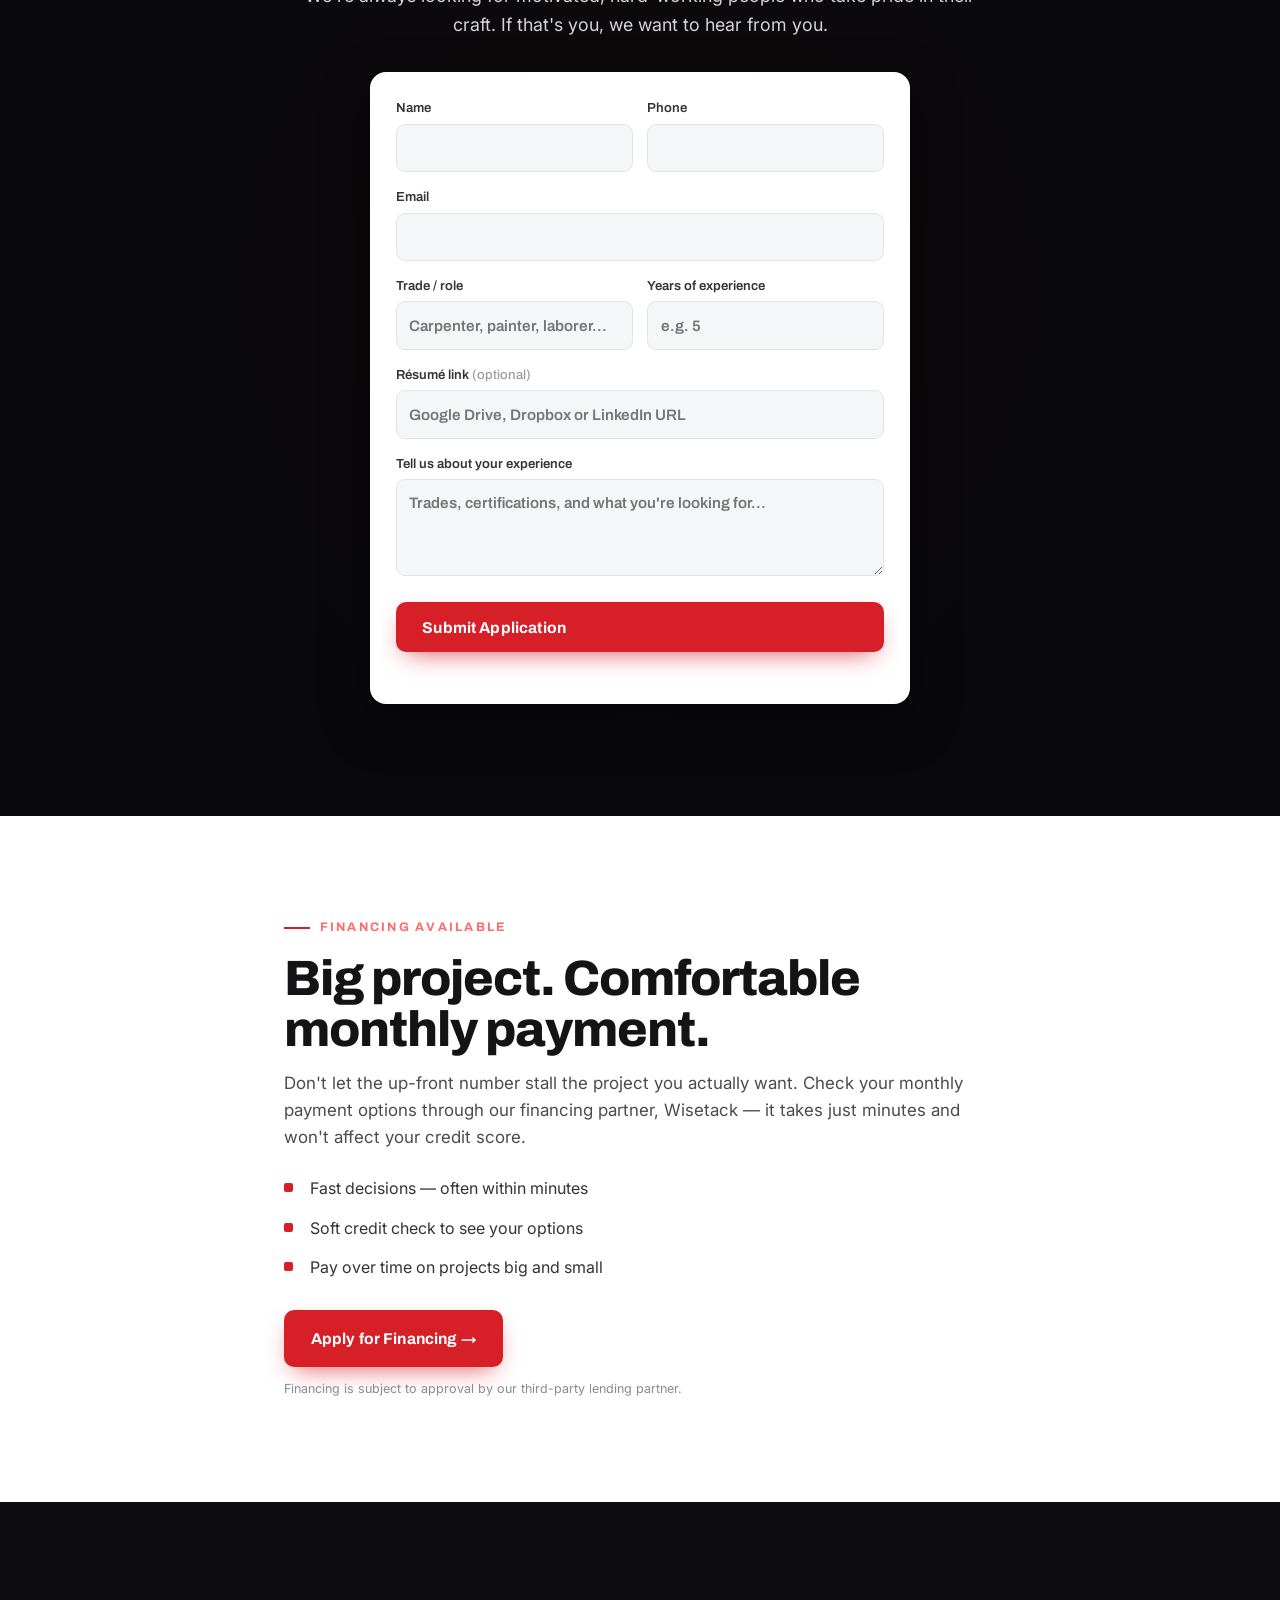
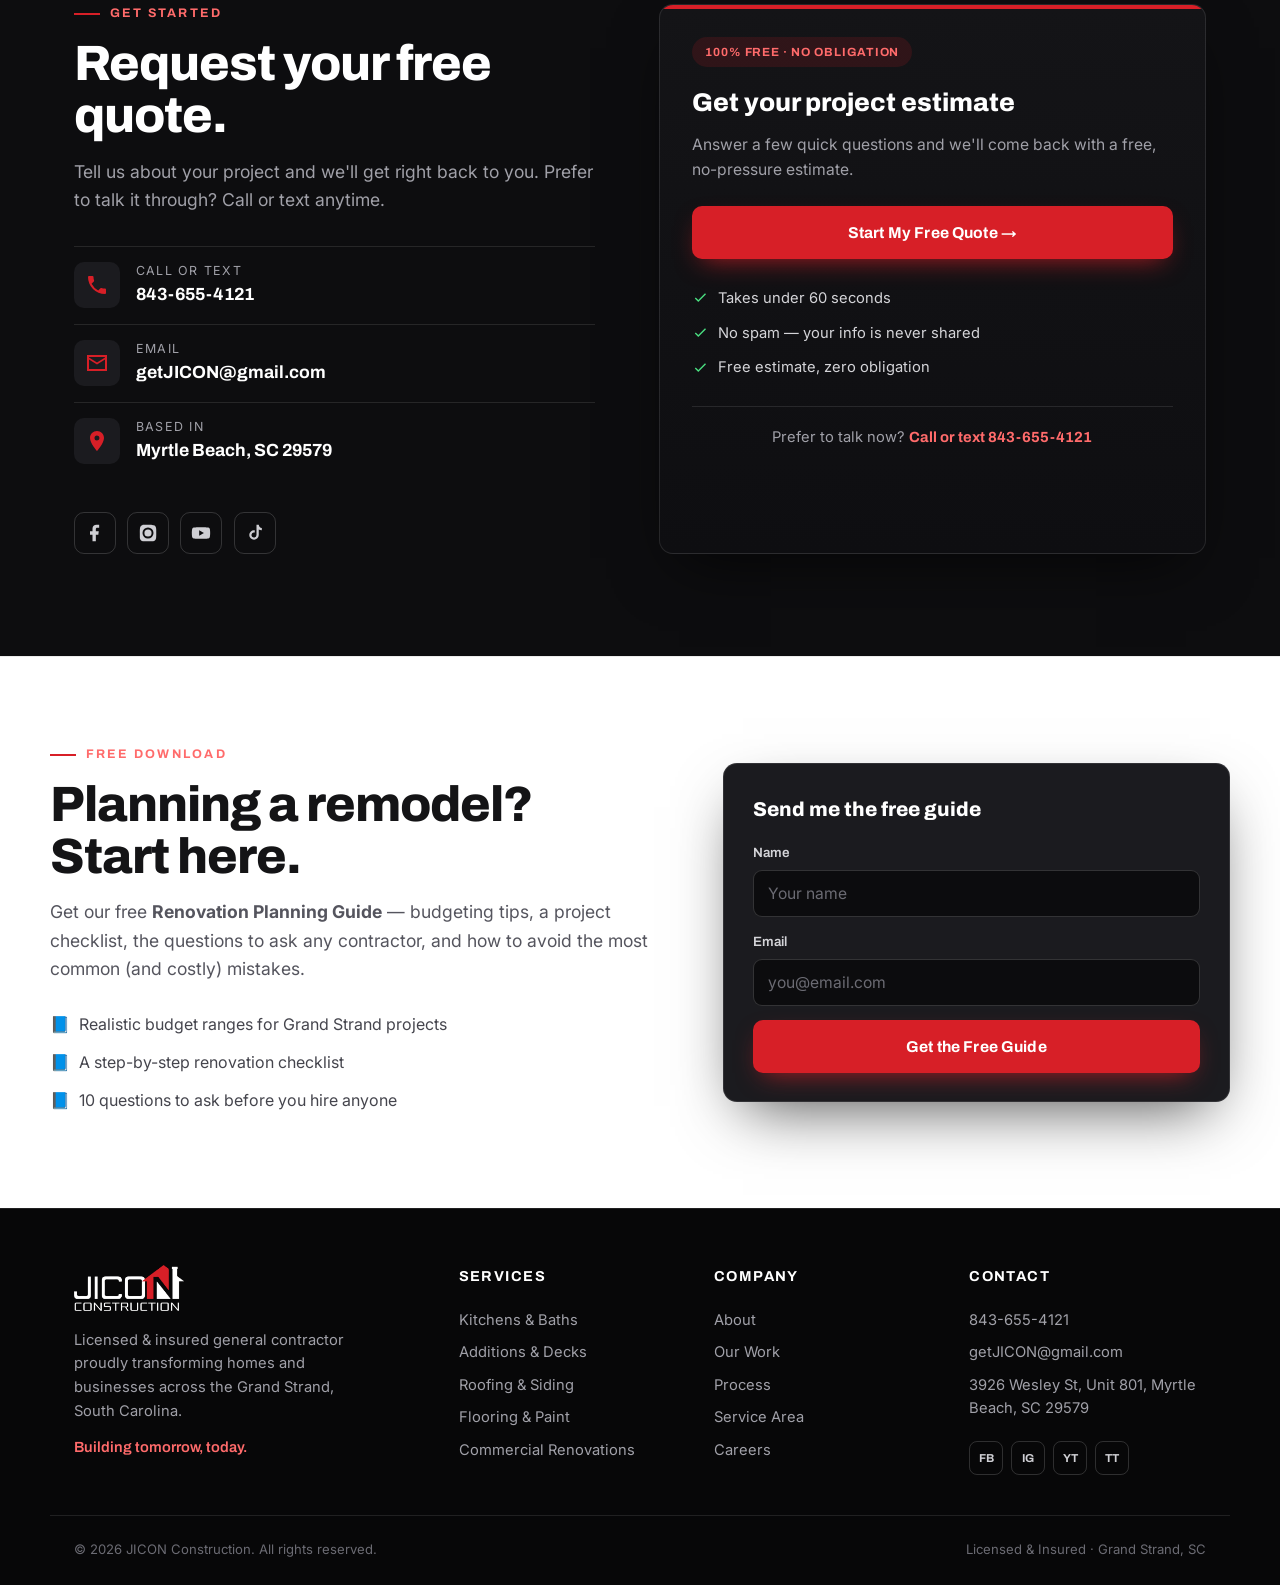
==== commit 799a72fb: "Financing: wire the button to JICON's live Wisetack prequalification link Replace href="#contact" wi" ====
--- a/index.html
+++ b/index.html
@@ -605,21 +605,19 @@
 
 <!-- ============ CONTACT / QUOTE ============ -->
 <!-- ============ FINANCING (white band before contact) ============
-     TODO BEFORE/AFTER LAUNCH: sign up at wisetack.com (contractor account, ~10 min,
-     ~24hr approval). Then replace href="#contact" on the button below with your
-     personal Wisetack financing link so homeowners can check options directly. -->
+     Button links to JICON's live Wisetack prequalification link (soft check, no credit impact). -->
 <section class="section fin" id="financing">
   <div class="wrap fin__in">
     <div>
       <p class="kicker">Financing available</p>
       <h2 class="section__title fin__title">Big project. Comfortable monthly payment.</h2>
-      <p class="fin__lead">Don't let the up-front number stall the project you actually want. Ask us about monthly payment options through our financing partner &mdash; checking your options takes minutes and won't affect your credit score.</p>
+      <p class="fin__lead">Don't let the up-front number stall the project you actually want. Check your monthly payment options through our financing partner, Wisetack &mdash; it takes just minutes and won't affect your credit score.</p>
       <ul class="fin__points">
         <li>Fast decisions &mdash; often within minutes</li>
         <li>Soft credit check to see your options</li>
         <li>Pay over time on projects big and small</li>
       </ul>
-      <a class="btn btn--red" href="#contact">Ask about financing</a>
+      <a class="btn btn--red" href="https://wisetack.us/#/ixql2cf/prequalify" target="_blank" rel="noopener">Apply for Financing &rarr;</a>
       <p class="fin__fine">Financing is subject to approval by our third-party lending partner.</p>
     </div>
   </div>
